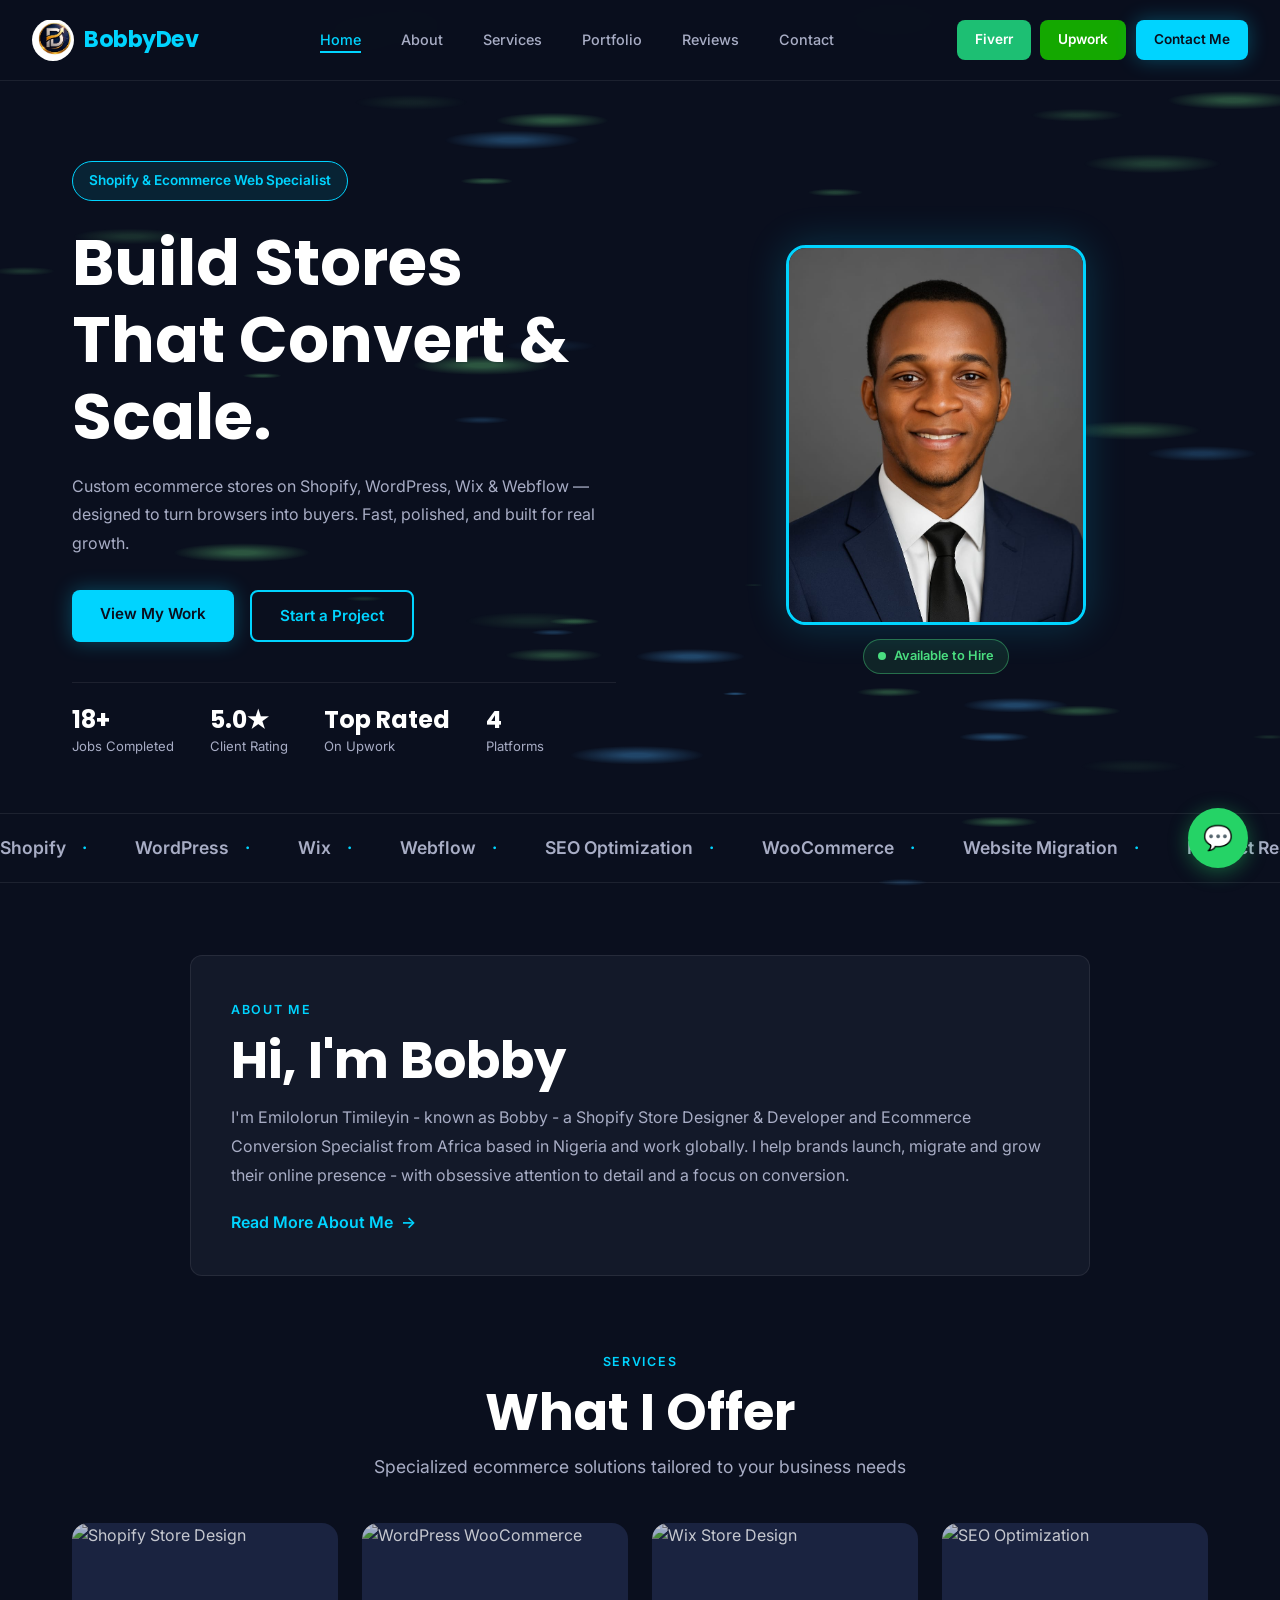
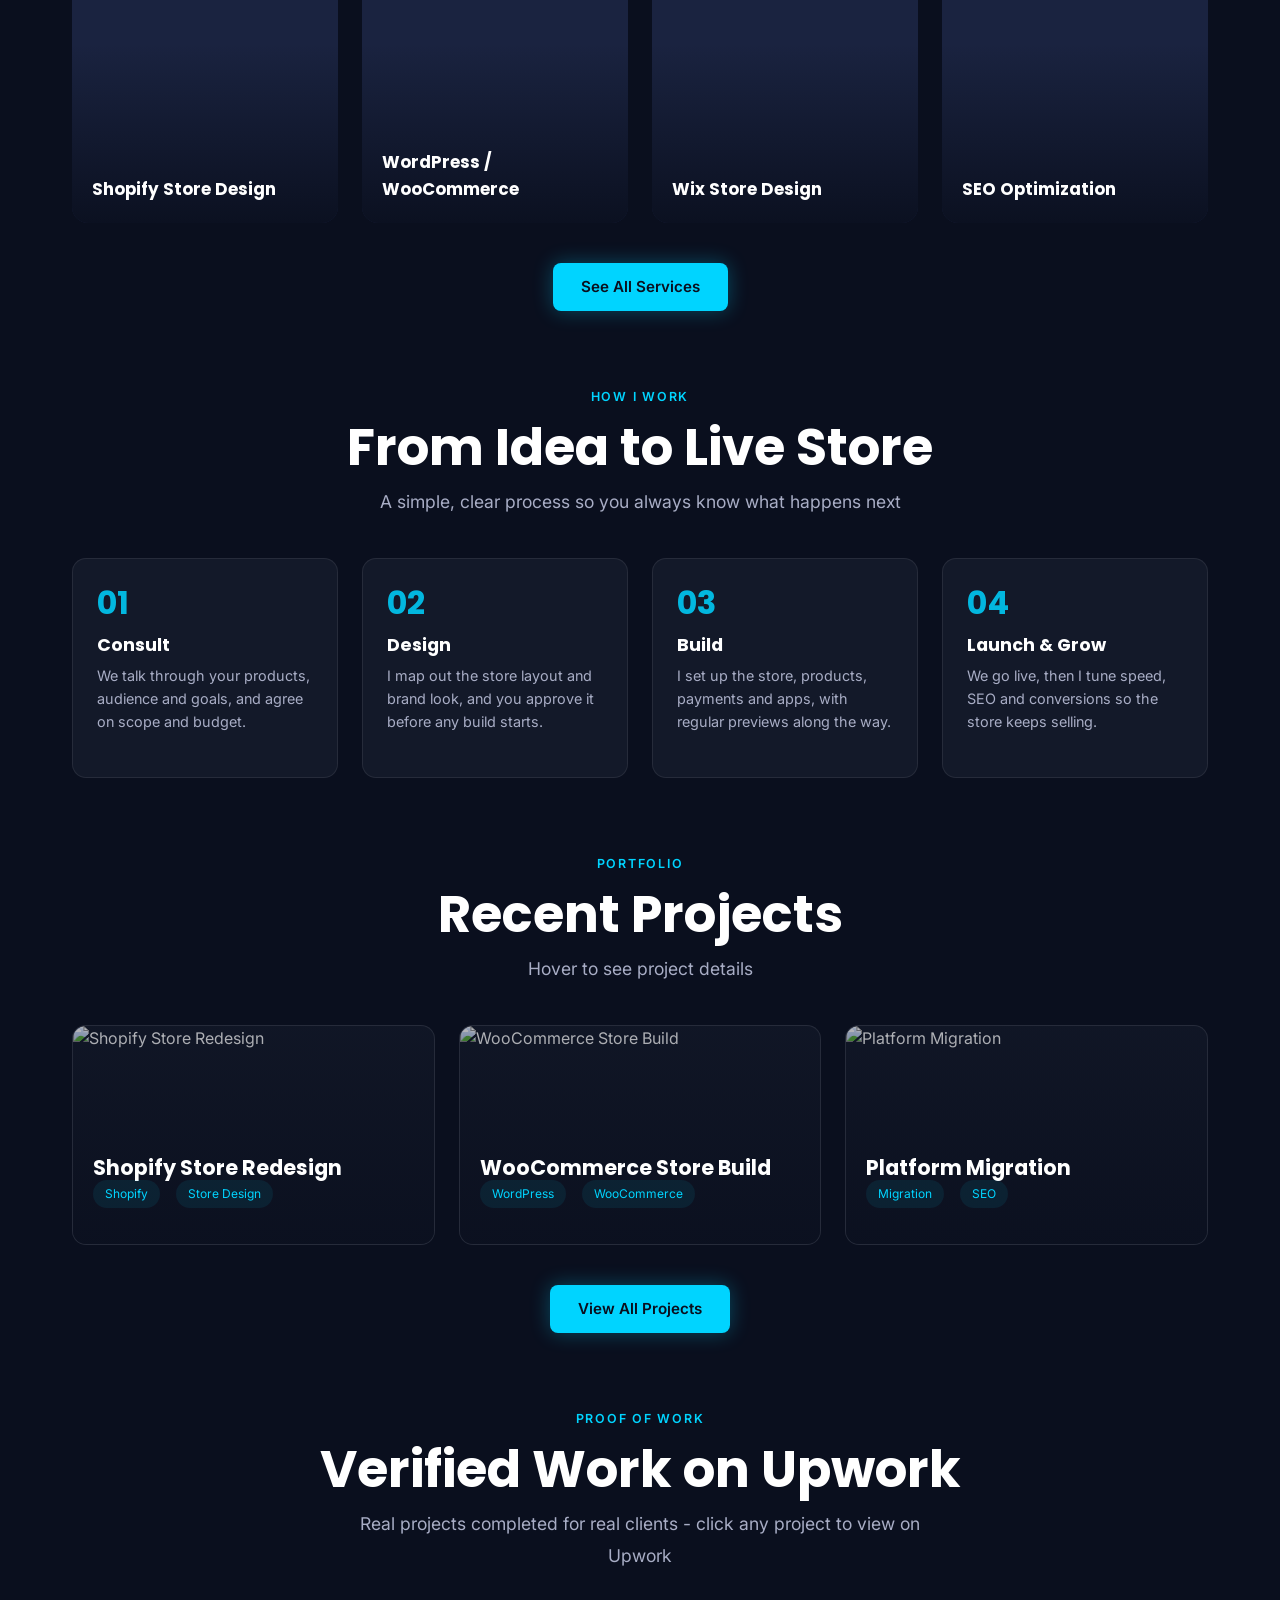
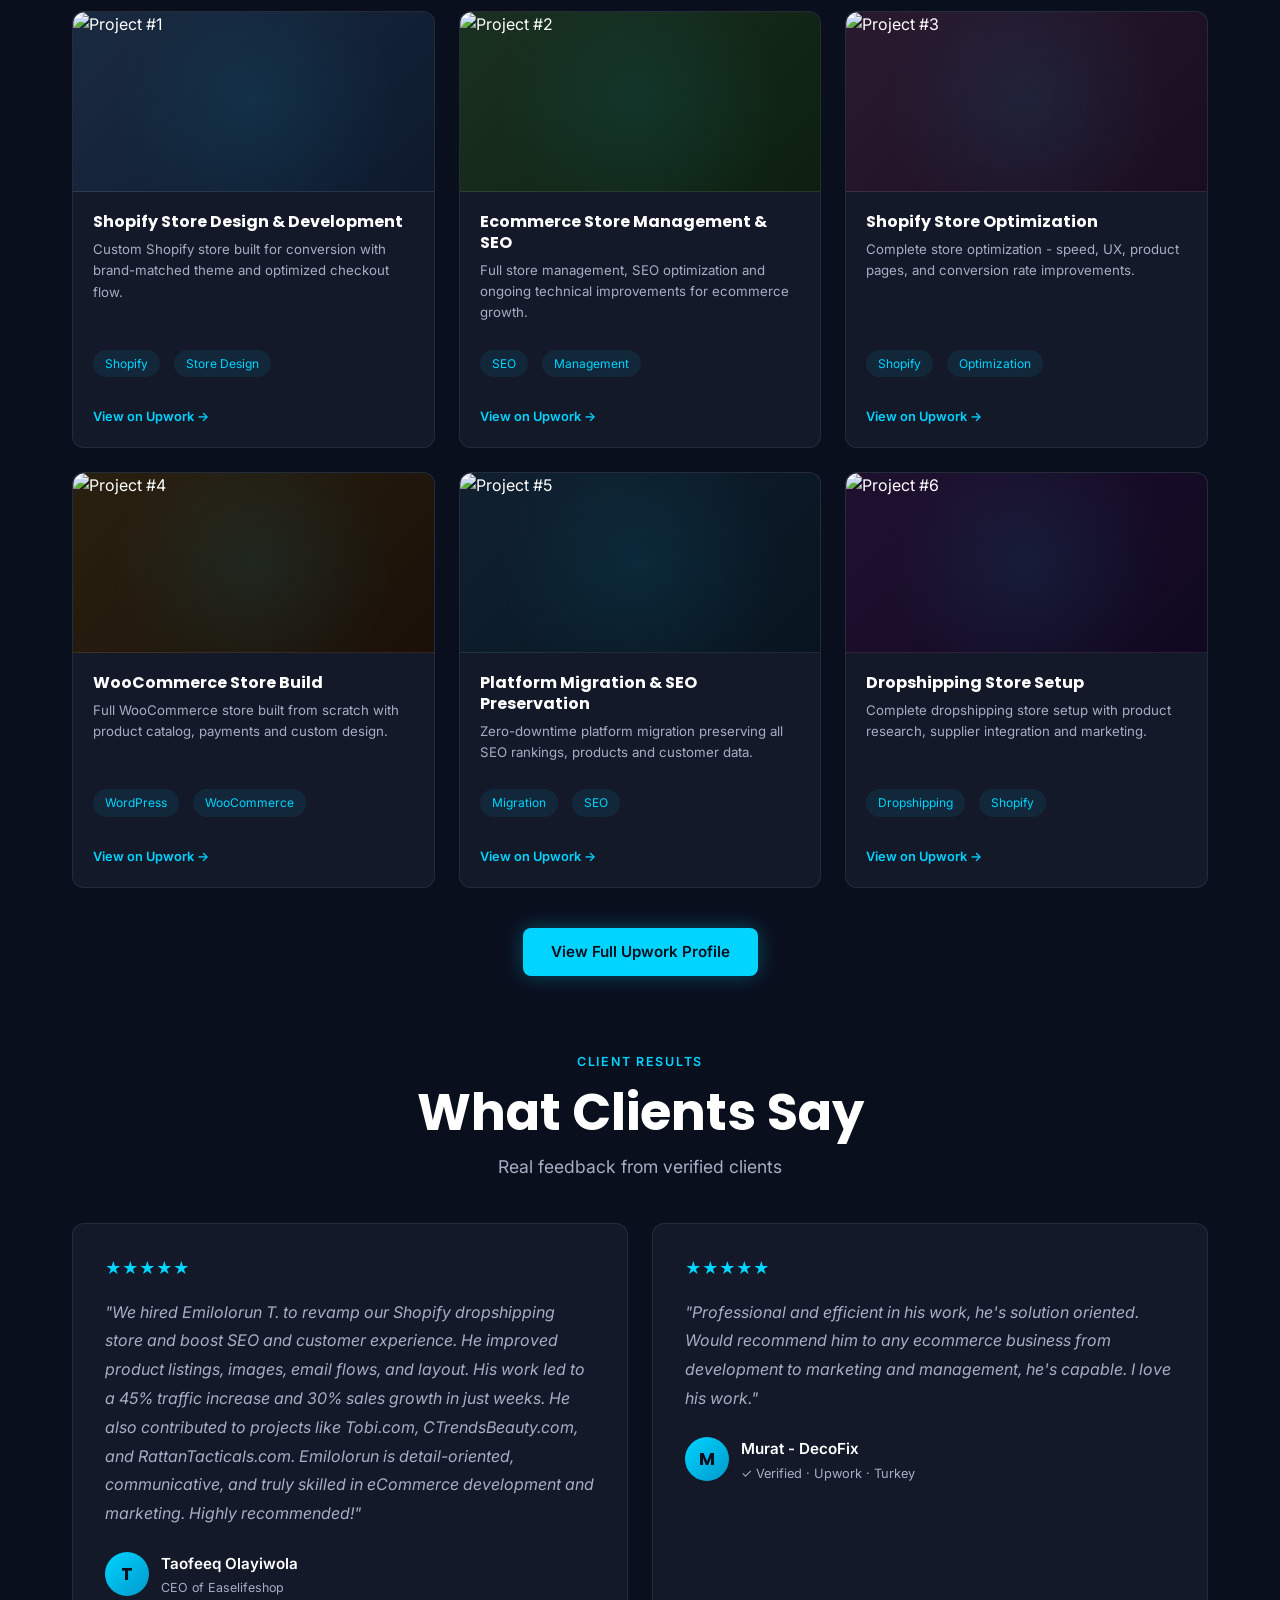
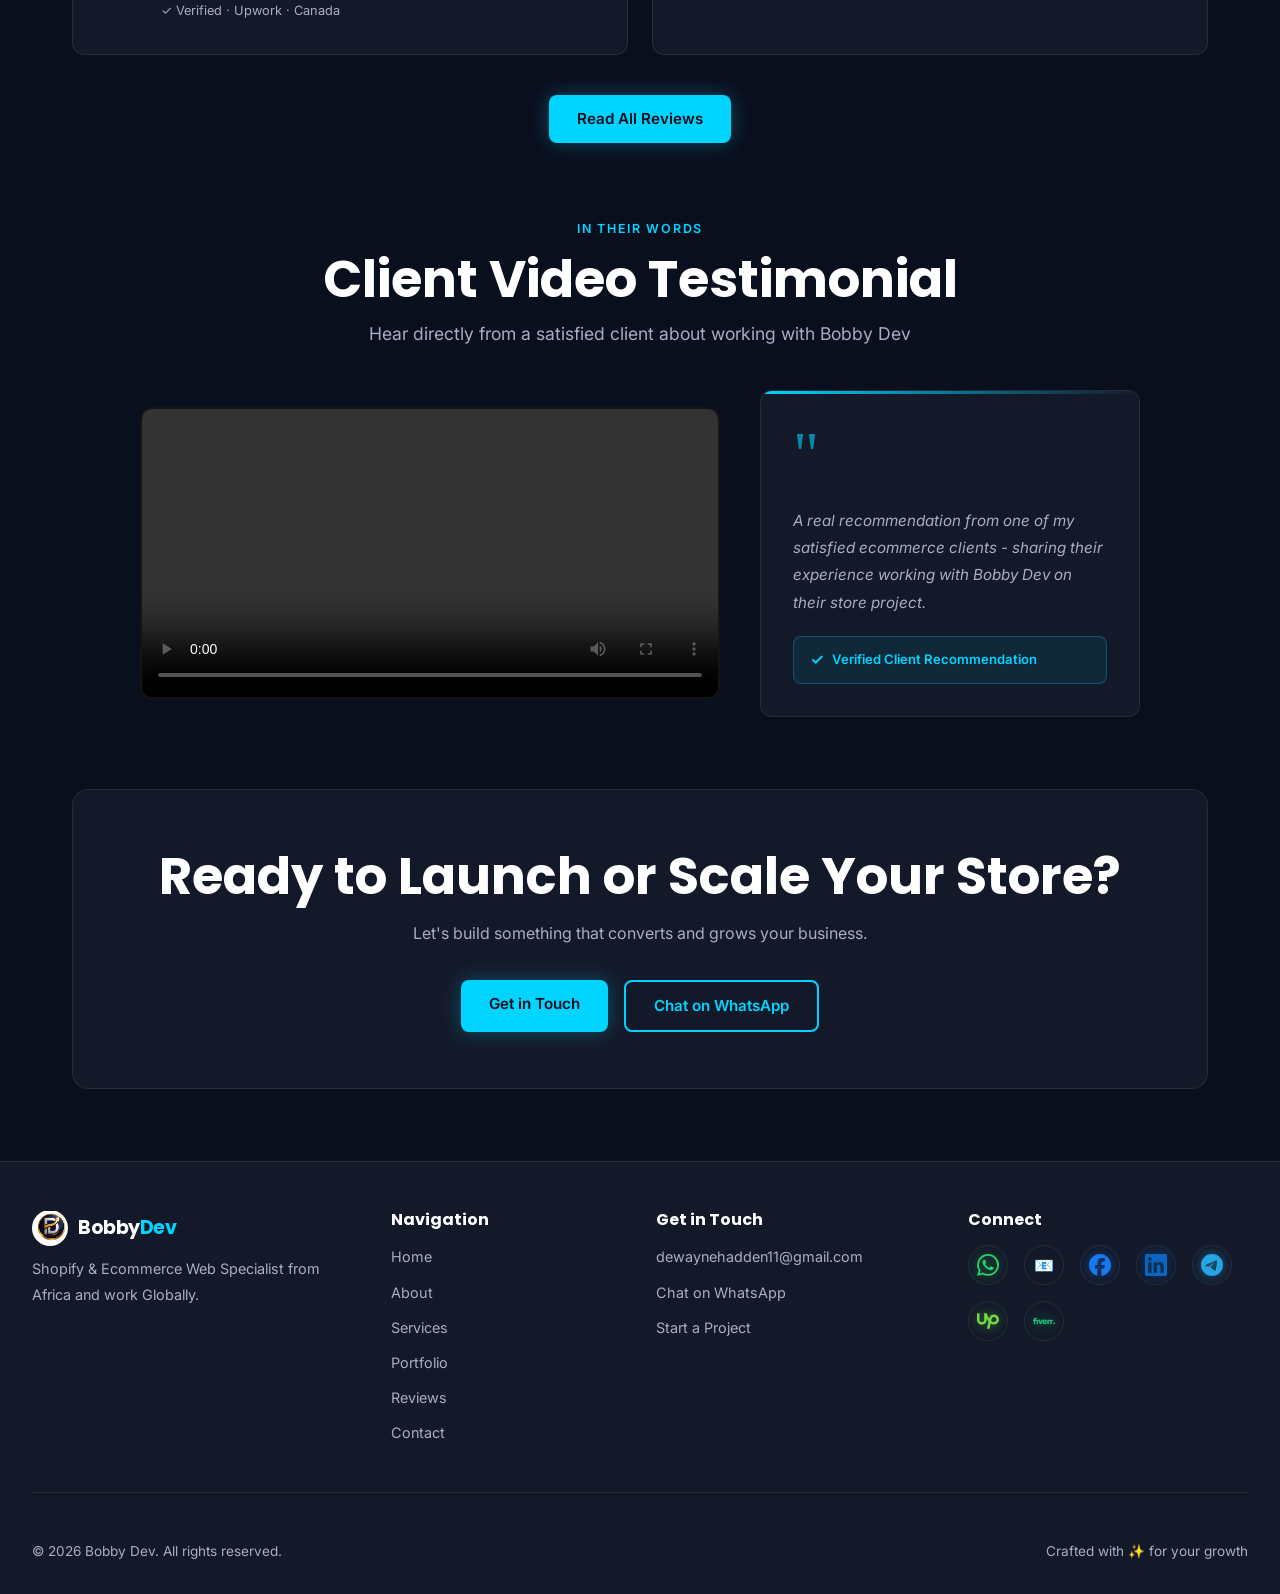
==== index.html @ 0c7222f1 "Add Fiverr/Upwork/Contact header buttons and About page sections - Header (all pages, desktop and mo" ====
<!DOCTYPE html>

<html lang="en">
<head>
<meta charset="utf-8"/>
<meta content="width=device-width, initial-scale=1.0" name="viewport"/><meta content="Bobby Dev - Shopify &amp; Ecommerce Web Specialist - portfolio website for Shopify, ecommerce design, development, and conversion optimization services." name="description"/>
<title>Bobby Dev - Shopify &amp; Ecommerce Web Specialist</title>
<link href="https://fonts.googleapis.com/css2?family=Inter:wght@300;400;500;600;700&amp;family=Poppins:wght@600;700&amp;display=swap" rel="stylesheet"/>
<link href="styles.css" rel="stylesheet"/>
<link href="assets/favicon.png" rel="icon" type="image/png"/><link href="favicon.ico" rel="shortcut icon"/><link href="assets/apple-touch-icon.png" rel="apple-touch-icon"/></head>
<body class="home">
<canvas id="bubble-canvas"></canvas>
<!-- NAVIGATION -->
<nav>
<div class="nav-container">
<div class="logo">
<a href="index.html" style="display:flex;align-items:center;gap:10px;text-decoration:none;">
<img alt="Bobby Dev Logo" class="logo-img" src="assets/logo.png"/>
<span class="logo-text">Bobby<span class="logo-accent">Dev</span></span>
</a>
</div>
<ul class="nav-links">
<li><a href="index.html">Home</a></li>
<li><a href="about.html">About</a></li>
<li><a href="services.html">Services</a></li>
<li><a href="portfolio.html">Portfolio</a></li>
<li><a href="reviews.html">Reviews</a></li>
<li><a href="contact.html">Contact</a></li>
</ul>
<div class="nav-cta">
<a class="btn btn-fiverr" href="https://www.fiverr.com/emiloloruntinmy" target="_blank" rel="noopener">Fiverr</a>
<a class="btn btn-upwork" href="https://www.upwork.com/freelancers/~01d8f8c1ff8dccffea" target="_blank" rel="noopener">Upwork</a>
<a class="btn btn-primary" href="contact.html">Contact Me</a>
</div>
<div class="hamburger">
<span></span>
<span></span>
<span></span>
</div>
</div>
</nav>
<!-- MOBILE MENU -->
<div class="mobile-menu">
<button class="mobile-menu-close">✕</button>
<div class="mobile-menu-links">
<a href="index.html">Home</a>
<a href="about.html">About</a>
<a href="services.html">Services</a>
<a href="portfolio.html">Portfolio</a>
<a href="reviews.html">Reviews</a>
<a href="contact.html">Contact</a>
</div>
<div class="mobile-menu-cta">
<a class="btn btn-fiverr" href="https://www.fiverr.com/emiloloruntinmy" target="_blank" rel="noopener">Fiverr</a>
<a class="btn btn-upwork" href="https://www.upwork.com/freelancers/~01d8f8c1ff8dccffea" target="_blank" rel="noopener">Upwork</a>
<a class="btn btn-primary" href="contact.html">Contact Me</a>
</div>
</div>
<!-- HERO SECTION -->
<section class="hero">
<div class="hero-content">
<span class="tag-pill">Shopify &amp; Ecommerce Web Specialist</span>
<h1>Build Stores That Convert &amp; Scale.</h1>
<p>Custom ecommerce stores on Shopify, WordPress, Wix &amp; Webflow — designed to turn browsers into buyers. Fast, polished, and built for real growth.</p>
<div class="hero-buttons">
<a class="btn btn-primary" href="portfolio.html">View My Work</a>
<a class="btn btn-secondary" href="contact.html">Start a Project</a>
</div>
<div class="hero-stats hero-stats-num">
<div class="stat"><strong>18+</strong><span>Jobs Completed</span></div>
<div class="stat"><strong>5.0★</strong><span>Client Rating</span></div>
<div class="stat"><strong>Top Rated</strong><span>On Upwork</span></div>
<div class="stat"><strong>4</strong><span>Platforms</span></div>
</div>
</div>
<div class="hero-image">
<span class="availability-tag"><span class="availability-dot"></span>Available to Hire</span>
<img alt="Emilolorun Timilehin - Bobby Dev" class="profile-image" onerror="this.onerror=null;this.src='assets/logo.png';" src="assets/bobby.jpg" width="853" height="1280" fetchpriority="high"/>
</div>
</section>
<!-- MARQUEE SKILLS TICKER -->
<div class="marquee-section">
<div class="marquee">
<div class="marquee-item">Shopify</div>
<div class="marquee-item">WordPress</div>
<div class="marquee-item">Wix</div>
<div class="marquee-item">Webflow</div>
<div class="marquee-item">SEO Optimization</div>
<div class="marquee-item">WooCommerce</div>
<div class="marquee-item">Website Migration</div>
<div class="marquee-item">Product Research</div>
<div class="marquee-item">Ecommerce Strategy</div>
</div>
</div>
<!-- ABOUT PREVIEW SECTION -->
<section class="section">
<div class="container">
<div class="card about-preview">
<div class="card-content">
<span class="eyebrow">About Me</span>
<h2>Hi, I'm Bobby</h2>
<p>I'm Emilolorun Timileyin - known as Bobby - a Shopify Store Designer &amp; Developer and Ecommerce Conversion Specialist from Africa based in Nigeria and work globally. I help brands launch, migrate and grow their online presence - with obsessive attention to detail and a focus on conversion.</p>
<a class="card-cta" href="about.html">Read More About Me</a>
</div>
</div>
</div>
</section>
<!-- SERVICES PREVIEW SECTION -->
<section class="section">
<div class="section-header">
<span class="eyebrow">Services</span>
<h2>What I Offer</h2>
<p>Specialized ecommerce solutions tailored to your business needs</p>
</div>
<div class="container">
<div class="flip-service-grid">
  <div class="flip-svc">
    <div class="flip-svc-inner">
      <div class="flip-svc-front">
        <img src="https://images.unsplash.com/photo-1556742049-0cfed4f6a45d?auto=format&fit=crop&w=600&q=80" loading="lazy" decoding="async" alt="Shopify Store Design"/>
        <div class="flip-svc-front-overlay"><div class="flip-svc-front-title">Shopify Store Design</div></div>
      </div>
      <div class="flip-svc-back">
        <h3>Shopify Store Design</h3>
        <p>Conversion-focused Shopify stores with custom themes and fast checkout flows.</p>
        <a href="services.html">Learn More</a>
      </div>
    </div>
  </div>
  <div class="flip-svc">
    <div class="flip-svc-inner">
      <div class="flip-svc-front">
        <img src="https://images.unsplash.com/photo-1547658719-da2b51169166?auto=format&fit=crop&w=600&q=80" loading="lazy" decoding="async" alt="WordPress WooCommerce"/>
        <div class="flip-svc-front-overlay"><div class="flip-svc-front-title">WordPress / WooCommerce</div></div>
      </div>
      <div class="flip-svc-back">
        <h3>WordPress / WooCommerce</h3>
        <p>Flexible WooCommerce stores giving you full editorial control with powerful ecommerce.</p>
        <a href="services.html">Learn More</a>
      </div>
    </div>
  </div>
  <div class="flip-svc">
    <div class="flip-svc-inner">
      <div class="flip-svc-front">
        <img src="https://images.unsplash.com/photo-1467232004584-a241de8bcf5d?auto=format&fit=crop&w=600&q=80" loading="lazy" decoding="async" alt="Wix Store Design"/>
        <div class="flip-svc-front-overlay"><div class="flip-svc-front-title">Wix Store Design</div></div>
      </div>
      <div class="flip-svc-back">
        <h3>Wix Store Design</h3>
        <p>Polished Wix storefronts built for speed and style, launch-ready without compromise.</p>
        <a href="services.html">Learn More</a>
      </div>
    </div>
  </div>
  <div class="flip-svc">
    <div class="flip-svc-inner">
      <div class="flip-svc-front">
        <img src="https://images.unsplash.com/photo-1562577309-4932fdd64cd1?auto=format&fit=crop&w=600&q=80" loading="lazy" decoding="async" alt="SEO Optimization"/>
        <div class="flip-svc-front-overlay"><div class="flip-svc-front-title">SEO Optimization</div></div>
      </div>
      <div class="flip-svc-back">
        <h3>SEO Optimization</h3>
        <p>On-page and technical SEO that gets your store found and ranking above competitors.</p>
        <a href="services.html">Learn More</a>
      </div>
    </div>
  </div>
</div>
<div class="section-actions">
<a class="btn btn-primary" href="services.html">See All Services</a>
</div>
</div>
</section>
<!-- PROCESS SECTION -->
<section class="section">
<div class="section-header">
<span class="eyebrow">How I Work</span>
<h2>From Idea to Live Store</h2>
<p>A simple, clear process so you always know what happens next</p>
</div>
<div class="container">
<div class="process-grid">
<div class="process-step"><span class="process-num">01</span><h3>Consult</h3><p>We talk through your products, audience and goals, and agree on scope and budget.</p></div>
<div class="process-step"><span class="process-num">02</span><h3>Design</h3><p>I map out the store layout and brand look, and you approve it before any build starts.</p></div>
<div class="process-step"><span class="process-num">03</span><h3>Build</h3><p>I set up the store, products, payments and apps, with regular previews along the way.</p></div>
<div class="process-step"><span class="process-num">04</span><h3>Launch &amp; Grow</h3><p>We go live, then I tune speed, SEO and conversions so the store keeps selling.</p></div>
</div>
</div>
</section>
<!-- RECENT PROJECTS PREVIEW SECTION -->
<section class="section">
<div class="section-header">
<span class="eyebrow">Portfolio</span>
<h2>Recent Projects</h2>
<p>Hover to see project details</p>
</div>
<div class="container">
<div class="cards-grid projects-grid">
<div class="project-card">
<img class="project-card-bg" src="https://images.unsplash.com/photo-1661956602944-249bcd04b63f?auto=format&fit=crop&w=600&q=80" loading="lazy" decoding="async" alt="Shopify Store Redesign"/>
<div class="project-card-content">
<h3 class="project-card-title">Shopify Store Redesign</h3>
<div class="project-card-tags">
<span class="card-tag">Shopify</span>
<span class="card-tag">Store Design</span>
</div>
</div>
<div class="project-card-overlay">
<div class="overlay-text">Conversion-focused redesign</div>
<div class="overlay-outcome">Improved UX and customer engagement</div>
<a class="btn btn-primary btn-sm" href="contact.html">Start Similar →</a>
</div>
</div>
<div class="project-card">
<img class="project-card-bg" src="https://images.unsplash.com/photo-1563013544-824ae1b704d3?auto=format&fit=crop&w=600&q=80" loading="lazy" decoding="async" alt="WooCommerce Store Build"/>
<div class="project-card-content">
<h3 class="project-card-title">WooCommerce Store Build</h3>
<div class="project-card-tags">
<span class="card-tag">WordPress</span>
<span class="card-tag">WooCommerce</span>
</div>
</div>
<div class="project-card-overlay">
<div class="overlay-text">Built from scratch</div>
<div class="overlay-outcome">Complete product catalog &amp; payments setup</div>
<a class="btn btn-primary btn-sm" href="contact.html">Start Similar →</a>
</div>
</div>
<div class="project-card">
<img class="project-card-bg" src="https://images.unsplash.com/photo-1558655146-9f40138edfeb?auto=format&fit=crop&w=600&q=80" loading="lazy" decoding="async" alt="Platform Migration"/>
<div class="project-card-content">
<h3 class="project-card-title">Platform Migration</h3>
<div class="project-card-tags">
<span class="card-tag">Migration</span>
<span class="card-tag">SEO</span>
</div>
</div>
<div class="project-card-overlay">
<div class="overlay-text">Zero-downtime migration</div>
<div class="overlay-outcome">SEO rankings and momentum preserved</div>
<a class="btn btn-primary btn-sm" href="contact.html">Start Similar →</a>
</div>
</div>
</div>
<div class="section-actions">
<a class="btn btn-primary" href="portfolio.html">View All Projects</a>
</div>
</div>
</section>
<!-- UPWORK PORTFOLIO SECTION -->
<section class="section">
<div class="section-header">
<span class="eyebrow">Proof of Work</span>
<h2>Verified Work on Upwork</h2>
<p>Real projects completed for real clients - click any project to view on Upwork</p>
</div>
<div class="container">
<div class="upwork-portfolio-grid">
<a class="upwork-card" href="https://www.upwork.com/freelancers/~01d8f8c1ff8dccffea?p=1945939880955715584" target="_blank">
<div class="upwork-card-inner">
<div class="upwork-card-img" style="background: linear-gradient(135deg, #1a2a40 0%, #0d1a2e 100%);">
<img src="https://images.unsplash.com/photo-1556742049-0cfed4f6a45d?auto=format&fit=crop&w=500&q=80" loading="lazy" decoding="async" alt="Project #1"/>
</div>
<div class="upwork-card-body">
<h3 class="upwork-card-title">Shopify Store Design &amp; Development</h3>
<p class="upwork-card-desc">Custom Shopify store built for conversion with brand-matched theme and optimized checkout flow.</p>
<div class="upwork-card-tags"><span class="card-tag">Shopify</span><span class="card-tag">Store Design</span></div>
<span class="upwork-view-link">View on Upwork →</span>
</div>
</div>
</a>
<a class="upwork-card" href="https://www.upwork.com/freelancers/~01d8f8c1ff8dccffea?p=1945929408168148992" target="_blank">
<div class="upwork-card-inner">
<div class="upwork-card-img" style="background: linear-gradient(135deg, #1a3020 0%, #0d2010 100%);">
<img src="https://images.unsplash.com/photo-1433190152045-5a94184895da?auto=format&fit=crop&w=500&q=80" loading="lazy" decoding="async" alt="Project #2"/>
</div>
<div class="upwork-card-body">
<h3 class="upwork-card-title">Ecommerce Store Management &amp; SEO</h3>
<p class="upwork-card-desc">Full store management, SEO optimization and ongoing technical improvements for ecommerce growth.</p>
<div class="upwork-card-tags"><span class="card-tag">SEO</span><span class="card-tag">Management</span></div>
<span class="upwork-view-link">View on Upwork →</span>
</div>
</div>
</a>
<a class="upwork-card" href="https://www.upwork.com/freelancers/~01d8f8c1ff8dccffea?p=2030679021510828032" target="_blank">
<div class="upwork-card-inner">
<div class="upwork-card-img" style="background: linear-gradient(135deg, #2a1a30 0%, #1a0d20 100%);">
<img src="https://images.unsplash.com/photo-1504868584819-f8e8b4b6d7e3?auto=format&fit=crop&w=500&q=80" loading="lazy" decoding="async" alt="Project #3"/>
</div>
<div class="upwork-card-body">
<h3 class="upwork-card-title">Shopify Store Optimization</h3>
<p class="upwork-card-desc">Complete store optimization - speed, UX, product pages, and conversion rate improvements.</p>
<div class="upwork-card-tags"><span class="card-tag">Shopify</span><span class="card-tag">Optimization</span></div>
<span class="upwork-view-link">View on Upwork →</span>
</div>
</div>
</a>
<a class="upwork-card" href="https://www.upwork.com/freelancers/~01d8f8c1ff8dccffea?p=2030656501643010048" target="_blank">
<div class="upwork-card-inner">
<div class="upwork-card-img" style="background: linear-gradient(135deg, #2a2010 0%, #1a1008 100%);">
<img src="https://images.unsplash.com/photo-1547658719-da2b51169166?auto=format&fit=crop&w=500&q=80" loading="lazy" decoding="async" alt="Project #4"/>
</div>
<div class="upwork-card-body">
<h3 class="upwork-card-title">WooCommerce Store Build</h3>
<p class="upwork-card-desc">Full WooCommerce store built from scratch with product catalog, payments and custom design.</p>
<div class="upwork-card-tags"><span class="card-tag">WordPress</span><span class="card-tag">WooCommerce</span></div>
<span class="upwork-view-link">View on Upwork →</span>
</div>
</div>
</a>
<a class="upwork-card" href="https://www.upwork.com/freelancers/~01d8f8c1ff8dccffea?p=1938622612916563968" target="_blank">
<div class="upwork-card-inner">
<div class="upwork-card-img" style="background: linear-gradient(135deg, #102030 0%, #081520 100%);">
<img src="https://images.unsplash.com/photo-1558655146-9f40138edfeb?auto=format&fit=crop&w=500&q=80" loading="lazy" decoding="async" alt="Project #5"/>
</div>
<div class="upwork-card-body">
<h3 class="upwork-card-title">Platform Migration &amp; SEO Preservation</h3>
<p class="upwork-card-desc">Zero-downtime platform migration preserving all SEO rankings, products and customer data.</p>
<div class="upwork-card-tags"><span class="card-tag">Migration</span><span class="card-tag">SEO</span></div>
<span class="upwork-view-link">View on Upwork →</span>
</div>
</div>
</a>
<a class="upwork-card" href="https://www.upwork.com/freelancers/~01d8f8c1ff8dccffea?p=1935517625516105728" target="_blank">
<div class="upwork-card-inner">
<div class="upwork-card-img" style="background: linear-gradient(135deg, #201030 0%, #100820 100%);">
<img src="https://images.unsplash.com/photo-1566576912321-d58ddd7a6088?auto=format&fit=crop&w=500&q=80" loading="lazy" decoding="async" alt="Project #6"/>
</div>
<div class="upwork-card-body">
<h3 class="upwork-card-title">Dropshipping Store Setup</h3>
<p class="upwork-card-desc">Complete dropshipping store setup with product research, supplier integration and marketing.</p>
<div class="upwork-card-tags"><span class="card-tag">Dropshipping</span><span class="card-tag">Shopify</span></div>
<span class="upwork-view-link">View on Upwork →</span>
</div>
</div>
</a>
</div>
<div class="section-actions">
<a class="btn btn-primary" href="https://www.upwork.com/freelancers/~01d8f8c1ff8dccffea" target="_blank">View Full Upwork Profile</a>
</div>
</div>
</section>
<!-- REVIEWS PREVIEW SECTION -->
<section class="section">
<div class="section-header">
<span class="eyebrow">Client Results</span>
<h2>What Clients Say</h2>
<p>Real feedback from verified clients</p>
</div>
<div class="container">
<div class="cards-grid testimonials-grid">
<div class="testimonial-card">
<div class="testimonial-stars">★★★★★</div>
<p class="testimonial-text">"We hired Emilolorun T. to revamp our Shopify dropshipping store and boost SEO and customer experience. He improved product listings, images, email flows, and layout. His work led to a 45% traffic increase and 30% sales growth in just weeks. He also contributed to projects like Tobi.com, CTrendsBeauty.com, and RattanTacticals.com. Emilolorun is detail-oriented, communicative, and truly skilled in eCommerce development and marketing. Highly recommended!"</p>
<div class="testimonial-author-row">
<div class="testimonial-avatar">T</div>
<div>
<div class="testimonial-author">Taofeeq Olayiwola</div>
<div class="testimonial-role">CEO of Easelifeshop</div>
<div class="testimonial-source">✓ Verified · Upwork · Canada</div>
</div>
</div>
</div>
<div class="testimonial-card">
<div class="testimonial-stars">★★★★★</div>
<p class="testimonial-text">"Professional and efficient in his work, he's solution oriented. Would recommend him to any ecommerce business from development to marketing and management, he's capable. I love his work."</p>
<div class="testimonial-author-row">
<div class="testimonial-avatar">M</div>
<div>
<div class="testimonial-author">Murat - DecoFix</div>
<div class="testimonial-source">✓ Verified · Upwork · Turkey</div>
</div>
</div>
</div>
</div>
<div class="section-actions">
<a class="btn btn-primary" href="reviews.html">Read All Reviews</a>
</div>
</div>
</section>
<!-- CLIENT VIDEO TESTIMONIAL -->
<section class="section video-testimonial-section">
<div class="section-header">
<span class="eyebrow">In Their Words</span>
<h2>Client Video Testimonial</h2>
<p>Hear directly from a satisfied client about working with Bobby Dev</p>
</div>
<div class="container">
<div class="video-wrapper">
<video class="client-video" controls="" poster="" preload="metadata">
<source src="assets/bobby-testimonial.mp4" type="video/mp4"/>
          Your browser does not support the video tag.
        </video>
<div class="video-info-card">
<div class="video-quote-icon">"</div>
<p class="video-quote-text">A real recommendation from one of my satisfied ecommerce clients - sharing their experience working with Bobby Dev on their store project.</p>
<div class="video-client-badge">
<span class="video-verified-icon">✓</span>
<span>Verified Client Recommendation</span>
</div>
</div>
</div>
</div>
</section>
<!-- FOOTER CTA SECTION -->
<section class="section cta-section">
<div class="container">
<div class="cta-band">
<h2>Ready to Launch or Scale Your Store?</h2>
<p>Let's build something that converts and grows your business.</p>
<div class="cta-buttons">
<a class="btn btn-primary" href="contact.html">Get in Touch</a>
<a class="btn btn-secondary" href="https://wa.me/message/BYC7YFBUX4QGG1" target="_blank">Chat on WhatsApp</a>
</div>
</div>
</div>
</section>
<!-- FOOTER -->
<footer>
<div class="footer-content">
<div class="footer-top">
<div class="footer-col">
<div class="footer-logo-wrap">
<img alt="Bobby Dev Logo" class="footer-logo-img" src="assets/logo.png"/>
<span class="footer-logo-text">Bobby<span class="footer-logo-accent">Dev</span></span>
</div>
<p style="color: var(--text-secondary); font-size: 0.9rem; margin-top: 10px;">Shopify &amp; Ecommerce Web Specialist from Africa and work Globally.</p>
</div>
<div class="footer-col">
<h4>Navigation</h4>
<div class="footer-links">
<a href="index.html">Home</a>
<a href="about.html">About</a>
<a href="services.html">Services</a>
<a href="portfolio.html">Portfolio</a>
<a href="reviews.html">Reviews</a>
<a href="contact.html">Contact</a>
</div>
</div>
<div class="footer-col">
<h4>Get in Touch</h4>
<div class="footer-links">
<a href="mailto:dewaynehadden11@gmail.com">dewaynehadden11@gmail.com</a>
<a href="https://wa.me/message/BYC7YFBUX4QGG1" target="_blank">Chat on WhatsApp</a>
<a href="contact.html">Start a Project</a>
</div>
</div>
<div class="footer-col">
<h4>Connect</h4>
<div class="social-icons">
<a class="social-icon" href="https://wa.me/message/BYC7YFBUX4QGG1" target="_blank">
<img src="[data-uri]" class="social-icon-img" alt="WhatsApp" style="filter:drop-shadow(0 0 6px #25D36688);"/>
<span class="tooltip">WhatsApp</span>
</a>
<a class="social-icon" href="mailto:dewaynehadden11@gmail.com">
<span>📧</span>
<span class="tooltip">Email</span>
</a>
<a class="social-icon" href="https://www.facebook.com/share/18wLHDgpsC/" target="_blank">
<img src="[data-uri]" class="social-icon-img" alt="Facebook" style="filter:drop-shadow(0 0 6px #1877F288);"/>
<span class="tooltip">Facebook</span>
</a>
<a class="social-icon" href="https://www.linkedin.com/in/emilolorun-timileyin-a00376419" target="_blank">
<img src="[data-uri]" class="social-icon-img" alt="LinkedIn" style="filter:drop-shadow(0 0 6px #0A66C288);"/>
<span class="tooltip">LinkedIn</span>
</a>
<a class="social-icon" href="https://t.me/Holarbobby" target="_blank">
<img src="[data-uri]" class="social-icon-img" alt="Telegram" style="filter:drop-shadow(0 0 6px #26A5E488);"/>
<span class="tooltip">Telegram</span>
</a>
<a class="social-icon" href="https://www.upwork.com/freelancers/~01d8f8c1ff8dccffea" target="_blank">
<img src="[data-uri]" class="social-icon-img" alt="Upwork" style="filter:drop-shadow(0 0 6px #6FDA4488);"/>
<span class="tooltip">Upwork</span>
</a>
<a class="social-icon" href="https://www.fiverr.com/emiloloruntinmy" target="_blank">
<img src="[data-uri]" class="social-icon-img" alt="Fiverr" style="filter:drop-shadow(0 0 6px #1DBF7388);"/>
<span class="tooltip">Fiverr</span>
</a>
</div>
</div>
</div>
<div class="footer-bottom">
<div>© 2026 Bobby Dev. All rights reserved.</div>
<div>Crafted with ✨ for your growth</div>
</div>
</div>
</footer>
<!-- FLOATING WHATSAPP BUTTON -->
<a class="whatsapp-float" href="https://wa.me/message/BYC7YFBUX4QGG1" target="_blank" title="Chat on WhatsApp"></a>
<script src="animations.js"></script>
</body>
</html>
---- styles.css ----
/* ===========================
   BOBBY DEV PORTFOLIO - STYLES
   =========================== */

:root {
  --primary-dark: #0a0f1e;
  --secondary-dark: #131929;
  --accent: #00d4ff;
  --accent-dark: #0099cc;
  --text-primary: #ffffff;
  --text-secondary: #a8adc5;
  --border: rgba(255, 255, 255, 0.08);
  --glow: rgba(0, 212, 255, 0.2);
  --font-main: 'Inter', -apple-system, BlinkMacSystemFont, 'Segoe UI', sans-serif;
  --font-accent: 'Poppins', sans-serif;
  --transition: all 0.3s ease;
}

/* ===========================
   RESET & BASE
   =========================== */

* {
  margin: 0;
  padding: 0;
  box-sizing: border-box;
}

html {
  scroll-behavior: smooth;
}

body {
  font-family: var(--font-main);
  background-color: var(--primary-dark);
  color: var(--text-primary);
  line-height: 1.6;
  overflow-x: hidden;
}

a {
  color: var(--accent);
  text-decoration: none;
  transition: var(--transition);
}

a:hover {
  color: #00f0ff;
}

button {
  cursor: pointer;
  transition: var(--transition);
  font-family: var(--font-main);
  border: none;
  border-radius: 8px;
  font-weight: 600;
}

/* ===========================
   TYPOGRAPHY
   =========================== */

h1, h2, h3, h4, h5, h6 {
  font-family: var(--font-accent);
  font-weight: 700;
  line-height: 1.2;
}

h1 {
  font-size: clamp(2rem, 5vw, 4.5rem);
  margin-bottom: 1rem;
}

h2 {
  font-size: clamp(1.75rem, 4vw, 3.5rem);
  margin-bottom: 0.75rem;
}

h3 {
  font-size: clamp(1.25rem, 2.5vw, 1.75rem);
}

p {
  color: var(--text-secondary);
  line-height: 1.8;
  margin-bottom: 1rem;
}

/* ===========================
   BUTTONS
   =========================== */

.btn {
  padding: 12px 28px;
  border-radius: 8px;
  font-weight: 600;
  font-size: 0.95rem;
  display: inline-block;
  transition: var(--transition);
  cursor: pointer;
  border: none;
}

.btn-primary {
  background-color: var(--accent);
  color: var(--primary-dark);
  box-shadow: 0 0 20px rgba(0, 212, 255, 0.3);
}

.btn-primary:hover {
  background-color: #00f0ff;
  box-shadow: 0 0 30px rgba(0, 212, 255, 0.5);
  transform: translateY(-2px);
}

.btn-secondary {
  background-color: transparent;
  color: var(--accent);
  border: 2px solid var(--accent);
}

.btn-secondary:hover {
  background-color: rgba(0, 212, 255, 0.1);
  box-shadow: 0 0 20px rgba(0, 212, 255, 0.3);
  transform: translateY(-2px);
}

.btn-outline {
  background-color: transparent;
  color: var(--text-primary);
  border: 1px solid var(--border);
  padding: 10px 20px;
  font-size: 0.85rem;
}

.btn-outline:hover {
  background-color: rgba(0, 212, 255, 0.1);
  border-color: var(--accent);
  color: var(--accent);
}

/* ===========================
   NAVIGATION
   =========================== */

nav {
  background-color: rgba(10, 15, 30, 0.95);
  backdrop-filter: blur(10px);
  border-bottom: 1px solid var(--border);
  padding: 1.2rem 2rem;
  position: sticky;
  top: 0;
  z-index: 1000;
}

.nav-container {
  max-width: 1400px;
  margin: 0 auto;
  display: flex;
  justify-content: space-between;
  align-items: center;
}

.logo {
  font-family: var(--font-accent);
  font-size: 1.5rem;
  font-weight: 700;
  color: var(--text-primary);
  letter-spacing: -1px;
}

.logo span {
  color: var(--accent);
}

.nav-links {
  display: flex;
  list-style: none;
  gap: 2.5rem;
  align-items: center;
}

.nav-links a {
  color: var(--text-secondary);
  font-size: 0.9rem;
  font-weight: 500;
  transition: var(--transition);
  position: relative;
}

.nav-links a:hover,
.nav-links a.active {
  color: var(--accent);
}

.nav-links a.active::after {
  content: '';
  position: absolute;
  bottom: -5px;
  left: 0;
  right: 0;
  height: 2px;
  background-color: var(--accent);
}

.nav-cta {
  display: flex;
  gap: 1rem;
  align-items: center;
}

.hamburger {
  display: none;
  flex-direction: column;
  cursor: pointer;
  gap: 5px;
}

.hamburger span {
  width: 25px;
  height: 2px;
  background-color: var(--accent);
  transition: var(--transition);
}

/* Mobile Menu */
.mobile-menu {
  display: none;
  position: fixed;
  top: 0;
  right: -100%;
  width: 100%;
  height: 100vh;
  background-color: var(--primary-dark);
  border-left: 1px solid var(--border);
  padding: 2rem;
  z-index: 999;
  transition: right 0.3s ease;
}

.mobile-menu.active {
  right: 0;
}

.mobile-menu-close {
  position: absolute;
  top: 1.5rem;
  right: 1.5rem;
  background: none;
  border: none;
  color: var(--accent);
  font-size: 1.5rem;
  cursor: pointer;
}

.mobile-menu-links {
  display: flex;
  flex-direction: column;
  gap: 1.5rem;
  margin-top: 3rem;
}

.mobile-menu-links a {
  color: var(--text-secondary);
  font-size: 1.1rem;
  font-weight: 500;
  transition: var(--transition);
}

.mobile-menu-links a:hover {
  color: var(--accent);
}

.mobile-menu-cta {
  display: flex;
  flex-direction: column;
  gap: 1rem;
  margin-top: 3rem;
  border-top: 1px solid var(--border);
  padding-top: 2rem;
}

/* ===========================
   HERO SECTION
   =========================== */

.hero {
  min-height: 100vh;
  display: flex;
  align-items: center;
  padding: 4rem 2rem;
  max-width: 1400px;
  margin: 0 auto;
  position: relative;
}

.hero-content {
  flex: 1;
  max-width: 600px;
  z-index: 2;
}

.hero-image {
  flex: 1;
  display: flex;
  justify-content: center;
  align-items: center;
  z-index: 1;
}

.tag-pill {
  display: inline-block;
  background-color: rgba(0, 212, 255, 0.1);
  border: 1px solid var(--accent);
  color: var(--accent);
  padding: 8px 16px;
  border-radius: 50px;
  font-size: 0.85rem;
  font-weight: 600;
  margin-bottom: 1.5rem;
}

.profile-image {
  width: 300px;
  height: 380px;
  border-radius: 20px;
  overflow: hidden;
  border: 3px solid var(--accent);
  box-shadow: 0 0 40px var(--glow), inset 0 0 40px var(--glow);
  object-fit: cover;
  object-position: top center;
  transition: var(--transition);
}

.profile-image:hover {
  box-shadow: 0 0 60px rgba(0, 212, 255, 0.4), inset 0 0 60px rgba(0, 212, 255, 0.2);
  transform: scale(1.02);
}

.hero-buttons {
  display: flex;
  gap: 1rem;
  margin-top: 2rem;
  flex-wrap: wrap;
}

.hero-stats {
  display: flex;
  flex-wrap: wrap;
  gap: 2rem;
  margin-top: 3rem;
  padding-top: 2rem;
  border-top: 1px solid var(--border);
  font-size: 0.9rem;
  color: var(--text-secondary);
}

.stat {
  display: flex;
  align-items: center;
  gap: 0.5rem;
}

.stat::before {
  content: '✓';
  color: var(--accent);
  font-weight: 700;
  font-size: 1.1rem;
}

/* ===========================
   MARQUEE SECTION
   =========================== */

.marquee-section {
  padding: 4rem 2rem;
  border-top: 1px solid var(--border);
  border-bottom: 1px solid var(--border);
  overflow: hidden;
}

.marquee {
  display: flex;
  animation: scroll-left 30s linear infinite;
  gap: 3rem;
  width: fit-content;
}

.marquee-item {
  white-space: nowrap;
  font-size: 1.1rem;
  font-weight: 600;
  color: var(--text-secondary);
  display: flex;
  align-items: center;
  gap: 1rem;
}

.marquee-item::after {
  content: '·';
  color: var(--accent);
}

@keyframes scroll-left {
  0% {
    transform: translateX(0);
  }
  100% {
    transform: translateX(-100%);
  }
}

/* ===========================
   SECTIONS & CONTAINERS
   =========================== */

.section {
  padding: 5rem 2rem;
  max-width: 1400px;
  margin: 0 auto;
}

.section-header {
  text-align: center;
  margin-bottom: 4rem;
}

.section-header h2 {
  margin-bottom: 1rem;
}

.section-header p {
  font-size: 1.1rem;
  color: var(--text-secondary);
  max-width: 600px;
  margin: 0 auto;
}

.container {
  max-width: 1400px;
  margin: 0 auto;
  padding: 0 2rem;
}

/* ===========================
   CARDS
   =========================== */

.cards-grid {
  display: grid;
  grid-template-columns: repeat(auto-fit, minmax(300px, 1fr));
  gap: 2rem;
  margin-bottom: 2rem;
}

.card {
  background-color: var(--secondary-dark);
  border: 1px solid var(--border);
  border-radius: 12px;
  padding: 2rem;
  transition: var(--transition);
  position: relative;
  overflow: hidden;
}

.card::before {
  content: '';
  position: absolute;
  top: 0;
  left: 0;
  right: 0;
  bottom: 0;
  background: radial-gradient(circle at top right, var(--glow), transparent);
  opacity: 0;
  transition: opacity 0.3s ease;
  z-index: 1;
}

.card:hover {
  border-color: var(--accent);
  box-shadow: 0 0 30px var(--glow);
  transform: translateY(-5px);
}

.card:hover::before {
  opacity: 1;
}

.card-content {
  position: relative;
  z-index: 2;
}

.card-icon {
  font-size: 2.5rem;
  margin-bottom: 1rem;
  display: inline-block;
}

.card-title {
  font-size: 1.3rem;
  margin-bottom: 0.75rem;
}

.card-description {
  font-size: 0.95rem;
  color: var(--text-secondary);
  margin-bottom: 1.5rem;
}

.card-tag {
  display: inline-block;
  background-color: rgba(0, 212, 255, 0.08);
  color: var(--accent);
  padding: 4px 12px;
  border-radius: 20px;
  font-size: 0.75rem;
  margin-right: 0.5rem;
  margin-bottom: 1rem;
}

.card-cta {
  color: var(--accent);
  font-weight: 600;
  display: inline-flex;
  align-items: center;
  gap: 0.5rem;
}

.card-cta::after {
  content: '→';
  transition: var(--transition);
}

.card:hover .card-cta::after {
  transform: translateX(4px);
}

/* ===========================
   PROJECT CARDS (Portfolio)
   =========================== */

.project-card {
  position: relative;
  height: 300px;
  background-color: var(--secondary-dark);
  border: 1px solid var(--border);
  border-radius: 12px;
  overflow: hidden;
  cursor: pointer;
  transition: var(--transition);
}

.project-card-content {
  padding: 2rem;
  height: 100%;
  display: flex;
  flex-direction: column;
  justify-content: space-between;
  position: relative;
  z-index: 2;
}

.project-card-title {
  font-size: 1.3rem;
  font-weight: 700;
}

.project-card-tags {
  display: flex;
  flex-wrap: wrap;
  gap: 0.5rem;
}

.project-card-overlay {
  position: absolute;
  top: 0;
  left: 0;
  right: 0;
  bottom: 0;
  background: linear-gradient(135deg, rgba(0, 212, 255, 0.2), rgba(0, 212, 255, 0.05));
  backdrop-filter: blur(5px);
  display: flex;
  flex-direction: column;
  justify-content: center;
  align-items: center;
  text-align: center;
  opacity: 0;
  transition: opacity 0.3s ease;
  z-index: 3;
  padding: 2rem;
}

.project-card:hover {
  border-color: var(--accent);
  box-shadow: 0 0 30px var(--glow);
}

.project-card:hover .project-card-overlay {
  opacity: 1;
}

.overlay-text {
  color: var(--accent);
  font-weight: 700;
  font-size: 1rem;
  margin-bottom: 1rem;
}

.overlay-outcome {
  color: var(--text-secondary);
  font-size: 0.9rem;
  margin-bottom: 1.5rem;
}

/* ===========================
   TESTIMONIAL CARDS
   =========================== */

.testimonial-card {
  background-color: var(--secondary-dark);
  border: 1px solid var(--border);
  border-radius: 12px;
  padding: 2rem;
  transition: var(--transition);
}

.testimonial-card:hover {
  border-color: var(--accent);
  box-shadow: 0 0 30px var(--glow);
}

.testimonial-stars {
  color: var(--accent);
  font-size: 1rem;
  margin-bottom: 1rem;
  display: flex;
  gap: 0.25rem;
}

.testimonial-text {
  font-size: 1rem;
  line-height: 1.8;
  margin-bottom: 1.5rem;
  font-style: italic;
  color: var(--text-secondary);
}

.testimonial-author {
  font-weight: 600;
  color: var(--text-primary);
  font-size: 0.95rem;
}

.testimonial-source {
  font-size: 0.85rem;
  color: var(--text-secondary);
}

/* ===========================
   FORMS
   =========================== */

.contact-form {
  background-color: var(--secondary-dark);
  border: 1px solid var(--border);
  border-radius: 12px;
  padding: 2.5rem;
  max-width: 600px;
}

.form-group {
  margin-bottom: 1.5rem;
}

.form-group label {
  display: block;
  font-weight: 600;
  margin-bottom: 0.5rem;
  font-size: 0.95rem;
}

.form-group input,
.form-group select,
.form-group textarea {
  width: 100%;
  padding: 12px 16px;
  background-color: rgba(255, 255, 255, 0.05);
  border: 1px solid var(--border);
  border-radius: 8px;
  color: var(--text-primary);
  font-family: var(--font-main);
  font-size: 0.95rem;
  transition: var(--transition);
}

.form-group input::placeholder,
.form-group textarea::placeholder {
  color: var(--text-secondary);
}

.form-group input:focus,
.form-group select:focus,
.form-group textarea:focus {
  outline: none;
  border-color: var(--accent);
  background-color: rgba(0, 212, 255, 0.05);
  box-shadow: 0 0 20px rgba(0, 212, 255, 0.2);
}

.form-group textarea {
  resize: vertical;
  min-height: 150px;
}

.form-submit {
  width: 100%;
  padding: 14px;
  background-color: var(--accent);
  color: var(--primary-dark);
  font-weight: 700;
  border-radius: 8px;
  cursor: pointer;
  transition: var(--transition);
  font-size: 1rem;
}

.form-submit:hover {
  background-color: #00f0ff;
  box-shadow: 0 0 30px rgba(0, 212, 255, 0.5);
  transform: translateY(-2px);
}

.form-success {
  background-color: rgba(0, 212, 255, 0.15);
  border: 1px solid var(--accent);
  color: var(--accent);
  padding: 1.5rem;
  border-radius: 8px;
  text-align: center;
  display: none;
  font-weight: 600;
}

.form-success.show {
  display: block;
}

/* ===========================
   CONTACT INFO CARDS
   =========================== */

.contact-cards {
  display: grid;
  grid-template-columns: repeat(auto-fit, minmax(250px, 1fr));
  gap: 1.5rem;
  margin-bottom: 4rem;
}

.contact-card {
  background-color: var(--secondary-dark);
  border: 1px solid var(--border);
  border-radius: 12px;
  padding: 1.5rem;
  text-align: center;
  transition: var(--transition);
}

.contact-card:hover {
  border-color: var(--accent);
  box-shadow: 0 0 20px var(--glow);
  transform: translateY(-3px);
}

.contact-card-icon {
  font-size: 2rem;
  margin-bottom: 0.75rem;
}

.contact-card-title {
  font-weight: 700;
  margin-bottom: 0.5rem;
  font-size: 1rem;
}

.contact-card-link {
  color: var(--accent);
  font-size: 0.9rem;
  word-break: break-all;
}

.contact-card-note {
  color: var(--text-secondary);
  font-size: 0.85rem;
  margin-top: 0.5rem;
}

/* ===========================
   FOOTER
   =========================== */

footer {
  background-color: var(--secondary-dark);
  border-top: 1px solid var(--border);
  padding: 3rem 2rem 2rem;
  margin-top: 5rem;
}

.footer-content {
  max-width: 1400px;
  margin: 0 auto;
}

.footer-top {
  display: grid;
  grid-template-columns: repeat(auto-fit, minmax(250px, 1fr));
  gap: 2rem;
  margin-bottom: 3rem;
  padding-bottom: 3rem;
  border-bottom: 1px solid var(--border);
}

.footer-col h4 {
  margin-bottom: 1rem;
  color: var(--text-primary);
}

.footer-links {
  display: flex;
  flex-direction: column;
  gap: 0.75rem;
}

.footer-links a {
  color: var(--text-secondary);
  font-size: 0.9rem;
  transition: var(--transition);
}

.footer-links a:hover {
  color: var(--accent);
  transform: translateX(4px);
}

.social-icons {
  display: flex;
  gap: 1rem;
  flex-wrap: wrap;
}

.social-icon {
  width: 40px;
  height: 40px;
  display: flex;
  align-items: center;
  justify-content: center;
  border: 1px solid var(--border);
  border-radius: 50%;
  color: var(--text-secondary);
  transition: var(--transition);
  position: relative;
}

.social-icon:hover {
  border-color: var(--accent);
  color: var(--accent);
  box-shadow: 0 0 15px var(--glow);
}

.social-icon .tooltip {
  position: absolute;
  bottom: -35px;
  left: 50%;
  transform: translateX(-50%);
  background-color: var(--accent);
  color: var(--primary-dark);
  padding: 6px 10px;
  border-radius: 4px;
  font-size: 0.75rem;
  white-space: nowrap;
  opacity: 0;
  pointer-events: none;
  transition: opacity 0.3s ease;
  font-weight: 600;
  z-index: 10;
}

.social-icon:hover .tooltip {
  opacity: 1;
}

.footer-bottom {
  display: flex;
  justify-content: space-between;
  align-items: center;
  font-size: 0.85rem;
  color: var(--text-secondary);
  flex-wrap: wrap;
  gap: 1rem;
}

/* ===========================
   FLOATING WHATSAPP BUTTON
   =========================== */

.whatsapp-float {
  position: fixed;
  bottom: 2rem;
  right: 2rem;
  width: 60px;
  height: 60px;
  background-color: #25d366;
  border-radius: 50%;
  display: flex;
  align-items: center;
  justify-content: center;
  cursor: pointer;
  transition: var(--transition);
  box-shadow: 0 4px 20px rgba(37, 211, 102, 0.4);
  z-index: 900;
  animation: float 3s ease-in-out infinite;
}

.whatsapp-float:hover {
  transform: scale(1.1);
  box-shadow: 0 6px 30px rgba(37, 211, 102, 0.6);
}

.whatsapp-float::after {
  content: '💬';
  font-size: 1.5rem;
}

@keyframes float {
  0%, 100% {
    transform: translateY(0px);
  }
  50% {
    transform: translateY(-10px);
  }
}

/* ===========================
   UTILITY CLASSES
   =========================== */

.text-center {
  text-align: center;
}

.text-accent {
  color: var(--accent);
}

.mb-2 {
  margin-bottom: 2rem;
}

.mt-2 {
  margin-top: 2rem;
}

.fade-in {
  animation: fadeIn 0.6s ease-out forwards;
  opacity: 0;
}

@keyframes fadeIn {
  to {
    opacity: 1;
  }
}

.slide-up {
  animation: slideUp 0.6s ease-out forwards;
  opacity: 0;
  transform: translateY(30px);
}

@keyframes slideUp {
  to {
    opacity: 1;
    transform: translateY(0);
  }
}

/* ===========================
   RESPONSIVE DESIGN
   =========================== */

@media (max-width: 768px) {
  .nav-links {
    display: none;
  }

  .nav-cta {
    display: none;
  }

  .hamburger {
    display: flex;
  }

  .mobile-menu {
    display: block;
    width: 100%;
  }

  .hero {
    flex-direction: column;
    min-height: auto;
    padding: 2rem 1rem;
  }

  .hero-image {
    margin-top: 3rem;
  }

  .profile-image {
    width: 220px;
    height: 280px;
    border-radius: 16px;
  }

  .hero-buttons {
    flex-direction: column;
  }

  .hero-buttons .btn {
    width: 100%;
    text-align: center;
  }

  .hero-stats {
    flex-direction: column;
    gap: 1rem;
  }

  .section {
    padding: 3rem 1rem;
  }

  .cards-grid {
    grid-template-columns: 1fr;
  }

  .section-header {
    margin-bottom: 2.5rem;
  }

  .marquee {
    gap: 1.5rem;
    animation-duration: 20s;
  }

  .contact-form {
    padding: 1.5rem;
  }

  .whatsapp-float {
    width: 50px;
    height: 50px;
    bottom: 1.5rem;
    right: 1.5rem;
  }

  .footer-bottom {
    justify-content: center;
  }

  h1 {
    font-size: 2.5rem;
  }

  h2 {
    font-size: 1.75rem;
  }

  .tag-pill {
    font-size: 0.8rem;
  }

  .contact-cards {
    grid-template-columns: 1fr;
  }
}

@media (max-width: 480px) {
  nav {
    padding: 1rem;
  }

  .logo {
    font-size: 1.2rem;
  }

  .hero {
    padding: 1.5rem;
  }

  .section {
    padding: 2rem 1rem;
  }

  .card {
    padding: 1.5rem;
  }

  .btn {
    padding: 10px 20px;
    font-size: 0.9rem;
  }

  .hero-buttons {
    gap: 0.75rem;
  }

  .social-icons {
    justify-content: center;
  }

  .footer-bottom {
    text-align: center;
  }
}

/* ===========================
   LOGO STYLES
   =========================== */

.logo {
  display: flex;
  align-items: center;
  gap: 10px;
  text-decoration: none;
}

.logo-img {
  width: 42px;
  height: 42px;
  object-fit: contain;
  border-radius: 50%;
  flex-shrink: 0;
}

.logo-text {
  font-family: var(--font-accent);
  font-size: 1.5rem;
  font-weight: 700;
  color: var(--text-primary);
  letter-spacing: -1px;
}

.logo-accent {
  color: var(--accent);
}

/* ===========================
   FOOTER LOGO STYLES
   =========================== */

.footer-logo-wrap {
  display: flex;
  align-items: center;
  gap: 10px;
  margin-bottom: 4px;
}

.footer-logo-img {
  width: 36px;
  height: 36px;
  object-fit: contain;
  border-radius: 50%;
  flex-shrink: 0;
}

.footer-logo-text {
  font-family: var(--font-accent);
  font-size: 1.2rem;
  font-weight: 700;
  color: var(--text-primary);
  letter-spacing: -0.5px;
}

.footer-logo-accent {
  color: var(--accent);
}

/* ===========================
   UPWORK PORTFOLIO GRID
   =========================== */

.upwork-portfolio-grid {
  display: grid;
  grid-template-columns: repeat(auto-fit, minmax(320px, 1fr));
  gap: 1.5rem;
  margin-bottom: 2rem;
}

.upwork-card {
  display: block;
  background-color: var(--secondary-dark);
  border: 1px solid var(--border);
  border-radius: 12px;
  overflow: hidden;
  text-decoration: none;
  transition: var(--transition);
  position: relative;
}

.upwork-card:hover {
  border-color: var(--accent);
  box-shadow: 0 0 30px var(--glow);
  transform: translateY(-5px);
}

.upwork-card-inner {
  display: flex;
  flex-direction: column;
  height: 100%;
}

.upwork-card-img {
  height: 160px;
  position: relative;
  display: flex;
  align-items: center;
  justify-content: center;
  overflow: hidden;
  border-bottom: 1px solid var(--border);
}

.upwork-card:hover .upwork-card-img {
  border-bottom-color: var(--accent);
}

.upwork-img-placeholder {
  display: flex;
  flex-direction: column;
  align-items: center;
  justify-content: center;
  gap: 8px;
  position: relative;
  z-index: 2;
}

.upwork-platform-badge {
  font-size: 3rem;
  filter: drop-shadow(0 0 12px rgba(0,212,255,0.4));
}

.upwork-proj-num {
  color: rgba(255,255,255,0.5);
  font-size: 0.75rem;
  font-weight: 600;
  letter-spacing: 1px;
  text-transform: uppercase;
}

.upwork-card-img::before {
  content: '';
  position: absolute;
  inset: 0;
  background: radial-gradient(circle at center, rgba(0,212,255,0.08), transparent 70%);
  z-index: 1;
}

.upwork-card:hover .upwork-card-img::before {
  background: radial-gradient(circle at center, rgba(0,212,255,0.15), transparent 70%);
}

.upwork-open-overlay {
  position: absolute;
  top: 10px;
  right: 10px;
  background: rgba(0,212,255,0.15);
  border: 1px solid var(--accent);
  color: var(--accent);
  padding: 4px 10px;
  border-radius: 20px;
  font-size: 0.7rem;
  font-weight: 600;
  opacity: 0;
  transition: var(--transition);
  z-index: 5;
}

.upwork-card:hover .upwork-open-overlay {
  opacity: 1;
}

.upwork-card-body {
  padding: 1.25rem;
  flex: 1;
  display: flex;
  flex-direction: column;
  gap: 6px;
}

.upwork-card-title {
  font-size: 1rem;
  font-weight: 700;
  color: #ffffff;
  line-height: 1.3;
}

.upwork-card-desc {
  font-size: 0.83rem;
  color: var(--text-secondary);
  line-height: 1.6;
  flex: 1;
}

.upwork-card-tags {
  display: flex;
  flex-wrap: wrap;
  gap: 6px;
  margin-top: 4px;
}

.upwork-view-link {
  color: var(--accent);
  font-size: 0.8rem;
  font-weight: 600;
  margin-top: 8px;
  display: inline-flex;
  align-items: center;
  gap: 4px;
  transition: var(--transition);
}

.upwork-card:hover .upwork-view-link {
  gap: 8px;
}

/* ===========================
   VIDEO TESTIMONIAL SECTION
   =========================== */

.video-testimonial-section {
  background: linear-gradient(180deg, transparent 0%, rgba(0,212,255,0.03) 50%, transparent 100%);
}

.video-wrapper {
  display: grid;
  grid-template-columns: 1fr 380px;
  gap: 2.5rem;
  align-items: center;
  max-width: 1000px;
  margin: 0 auto;
}

.client-video {
  width: 100%;
  border-radius: 12px;
  border: 2px solid var(--border);
  background: #000;
  display: block;
  max-height: 420px;
  transition: var(--transition);
}

.client-video:hover {
  border-color: var(--accent);
  box-shadow: 0 0 30px var(--glow);
}

.video-info-card {
  background-color: var(--secondary-dark);
  border: 1px solid var(--border);
  border-radius: 12px;
  padding: 2rem;
  display: flex;
  flex-direction: column;
  gap: 1.25rem;
  position: relative;
  overflow: hidden;
}

.video-info-card::before {
  content: '';
  position: absolute;
  top: 0;
  left: 0;
  right: 0;
  height: 3px;
  background: linear-gradient(90deg, var(--accent), transparent);
}

.video-quote-icon {
  font-size: 4rem;
  color: var(--accent);
  line-height: 1;
  font-family: Georgia, serif;
  opacity: 0.6;
}

.video-quote-text {
  color: var(--text-secondary);
  font-size: 0.95rem;
  line-height: 1.8;
  font-style: italic;
  margin: 0;
}

.video-client-badge {
  display: flex;
  align-items: center;
  gap: 8px;
  padding: 10px 16px;
  background: rgba(0,212,255,0.08);
  border: 1px solid rgba(0,212,255,0.25);
  border-radius: 8px;
  color: var(--accent);
  font-size: 0.82rem;
  font-weight: 600;
}

.video-verified-icon {
  font-size: 1rem;
}

/* ===========================
   ENHANCED TESTIMONIAL CARDS
   =========================== */

.testimonial-author-row {
  display: flex;
  align-items: flex-start;
  gap: 12px;
  margin-top: 4px;
}

.testimonial-avatar {
  width: 44px;
  height: 44px;
  border-radius: 50%;
  background: linear-gradient(135deg, var(--accent), var(--accent-dark));
  display: flex;
  align-items: center;
  justify-content: center;
  font-size: 1.1rem;
  font-weight: 700;
  color: var(--primary-dark);
  flex-shrink: 0;
  font-family: var(--font-accent);
}

.testimonial-role {
  font-size: 0.78rem;
  color: var(--text-secondary);
  margin-top: 2px;
}

.testimonial-source {
  font-size: 0.8rem;
  color: var(--text-secondary);
  margin-top: 3px;
}

.verified-badge {
  color: var(--accent);
  font-weight: 600;
}

.testimonial-featured {
  border-color: rgba(0,212,255,0.3);
  background: linear-gradient(135deg, var(--secondary-dark), rgba(0,212,255,0.03));
  position: relative;
}

.testimonial-featured::before {
  content: 'Featured Review';
  position: absolute;
  top: 16px;
  right: 16px;
  background: rgba(0,212,255,0.12);
  border: 1px solid rgba(0,212,255,0.3);
  color: var(--accent);
  padding: 3px 10px;
  border-radius: 20px;
  font-size: 0.7rem;
  font-weight: 600;
}

/* ===========================
   RESPONSIVE UPDATES
   =========================== */

@media (max-width: 900px) {
  .video-wrapper {
    grid-template-columns: 1fr;
  }
}

@media (max-width: 768px) {
  .upwork-portfolio-grid {
    grid-template-columns: 1fr;
  }

  .upwork-card-img {
    height: 130px;
  }

  .logo-img {
    width: 34px;
    height: 34px;
  }

  .logo-text {
    font-size: 1.2rem;
  }

  .video-wrapper {
    grid-template-columns: 1fr;
    gap: 1.5rem;
  }
}

/* ===========================
   LOGO OVERRIDE - ENSURE DISPLAY
   =========================== */
.logo {
  display: flex !important;
  align-items: center;
  gap: 10px;
  text-decoration: none;
  cursor: pointer;
}

.logo-img {
  width: 42px !important;
  height: 42px !important;
  object-fit: contain;
  border-radius: 50%;
  flex-shrink: 0;
  display: inline-block !important;
}

.logo-text {
  font-family: var(--font-accent);
  font-size: 1.4rem;
  font-weight: 700;
  color: #ffffff;
  letter-spacing: -0.5px;
  display: inline-block;
}

.logo-accent {
  color: var(--accent) !important;
}

/* Mobile menu logo */
.mobile-menu .logo {
  display: flex;
  align-items: center;
  gap: 8px;
  margin-bottom: 1rem;
}

/* ===========================
   UPWORK CARD - FIX LINK COLOR
   =========================== */
.upwork-card,
.upwork-card:hover,
.upwork-card:visited {
  text-decoration: none;
  color: inherit;
}

.upwork-card-title {
  color: #ffffff !important;
}

.upwork-card-desc {
  color: var(--text-secondary);
}

/* ===========================
   VIDEO - RESPONSIVE
   =========================== */
@media (max-width: 768px) {
  .video-wrapper {
    grid-template-columns: 1fr;
    gap: 1.5rem;
  }
  .client-video {
    max-height: 300px;
  }
}

/* ── BUBBLE CANVAS ── */
#bubble-canvas{position:fixed;top:0;left:0;width:100%;height:100%;pointer-events:none;z-index:0;}
.hero,.section,nav,footer{position:relative;z-index:1;}

/* ── SERVICE FLIP CARDS ── */
.flip-service-grid{display:grid;grid-template-columns:repeat(auto-fill,minmax(260px,1fr));gap:24px;margin-top:2rem;}
.flip-svc{perspective:1000px;height:300px;cursor:pointer;}
.flip-svc-inner{
  position:relative;width:100%;height:100%;
  transform-style:preserve-3d;
  transition:transform .65s cubic-bezier(.4,0,.2,1);
}
.flip-svc:hover .flip-svc-inner{transform:rotateY(-180deg);}
.flip-svc-front,.flip-svc-back{
  position:absolute;inset:0;border-radius:16px;
  backface-visibility:hidden;-webkit-backface-visibility:hidden;
  overflow:hidden;
}
.flip-svc-front{background:#1a2340;}
.flip-svc-front img{width:100%;height:100%;object-fit:cover;display:block;opacity:.75;}
.flip-svc-front-overlay{
  position:absolute;inset:0;
  background:linear-gradient(180deg,transparent 40%,rgba(10,15,30,.92) 100%);
  display:flex;align-items:flex-end;padding:20px;
}
.flip-svc-front-title{color:#fff;font-size:1.05rem;font-weight:700;font-family:'Poppins',sans-serif;}
.flip-svc-back{
  background:linear-gradient(135deg,#0f2027,#203a43,#2c5364);
  transform:rotateY(180deg);
  display:flex;flex-direction:column;justify-content:center;align-items:center;
  padding:28px;text-align:center;gap:14px;
}
.flip-svc-back h3{color:#fff;font-size:1rem;font-weight:700;font-family:'Poppins',sans-serif;margin:0;}
.flip-svc-back p{color:rgba(255,255,255,.8);font-size:.85rem;line-height:1.65;margin:0;}
.flip-svc-back a{
  color:#4ade80;font-size:.82rem;font-weight:600;text-decoration:none;
  border:1px solid #4ade80;padding:7px 18px;border-radius:20px;
  transition:.2s;
}
.flip-svc-back a:hover{background:#4ade80;color:#000;}

/* ── PROJECT CARDS WITH IMAGES ── */
.project-card{position:relative;border-radius:14px;overflow:hidden;height:220px;}
.project-card-bg{position:absolute;inset:0;width:100%;height:100%;object-fit:cover;}
.project-card-content{
  position:absolute;inset:0;
  background:linear-gradient(180deg,rgba(10,15,30,.3) 0%,rgba(10,15,30,.85) 100%);
  display:flex;flex-direction:column;justify-content:flex-end;padding:20px;
  transition:.35s;
}
.project-card:hover .project-card-content{background:rgba(10,15,30,.2);}
.project-card-overlay{
  position:absolute;inset:0;
  background:linear-gradient(135deg,rgba(15,32,39,.92),rgba(44,83,100,.92));
  display:flex;flex-direction:column;justify-content:center;align-items:center;
  padding:24px;text-align:center;gap:10px;
  opacity:0;transition:.35s;
}
.project-card:hover .project-card-overlay{opacity:1;}
.project-card:hover .project-card-content{opacity:0;}

/* ── UPWORK CARDS WITH REAL IMAGES ── */
.upwork-card-img{height:180px;overflow:hidden;border-radius:12px 12px 0 0;}
.upwork-card-img img{width:100%;height:100%;object-fit:cover;display:block;transition:.4s;}
.upwork-card:hover .upwork-card-img img{transform:scale(1.06);}

/* ===== EXPERTISE CAROUSEL ===== */
.expertise-carousel-wrap{position:relative;display:flex;align-items:center;gap:8px;padding:0 8px;}
.expertise-carousel{overflow:hidden;flex:1;}
.expertise-track{display:flex;gap:20px;transition:transform .5s cubic-bezier(.4,0,.2,1);will-change:transform;}
.expertise-card{flex:0 0 calc((100% - 40px)/3);background:var(--card-bg,#1a2340);border-radius:18px;overflow:hidden;box-shadow:0 4px 24px rgba(0,0,0,.25);transition:transform .3s,box-shadow .3s;}
.expertise-card:hover{transform:translateY(-6px);box-shadow:0 12px 36px rgba(0,200,100,.18);}
.expertise-card-img{width:100%;height:170px;object-fit:cover;display:block;}
.expertise-card-body{padding:18px 20px 22px;}
.expertise-card-body h3{color:#fff;font-size:1rem;font-weight:700;font-family:'Poppins',sans-serif;margin:0 0 6px;}
.expertise-card-body p{color:rgba(255,255,255,.7);font-size:.85rem;line-height:1.6;margin:0;}
.carousel-btn{flex-shrink:0;width:44px;height:44px;border-radius:50%;border:2px solid rgba(255,255,255,.2);background:rgba(255,255,255,.06);color:#fff;font-size:1.6rem;line-height:1;cursor:pointer;display:flex;align-items:center;justify-content:center;transition:background .2s,border-color .2s;z-index:2;}
.carousel-btn:hover{background:var(--accent,#28a864);border-color:var(--accent,#28a864);}
.carousel-dots{display:flex;justify-content:center;gap:8px;margin-top:22px;}
.carousel-dot{width:10px;height:10px;border-radius:50%;border:none;background:rgba(255,255,255,.25);cursor:pointer;transition:background .25s,transform .25s;padding:0;}
.carousel-dot.active{background:var(--accent,#28a864);transform:scale(1.25);}
@media(max-width:899px){.expertise-card{flex:0 0 calc((100% - 20px)/2);}}
@media(max-width:599px){.expertise-card{flex:0 0 100%;}}

/* ===== WHY WORK WITH ME FLIP CARDS ===== */
.why-flip-grid{display:grid;grid-template-columns:repeat(auto-fit,minmax(220px,1fr));gap:28px;margin-top:8px;}
.why-flip{perspective:1100px;height:260px;cursor:pointer;}
.why-anim{opacity:0;transform:translateY(40px) scale(.94);transition:opacity .55s cubic-bezier(.4,0,.2,1) var(--why-delay,.05s),transform .55s cubic-bezier(.4,0,.2,1) var(--why-delay,.05s);}
.why-anim.why-visible{opacity:1;transform:translateY(0) scale(1);}
.why-flip-inner{position:relative;width:100%;height:100%;transform-style:preserve-3d;transition:transform .65s cubic-bezier(.4,0,.2,1);}
.why-flip:hover .why-flip-inner{transform:rotateY(-180deg);}
.why-flip-front,.why-flip-back{position:absolute;inset:0;border-radius:18px;backface-visibility:hidden;-webkit-backface-visibility:hidden;display:flex;flex-direction:column;align-items:center;justify-content:center;padding:28px 24px;text-align:center;}
.why-flip-front{background:linear-gradient(145deg,#1a2340,#0f1a30);border:1px solid rgba(255,255,255,.08);}
.why-flip-icon-wrap{font-size:2.8rem;margin-bottom:16px;filter:drop-shadow(0 2px 12px rgba(40,168,100,.35));animation:iconPulse 2.8s ease-in-out infinite;}
@keyframes iconPulse{0%,100%{transform:scale(1);}50%{transform:scale(1.12);}}
.why-flip-front h3{color:#fff;font-size:1.05rem;font-weight:700;font-family:'Poppins',sans-serif;margin:0 0 10px;}
.why-flip-hint{font-size:.72rem;color:rgba(255,255,255,.4);margin-top:auto;letter-spacing:.04em;text-transform:uppercase;}
.why-flip-back{background:linear-gradient(145deg,#0d7a45,#065530);transform:rotateY(180deg);border:1px solid rgba(40,200,120,.3);}
.why-flip-back-icon{font-size:2rem;margin-bottom:12px;opacity:.8;}
.why-flip-back h3{color:#fff;font-size:1rem;font-weight:700;font-family:'Poppins',sans-serif;margin:0 0 12px;}
.why-flip-back p{color:rgba(255,255,255,.85);font-size:.85rem;line-height:1.65;margin:0;}

/* ===== VERTICAL FLIP CARDS (up/down) ===== */
.vflip-grid{display:grid;grid-template-columns:repeat(auto-fill,minmax(240px,1fr));gap:24px;}
.vflip-card{perspective:1100px;height:290px;cursor:pointer;}
.vflip-inner{position:relative;width:100%;height:100%;transform-style:preserve-3d;transition:transform .6s cubic-bezier(.4,0,.2,1);}
.vflip-card:hover .vflip-inner{transform:rotateX(-180deg);}
.vflip-front,.vflip-back{position:absolute;inset:0;border-radius:18px;backface-visibility:hidden;-webkit-backface-visibility:hidden;overflow:hidden;}
.vflip-front{background:#111827;}
.vflip-front img{width:100%;height:66%;object-fit:cover;display:block;transition:transform .45s ease;}
.vflip-card:hover .vflip-front img{transform:scale(1.06);}
.vflip-front-label{padding:14px 18px;background:linear-gradient(180deg,rgba(10,15,30,.0) 0%,rgba(10,15,30,.95) 100%);position:absolute;bottom:0;left:0;right:0;}
.vflip-front-label h3{color:#fff;font-size:.95rem;font-weight:700;font-family:'Poppins',sans-serif;margin:0;}
.vflip-back{transform:rotateX(180deg);background:linear-gradient(150deg,#0a2718,#0f1a30);display:flex;flex-direction:column;align-items:center;justify-content:center;padding:22px 20px;text-align:center;border:1px solid rgba(40,200,100,.2);}
.vflip-back h3{color:#fff;font-size:.95rem;font-weight:700;font-family:'Poppins',sans-serif;margin:0 0 10px;}
.vflip-back p{color:rgba(255,255,255,.82);font-size:.82rem;line-height:1.65;margin:0 0 14px;flex:1;display:flex;align-items:center;}
.vflip-tags{display:flex;gap:6px;flex-wrap:wrap;justify-content:center;margin-bottom:12px;}
.vflip-back a{display:inline-block;padding:8px 22px;background:#28a864;color:#fff;border-radius:20px;font-size:.8rem;font-weight:600;text-decoration:none;transition:background .2s,color .2s;}
.vflip-back a:hover{background:#4ade80;color:#000;}

/* ===== STAT FLIP CARDS (What My Clients Achieve) ===== */
.stat-flip-grid{display:grid;grid-template-columns:repeat(auto-fit,minmax(240px,1fr));gap:28px;}
.stat-flip-card{perspective:1100px;height:280px;cursor:pointer;}
.stat-flip-inner{position:relative;width:100%;height:100%;transform-style:preserve-3d;transition:transform .65s cubic-bezier(.4,0,.2,1);}
.stat-flip-card:hover .stat-flip-inner{transform:rotateX(-180deg);}
.stat-flip-front,.stat-flip-back{position:absolute;inset:0;border-radius:18px;backface-visibility:hidden;-webkit-backface-visibility:hidden;overflow:hidden;}
.stat-flip-bg{position:absolute;inset:0;width:100%;height:100%;object-fit:cover;filter:brightness(.3);transition:filter .4s;}
.stat-flip-card:hover .stat-flip-bg{filter:brightness(.2);}
.stat-flip-overlay{position:absolute;inset:0;display:flex;flex-direction:column;align-items:center;justify-content:center;gap:10px;}
.stat-flip-number{font-size:3.2rem;font-weight:800;font-family:'Poppins',sans-serif;color:var(--accent,#28a864);line-height:1;text-shadow:0 0 30px rgba(40,168,100,.6);}
.stat-flip-title{font-size:1rem;font-weight:700;font-family:'Poppins',sans-serif;color:#fff;letter-spacing:.02em;}
.stat-flip-back{transform:rotateX(180deg);background:linear-gradient(145deg,#0a2718,#0d1a30);border:1px solid rgba(40,200,100,.2);display:flex;flex-direction:column;align-items:center;justify-content:center;padding:28px 24px;text-align:center;}
.stat-flip-back-number{font-size:2.2rem;font-weight:800;font-family:'Poppins',sans-serif;color:var(--accent,#28a864);margin-bottom:10px;}
.stat-flip-back h3{color:#fff;font-size:.95rem;font-weight:700;font-family:'Poppins',sans-serif;margin:0 0 10px;}
.stat-flip-back p{color:rgba(255,255,255,.82);font-size:.82rem;line-height:1.65;margin:0;}

/* ===== TECH FLIP GRID ===== */
.tech-flip-grid{display:grid;grid-template-columns:repeat(auto-fill,minmax(180px,1fr));gap:20px;}
.tech-flip-grid .vflip-card{height:240px;}

/* ===== TECH LOGO FLIP CARDS ===== */
.tech-logo-grid{display:flex;flex-wrap:wrap;justify-content:center;gap:20px;}
.tech-logo-card{perspective:1100px;width:180px;height:200px;cursor:pointer;flex-shrink:0;}
.tech-logo-inner{position:relative;width:100%;height:100%;transform-style:preserve-3d;transition:transform .65s cubic-bezier(.4,0,.2,1);}
.tech-logo-card:hover .tech-logo-inner{transform:rotateX(-180deg);}
.tech-logo-front,.tech-logo-back{position:absolute;inset:0;border-radius:18px;backface-visibility:hidden;-webkit-backface-visibility:hidden;display:flex;flex-direction:column;align-items:center;justify-content:center;gap:14px;padding:20px;}
.tech-logo-front{background:linear-gradient(145deg,#131f35,#0c1525);border:1px solid rgba(255,255,255,.08);box-shadow:0 0 0 0 var(--logo-glow,transparent);transition:box-shadow .3s;}
.tech-logo-card:hover .tech-logo-front{box-shadow:0 0 28px 6px var(--logo-glow,transparent);}
.tech-logo-img{width:72px;height:72px;object-fit:contain;filter:drop-shadow(0 2px 14px var(--logo-glow,rgba(255,255,255,.1)));transition:transform .35s;}
.tech-logo-card:hover .tech-logo-img{transform:scale(1.08);}
.tech-logo-front span{color:#fff;font-size:.95rem;font-weight:700;font-family:'Poppins',sans-serif;letter-spacing:.02em;}
.tech-logo-back{transform:rotateX(180deg);background:linear-gradient(145deg,#0d1a30,#0a1220);border:1px solid rgba(255,255,255,.1);text-align:center;}
.tech-logo-back-icon{width:38px;height:38px;object-fit:contain;opacity:.85;}
.tech-logo-back h3{color:#fff;font-size:.88rem;font-weight:700;font-family:'Poppins',sans-serif;margin:0;color:var(--logo-accent,#fff);}
.tech-logo-back p{color:rgba(255,255,255,.75);font-size:.76rem;line-height:1.6;margin:0;}
@media(max-width:600px){.tech-logo-card{width:140px;height:180px;}.tech-logo-img{width:56px;height:56px;}}

/* ===== STATS TICKER ===== */
.stats-ticker-section{overflow:hidden;background:linear-gradient(90deg,rgba(40,168,100,.12),rgba(40,100,200,.1),rgba(40,168,100,.12));border-top:1px solid rgba(40,168,100,.2);border-bottom:1px solid rgba(40,168,100,.2);padding:18px 0;margin-bottom:2rem;}
.stats-ticker-wrap{overflow:hidden;width:100%;}
.stats-ticker{display:flex;align-items:center;gap:0;width:max-content;animation:tickerMove 22s linear infinite;}
.stats-ticker:hover{animation-play-state:paused;}
@keyframes tickerMove{0%{transform:translateX(0);}100%{transform:translateX(-50%);}}
.ticker-item{display:flex;flex-direction:column;align-items:center;padding:0 36px;white-space:nowrap;}
.ticker-num{font-size:1.6rem;font-weight:800;font-family:'Poppins',sans-serif;color:var(--accent,#28a864);line-height:1;}
.ticker-label{font-size:.72rem;font-weight:600;color:rgba(255,255,255,.6);text-transform:uppercase;letter-spacing:.08em;margin-top:3px;}
.ticker-sep{color:rgba(40,168,100,.5);font-size:1.1rem;flex-shrink:0;padding:0 4px;}

/* ===== REVIEW FLIP CARDS ===== */
.rev-flip-grid{display:grid;grid-template-columns:repeat(auto-fit,minmax(280px,1fr));gap:28px;}
.rev-flip-card{perspective:1100px;height:340px;cursor:pointer;}
.rev-flip-inner{position:relative;width:100%;height:100%;transform-style:preserve-3d;transition:transform .65s cubic-bezier(.4,0,.2,1);}
.rev-flip-card:hover .rev-flip-inner{transform:rotateX(-180deg);}
.rev-flip-front,.rev-flip-back{position:absolute;inset:0;border-radius:18px;backface-visibility:hidden;-webkit-backface-visibility:hidden;padding:26px 24px;display:flex;flex-direction:column;align-items:center;text-align:center;}
.rev-flip-front{background:linear-gradient(145deg,#0f1e30,#0a1220);border:1px solid rgba(255,255,255,.08);gap:8px;justify-content:center;}
.rev-stars{color:#f4c430;font-size:1.1rem;letter-spacing:2px;}
.rev-avatar{width:56px;height:56px;border-radius:50%;display:flex;align-items:center;justify-content:center;font-size:1.5rem;font-weight:700;font-family:'Poppins',sans-serif;color:#fff;margin:4px 0;flex-shrink:0;}
.rev-front-name{font-size:.95rem;font-weight:700;font-family:'Poppins',sans-serif;color:#fff;}
.rev-front-role{font-size:.75rem;color:rgba(255,255,255,.5);margin-top:2px;}
.rev-excerpt{font-size:.8rem;color:rgba(255,255,255,.7);line-height:1.55;margin:6px 0 0;font-style:italic;}
.rev-hint{margin-top:auto;font-size:.7rem;color:var(--accent,#28a864);opacity:.7;font-weight:500;}
.rev-flip-back{transform:rotateX(180deg);background:linear-gradient(145deg,#0a2718,#0d1a30);border:1px solid rgba(40,200,100,.2);gap:10px;justify-content:space-between;overflow:hidden;}
.rev-full{font-size:.78rem;color:rgba(255,255,255,.82);line-height:1.65;font-style:italic;flex:1;overflow:auto;scrollbar-width:none;}
.rev-full::-webkit-scrollbar{display:none;}
.rev-back-author{display:flex;align-items:center;gap:10px;width:100%;text-align:left;padding-top:8px;border-top:1px solid rgba(255,255,255,.08);flex-shrink:0;}
.rev-avatar-sm{width:36px;height:36px;border-radius:50%;display:flex;align-items:center;justify-content:center;font-size:.95rem;font-weight:700;font-family:'Poppins',sans-serif;color:#fff;flex-shrink:0;}
.rev-back-name{font-size:.82rem;font-weight:700;color:#fff;}
.rev-back-meta{font-size:.7rem;color:rgba(255,255,255,.5);margin-top:2px;}
@media(max-width:600px){.rev-flip-card{height:300px;}.rev-excerpt{display:none;}}

/* ===== PLATFORM LOGO CARDS ===== */
.platform-badge-card{transition:transform .3s,box-shadow .3s;}
.platform-badge-card:hover{transform:translateY(-6px);}
.platform-logo-wrap{width:72px;height:72px;margin:0 auto 14px;display:flex;align-items:center;justify-content:center;border-radius:16px;background:rgba(255,255,255,.05);border:1px solid rgba(255,255,255,.08);box-shadow:0 0 0 0 var(--logo-glow,transparent);transition:box-shadow .3s;}
.platform-badge-card:hover .platform-logo-wrap{box-shadow:0 0 28px 6px var(--logo-glow,transparent);}
.platform-logo-img{width:44px;height:44px;object-fit:contain;}

/* ===== PROJECT CARD SCREENSHOTS (fit real screenshots properly) ===== */
.proj-card .vflip-front img{width:100%;height:100%;object-fit:cover;object-position:top center;display:block;}
.proj-card{height:320px;}

/* ===== CONTACT CARDS — 3 per row, logo icons, bounce ===== */
.contact-cards{display:grid;grid-template-columns:repeat(3,1fr);gap:1.5rem;}
@media(max-width:768px){.contact-cards{grid-template-columns:repeat(2,1fr);}}
@media(max-width:480px){.contact-cards{grid-template-columns:1fr;}}
.contact-card-link-wrap{text-decoration:none;}
.contact-card{background:linear-gradient(145deg,#0f1e30,#0c1520);border:1px solid rgba(255,255,255,.08);border-radius:16px;padding:28px 20px;text-align:center;cursor:pointer;transition:border-color .3s,box-shadow .3s;}
.contact-card:hover{border-color:rgba(255,255,255,.18);box-shadow:0 8px 32px rgba(0,0,0,.3);animation:contactBounce .55s cubic-bezier(.36,.07,.19,.97);}
@keyframes contactBounce{0%,100%{transform:translateY(0);}20%{transform:translateY(-16px);}40%{transform:translateY(-8px);}60%{transform:translateY(-4px);}80%{transform:translateY(-2px);}}
.contact-card-icon{display:flex;align-items:center;justify-content:center;margin-bottom:14px;}
.contact-logo-img{width:52px;height:52px;object-fit:contain;}
.contact-card-title{font-size:1.05rem;font-weight:700;font-family:'Poppins',sans-serif;margin-bottom:6px;}
.contact-card-sub{font-size:.82rem;color:rgba(255,255,255,.65);margin-bottom:4px;word-break:break-all;}
.contact-card-note{font-size:.74rem;color:rgba(255,255,255,.4);}
.platform-row{display:flex;flex-wrap:wrap;justify-content:center;gap:2.5rem;align-items:center;padding:1rem 0;}
.platform-item{display:flex;flex-direction:column;align-items:center;gap:10px;text-align:center;}
.platform-logo{width:56px;height:56px;object-fit:contain;transition:transform .3s;}
.platform-item:hover .platform-logo{transform:scale(1.15);}
.platform-item span{font-size:.88rem;font-weight:700;font-family:'Poppins',sans-serif;}
.social-icon-img{width:22px;height:22px;object-fit:contain;display:block;}

/* ============================================================
   COMPREHENSIVE MOBILE RESPONSIVE OVERRIDES
   ============================================================ */

/* ── Fluid font sizes for stat numbers ── */
.stat-flip-number { font-size: clamp(2rem, 7vw, 3.2rem); }
.stat-flip-back-number { font-size: clamp(1.4rem, 5vw, 2.2rem); }
.why-flip-icon-wrap { font-size: clamp(1.8rem, 5vw, 2.8rem); }
.ticker-num { font-size: clamp(1.1rem, 4vw, 1.6rem); }

/* ── 768px tablet ── */
@media (max-width: 768px) {
  /* Grids → 2 columns */
  .flip-service-grid { grid-template-columns: repeat(2, 1fr); gap: 16px; }
  .why-flip-grid     { grid-template-columns: repeat(2, 1fr); gap: 18px; }
  .vflip-grid        { grid-template-columns: repeat(2, 1fr); gap: 16px; }
  .stat-flip-grid    { grid-template-columns: repeat(2, 1fr); gap: 18px; }
  .tech-flip-grid    { grid-template-columns: repeat(2, 1fr); gap: 16px; }

  /* Reduce tall fixed heights */
  .flip-svc          { height: 260px; }
  .why-flip          { height: 240px; }
  .vflip-card        { height: 260px; }
  .stat-flip-card    { height: 250px; }
  .rev-flip-card     { height: 300px; }
  .tech-flip-grid .vflip-card { height: 210px; }

  /* Footer columns stack */
  .footer-top        { grid-template-columns: 1fr; gap: 2rem; }
  .footer-col        { text-align: center; }
  .footer-links      { display: flex; flex-wrap: wrap; justify-content: center; gap: .5rem; }
  .social-icons      { justify-content: center; }

  /* Hero image center on mobile */
  .hero-image        { display: flex; justify-content: center; }

  /* Section padding */
  .section           { padding: 2.5rem 1rem; }
}

/* ── 480px small mobile ── */
@media (max-width: 480px) {
  /* All grids → single column */
  .flip-service-grid { grid-template-columns: 1fr; gap: 14px; }
  .why-flip-grid     { grid-template-columns: 1fr; gap: 14px; }
  .vflip-grid        { grid-template-columns: 1fr; gap: 14px; }
  .stat-flip-grid    { grid-template-columns: 1fr; gap: 14px; }
  .tech-flip-grid    { grid-template-columns: 1fr; gap: 14px; }
  .rev-flip-grid     { grid-template-columns: 1fr; gap: 14px; }
  .contact-cards     { grid-template-columns: 1fr; gap: 14px; }
  .platform-row      { gap: 1.5rem; }

  /* Card heights trimmed for small screens */
  .flip-svc          { height: 230px; }
  .why-flip          { height: 220px; }
  .vflip-card        { height: 240px; }
  .stat-flip-card    { height: 230px; }
  .rev-flip-card     { height: 320px; }
  .tech-flip-grid .vflip-card { height: 200px; }

  /* Padding inside cards */
  .flip-svc-back     { padding: 18px 14px; }
  .why-flip-front, .why-flip-back { padding: 20px 16px; }
  .stat-flip-back    { padding: 20px 16px; }
  .contact-card      { padding: 20px 14px; }
  .contact-logo-img  { width: 40px; height: 40px; }
  .contact-card-title { font-size: .95rem; }

  /* Profile image */
  .profile-image     { width: 180px; height: 230px; border-radius: 14px; }

  /* Tech logo cards */
  .tech-logo-card    { width: 120px; height: 160px; }
  .tech-logo-img     { width: 48px; height: 48px; }

  /* Platform logos */
  .platform-logo     { width: 44px; height: 44px; }
  .platform-item span { font-size: .78rem; }

  /* Stat flip icon padding */
  .stat-flip-overlay { gap: 6px; }
  .stat-flip-title   { font-size: .85rem; }

  /* Why flip icons */
  .why-flip-front h3, .why-flip-back h3 { font-size: .9rem; }
  .why-flip-back p   { font-size: .78rem; }

  /* Social icon img */
  .social-icon-img   { width: 18px; height: 18px; }

  /* Nav */
  .logo-text         { font-size: 1.1rem; }
  .logo-img          { width: 32px; height: 32px; }

  /* Section padding */
  .section           { padding: 2rem 0.75rem; }

  /* Footer */
  .footer-bottom     { flex-direction: column; gap: .5rem; text-align: center; font-size: .8rem; }

  /* WhatsApp float */
  .whatsapp-float    { width: 44px; height: 44px; bottom: 1rem; right: 1rem; }
}

/* ── Very small phones (360px and below) ── */
@media (max-width: 360px) {
  .profile-image     { width: 160px; height: 200px; }
  .stat-flip-card    { height: 210px; }
  .why-flip          { height: 210px; }
  .vflip-card        { height: 220px; }
  .tech-logo-card    { width: 100px; height: 140px; }
  .tech-logo-img     { width: 40px; height: 40px; }
  .section           { padding: 1.5rem 0.6rem; }
}

/* ============================================================
   HOME PAGE LAYOUT POLISH
   One content width, one gutter and one vertical rhythm for
   every home section, so nothing drifts or leaves dead space.
   ============================================================ */
.home { --home-width: 1200px; --home-gutter: 2rem; --home-gap: 4.5rem; }

.home .hero {
  min-height: auto;
  max-width: var(--home-width);
  padding: 5rem var(--home-gutter) 3.5rem;
  gap: 3rem;
}
.home .hero-content { max-width: 620px; }
.home .stat { white-space: nowrap; }
.home .hero-stats {
  display: grid;
  grid-template-columns: repeat(4, auto);
  justify-content: start;
  gap: 0.75rem 1.75rem;
  margin-top: 2.5rem;
  padding-top: 1.5rem;
}

.home .marquee-section { padding: 1.25rem 0; }

.home .section {
  max-width: none;
  padding: var(--home-gap) 0;
}
.home .section + .section { padding-top: 0; }
.home .container {
  max-width: var(--home-width);
  padding: 0 var(--home-gutter);
}
.home .section-header {
  max-width: var(--home-width);
  margin: 0 auto 2.5rem;
  padding: 0 var(--home-gutter);
}
.home .section-header h2 { margin-bottom: 0.5rem; }
.home .section-actions { text-align: center; margin-top: 2.5rem; }
.home .cards-grid,
.home .upwork-portfolio-grid { margin-bottom: 0; }
.home .flip-service-grid { margin-top: 0; }

.home .about-preview { max-width: 900px; margin: 0 auto; padding: 2.5rem; }
.home .about-preview h2 { margin-bottom: 0.75rem; }
.home .about-preview p { margin-bottom: 1.25rem; }

.home .projects-grid { grid-template-columns: repeat(3, 1fr); gap: 1.5rem; }
.home .upwork-portfolio-grid { grid-template-columns: repeat(3, 1fr); }
.home .testimonials-grid { grid-template-columns: repeat(2, 1fr); gap: 1.5rem; }
.btn.btn-sm { font-size: 0.85rem; padding: 8px 16px; }

.home .video-testimonial-section { background: none; }

.home .cta-band {
  background: var(--secondary-dark);
  border: 1px solid var(--border);
  border-radius: 16px;
  padding: 3.5rem 2rem;
  text-align: center;
}
.home .cta-band h2 { margin-bottom: 0.75rem; }
.home .cta-band p { color: var(--text-secondary); margin-bottom: 2rem; }
.home .cta-buttons { display: flex; gap: 1rem; justify-content: center; flex-wrap: wrap; }

.home footer { margin-top: 0; }

@media (max-width: 1024px) {
  .home .hero-stats { grid-template-columns: repeat(2, auto); }
  .home .projects-grid,
  .home .upwork-portfolio-grid { grid-template-columns: repeat(2, 1fr); }
}

@media (max-width: 768px) {
  .home { --home-gutter: 1rem; --home-gap: 3rem; }
  /* Photo sits beside the tag line instead of on its own row above the heading */
  .home .hero {
    display: grid;
    grid-template-columns: auto 1fr;
    align-items: center;
    column-gap: 1rem;
    row-gap: 0;
    padding: 1rem var(--home-gutter) 2.5rem;
  }
  .home .hero-content { display: contents; }
  .home .hero-image { grid-column: 1; grid-row: 1; margin: 0; }
  .home .profile-image { width: 76px; height: 96px; border-radius: 12px; border-width: 2px; }
  .home .hero .tag-pill { grid-column: 2; grid-row: 1; justify-self: start; margin: 0; }
  .home .hero h1, .home .hero > .hero-content > p,
  .home .hero-buttons, .home .hero-stats { grid-column: 1 / -1; }
  .home .hero h1 { margin-top: 1.25rem; }
  .home .hero-stats { grid-template-columns: repeat(2, 1fr); gap: 0.75rem 1rem; margin-top: 2rem; }
  .home .section-header { margin-bottom: 1.75rem; }
  .home .section-header p { font-size: 1rem; }
  .home .about-preview { padding: 1.5rem; }
  .home .testimonials-grid { grid-template-columns: 1fr; }
  .home .flip-service-grid { grid-template-columns: repeat(2, 1fr); gap: 12px; }
  .home .flip-svc { height: 200px; }
  .home .flip-svc-back { padding: 14px 12px; }

  /* Long card lists become swipeable rows instead of a tall stack */
  .home .projects-grid,
  .home .upwork-portfolio-grid {
    display: flex;
    gap: 12px;
    overflow-x: auto;
    scroll-snap-type: x mandatory;
    margin: 0 calc(-1 * var(--home-gutter));
    padding: 0 var(--home-gutter) 8px;
    scrollbar-width: none;
  }
  .home .projects-grid::-webkit-scrollbar,
  .home .upwork-portfolio-grid::-webkit-scrollbar { display: none; }
  .home .projects-grid > *,
  .home .upwork-portfolio-grid > * { flex: 0 0 82%; scroll-snap-align: start; }
  .home .upwork-card:hover { transform: none; }

  .home .cta-band { padding: 2.5rem 1.25rem; }
}

/* ── Home: patterns borrowed from the reference layout ── */
.eyebrow {
  display: inline-block;
  font-size: 0.78rem;
  font-weight: 600;
  letter-spacing: 0.14em;
  text-transform: uppercase;
  color: var(--accent);
  margin-bottom: 0.6rem;
}

.home .hero-stats-num .stat::before { content: none; }
.home .hero-stats-num .stat { flex-direction: column; align-items: flex-start; gap: 0.15rem; }
.home .hero-stats-num .stat strong {
  font-family: var(--font-accent);
  font-size: 1.5rem;
  line-height: 1.1;
  color: var(--text-primary);
}
.home .hero-stats-num .stat span { font-size: 0.82rem; }
.home .hero-stats-num { gap: 1rem 2.25rem; }

.home .hero-image { position: relative; flex-direction: column; gap: 0.9rem; }
.availability-tag {
  display: inline-flex;
  align-items: center;
  gap: 0.5rem;
  padding: 6px 14px;
  border-radius: 50px;
  background: rgba(74, 222, 128, 0.1);
  border: 1px solid rgba(74, 222, 128, 0.4);
  color: #4ade80;
  font-size: 0.8rem;
  font-weight: 600;
  white-space: nowrap;
  order: 2;
}
.availability-dot {
  width: 8px;
  height: 8px;
  border-radius: 50%;
  background: #4ade80;
  box-shadow: 0 0 0 0 rgba(74, 222, 128, 0.6);
  animation: availability-pulse 2s infinite;
}
@keyframes availability-pulse {
  70% { box-shadow: 0 0 0 8px rgba(74, 222, 128, 0); }
  100% { box-shadow: 0 0 0 0 rgba(74, 222, 128, 0); }
}

.process-grid { display: grid; grid-template-columns: repeat(4, 1fr); gap: 1.5rem; }
.process-step {
  background: var(--secondary-dark);
  border: 1px solid var(--border);
  border-radius: 14px;
  padding: 1.75rem 1.5rem;
  transition: var(--transition);
}
.process-step:hover { border-color: var(--accent); transform: translateY(-4px); }
.process-num {
  display: block;
  font-family: var(--font-accent);
  font-size: 2rem;
  font-weight: 700;
  color: var(--accent);
  opacity: 0.85;
  line-height: 1;
  margin-bottom: 1rem;
}
.process-step h3 { font-size: 1.1rem; margin-bottom: 0.5rem; }
.process-step p { color: var(--text-secondary); font-size: 0.9rem; line-height: 1.6; }

.home .footer-top { grid-template-columns: 1.4fr 1fr 1.2fr 1.2fr; }
.home .footer-links a { word-break: break-word; }

@media (max-width: 1024px) {
  .process-grid { grid-template-columns: repeat(2, 1fr); }
  .home .footer-top { grid-template-columns: repeat(2, 1fr); }
}
@media (max-width: 768px) {
  .home .hero-stats-num .stat strong { font-size: 1.25rem; }
  .process-grid { gap: 12px; }
  .process-step { padding: 1.25rem 1rem; }
  .process-num { font-size: 1.5rem; margin-bottom: 0.6rem; }
  .process-step p { font-size: 0.85rem; }
  .home .footer-top { grid-template-columns: 1fr; }
  /* On phones the photo sits beside the tag line; the availability badge goes over the photo corner */
  .home .availability-tag {
    position: absolute;
    bottom: -8px;
    left: 50%;
    transform: translateX(-50%);
    padding: 2px 8px;
    font-size: 0.62rem;
    gap: 0.3rem;
    background: var(--primary-dark);
  }
  .home .availability-dot { width: 6px; height: 6px; }
}

/* ── Narrow laptops, tablets and phones in "Desktop site" mode ── */
.nav-cta .btn { white-space: nowrap; }
@media (max-width: 1100px) {
  .nav-links, .nav-cta { display: none; }
  .hamburger { display: flex; }
  .mobile-menu { display: block; width: 100%; }
  .home .flip-service-grid { grid-template-columns: repeat(2, 1fr); }
}


/* ===========================
   NAV BUTTONS (Fiverr / Upwork / Contact)
   =========================== */
.nav-cta { gap: 0.6rem; }
.nav-cta .btn { padding: 9px 18px; font-size: 0.85rem; white-space: nowrap; }
.btn-fiverr { background-color: #1dbf73; color: #fff; }
.btn-upwork { background-color: #14a800; color: #fff; }
.btn-fiverr:hover, .btn-upwork:hover { filter: brightness(1.1); transform: translateY(-2px); }
.mobile-menu-cta { display: flex; flex-direction: column; gap: 0.75rem; }
@media (max-width: 1200px) { .nav-links { gap: 1.5rem; } }

/* ===========================
   ABOUT: EXPERTISE CHIPS + PROCESS
   =========================== */
.section-eyebrow {
  display: block;
  font-size: 0.8rem;
  font-weight: 600;
  letter-spacing: 0.18em;
  text-transform: uppercase;
  color: var(--accent);
  margin-bottom: 0.75rem;
}
.skill-chips {
  list-style: none;
  display: flex;
  flex-wrap: wrap;
  justify-content: center;
  gap: 0.75rem;
  max-width: 1000px;
  margin: 0 auto;
  padding: 0 1rem;
}
.skill-chip {
  padding: 8px 18px;
  border-radius: 999px;
  font-size: 0.9rem;
  font-weight: 500;
  color: var(--accent);
  background: rgba(0, 212, 255, 0.08);
  border: 1px solid rgba(0, 212, 255, 0.25);
  transition: var(--transition);
}
.skill-chip:hover { background: rgba(0, 212, 255, 0.16); box-shadow: 0 0 16px var(--glow); }
.about-steps {
  list-style: none;
  display: grid;
  grid-template-columns: repeat(2, 1fr);
  gap: 2.5rem 3rem;
  max-width: 900px;
  margin: 0 auto;
  padding: 0 1rem;
}
.about-step { display: flex; gap: 1.25rem; align-items: flex-start; }
.about-step-num {
  flex: 0 0 44px;
  height: 44px;
  border-radius: 50%;
  display: flex;
  align-items: center;
  justify-content: center;
  font-weight: 700;
  color: var(--primary-dark);
  background: var(--accent);
  box-shadow: 0 0 18px rgba(0, 212, 255, 0.35);
}
.about-step h3 { font-size: 1.15rem; margin-bottom: 0.4rem; }
.about-step p { color: var(--text-secondary); font-size: 0.95rem; line-height: 1.7; }
.about-steps-cta { text-align: center; margin-top: 3rem; }
@media (max-width: 768px) {
  .about-steps { grid-template-columns: 1fr; gap: 1.75rem; }
}
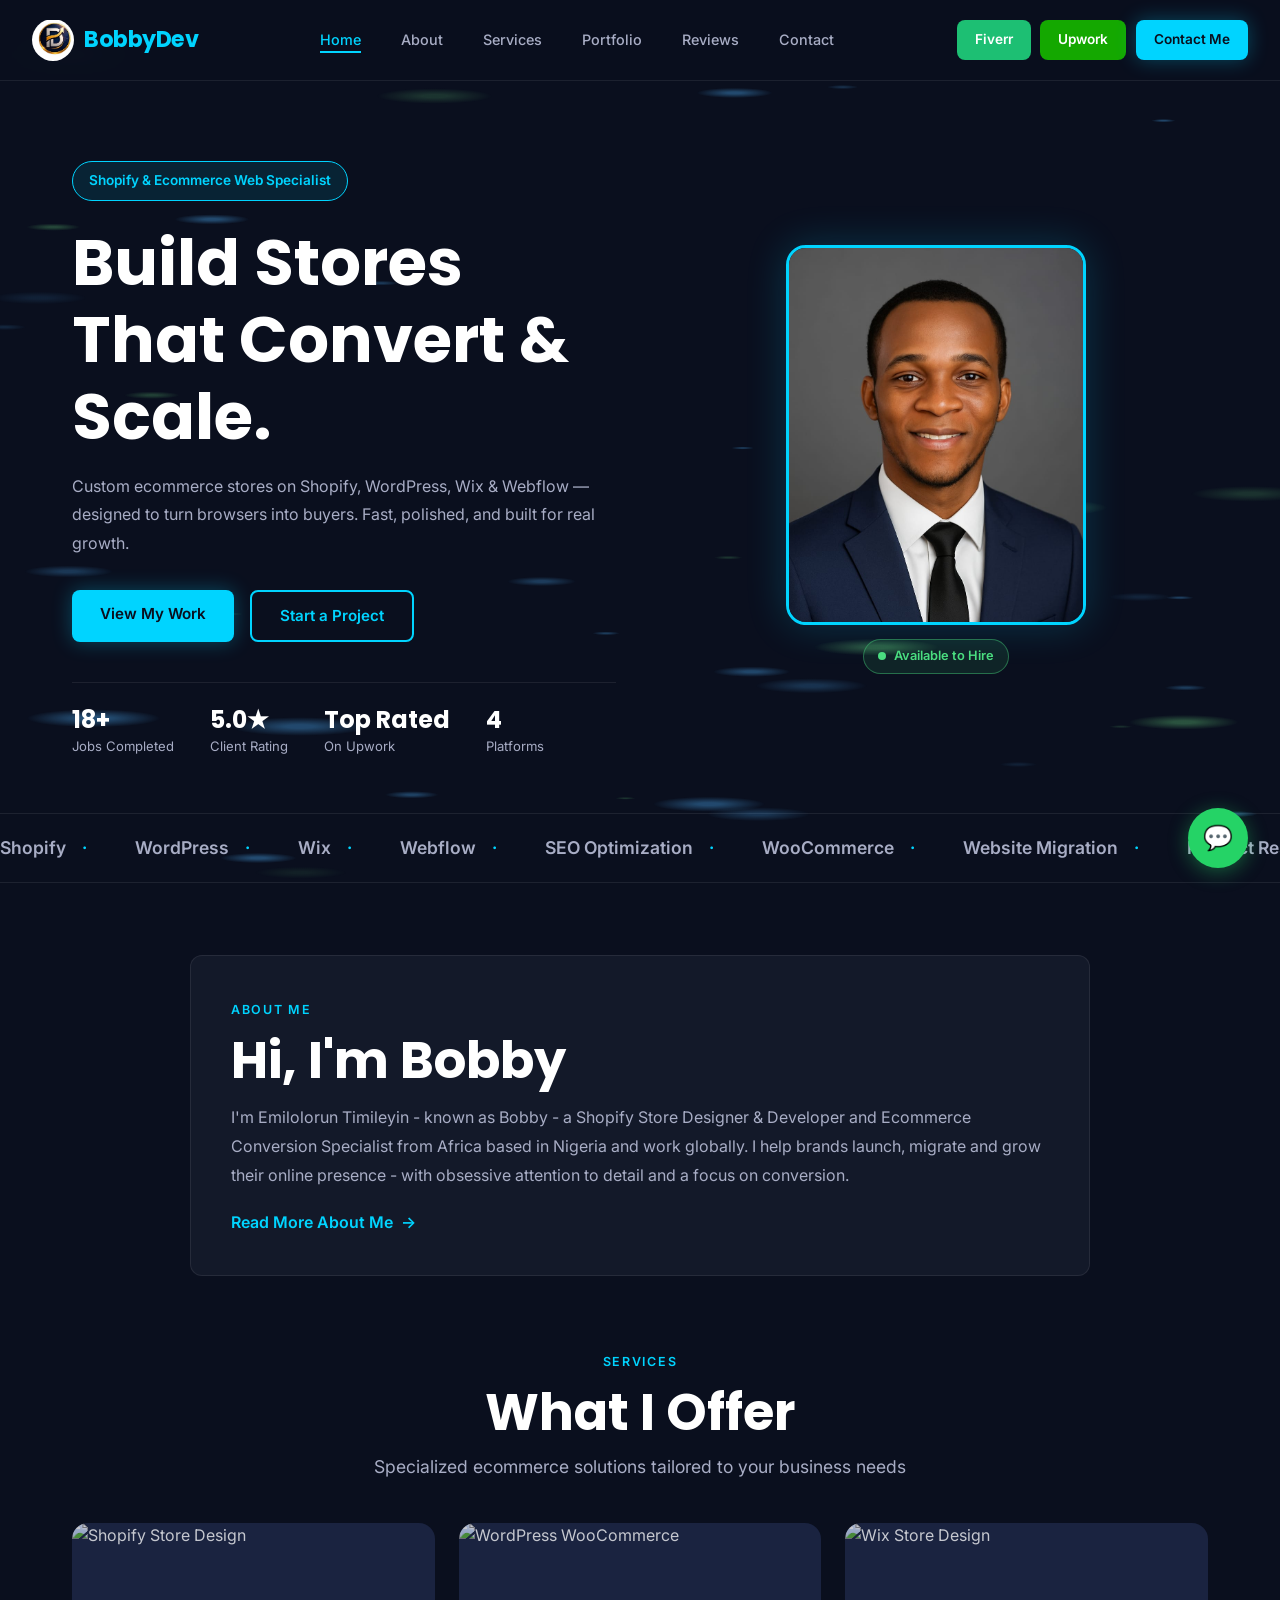
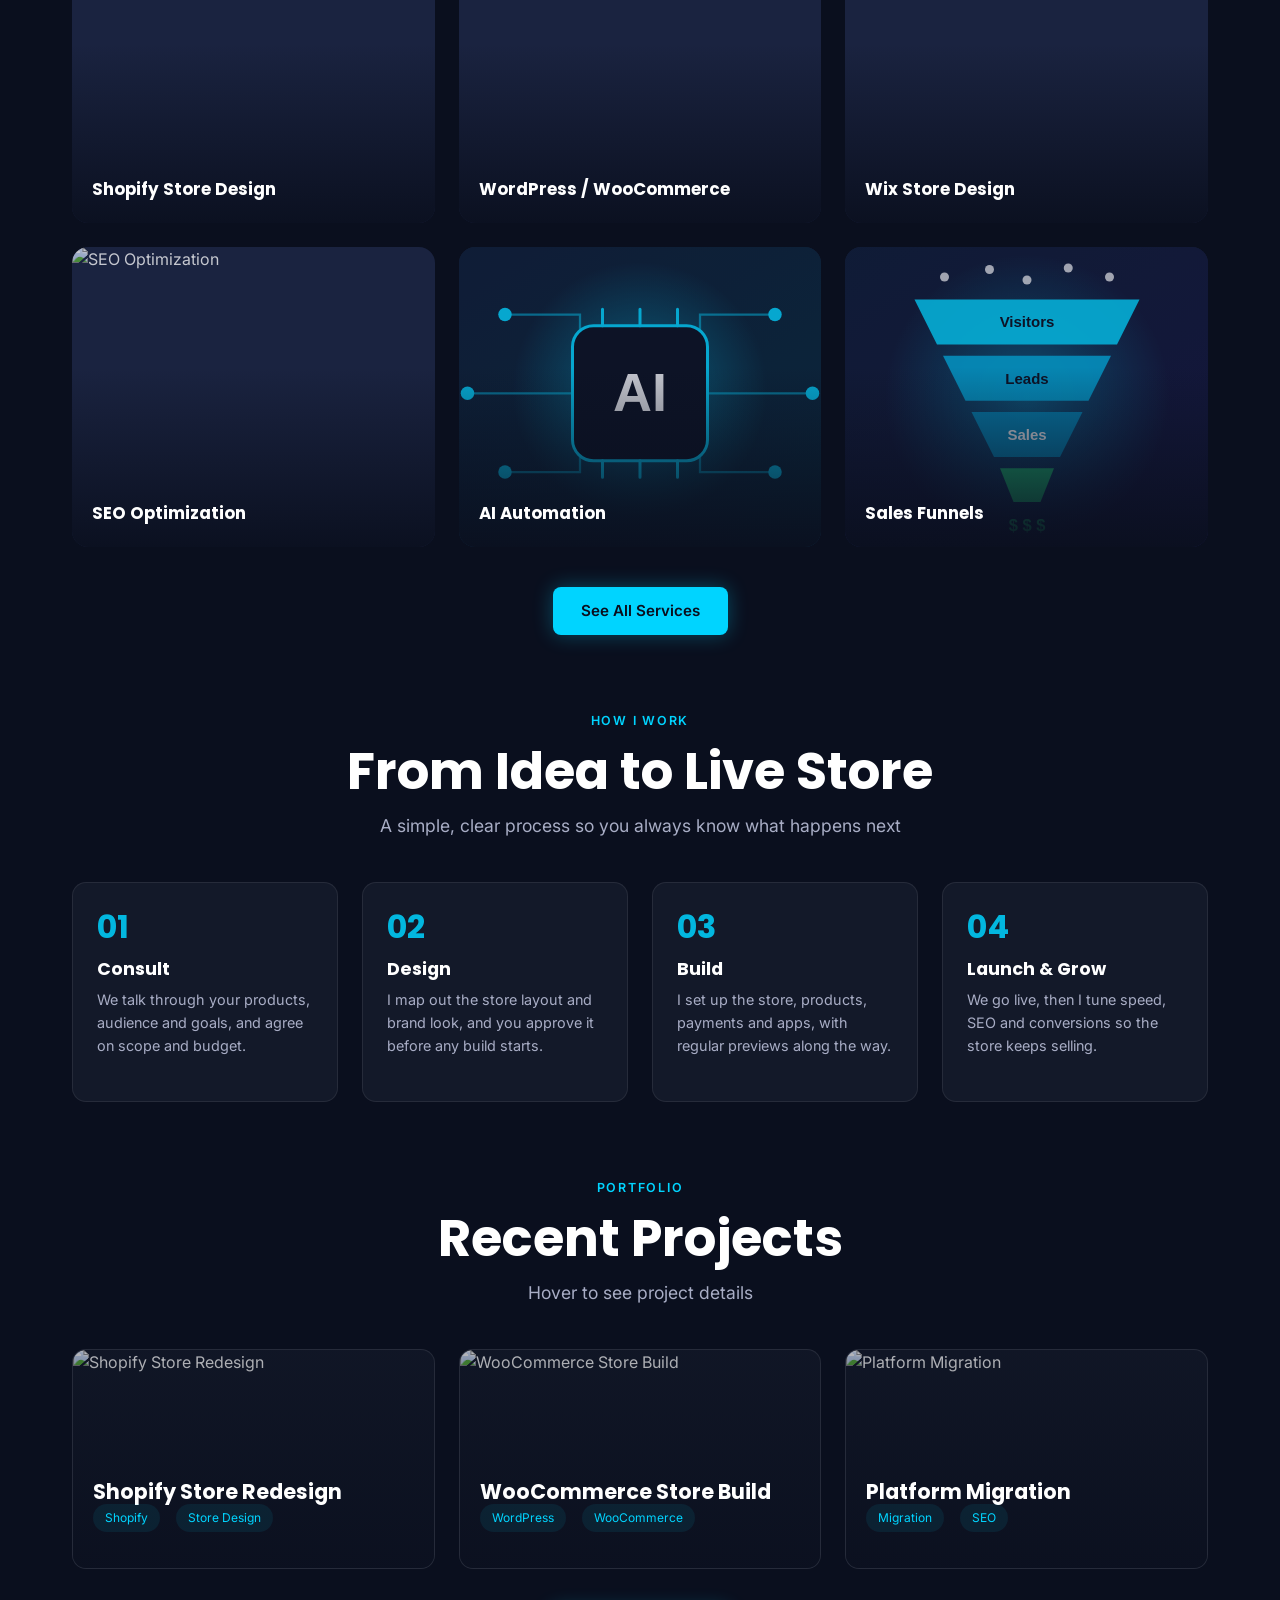
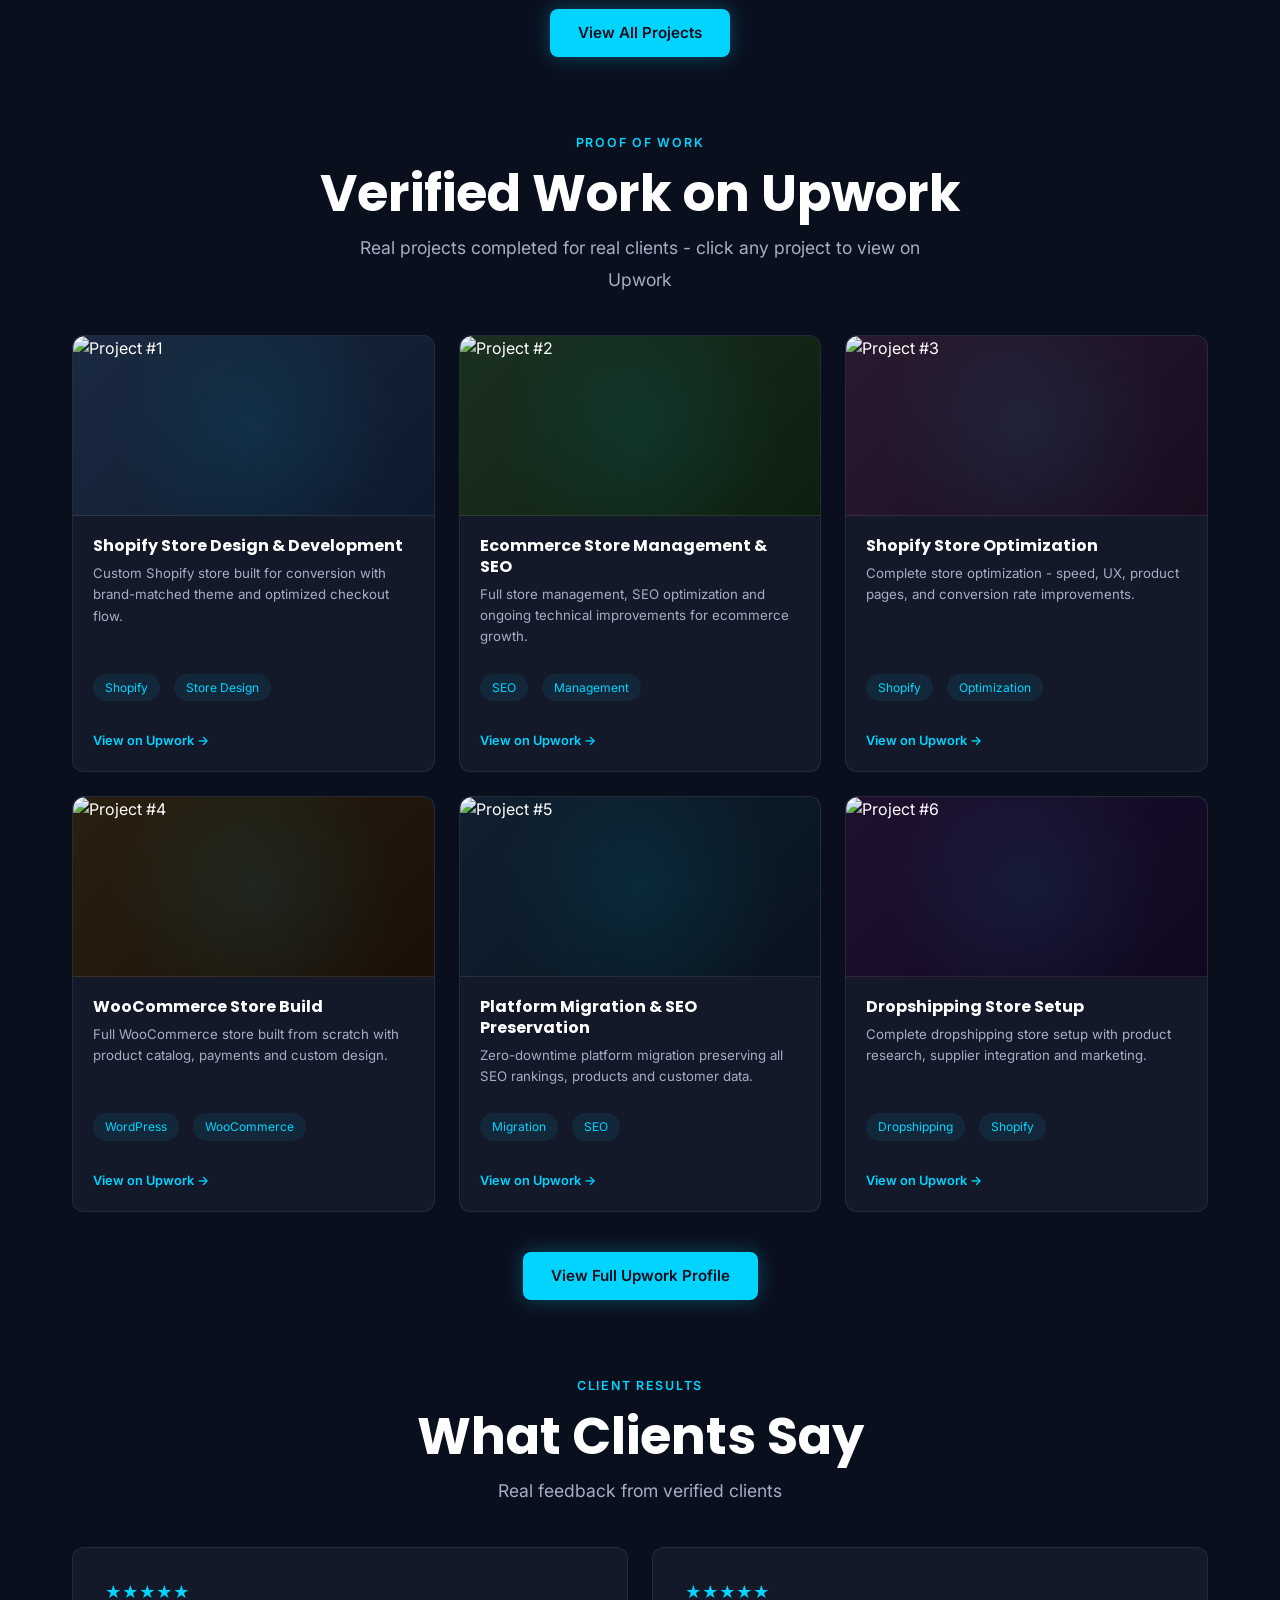
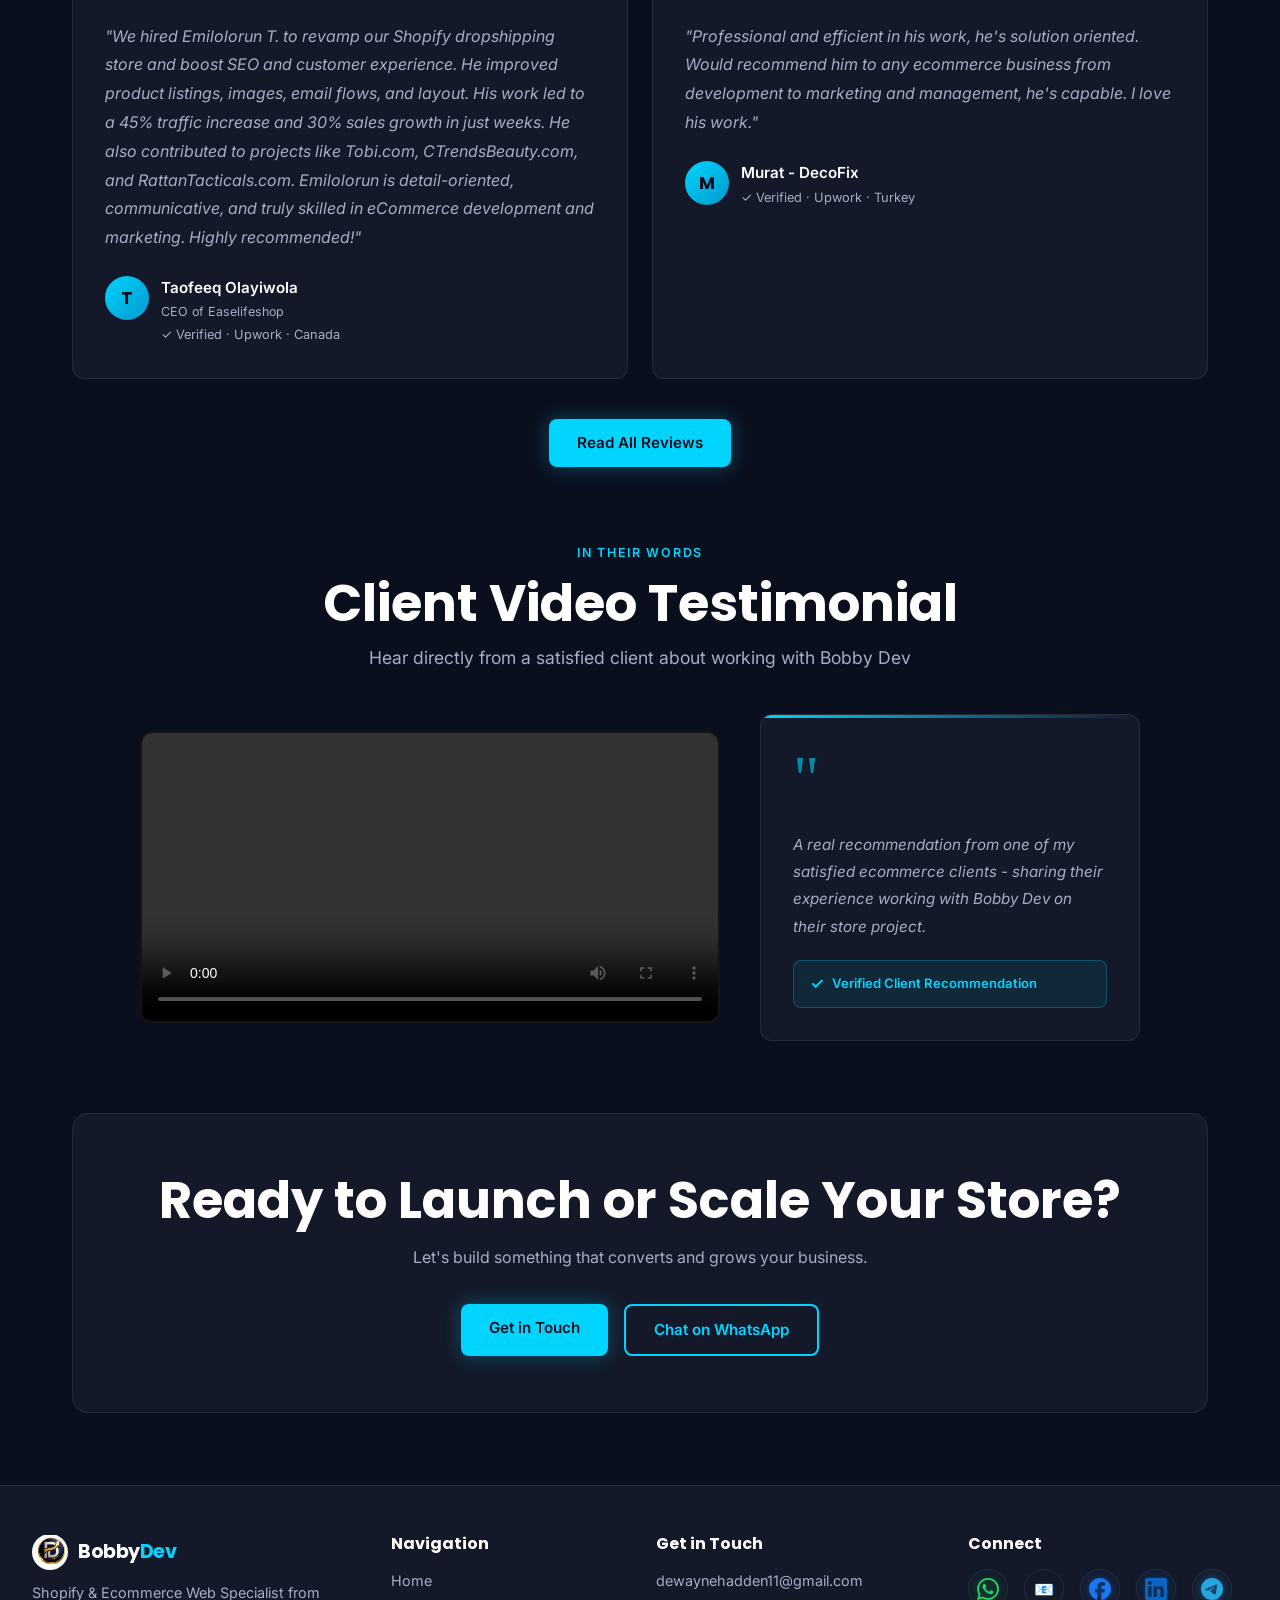
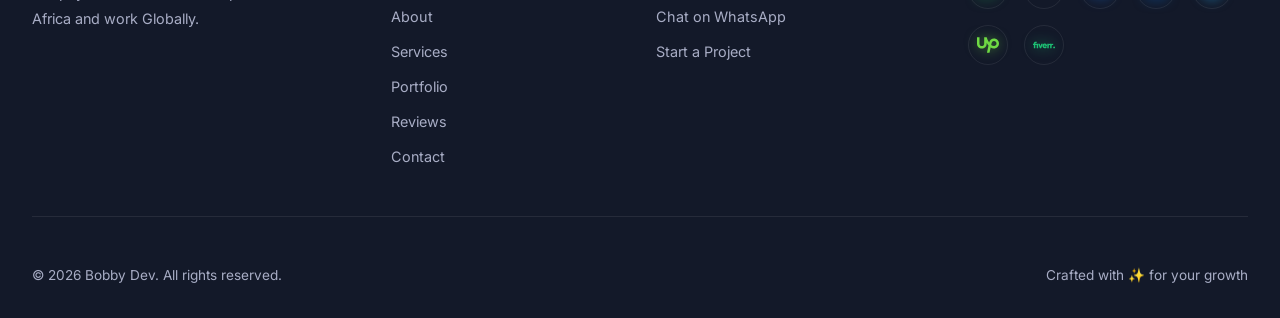
==== commit cbe6644e: "Add AI Automation and Sales Funnel services across the site - Services: two new flip cards with Get " ====
--- a/index.html
+++ b/index.html
@@ -89,6 +89,8 @@
 <div class="marquee-item">WooCommerce</div>
 <div class="marquee-item">Website Migration</div>
 <div class="marquee-item">Product Research</div>
+<div class="marquee-item">AI Automation</div>
+<div class="marquee-item">Sales Funnels</div>
 <div class="marquee-item">Ecommerce Strategy</div>
 </div>
 </div>
@@ -162,6 +164,32 @@
       <div class="flip-svc-back">
         <h3>SEO Optimization</h3>
         <p>On-page and technical SEO that gets your store found and ranking above competitors.</p>
+        <a href="services.html">Learn More</a>
+      </div>
+    </div>
+  </div>
+  <div class="flip-svc">
+    <div class="flip-svc-inner">
+      <div class="flip-svc-front">
+        <img src="assets/ai-automation.svg" loading="lazy" decoding="async" alt="AI Automation"/>
+        <div class="flip-svc-front-overlay"><div class="flip-svc-front-title">AI Automation</div></div>
+      </div>
+      <div class="flip-svc-back">
+        <h3>AI Automation</h3>
+        <p>AI chatbots and automated follow-ups that serve customers 24/7 and save you hours.</p>
+        <a href="services.html">Learn More</a>
+      </div>
+    </div>
+  </div>
+  <div class="flip-svc">
+    <div class="flip-svc-inner">
+      <div class="flip-svc-front">
+        <img src="assets/sales-funnel.svg" loading="lazy" decoding="async" alt="Sales Funnels"/>
+        <div class="flip-svc-front-overlay"><div class="flip-svc-front-title">Sales Funnels</div></div>
+      </div>
+      <div class="flip-svc-back">
+        <h3>Sales Funnels</h3>
+        <p>Landing pages, upsells and email sequences that turn visitors into paying customers.</p>
         <a href="services.html">Learn More</a>
       </div>
     </div>
--- a/styles.css
+++ b/styles.css
@@ -2231,3 +2231,32 @@
 @media (max-width: 768px) {
   .about-steps { grid-template-columns: 1fr; gap: 1.75rem; }
 }
+
+/* ===========================
+   SERVICES: CONSULTATION CTA
+   =========================== */
+.consult-card {
+  max-width: 1000px;
+  margin: 0 auto;
+  padding: 3.5rem 2rem;
+  text-align: center;
+  border-radius: 24px;
+  background: linear-gradient(135deg, var(--secondary-dark), #1a2238);
+  border: 1px solid rgba(0, 212, 255, 0.2);
+  box-shadow: 0 0 40px rgba(0, 212, 255, 0.08);
+}
+.consult-card h2 { margin-bottom: 1rem; }
+.consult-card p {
+  color: var(--text-secondary);
+  max-width: 460px;
+  margin: 0 auto 2rem;
+  line-height: 1.8;
+}
+.consult-actions { display: flex; gap: 1rem; justify-content: center; flex-wrap: wrap; }
+@media (max-width: 480px) {
+  .consult-card { padding: 2.5rem 1.25rem; border-radius: 18px; }
+  .consult-actions .btn { width: 100%; text-align: center; }
+}
+
+/* Home services preview: 6 cards in two even rows */
+@media (min-width: 1101px) { .home .flip-service-grid { grid-template-columns: repeat(3, 1fr); } }
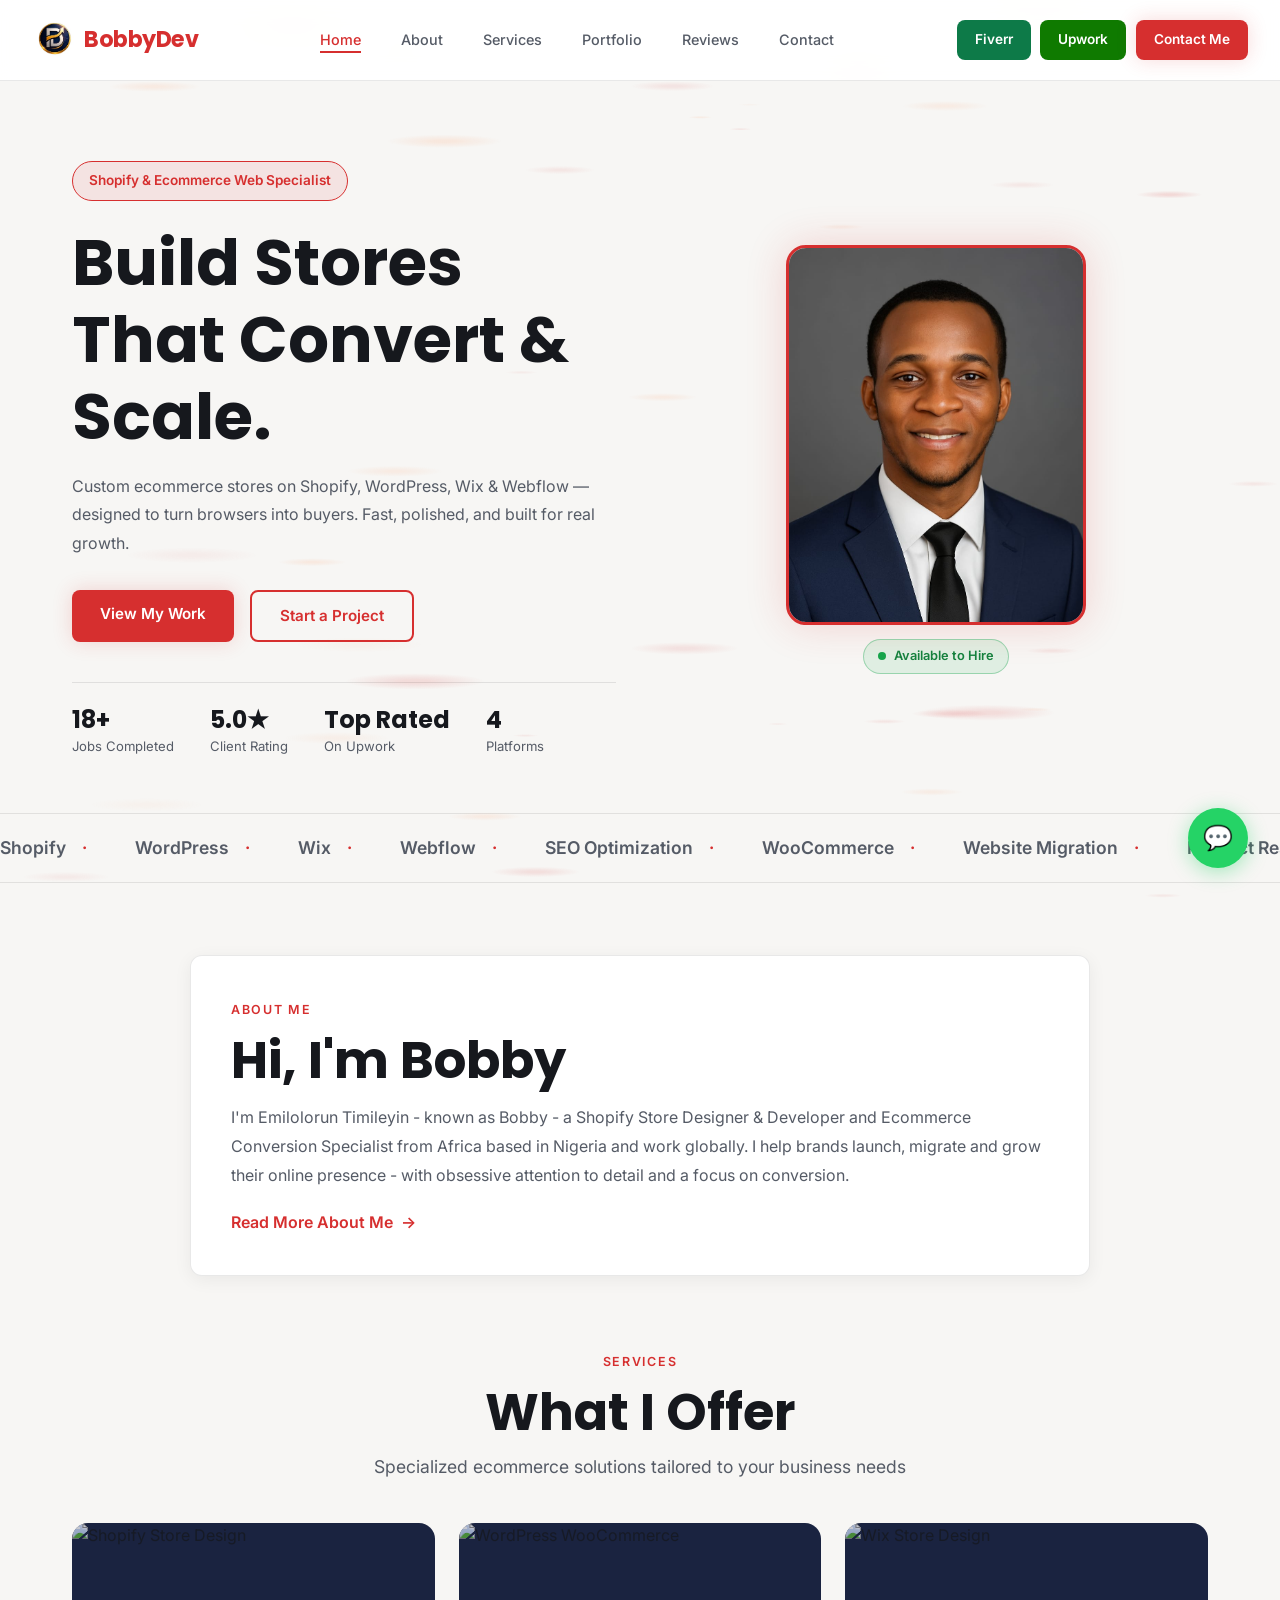
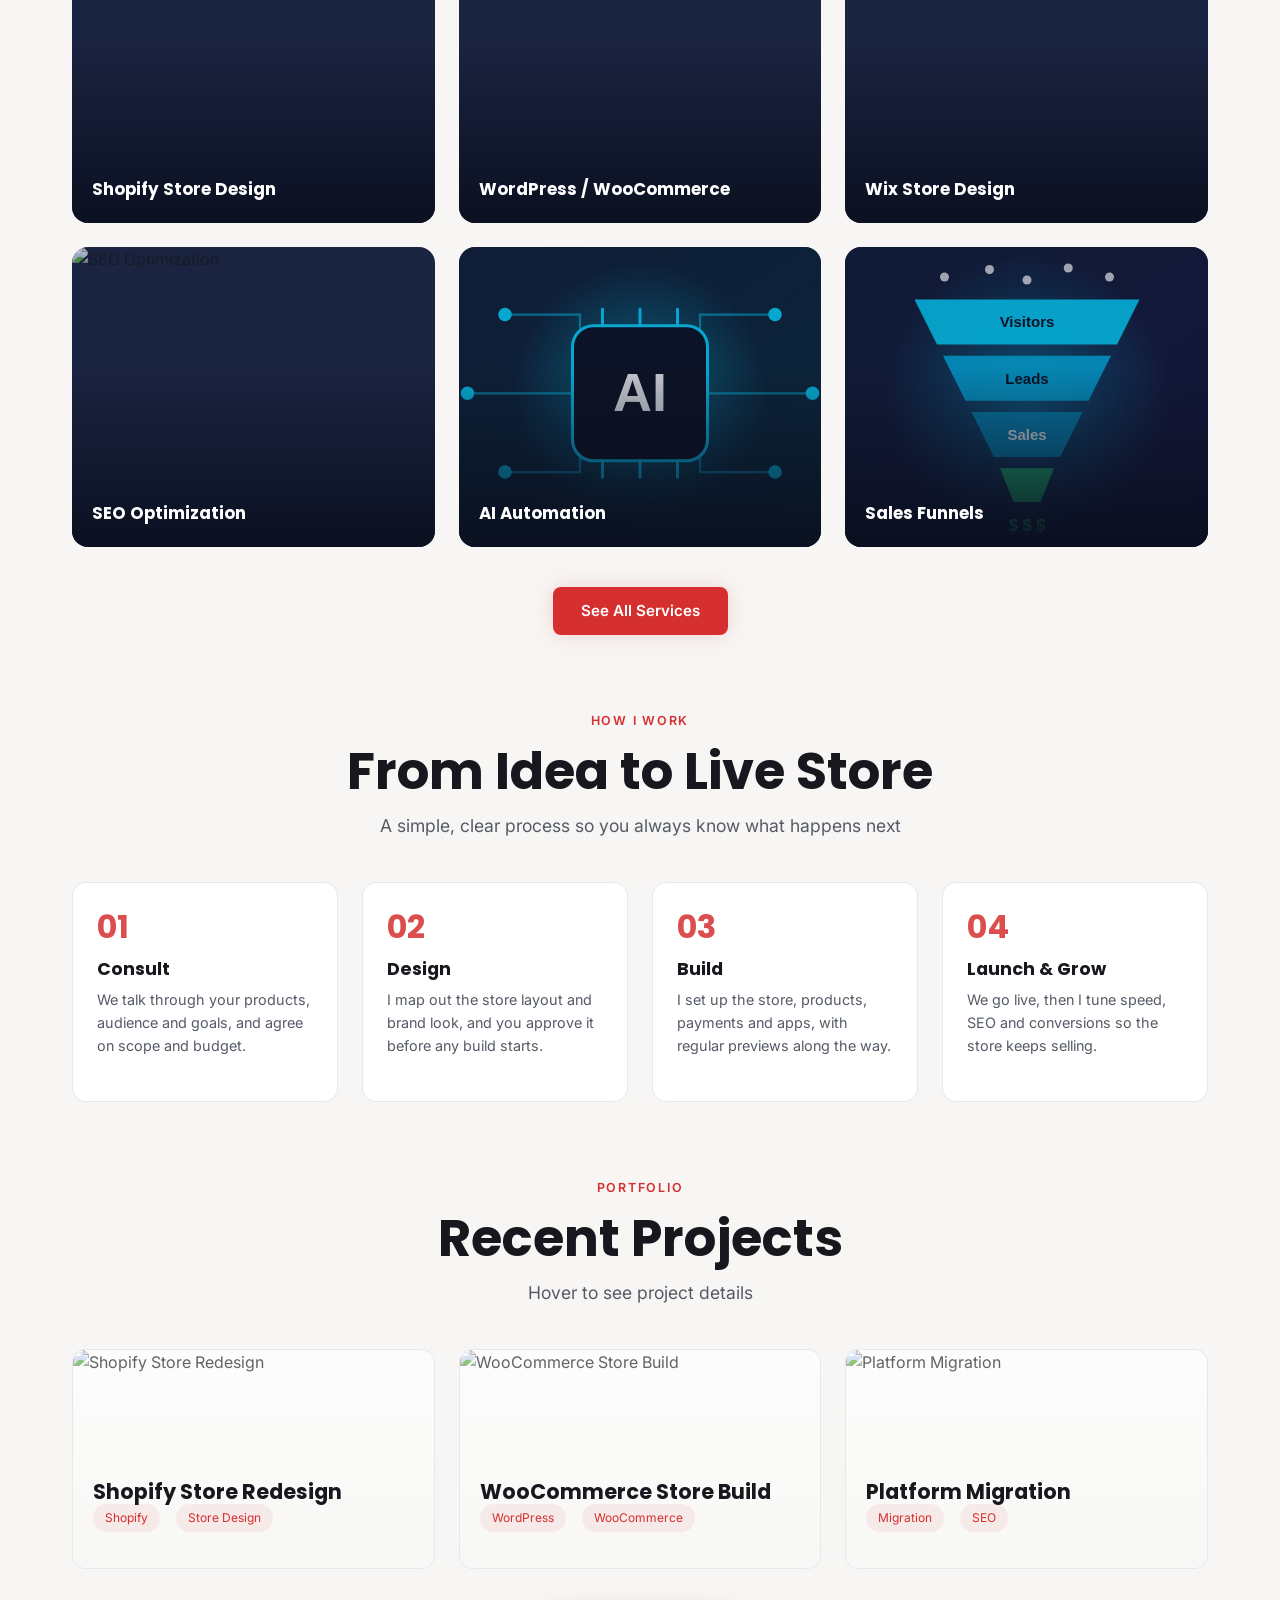
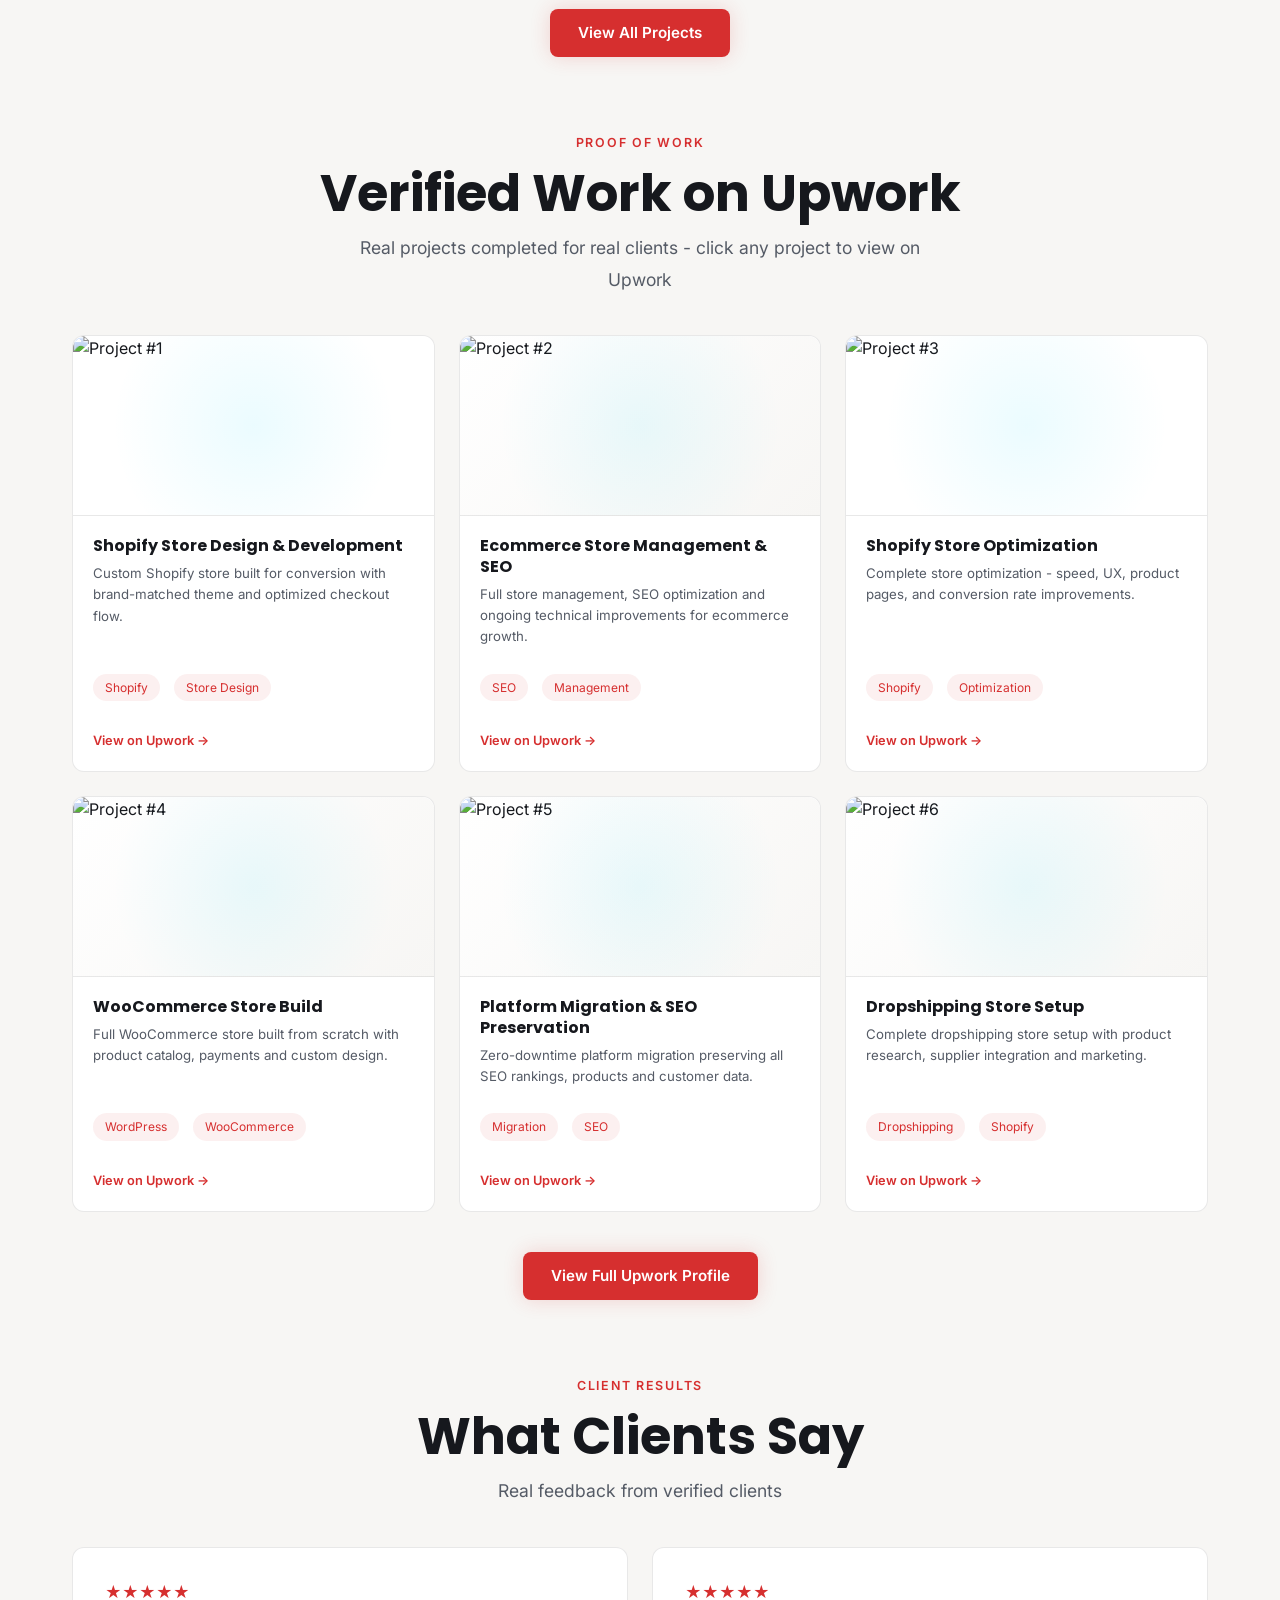
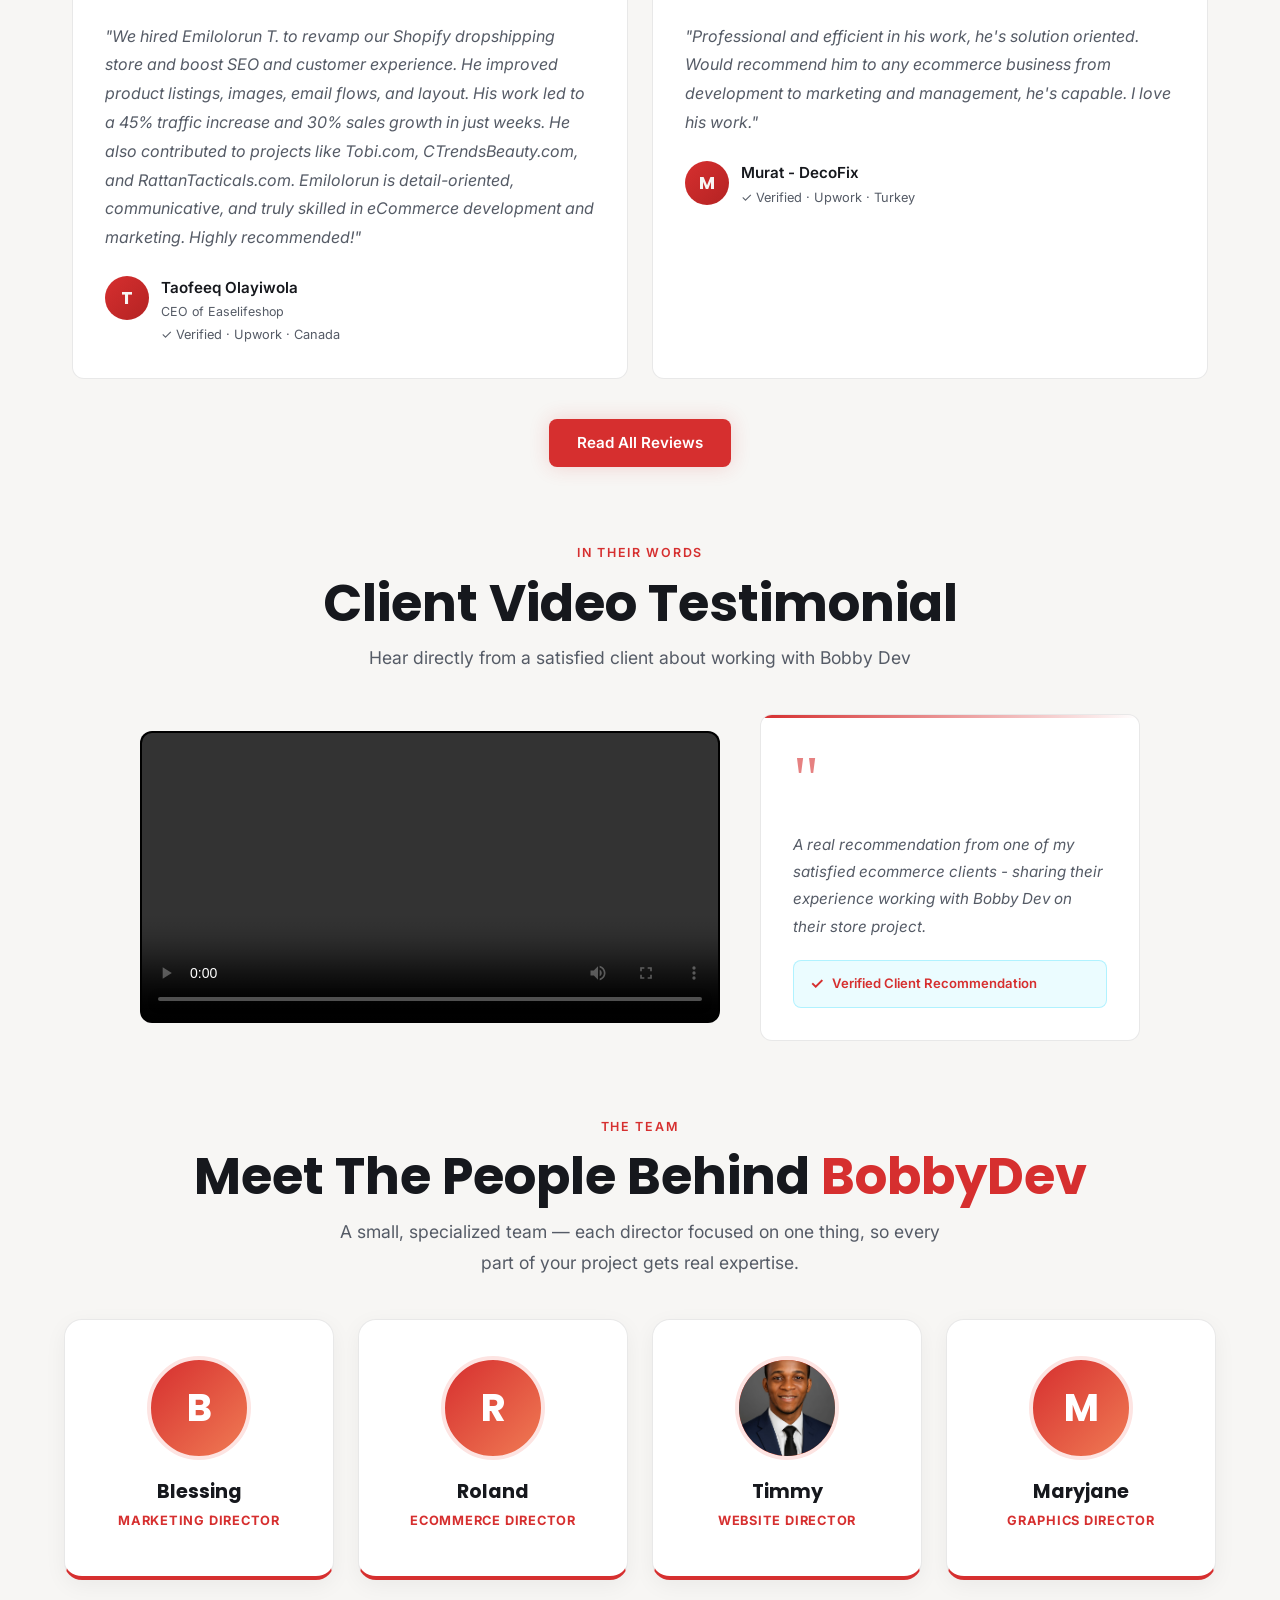
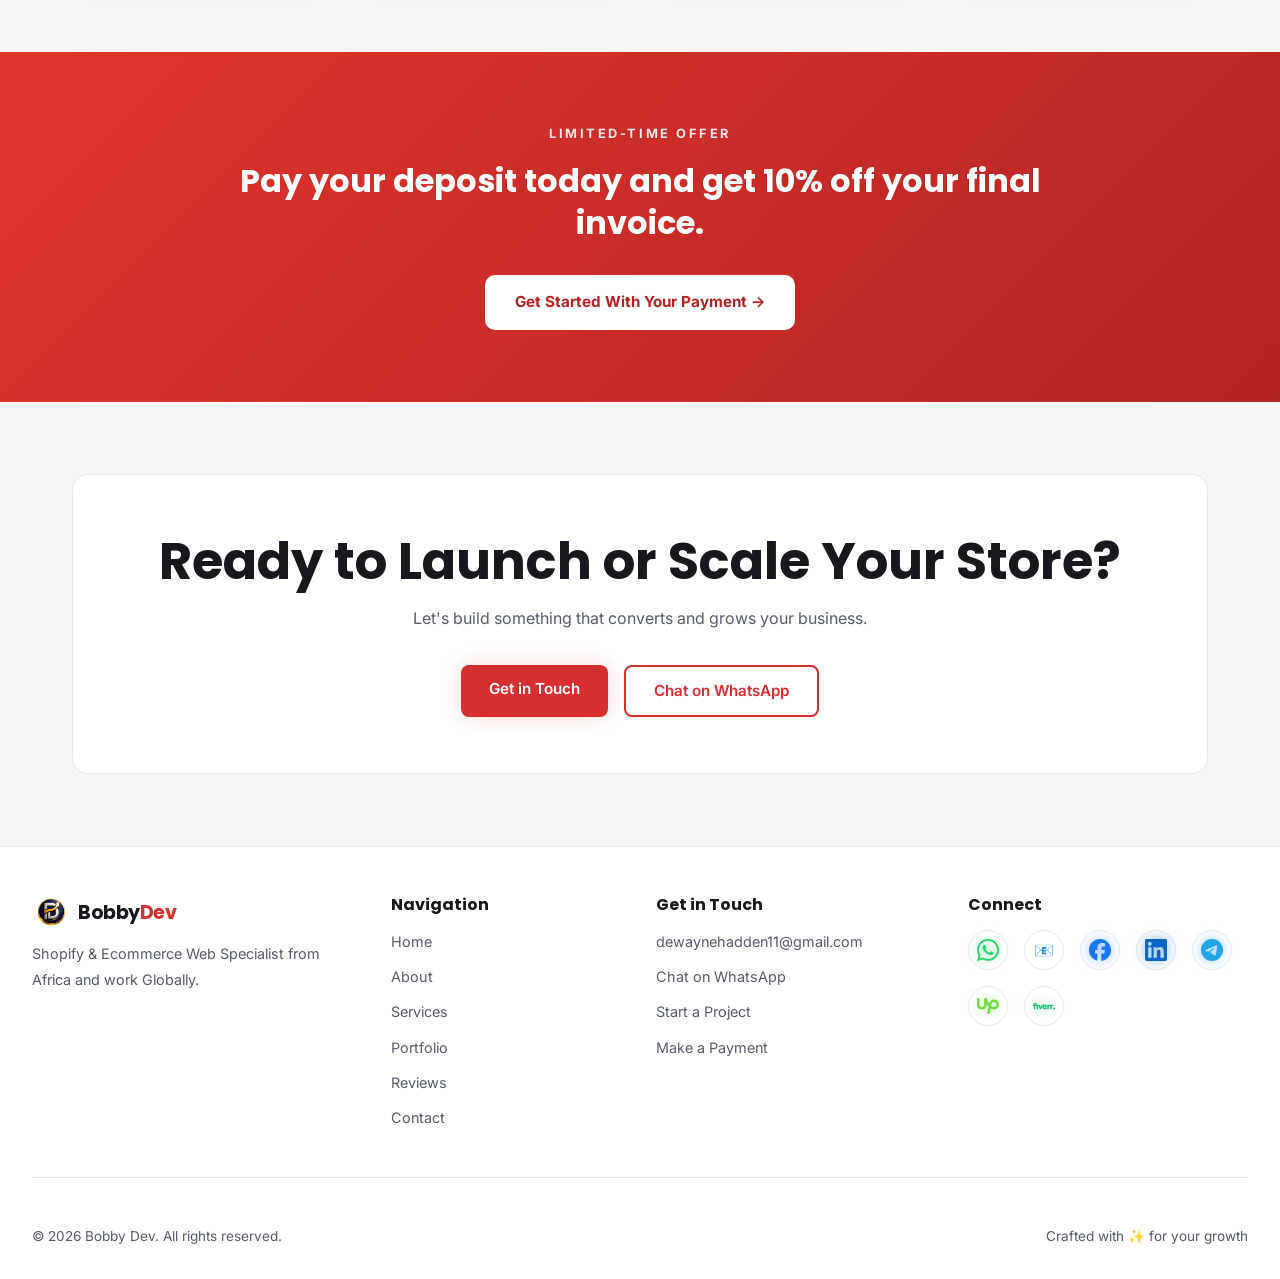
==== commit 64aa7be6: "Switch to light theme, add team, offer banner and payment page - Light theme (warm off-white, white " ====
--- a/index.html
+++ b/index.html
@@ -287,7 +287,7 @@
 <div class="upwork-portfolio-grid">
 <a class="upwork-card" href="https://www.upwork.com/freelancers/~01d8f8c1ff8dccffea?p=1945939880955715584" target="_blank">
 <div class="upwork-card-inner">
-<div class="upwork-card-img" style="background: linear-gradient(135deg, #1a2a40 0%, #0d1a2e 100%);">
+<div class="upwork-card-img" style="background: linear-gradient(135deg, #ffffff 0%, #ffffff 100%);">
 <img src="https://images.unsplash.com/photo-1556742049-0cfed4f6a45d?auto=format&fit=crop&w=500&q=80" loading="lazy" decoding="async" alt="Project #1"/>
 </div>
 <div class="upwork-card-body">
@@ -300,7 +300,7 @@
 </a>
 <a class="upwork-card" href="https://www.upwork.com/freelancers/~01d8f8c1ff8dccffea?p=1945929408168148992" target="_blank">
 <div class="upwork-card-inner">
-<div class="upwork-card-img" style="background: linear-gradient(135deg, #1a3020 0%, #0d2010 100%);">
+<div class="upwork-card-img" style="background: linear-gradient(135deg, #ffffff 0%, #f7f6f4 100%);">
 <img src="https://images.unsplash.com/photo-1433190152045-5a94184895da?auto=format&fit=crop&w=500&q=80" loading="lazy" decoding="async" alt="Project #2"/>
 </div>
 <div class="upwork-card-body">
@@ -313,7 +313,7 @@
 </a>
 <a class="upwork-card" href="https://www.upwork.com/freelancers/~01d8f8c1ff8dccffea?p=2030679021510828032" target="_blank">
 <div class="upwork-card-inner">
-<div class="upwork-card-img" style="background: linear-gradient(135deg, #2a1a30 0%, #1a0d20 100%);">
+<div class="upwork-card-img" style="background: linear-gradient(135deg, #ffffff 0%, #ffffff 100%);">
 <img src="https://images.unsplash.com/photo-1504868584819-f8e8b4b6d7e3?auto=format&fit=crop&w=500&q=80" loading="lazy" decoding="async" alt="Project #3"/>
 </div>
 <div class="upwork-card-body">
@@ -326,7 +326,7 @@
 </a>
 <a class="upwork-card" href="https://www.upwork.com/freelancers/~01d8f8c1ff8dccffea?p=2030656501643010048" target="_blank">
 <div class="upwork-card-inner">
-<div class="upwork-card-img" style="background: linear-gradient(135deg, #2a2010 0%, #1a1008 100%);">
+<div class="upwork-card-img" style="background: linear-gradient(135deg, #ffffff 0%, #f7f6f4 100%);">
 <img src="https://images.unsplash.com/photo-1547658719-da2b51169166?auto=format&fit=crop&w=500&q=80" loading="lazy" decoding="async" alt="Project #4"/>
 </div>
 <div class="upwork-card-body">
@@ -339,7 +339,7 @@
 </a>
 <a class="upwork-card" href="https://www.upwork.com/freelancers/~01d8f8c1ff8dccffea?p=1938622612916563968" target="_blank">
 <div class="upwork-card-inner">
-<div class="upwork-card-img" style="background: linear-gradient(135deg, #102030 0%, #081520 100%);">
+<div class="upwork-card-img" style="background: linear-gradient(135deg, #ffffff 0%, #f7f6f4 100%);">
 <img src="https://images.unsplash.com/photo-1558655146-9f40138edfeb?auto=format&fit=crop&w=500&q=80" loading="lazy" decoding="async" alt="Project #5"/>
 </div>
 <div class="upwork-card-body">
@@ -352,7 +352,7 @@
 </a>
 <a class="upwork-card" href="https://www.upwork.com/freelancers/~01d8f8c1ff8dccffea?p=1935517625516105728" target="_blank">
 <div class="upwork-card-inner">
-<div class="upwork-card-img" style="background: linear-gradient(135deg, #201030 0%, #100820 100%);">
+<div class="upwork-card-img" style="background: linear-gradient(135deg, #ffffff 0%, #f7f6f4 100%);">
 <img src="https://images.unsplash.com/photo-1566576912321-d58ddd7a6088?auto=format&fit=crop&w=500&q=80" loading="lazy" decoding="async" alt="Project #6"/>
 </div>
 <div class="upwork-card-body">
@@ -431,6 +431,44 @@
 </div>
 </div>
 </section>
+<!-- TEAM SECTION -->
+<section class="section team-section">
+<div class="section-header">
+<span class="eyebrow">The Team</span>
+<h2>Meet The People Behind <span class="text-accent">BobbyDev</span></h2>
+<p>A small, specialized team — each director focused on one thing, so every part of your project gets real expertise.</p>
+</div>
+<div class="team-grid">
+<div class="team-card">
+<div class="team-photo"><span class="team-initial">B</span><img src="assets/team/blessing.jpg" alt="Blessing, Marketing Director" loading="lazy" onerror="this.remove()"/></div>
+<h3>Blessing</h3>
+<p class="team-role">Marketing Director</p>
+</div>
+<div class="team-card">
+<div class="team-photo"><span class="team-initial">R</span><img src="assets/team/roland.jpg" alt="Roland, Ecommerce Director" loading="lazy" onerror="this.remove()"/></div>
+<h3>Roland</h3>
+<p class="team-role">Ecommerce Director</p>
+</div>
+<div class="team-card">
+<div class="team-photo"><span class="team-initial">T</span><img src="assets/bobby.jpg" alt="Timmy, Website Director" loading="lazy" onerror="this.remove()"/></div>
+<h3>Timmy</h3>
+<p class="team-role">Website Director</p>
+</div>
+<div class="team-card">
+<div class="team-photo"><span class="team-initial">M</span><img src="assets/team/maryjane.jpg" alt="Maryjane, Graphics Director" loading="lazy" onerror="this.remove()"/></div>
+<h3>Maryjane</h3>
+<p class="team-role">Graphics Director</p>
+</div>
+</div>
+</section>
+<!-- LIMITED-TIME OFFER -->
+<section class="offer-banner">
+<div class="offer-inner">
+<span class="offer-eyebrow">Limited-Time Offer</span>
+<h2>Pay your deposit today and get 10% off your final invoice.</h2>
+<a class="btn offer-btn" href="payment.html">Get Started With Your Payment →</a>
+</div>
+</section>
 <!-- FOOTER CTA SECTION -->
 <section class="section cta-section">
 <div class="container">
@@ -472,6 +510,7 @@
 <a href="mailto:dewaynehadden11@gmail.com">dewaynehadden11@gmail.com</a>
 <a href="https://wa.me/message/BYC7YFBUX4QGG1" target="_blank">Chat on WhatsApp</a>
 <a href="contact.html">Start a Project</a>
+<a href="payment.html">Make a Payment</a>
 </div>
 </div>
 <div class="footer-col">
--- a/styles.css
+++ b/styles.css
@@ -3,14 +3,15 @@
    =========================== */
 
 :root {
-  --primary-dark: #0a0f1e;
-  --secondary-dark: #131929;
-  --accent: #00d4ff;
-  --accent-dark: #0099cc;
-  --text-primary: #ffffff;
-  --text-secondary: #a8adc5;
-  --border: rgba(255, 255, 255, 0.08);
-  --glow: rgba(0, 212, 255, 0.2);
+  /* Light theme (CrystalWeb style): warm off-white page, white cards, red accent */
+  --primary-dark: #f7f6f4;      /* page background */
+  --secondary-dark: #ffffff;    /* cards and panels */
+  --accent: #d62f2f;
+  --accent-dark: #b42323;
+  --text-primary: #16181d;
+  --text-secondary: #555b66;
+  --border: rgba(0, 0, 0, 0.09);
+  --glow: rgba(214, 47, 47, 0.18);
   --font-main: 'Inter', -apple-system, BlinkMacSystemFont, 'Segoe UI', sans-serif;
   --font-accent: 'Poppins', sans-serif;
   --transition: all 0.3s ease;
@@ -45,7 +46,7 @@
 }
 
 a:hover {
-  color: #00f0ff;
+  color: #d62f2f;
 }
 
 button {
@@ -105,12 +106,12 @@
 .btn-primary {
   background-color: var(--accent);
   color: var(--primary-dark);
-  box-shadow: 0 0 20px rgba(0, 212, 255, 0.3);
+  box-shadow: 0 0 20px rgba(214,47,47,0.18);
 }
 
 .btn-primary:hover {
-  background-color: #00f0ff;
-  box-shadow: 0 0 30px rgba(0, 212, 255, 0.5);
+  background-color: #d62f2f;
+  box-shadow: 0 0 30px rgba(214,47,47,0.3);
   transform: translateY(-2px);
 }
 
@@ -121,8 +122,8 @@
 }
 
 .btn-secondary:hover {
-  background-color: rgba(0, 212, 255, 0.1);
-  box-shadow: 0 0 20px rgba(0, 212, 255, 0.3);
+  background-color: rgba(214,47,47,0.09);
+  box-shadow: 0 0 20px rgba(214,47,47,0.18);
   transform: translateY(-2px);
 }
 
@@ -135,7 +136,7 @@
 }
 
 .btn-outline:hover {
-  background-color: rgba(0, 212, 255, 0.1);
+  background-color: rgba(214,47,47,0.09);
   border-color: var(--accent);
   color: var(--accent);
 }
@@ -145,7 +146,7 @@
    =========================== */
 
 nav {
-  background-color: rgba(10, 15, 30, 0.95);
+  background-color: rgba(247,246,244,0.95);
   backdrop-filter: blur(10px);
   border-bottom: 1px solid var(--border);
   padding: 1.2rem 2rem;
@@ -311,7 +312,7 @@
 
 .tag-pill {
   display: inline-block;
-  background-color: rgba(0, 212, 255, 0.1);
+  background-color: rgba(214,47,47,0.09);
   border: 1px solid var(--accent);
   color: var(--accent);
   padding: 8px 16px;
@@ -334,7 +335,7 @@
 }
 
 .profile-image:hover {
-  box-shadow: 0 0 60px rgba(0, 212, 255, 0.4), inset 0 0 60px rgba(0, 212, 255, 0.2);
+  box-shadow: 0 0 60px rgba(214,47,47,0.24), inset 0 0 60px rgba(214,47,47,0.12);
   transform: scale(1.02);
 }
 
@@ -511,7 +512,7 @@
 
 .card-tag {
   display: inline-block;
-  background-color: rgba(0, 212, 255, 0.08);
+  background-color: rgba(214,47,47,0.07);
   color: var(--accent);
   padding: 4px 12px;
   border-radius: 20px;
@@ -686,7 +687,7 @@
 .form-group textarea {
   width: 100%;
   padding: 12px 16px;
-  background-color: rgba(255, 255, 255, 0.05);
+  background-color: rgba(0,0,0,0.03);
   border: 1px solid var(--border);
   border-radius: 8px;
   color: var(--text-primary);
@@ -705,8 +706,8 @@
 .form-group textarea:focus {
   outline: none;
   border-color: var(--accent);
-  background-color: rgba(0, 212, 255, 0.05);
-  box-shadow: 0 0 20px rgba(0, 212, 255, 0.2);
+  background-color: rgba(214,47,47,0.05);
+  box-shadow: 0 0 20px rgba(214,47,47,0.12);
 }
 
 .form-group textarea {
@@ -727,13 +728,13 @@
 }
 
 .form-submit:hover {
-  background-color: #00f0ff;
-  box-shadow: 0 0 30px rgba(0, 212, 255, 0.5);
+  background-color: #d62f2f;
+  box-shadow: 0 0 30px rgba(214,47,47,0.3);
   transform: translateY(-2px);
 }
 
 .form-success {
-  background-color: rgba(0, 212, 255, 0.15);
+  background-color: rgba(214,47,47,0.14);
   border: 1px solid var(--accent);
   color: var(--accent);
   padding: 1.5rem;
@@ -1247,11 +1248,11 @@
 
 .upwork-platform-badge {
   font-size: 3rem;
-  filter: drop-shadow(0 0 12px rgba(0,212,255,0.4));
+  filter: drop-shadow(0 0 12px rgba(214,47,47,0.36));
 }
 
 .upwork-proj-num {
-  color: rgba(255,255,255,0.5);
+  color: #555b66;
   font-size: 0.75rem;
   font-weight: 600;
   letter-spacing: 1px;
@@ -1301,7 +1302,7 @@
 .upwork-card-title {
   font-size: 1rem;
   font-weight: 700;
-  color: #ffffff;
+  color: #16181d;
   line-height: 1.3;
 }
 
@@ -1465,8 +1466,8 @@
 }
 
 .testimonial-featured {
-  border-color: rgba(0,212,255,0.3);
-  background: linear-gradient(135deg, var(--secondary-dark), rgba(0,212,255,0.03));
+  border-color: rgba(214,47,47,0.27);
+  background: linear-gradient(135deg, var(--secondary-dark), rgba(214,47,47,0.03));
   position: relative;
 }
 
@@ -1542,7 +1543,7 @@
   font-family: var(--font-accent);
   font-size: 1.4rem;
   font-weight: 700;
-  color: #ffffff;
+  color: #16181d;
   letter-spacing: -0.5px;
   display: inline-block;
 }
@@ -1570,7 +1571,7 @@
 }
 
 .upwork-card-title {
-  color: #ffffff !important;
+  color: #16181d !important;
 }
 
 .upwork-card-desc {
@@ -1617,30 +1618,30 @@
 }
 .flip-svc-front-title{color:#fff;font-size:1.05rem;font-weight:700;font-family:'Poppins',sans-serif;}
 .flip-svc-back{
-  background:linear-gradient(135deg,#0f2027,#203a43,#2c5364);
+  background: linear-gradient(135deg,#ffffff,#ffffff,#2c5364);
   transform:rotateY(180deg);
   display:flex;flex-direction:column;justify-content:center;align-items:center;
   padding:28px;text-align:center;gap:14px;
 }
-.flip-svc-back h3{color:#fff;font-size:1rem;font-weight:700;font-family:'Poppins',sans-serif;margin:0;}
-.flip-svc-back p{color:rgba(255,255,255,.8);font-size:.85rem;line-height:1.65;margin:0;}
+.flip-svc-back h3{color: #16181d;font-size:1rem;font-weight:700;font-family:'Poppins',sans-serif;margin:0;}
+.flip-svc-back p{color: #555b66;font-size:.85rem;line-height:1.65;margin:0;}
 .flip-svc-back a{
-  color:#4ade80;font-size:.82rem;font-weight:600;text-decoration:none;
-  border:1px solid #4ade80;padding:7px 18px;border-radius:20px;
+  color: #4ade80;font-size:.82rem;font-weight:600;text-decoration:none;
+  border: 1px solid #4ade80;padding:7px 18px;border-radius:20px;
   transition:.2s;
 }
-.flip-svc-back a:hover{background:#4ade80;color:#000;}
+.flip-svc-back a:hover{background: #4ade80;color: #000;}
 
 /* ── PROJECT CARDS WITH IMAGES ── */
 .project-card{position:relative;border-radius:14px;overflow:hidden;height:220px;}
 .project-card-bg{position:absolute;inset:0;width:100%;height:100%;object-fit:cover;}
 .project-card-content{
   position:absolute;inset:0;
-  background:linear-gradient(180deg,rgba(10,15,30,.3) 0%,rgba(10,15,30,.85) 100%);
+  background: linear-gradient(180deg,rgba(247,246,244,0.3) 0%,rgba(247,246,244,0.85) 100%);
   display:flex;flex-direction:column;justify-content:flex-end;padding:20px;
   transition:.35s;
 }
-.project-card:hover .project-card-content{background:rgba(10,15,30,.2);}
+.project-card:hover .project-card-content{background: rgba(247,246,244,0.2);}
 .project-card-overlay{
   position:absolute;inset:0;
   background:linear-gradient(135deg,rgba(15,32,39,.92),rgba(44,83,100,.92));
@@ -1660,17 +1661,17 @@
 .expertise-carousel-wrap{position:relative;display:flex;align-items:center;gap:8px;padding:0 8px;}
 .expertise-carousel{overflow:hidden;flex:1;}
 .expertise-track{display:flex;gap:20px;transition:transform .5s cubic-bezier(.4,0,.2,1);will-change:transform;}
-.expertise-card{flex:0 0 calc((100% - 40px)/3);background:var(--card-bg,#1a2340);border-radius:18px;overflow:hidden;box-shadow:0 4px 24px rgba(0,0,0,.25);transition:transform .3s,box-shadow .3s;}
-.expertise-card:hover{transform:translateY(-6px);box-shadow:0 12px 36px rgba(0,200,100,.18);}
+.expertise-card{flex:0 0 calc((100% - 40px)/3);background: var(--card-bg,#ffffff);border-radius:18px;overflow:hidden;box-shadow: 0 4px 24px rgba(0,0,0,0.06);transition:transform .3s,box-shadow .3s;}
+.expertise-card:hover{transform:translateY(-6px);box-shadow: 0 12px 36px rgba(0,200,100,.18);}
 .expertise-card-img{width:100%;height:170px;object-fit:cover;display:block;}
 .expertise-card-body{padding:18px 20px 22px;}
-.expertise-card-body h3{color:#fff;font-size:1rem;font-weight:700;font-family:'Poppins',sans-serif;margin:0 0 6px;}
-.expertise-card-body p{color:rgba(255,255,255,.7);font-size:.85rem;line-height:1.6;margin:0;}
-.carousel-btn{flex-shrink:0;width:44px;height:44px;border-radius:50%;border:2px solid rgba(255,255,255,.2);background:rgba(255,255,255,.06);color:#fff;font-size:1.6rem;line-height:1;cursor:pointer;display:flex;align-items:center;justify-content:center;transition:background .2s,border-color .2s;z-index:2;}
-.carousel-btn:hover{background:var(--accent,#28a864);border-color:var(--accent,#28a864);}
+.expertise-card-body h3{color: #16181d;font-size:1rem;font-weight:700;font-family:'Poppins',sans-serif;margin:0 0 6px;}
+.expertise-card-body p{color: #555b66;font-size:.85rem;line-height:1.6;margin:0;}
+.carousel-btn{flex-shrink:0;width:44px;height:44px;border-radius:50%;border: 2px solid rgba(0,0,0,0.12);background: rgba(0,0,0,0.04);color: #16181d;font-size:1.6rem;line-height:1;cursor:pointer;display:flex;align-items:center;justify-content:center;transition:background .2s,border-color .2s;z-index:2;}
+.carousel-btn:hover{background: var(--accent,#28a864);border-color: var(--accent,#28a864);}
 .carousel-dots{display:flex;justify-content:center;gap:8px;margin-top:22px;}
-.carousel-dot{width:10px;height:10px;border-radius:50%;border:none;background:rgba(255,255,255,.25);cursor:pointer;transition:background .25s,transform .25s;padding:0;}
-.carousel-dot.active{background:var(--accent,#28a864);transform:scale(1.25);}
+.carousel-dot{width:10px;height:10px;border-radius:50%;border:none;background: rgba(0,0,0,0.15);cursor:pointer;transition:background .25s,transform .25s;padding:0;}
+.carousel-dot.active{background: var(--accent,#28a864);transform:scale(1.25);}
 @media(max-width:899px){.expertise-card{flex:0 0 calc((100% - 20px)/2);}}
 @media(max-width:599px){.expertise-card{flex:0 0 100%;}}
 
@@ -1682,15 +1683,15 @@
 .why-flip-inner{position:relative;width:100%;height:100%;transform-style:preserve-3d;transition:transform .65s cubic-bezier(.4,0,.2,1);}
 .why-flip:hover .why-flip-inner{transform:rotateY(-180deg);}
 .why-flip-front,.why-flip-back{position:absolute;inset:0;border-radius:18px;backface-visibility:hidden;-webkit-backface-visibility:hidden;display:flex;flex-direction:column;align-items:center;justify-content:center;padding:28px 24px;text-align:center;}
-.why-flip-front{background:linear-gradient(145deg,#1a2340,#0f1a30);border:1px solid rgba(255,255,255,.08);}
-.why-flip-icon-wrap{font-size:2.8rem;margin-bottom:16px;filter:drop-shadow(0 2px 12px rgba(40,168,100,.35));animation:iconPulse 2.8s ease-in-out infinite;}
+.why-flip-front{background: linear-gradient(145deg,#ffffff,#ffffff);border: 1px solid rgba(0,0,0,0.05);}
+.why-flip-icon-wrap{font-size:2.8rem;margin-bottom:16px;filter: drop-shadow(0 2px 12px rgba(40,168,100,.35));animation:iconPulse 2.8s ease-in-out infinite;}
 @keyframes iconPulse{0%,100%{transform:scale(1);}50%{transform:scale(1.12);}}
-.why-flip-front h3{color:#fff;font-size:1.05rem;font-weight:700;font-family:'Poppins',sans-serif;margin:0 0 10px;}
-.why-flip-hint{font-size:.72rem;color:rgba(255,255,255,.4);margin-top:auto;letter-spacing:.04em;text-transform:uppercase;}
-.why-flip-back{background:linear-gradient(145deg,#0d7a45,#065530);transform:rotateY(180deg);border:1px solid rgba(40,200,120,.3);}
+.why-flip-front h3{color: #16181d;font-size:1.05rem;font-weight:700;font-family:'Poppins',sans-serif;margin:0 0 10px;}
+.why-flip-hint{font-size:.72rem;color: #555b66;margin-top:auto;letter-spacing:.04em;text-transform:uppercase;}
+.why-flip-back{background: linear-gradient(145deg,#0d7a45,#065530);transform:rotateY(180deg);border: 1px solid rgba(40,200,120,.3);}
 .why-flip-back-icon{font-size:2rem;margin-bottom:12px;opacity:.8;}
-.why-flip-back h3{color:#fff;font-size:1rem;font-weight:700;font-family:'Poppins',sans-serif;margin:0 0 12px;}
-.why-flip-back p{color:rgba(255,255,255,.85);font-size:.85rem;line-height:1.65;margin:0;}
+.why-flip-back h3{color: #16181d;font-size:1rem;font-weight:700;font-family:'Poppins',sans-serif;margin:0 0 12px;}
+.why-flip-back p{color: #16181d;font-size:.85rem;line-height:1.65;margin:0;}
 
 /* ===== VERTICAL FLIP CARDS (up/down) ===== */
 .vflip-grid{display:grid;grid-template-columns:repeat(auto-fill,minmax(240px,1fr));gap:24px;}
@@ -1703,12 +1704,12 @@
 .vflip-card:hover .vflip-front img{transform:scale(1.06);}
 .vflip-front-label{padding:14px 18px;background:linear-gradient(180deg,rgba(10,15,30,.0) 0%,rgba(10,15,30,.95) 100%);position:absolute;bottom:0;left:0;right:0;}
 .vflip-front-label h3{color:#fff;font-size:.95rem;font-weight:700;font-family:'Poppins',sans-serif;margin:0;}
-.vflip-back{transform:rotateX(180deg);background:linear-gradient(150deg,#0a2718,#0f1a30);display:flex;flex-direction:column;align-items:center;justify-content:center;padding:22px 20px;text-align:center;border:1px solid rgba(40,200,100,.2);}
-.vflip-back h3{color:#fff;font-size:.95rem;font-weight:700;font-family:'Poppins',sans-serif;margin:0 0 10px;}
-.vflip-back p{color:rgba(255,255,255,.82);font-size:.82rem;line-height:1.65;margin:0 0 14px;flex:1;display:flex;align-items:center;}
+.vflip-back{transform:rotateX(180deg);background: linear-gradient(150deg,#ffffff,#ffffff);display:flex;flex-direction:column;align-items:center;justify-content:center;padding:22px 20px;text-align:center;border: 1px solid rgba(40,200,100,.2);}
+.vflip-back h3{color: #16181d;font-size:.95rem;font-weight:700;font-family:'Poppins',sans-serif;margin:0 0 10px;}
+.vflip-back p{color: #555b66;font-size:.82rem;line-height:1.65;margin:0 0 14px;flex:1;display:flex;align-items:center;}
 .vflip-tags{display:flex;gap:6px;flex-wrap:wrap;justify-content:center;margin-bottom:12px;}
-.vflip-back a{display:inline-block;padding:8px 22px;background:#28a864;color:#fff;border-radius:20px;font-size:.8rem;font-weight:600;text-decoration:none;transition:background .2s,color .2s;}
-.vflip-back a:hover{background:#4ade80;color:#000;}
+.vflip-back a{display:inline-block;padding:8px 22px;background: #28a864;color: #fff;border-radius:20px;font-size:.8rem;font-weight:600;text-decoration:none;transition:background .2s,color .2s;}
+.vflip-back a:hover{background: #4ade80;color: #000;}
 
 /* ===== STAT FLIP CARDS (What My Clients Achieve) ===== */
 .stat-flip-grid{display:grid;grid-template-columns:repeat(auto-fit,minmax(240px,1fr));gap:28px;}
@@ -1719,12 +1720,12 @@
 .stat-flip-bg{position:absolute;inset:0;width:100%;height:100%;object-fit:cover;filter:brightness(.3);transition:filter .4s;}
 .stat-flip-card:hover .stat-flip-bg{filter:brightness(.2);}
 .stat-flip-overlay{position:absolute;inset:0;display:flex;flex-direction:column;align-items:center;justify-content:center;gap:10px;}
-.stat-flip-number{font-size:3.2rem;font-weight:800;font-family:'Poppins',sans-serif;color:var(--accent,#28a864);line-height:1;text-shadow:0 0 30px rgba(40,168,100,.6);}
-.stat-flip-title{font-size:1rem;font-weight:700;font-family:'Poppins',sans-serif;color:#fff;letter-spacing:.02em;}
-.stat-flip-back{transform:rotateX(180deg);background:linear-gradient(145deg,#0a2718,#0d1a30);border:1px solid rgba(40,200,100,.2);display:flex;flex-direction:column;align-items:center;justify-content:center;padding:28px 24px;text-align:center;}
-.stat-flip-back-number{font-size:2.2rem;font-weight:800;font-family:'Poppins',sans-serif;color:var(--accent,#28a864);margin-bottom:10px;}
-.stat-flip-back h3{color:#fff;font-size:.95rem;font-weight:700;font-family:'Poppins',sans-serif;margin:0 0 10px;}
-.stat-flip-back p{color:rgba(255,255,255,.82);font-size:.82rem;line-height:1.65;margin:0;}
+.stat-flip-number{font-size:3.2rem;font-weight:800;font-family:'Poppins',sans-serif;color: var(--accent,#28a864);line-height:1;text-shadow: 0 0 30px rgba(40,168,100,.6);}
+.stat-flip-title{font-size:1rem;font-weight:700;font-family:'Poppins',sans-serif;color: #16181d;letter-spacing:.02em;}
+.stat-flip-back{transform:rotateX(180deg);background: linear-gradient(145deg,#ffffff,#ffffff);border: 1px solid rgba(40,200,100,.2);display:flex;flex-direction:column;align-items:center;justify-content:center;padding:28px 24px;text-align:center;}
+.stat-flip-back-number{font-size:2.2rem;font-weight:800;font-family:'Poppins',sans-serif;color: var(--accent,#28a864);margin-bottom:10px;}
+.stat-flip-back h3{color: #16181d;font-size:.95rem;font-weight:700;font-family:'Poppins',sans-serif;margin:0 0 10px;}
+.stat-flip-back p{color: #555b66;font-size:.82rem;line-height:1.65;margin:0;}
 
 /* ===== TECH FLIP GRID ===== */
 .tech-flip-grid{display:grid;grid-template-columns:repeat(auto-fill,minmax(180px,1fr));gap:20px;}
@@ -1736,27 +1737,27 @@
 .tech-logo-inner{position:relative;width:100%;height:100%;transform-style:preserve-3d;transition:transform .65s cubic-bezier(.4,0,.2,1);}
 .tech-logo-card:hover .tech-logo-inner{transform:rotateX(-180deg);}
 .tech-logo-front,.tech-logo-back{position:absolute;inset:0;border-radius:18px;backface-visibility:hidden;-webkit-backface-visibility:hidden;display:flex;flex-direction:column;align-items:center;justify-content:center;gap:14px;padding:20px;}
-.tech-logo-front{background:linear-gradient(145deg,#131f35,#0c1525);border:1px solid rgba(255,255,255,.08);box-shadow:0 0 0 0 var(--logo-glow,transparent);transition:box-shadow .3s;}
+.tech-logo-front{background: linear-gradient(145deg,#ffffff,#ffffff);border: 1px solid rgba(0,0,0,0.05);box-shadow:0 0 0 0 var(--logo-glow,transparent);transition:box-shadow .3s;}
 .tech-logo-card:hover .tech-logo-front{box-shadow:0 0 28px 6px var(--logo-glow,transparent);}
-.tech-logo-img{width:72px;height:72px;object-fit:contain;filter:drop-shadow(0 2px 14px var(--logo-glow,rgba(255,255,255,.1)));transition:transform .35s;}
+.tech-logo-img{width:72px;height:72px;object-fit:contain;filter: drop-shadow(0 2px 14px var(--logo-glow,rgba(0,0,0,0.06)));transition:transform .35s;}
 .tech-logo-card:hover .tech-logo-img{transform:scale(1.08);}
-.tech-logo-front span{color:#fff;font-size:.95rem;font-weight:700;font-family:'Poppins',sans-serif;letter-spacing:.02em;}
-.tech-logo-back{transform:rotateX(180deg);background:linear-gradient(145deg,#0d1a30,#0a1220);border:1px solid rgba(255,255,255,.1);text-align:center;}
+.tech-logo-front span{color: #16181d;font-size:.95rem;font-weight:700;font-family:'Poppins',sans-serif;letter-spacing:.02em;}
+.tech-logo-back{transform:rotateX(180deg);background: linear-gradient(145deg,#ffffff,#f7f6f4);border: 1px solid rgba(0,0,0,0.06);text-align:center;}
 .tech-logo-back-icon{width:38px;height:38px;object-fit:contain;opacity:.85;}
-.tech-logo-back h3{color:#fff;font-size:.88rem;font-weight:700;font-family:'Poppins',sans-serif;margin:0;color:var(--logo-accent,#fff);}
-.tech-logo-back p{color:rgba(255,255,255,.75);font-size:.76rem;line-height:1.6;margin:0;}
+.tech-logo-back h3{color: #16181d;font-size:.88rem;font-weight:700;font-family:'Poppins',sans-serif;margin:0;color: var(--logo-accent,#16181d);}
+.tech-logo-back p{color: #555b66;font-size:.76rem;line-height:1.6;margin:0;}
 @media(max-width:600px){.tech-logo-card{width:140px;height:180px;}.tech-logo-img{width:56px;height:56px;}}
 
 /* ===== STATS TICKER ===== */
-.stats-ticker-section{overflow:hidden;background:linear-gradient(90deg,rgba(40,168,100,.12),rgba(40,100,200,.1),rgba(40,168,100,.12));border-top:1px solid rgba(40,168,100,.2);border-bottom:1px solid rgba(40,168,100,.2);padding:18px 0;margin-bottom:2rem;}
+.stats-ticker-section{overflow:hidden;background: linear-gradient(90deg,rgba(40,168,100,.12),rgba(40,100,200,.1),rgba(40,168,100,.12));border-top: 1px solid rgba(40,168,100,.2);border-bottom: 1px solid rgba(40,168,100,.2);padding:18px 0;margin-bottom:2rem;}
 .stats-ticker-wrap{overflow:hidden;width:100%;}
 .stats-ticker{display:flex;align-items:center;gap:0;width:max-content;animation:tickerMove 22s linear infinite;}
 .stats-ticker:hover{animation-play-state:paused;}
 @keyframes tickerMove{0%{transform:translateX(0);}100%{transform:translateX(-50%);}}
 .ticker-item{display:flex;flex-direction:column;align-items:center;padding:0 36px;white-space:nowrap;}
-.ticker-num{font-size:1.6rem;font-weight:800;font-family:'Poppins',sans-serif;color:var(--accent,#28a864);line-height:1;}
-.ticker-label{font-size:.72rem;font-weight:600;color:rgba(255,255,255,.6);text-transform:uppercase;letter-spacing:.08em;margin-top:3px;}
-.ticker-sep{color:rgba(40,168,100,.5);font-size:1.1rem;flex-shrink:0;padding:0 4px;}
+.ticker-num{font-size:1.6rem;font-weight:800;font-family:'Poppins',sans-serif;color: var(--accent,#28a864);line-height:1;}
+.ticker-label{font-size:.72rem;font-weight:600;color: #555b66;text-transform:uppercase;letter-spacing:.08em;margin-top:3px;}
+.ticker-sep{color: rgba(40,168,100,.5);font-size:1.1rem;flex-shrink:0;padding:0 4px;}
 
 /* ===== REVIEW FLIP CARDS ===== */
 .rev-flip-grid{display:grid;grid-template-columns:repeat(auto-fit,minmax(280px,1fr));gap:28px;}
@@ -1764,26 +1765,26 @@
 .rev-flip-inner{position:relative;width:100%;height:100%;transform-style:preserve-3d;transition:transform .65s cubic-bezier(.4,0,.2,1);}
 .rev-flip-card:hover .rev-flip-inner{transform:rotateX(-180deg);}
 .rev-flip-front,.rev-flip-back{position:absolute;inset:0;border-radius:18px;backface-visibility:hidden;-webkit-backface-visibility:hidden;padding:26px 24px;display:flex;flex-direction:column;align-items:center;text-align:center;}
-.rev-flip-front{background:linear-gradient(145deg,#0f1e30,#0a1220);border:1px solid rgba(255,255,255,.08);gap:8px;justify-content:center;}
-.rev-stars{color:#f4c430;font-size:1.1rem;letter-spacing:2px;}
-.rev-avatar{width:56px;height:56px;border-radius:50%;display:flex;align-items:center;justify-content:center;font-size:1.5rem;font-weight:700;font-family:'Poppins',sans-serif;color:#fff;margin:4px 0;flex-shrink:0;}
-.rev-front-name{font-size:.95rem;font-weight:700;font-family:'Poppins',sans-serif;color:#fff;}
-.rev-front-role{font-size:.75rem;color:rgba(255,255,255,.5);margin-top:2px;}
-.rev-excerpt{font-size:.8rem;color:rgba(255,255,255,.7);line-height:1.55;margin:6px 0 0;font-style:italic;}
-.rev-hint{margin-top:auto;font-size:.7rem;color:var(--accent,#28a864);opacity:.7;font-weight:500;}
-.rev-flip-back{transform:rotateX(180deg);background:linear-gradient(145deg,#0a2718,#0d1a30);border:1px solid rgba(40,200,100,.2);gap:10px;justify-content:space-between;overflow:hidden;}
-.rev-full{font-size:.78rem;color:rgba(255,255,255,.82);line-height:1.65;font-style:italic;flex:1;overflow:auto;scrollbar-width:none;}
+.rev-flip-front{background: linear-gradient(145deg,#ffffff,#f7f6f4);border: 1px solid rgba(0,0,0,0.05);gap:8px;justify-content:center;}
+.rev-stars{color: #b45309;font-size:1.1rem;letter-spacing:2px;}
+.rev-avatar{width:56px;height:56px;border-radius:50%;display:flex;align-items:center;justify-content:center;font-size:1.5rem;font-weight:700;font-family:'Poppins',sans-serif;color: #16181d;margin:4px 0;flex-shrink:0;}
+.rev-front-name{font-size:.95rem;font-weight:700;font-family:'Poppins',sans-serif;color: #16181d;}
+.rev-front-role{font-size:.75rem;color: #555b66;margin-top:2px;}
+.rev-excerpt{font-size:.8rem;color: #555b66;line-height:1.55;margin:6px 0 0;font-style:italic;}
+.rev-hint{margin-top:auto;font-size:.7rem;color: var(--accent,#28a864);opacity:.7;font-weight:500;}
+.rev-flip-back{transform:rotateX(180deg);background: linear-gradient(145deg,#ffffff,#ffffff);border: 1px solid rgba(40,200,100,.2);gap:10px;justify-content:space-between;overflow:hidden;}
+.rev-full{font-size:.78rem;color: #555b66;line-height:1.65;font-style:italic;flex:1;overflow:auto;scrollbar-width:none;}
 .rev-full::-webkit-scrollbar{display:none;}
-.rev-back-author{display:flex;align-items:center;gap:10px;width:100%;text-align:left;padding-top:8px;border-top:1px solid rgba(255,255,255,.08);flex-shrink:0;}
-.rev-avatar-sm{width:36px;height:36px;border-radius:50%;display:flex;align-items:center;justify-content:center;font-size:.95rem;font-weight:700;font-family:'Poppins',sans-serif;color:#fff;flex-shrink:0;}
-.rev-back-name{font-size:.82rem;font-weight:700;color:#fff;}
-.rev-back-meta{font-size:.7rem;color:rgba(255,255,255,.5);margin-top:2px;}
+.rev-back-author{display:flex;align-items:center;gap:10px;width:100%;text-align:left;padding-top:8px;border-top: 1px solid rgba(0,0,0,0.05);flex-shrink:0;}
+.rev-avatar-sm{width:36px;height:36px;border-radius:50%;display:flex;align-items:center;justify-content:center;font-size:.95rem;font-weight:700;font-family:'Poppins',sans-serif;color: #16181d;flex-shrink:0;}
+.rev-back-name{font-size:.82rem;font-weight:700;color: #16181d;}
+.rev-back-meta{font-size:.7rem;color: #555b66;margin-top:2px;}
 @media(max-width:600px){.rev-flip-card{height:300px;}.rev-excerpt{display:none;}}
 
 /* ===== PLATFORM LOGO CARDS ===== */
 .platform-badge-card{transition:transform .3s,box-shadow .3s;}
 .platform-badge-card:hover{transform:translateY(-6px);}
-.platform-logo-wrap{width:72px;height:72px;margin:0 auto 14px;display:flex;align-items:center;justify-content:center;border-radius:16px;background:rgba(255,255,255,.05);border:1px solid rgba(255,255,255,.08);box-shadow:0 0 0 0 var(--logo-glow,transparent);transition:box-shadow .3s;}
+.platform-logo-wrap{width:72px;height:72px;margin:0 auto 14px;display:flex;align-items:center;justify-content:center;border-radius:16px;background: rgba(0,0,0,0.03);border: 1px solid rgba(0,0,0,0.05);box-shadow:0 0 0 0 var(--logo-glow,transparent);transition:box-shadow .3s;}
 .platform-badge-card:hover .platform-logo-wrap{box-shadow:0 0 28px 6px var(--logo-glow,transparent);}
 .platform-logo-img{width:44px;height:44px;object-fit:contain;}
 
@@ -1796,14 +1797,14 @@
 @media(max-width:768px){.contact-cards{grid-template-columns:repeat(2,1fr);}}
 @media(max-width:480px){.contact-cards{grid-template-columns:1fr;}}
 .contact-card-link-wrap{text-decoration:none;}
-.contact-card{background:linear-gradient(145deg,#0f1e30,#0c1520);border:1px solid rgba(255,255,255,.08);border-radius:16px;padding:28px 20px;text-align:center;cursor:pointer;transition:border-color .3s,box-shadow .3s;}
-.contact-card:hover{border-color:rgba(255,255,255,.18);box-shadow:0 8px 32px rgba(0,0,0,.3);animation:contactBounce .55s cubic-bezier(.36,.07,.19,.97);}
+.contact-card{background: linear-gradient(145deg,#ffffff,#f7f6f4);border: 1px solid rgba(0,0,0,0.05);border-radius:16px;padding:28px 20px;text-align:center;cursor:pointer;transition:border-color .3s,box-shadow .3s;}
+.contact-card:hover{border-color: rgba(0,0,0,0.11);box-shadow: 0 8px 32px rgba(0,0,0,0.07);animation:contactBounce .55s cubic-bezier(.36,.07,.19,.97);}
 @keyframes contactBounce{0%,100%{transform:translateY(0);}20%{transform:translateY(-16px);}40%{transform:translateY(-8px);}60%{transform:translateY(-4px);}80%{transform:translateY(-2px);}}
 .contact-card-icon{display:flex;align-items:center;justify-content:center;margin-bottom:14px;}
 .contact-logo-img{width:52px;height:52px;object-fit:contain;}
 .contact-card-title{font-size:1.05rem;font-weight:700;font-family:'Poppins',sans-serif;margin-bottom:6px;}
-.contact-card-sub{font-size:.82rem;color:rgba(255,255,255,.65);margin-bottom:4px;word-break:break-all;}
-.contact-card-note{font-size:.74rem;color:rgba(255,255,255,.4);}
+.contact-card-sub{font-size:.82rem;color: #555b66;margin-bottom:4px;word-break:break-all;}
+.contact-card-note{font-size:.74rem;color: #555b66;}
 .platform-row{display:flex;flex-wrap:wrap;justify-content:center;gap:2.5rem;align-items:center;padding:1rem 0;}
 .platform-item{display:flex;flex-direction:column;align-items:center;gap:10px;text-align:center;}
 .platform-logo{width:56px;height:56px;object-fit:contain;transition:transform .3s;}
@@ -2198,11 +2199,11 @@
   font-size: 0.9rem;
   font-weight: 500;
   color: var(--accent);
-  background: rgba(0, 212, 255, 0.08);
-  border: 1px solid rgba(0, 212, 255, 0.25);
+  background: rgba(214,47,47,0.07);
+  border: 1px solid rgba(214,47,47,0.23);
   transition: var(--transition);
 }
-.skill-chip:hover { background: rgba(0, 212, 255, 0.16); box-shadow: 0 0 16px var(--glow); }
+.skill-chip:hover { background: rgba(214,47,47,0.14); box-shadow: 0 0 16px var(--glow); }
 .about-steps {
   list-style: none;
   display: grid;
@@ -2223,7 +2224,7 @@
   font-weight: 700;
   color: var(--primary-dark);
   background: var(--accent);
-  box-shadow: 0 0 18px rgba(0, 212, 255, 0.35);
+  box-shadow: 0 0 18px rgba(214,47,47,0.21);
 }
 .about-step h3 { font-size: 1.15rem; margin-bottom: 0.4rem; }
 .about-step p { color: var(--text-secondary); font-size: 0.95rem; line-height: 1.7; }
@@ -2241,9 +2242,9 @@
   padding: 3.5rem 2rem;
   text-align: center;
   border-radius: 24px;
-  background: linear-gradient(135deg, var(--secondary-dark), #1a2238);
-  border: 1px solid rgba(0, 212, 255, 0.2);
-  box-shadow: 0 0 40px rgba(0, 212, 255, 0.08);
+  background: linear-gradient(135deg, var(--secondary-dark), #ffffff);
+  border: 1px solid rgba(214,47,47,0.18);
+  box-shadow: 0 0 40px rgba(214,47,47,0.05);
 }
 .consult-card h2 { margin-bottom: 1rem; }
 .consult-card p {
@@ -2260,3 +2261,114 @@
 
 /* Home services preview: 6 cards in two even rows */
 @media (min-width: 1101px) { .home .flip-service-grid { grid-template-columns: repeat(3, 1fr); } }
+
+/* Portfolio: live demo cards render the demo site, scaled down, as the card image */
+.proj-live { position: absolute; inset: 0; overflow: hidden; background: #111827 center / cover no-repeat; }
+.proj-live iframe { width: 1280px; height: 1600px; border: 0; transform-origin: 0 0; pointer-events: none; background: #fff; }
+.proj-live::before { content: 'Live Demo'; position: absolute; top: 12px; right: 12px; z-index: 2; background: var(--accent); color: var(--primary-dark); font-size: .72rem; font-weight: 700; padding: 4px 10px; border-radius: 20px; }
+.proj-card .vflip-front:has(.proj-live) .vflip-front-label { z-index: 3; }
+.proj-card .vflip-back a.proj-demo-link { display: inline-block; margin-bottom: 8px; background: var(--accent); color: var(--primary-dark); padding: 8px 16px; border-radius: 8px; font-weight: 700; }
+
+/* ===========================
+   LIGHT THEME FIXES
+   =========================== */
+.btn-primary { color: #fff; }
+.btn-primary:hover { background-color: var(--accent-dark); color: #fff; }
+.btn-secondary { color: var(--accent); border-color: var(--accent); }
+.btn-secondary:hover { background-color: rgba(214, 47, 47, 0.08); }
+nav { background: rgba(255, 255, 255, 0.92); backdrop-filter: blur(10px); border-bottom: 1px solid var(--border); }
+.card, .vflip-back, .flip-svc-back { box-shadow: 0 4px 18px rgba(0, 0, 0, 0.06); }
+
+/* ===========================
+   HOME: TEAM + LIMITED-TIME OFFER
+   =========================== */
+.text-accent { color: var(--accent); }
+.team-grid { display: grid; grid-template-columns: repeat(4, 1fr); gap: 24px; max-width: 1200px; margin: 0 auto; padding: 0 1.5rem; }
+.team-card {
+  background: #fff; border: 1px solid var(--border); border-radius: 18px;
+  padding: 2.25rem 1.25rem 1.75rem; text-align: center;
+  box-shadow: 0 6px 22px rgba(0, 0, 0, 0.05);
+  border-bottom: 4px solid var(--accent);
+  transition: transform .25s ease, box-shadow .25s ease;
+}
+.team-card:hover { transform: translateY(-6px); box-shadow: 0 16px 34px rgba(214, 47, 47, 0.14); }
+.team-photo {
+  position: relative; width: 104px; height: 104px; margin: 0 auto 1.25rem;
+  border-radius: 50%; overflow: hidden; border: 4px solid #fde4e2;
+  background: linear-gradient(135deg, #d62f2f, #f07b54);
+  display: flex; align-items: center; justify-content: center;
+}
+.team-photo img { position: absolute; inset: 0; width: 100%; height: 100%; object-fit: cover; }
+.team-initial { color: #fff; font-family: var(--font-accent); font-size: 2.4rem; font-weight: 700; }
+.team-card h3 { font-size: 1.2rem; margin-bottom: .35rem; }
+.team-role { color: var(--accent); font-size: .8rem; font-weight: 700; letter-spacing: .06em; text-transform: uppercase; }
+.offer-banner { background: linear-gradient(135deg, #e0352b, #b42323); color: #fff; text-align: center; padding: 4.5rem 1.5rem; }
+.offer-inner { max-width: 820px; margin: 0 auto; }
+.offer-eyebrow { display: block; font-size: .8rem; font-weight: 700; letter-spacing: .2em; text-transform: uppercase; opacity: .9; margin-bottom: 1rem; }
+.offer-banner h2 { color: #fff; font-size: clamp(1.4rem, 3vw, 2rem); line-height: 1.3; margin-bottom: 2rem; }
+.offer-btn { background: #fff; color: #b42323; font-weight: 700; padding: 15px 30px; border-radius: 10px; }
+.offer-btn:hover { background: #fff3f2; color: #b42323; transform: translateY(-2px); }
+@media (max-width: 960px) { .team-grid { grid-template-columns: repeat(2, 1fr); } }
+@media (max-width: 480px) { .team-grid { gap: 14px; padding: 0 1rem; } .team-card { padding: 1.5rem .75rem 1.25rem; } .team-photo { width: 84px; height: 84px; } }
+
+/* ===========================
+   PAYMENT PAGE
+   =========================== */
+.pay-hero { text-align: center; padding-top: 4rem; padding-bottom: 1rem; }
+.pay-hero .eyebrow { display: block; margin-bottom: .75rem; }
+.pay-hero p { color: var(--text-secondary); font-size: 1.1rem; max-width: 560px; margin: 1.25rem auto 0; }
+.pay-section { padding-top: 1.5rem; }
+.pay-box { max-width: 560px; margin: 0 auto; background: #fff; border: 1px solid var(--border); border-radius: 22px; padding: 1.5rem; box-shadow: 0 14px 40px rgba(0,0,0,.07); }
+.pay-tabs { display: grid; grid-template-columns: 1fr 1fr; gap: 6px; background: #f3f1ee; border-radius: 12px; padding: 5px; margin-bottom: 1.75rem; }
+.pay-tab { border: 0; background: transparent; padding: 11px; border-radius: 9px; font: inherit; font-weight: 600; color: var(--text-secondary); cursor: pointer; }
+.pay-tab.active { background: var(--accent); color: #fff; box-shadow: 0 4px 12px rgba(214,47,47,.25); }
+.pay-panel h2 { font-size: 1.6rem; margin-bottom: .5rem; }
+.pay-lead { color: var(--text-secondary); margin-bottom: 1.25rem; line-height: 1.6; }
+.pay-info { background: #f7f6f4; border: 1px solid var(--border); border-radius: 12px; padding: 1rem 1.1rem; font-size: .88rem; line-height: 1.65; color: var(--text-secondary); margin-bottom: 1rem; }
+.pay-info strong { color: var(--text-primary); }
+.pay-info p + p { margin-top: .4rem; }
+.pay-offer { background: #fdecea; color: #8f1c1c; border: 1px solid #f6c4bf; border-radius: 12px; padding: 12px 16px; font-size: .9rem; margin-bottom: 1.5rem; }
+.pay-panel label { display: block; font-size: .75rem; font-weight: 700; letter-spacing: .06em; text-transform: uppercase; color: var(--text-secondary); margin-bottom: 1rem; }
+.pay-panel input:not([type=checkbox]), .pay-panel textarea {
+  display: block; width: 100%; margin-top: .45rem; padding: 12px 14px; border: 1px solid #ddd8d2; border-radius: 10px;
+  font: inherit; font-size: .95rem; text-transform: none; letter-spacing: 0; color: var(--text-primary); background: #fff;
+}
+.pay-panel input:focus, .pay-panel textarea:focus { outline: 2px solid rgba(214,47,47,.35); border-color: var(--accent); }
+.pay-row { display: grid; grid-template-columns: 1fr 1fr; gap: 12px; }
+.pay-label { display: block; font-size: .75rem; font-weight: 700; letter-spacing: .06em; text-transform: uppercase; color: var(--text-secondary); margin-bottom: .45rem; }
+.pay-choices { display: grid; grid-template-columns: 1fr 1fr; gap: 10px; margin-bottom: 1rem; }
+.pay-methods { grid-template-columns: repeat(3, 1fr); }
+.pay-choice { border: 1px solid #ddd8d2; background: #fff; border-radius: 10px; padding: 12px 8px; font: inherit; font-weight: 700; color: var(--text-primary); cursor: pointer; transition: all .15s; }
+.pay-choice:hover { border-color: var(--accent); }
+.pay-choice.active { background: var(--accent); border-color: var(--accent); color: #fff; }
+.pay-panel label.pay-check { display: flex; gap: 10px; align-items: flex-start; text-transform: none; letter-spacing: 0; font-weight: 500; font-size: .85rem; line-height: 1.55; margin: .25rem 0 1.25rem; }
+.pay-check input { margin-top: 3px; accent-color: var(--accent); width: 16px; height: 16px; flex-shrink: 0; }
+.pay-submit { display: block; width: 100%; text-align: center; color: #fff; background: var(--accent); padding: 15px; font-size: 1rem; border-radius: 12px; }
+.pay-submit:hover { background: var(--accent-dark); color: #fff; }
+.pay-submit.pay-paypal { background: #0070ba; }
+.pay-submit.pay-paypal:hover { background: #005ea6; }
+.pay-submit.pay-crypto { background: #1f2937; }
+.pay-foot { text-align: center; font-size: .82rem; color: var(--text-secondary); margin-top: .75rem; }
+.pay-intl { text-align: center; color: var(--text-secondary); margin: 1.5rem auto 0; max-width: 560px; padding: 0 1rem; font-size: .92rem; }
+.pay-intl a { color: var(--accent); font-weight: 600; }
+.bank-details { background: #f7f6f4; border-radius: 12px; padding: .9rem 1.1rem; margin-bottom: 1rem; }
+.bank-details div { display: flex; justify-content: space-between; gap: 1rem; padding: .45rem 0; border-bottom: 1px dashed #e2ddd8; }
+.bank-details div:last-child { border-bottom: 0; }
+.bank-details dt { color: var(--text-secondary); font-size: .9rem; }
+.bank-details dd { font-weight: 700; text-align: right; }
+.bank-details .wallet { word-break: break-all; font-size: .82rem; }
+.copy-btn { margin-left: .4rem; border: 1px solid var(--accent); background: #fff; color: var(--accent); border-radius: 6px; font-size: .75rem; padding: 2px 8px; cursor: pointer; }
+@media (max-width: 520px) { .pay-box { padding: 1.1rem; border-radius: 16px; } .pay-row { grid-template-columns: 1fr; gap: 0; } }
+
+/* ===========================
+   LIGHT THEME: READABLE BRAND COLORS
+   =========================== */
+.btn-fiverr { background-color: #0d7a48; }
+.btn-upwork { background-color: #0f7a00; }
+.flip-svc-back a { color: var(--accent); border-color: var(--accent); }
+.flip-svc-back a:hover { background: var(--accent); color: #fff; }
+.vflip-back a { background: var(--accent); color: #fff; }
+.vflip-back a:hover { background: var(--accent-dark); color: #fff; }
+.availability-tag { color: #15803d; background: rgba(22, 163, 74, 0.1); border-color: rgba(22, 163, 74, 0.35); }
+.availability-dot { background: #16a34a; }
+.tech-logo-back h3 { color: var(--text-primary) !important; }
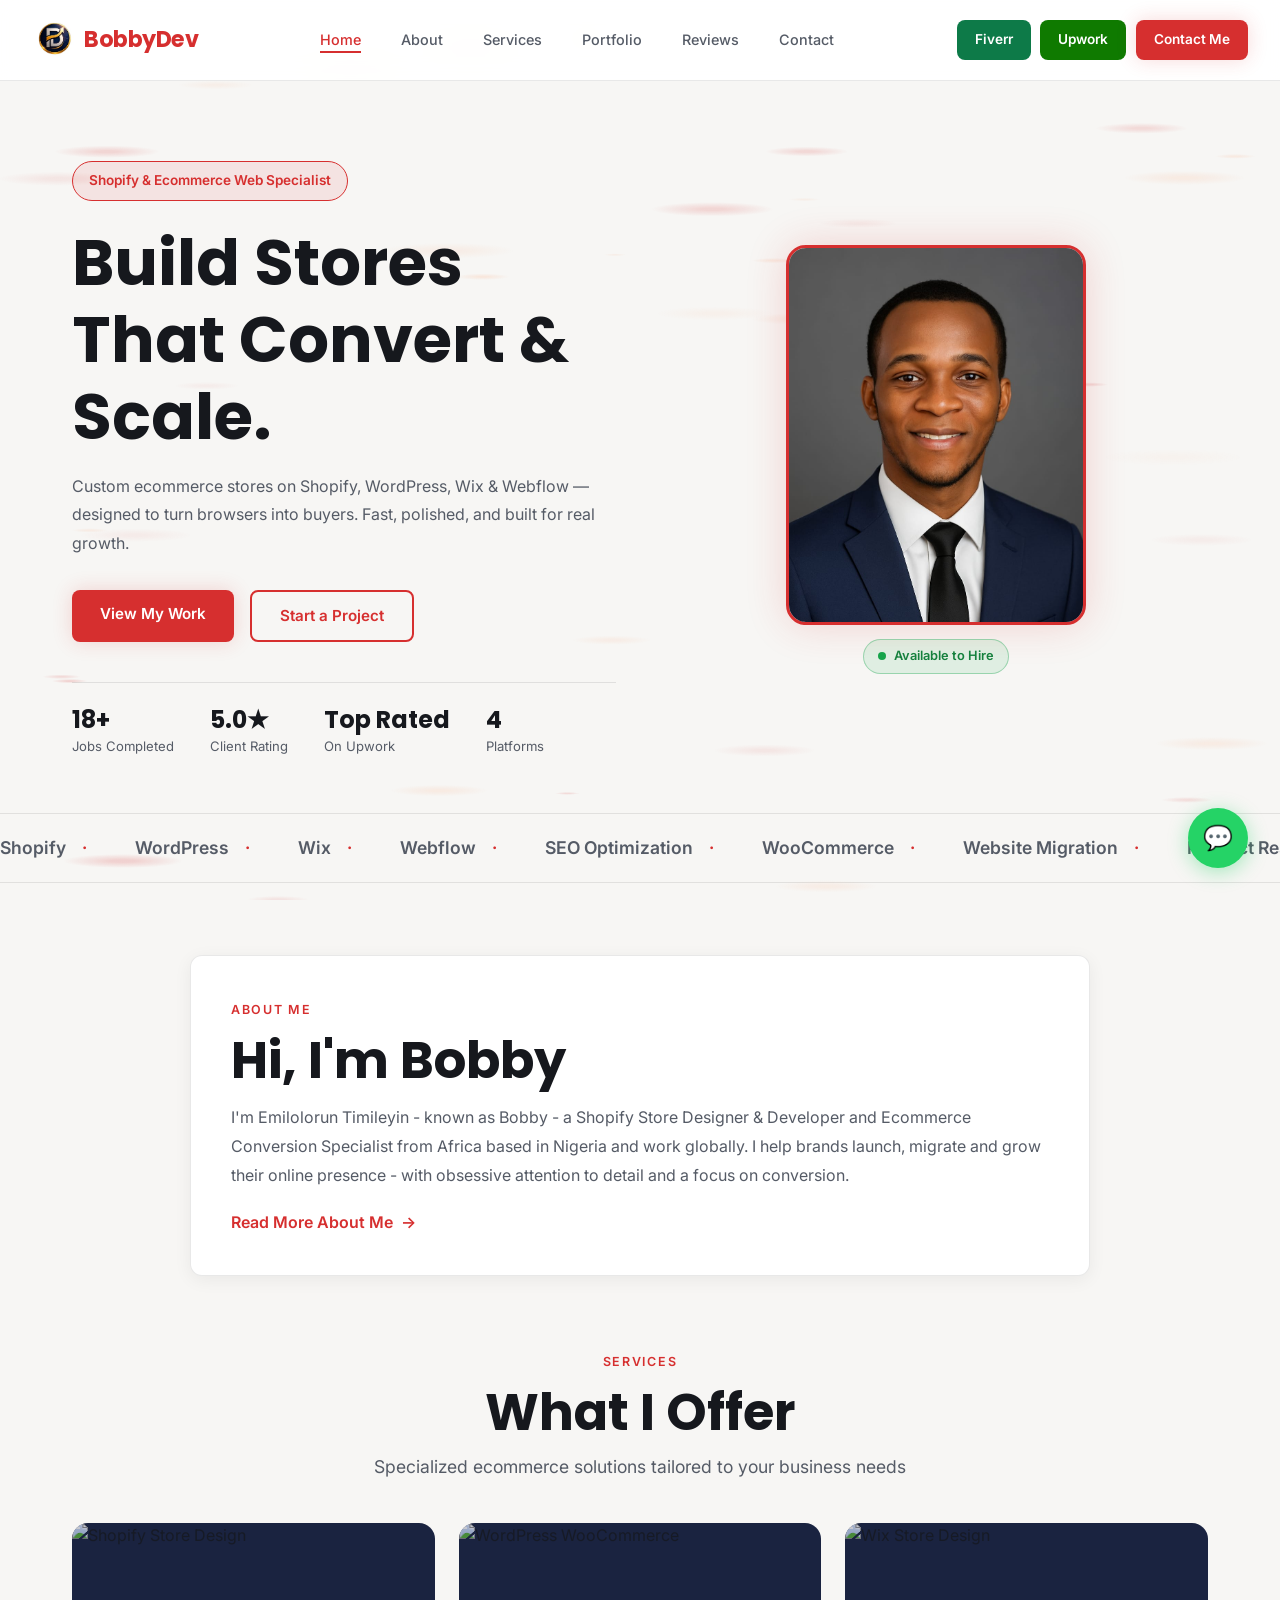
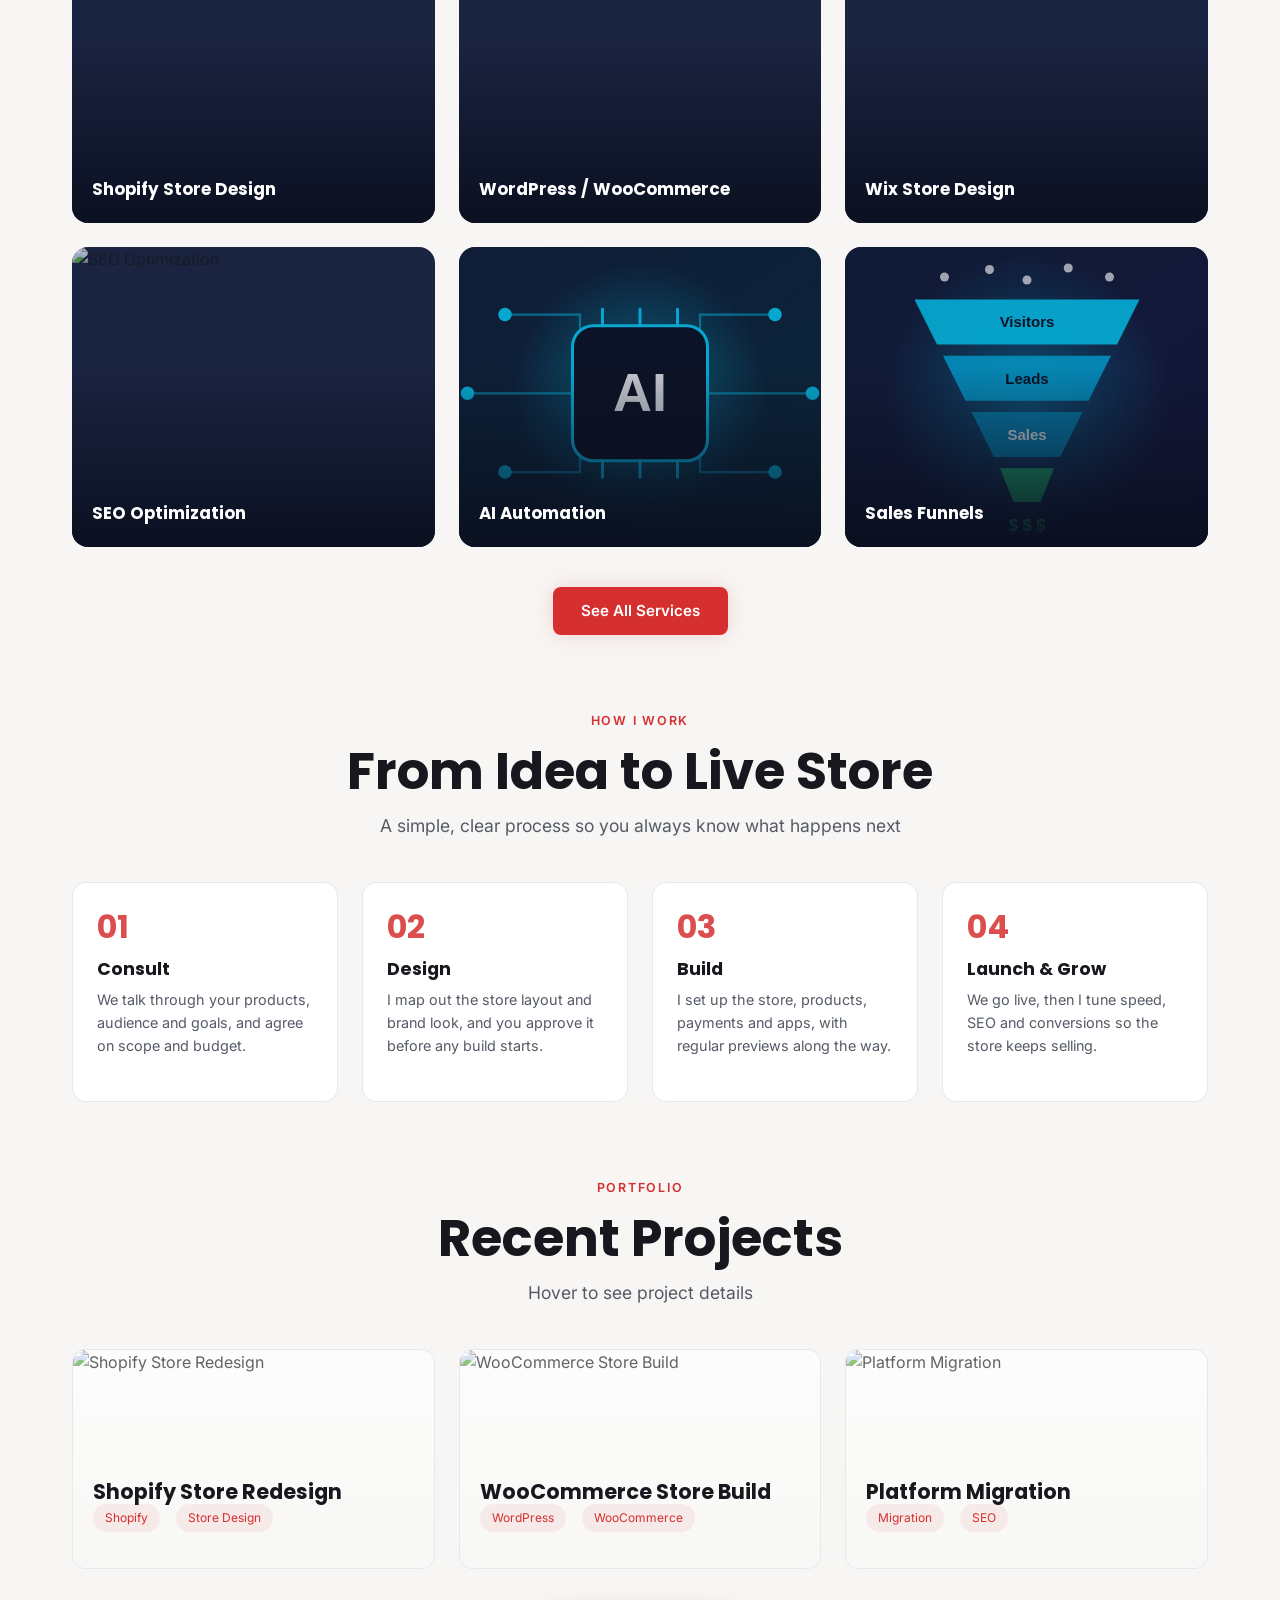
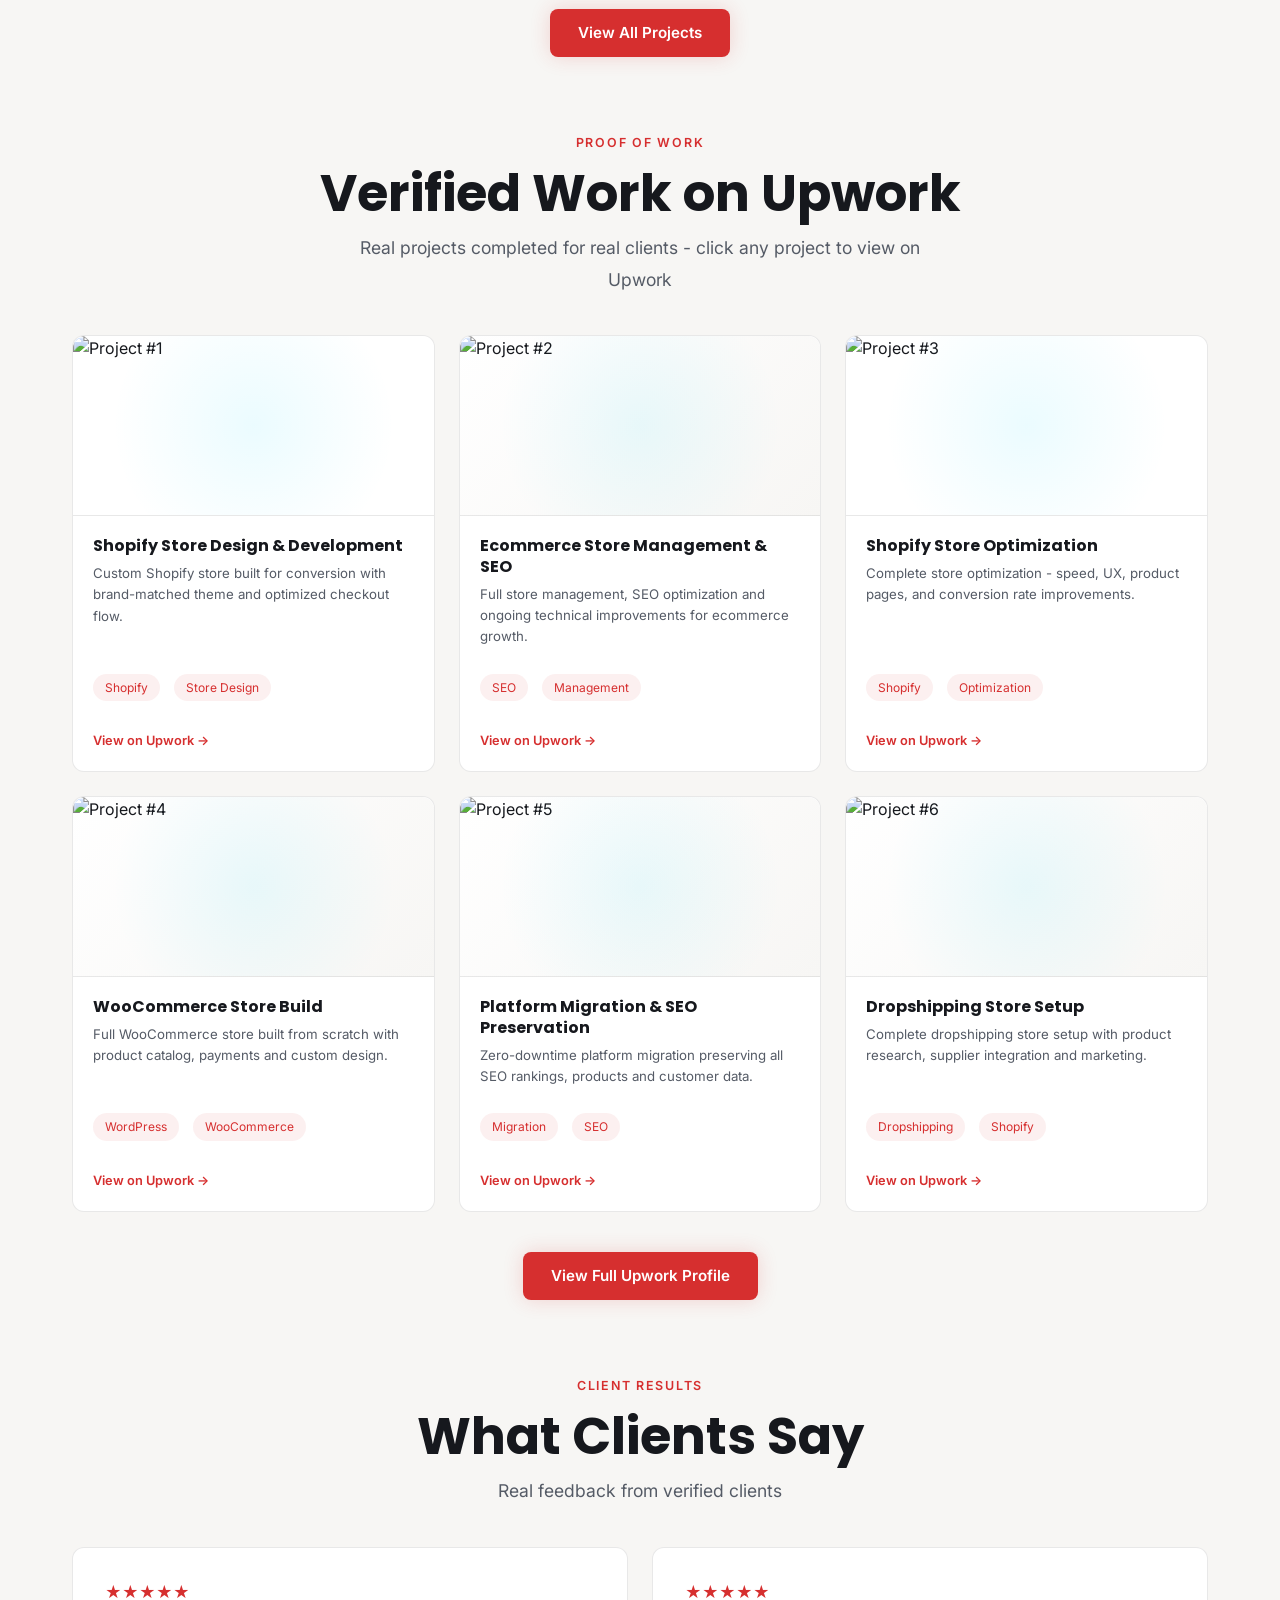
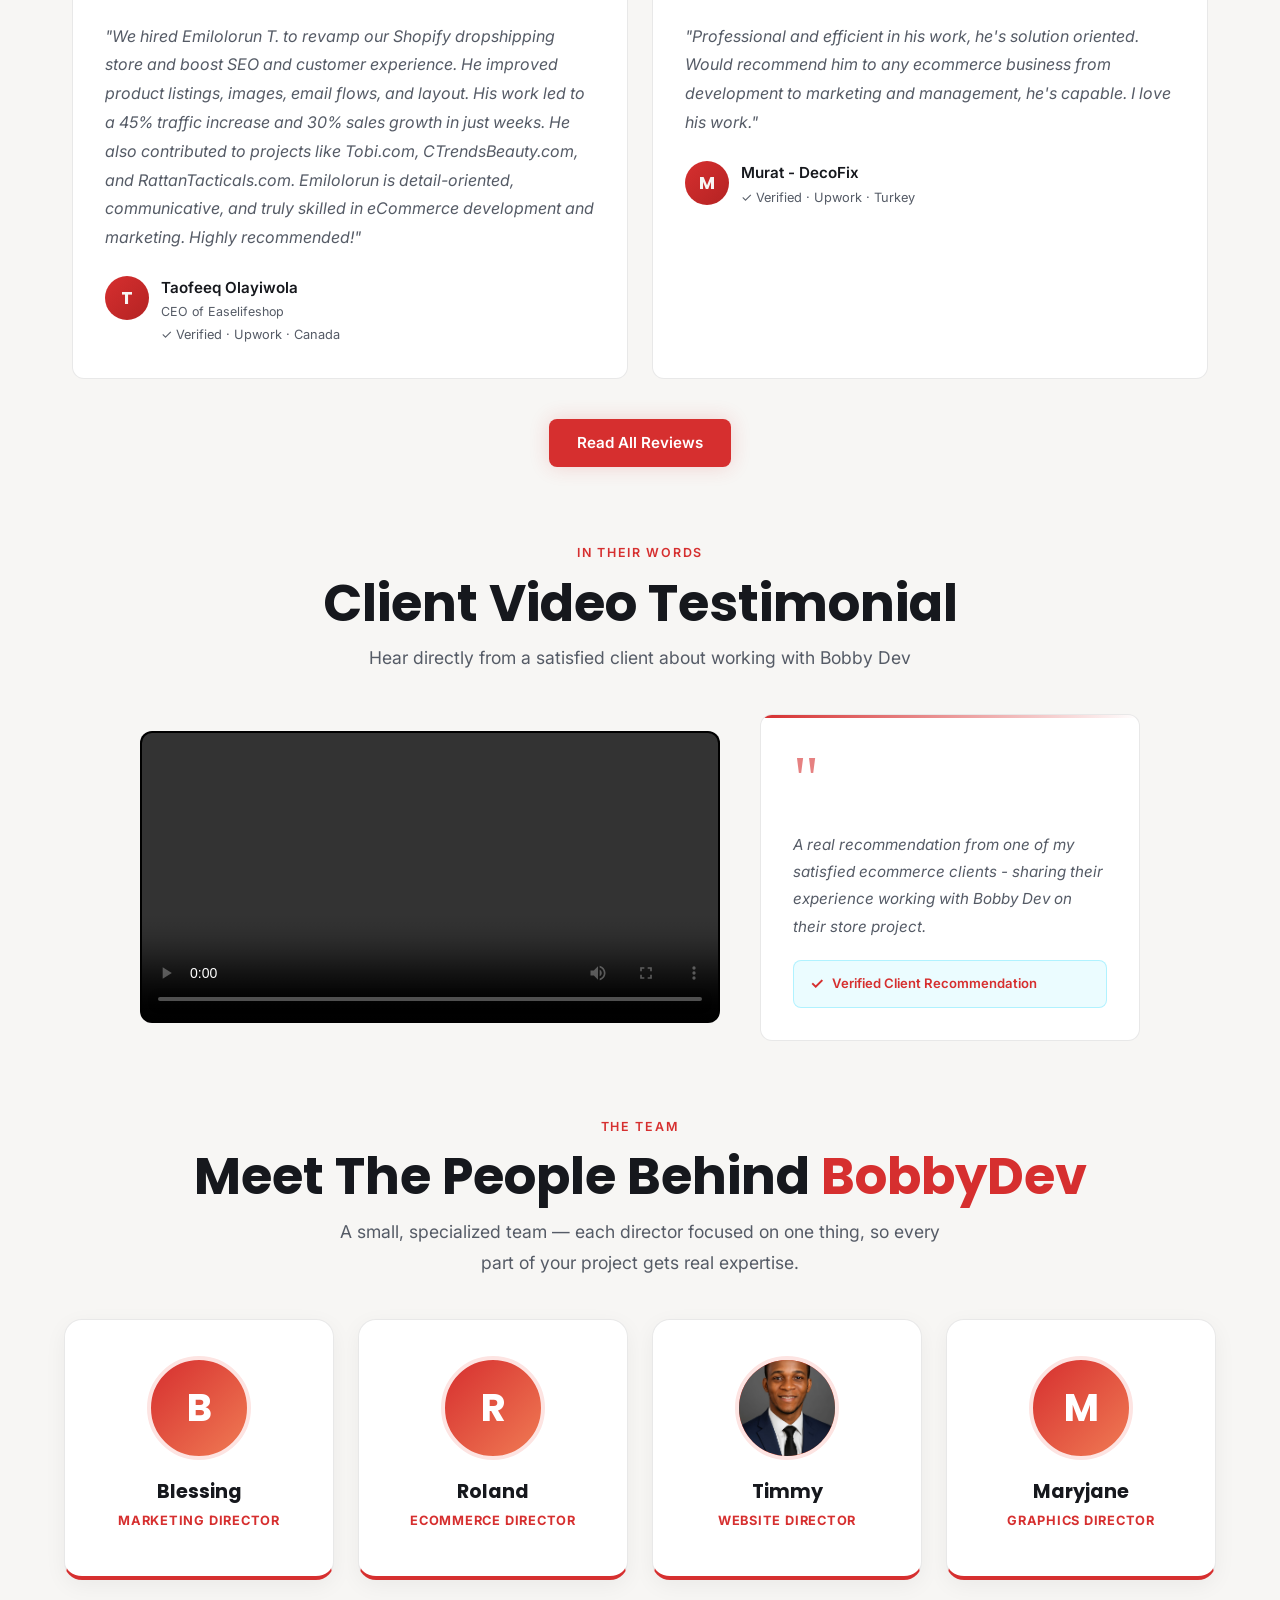
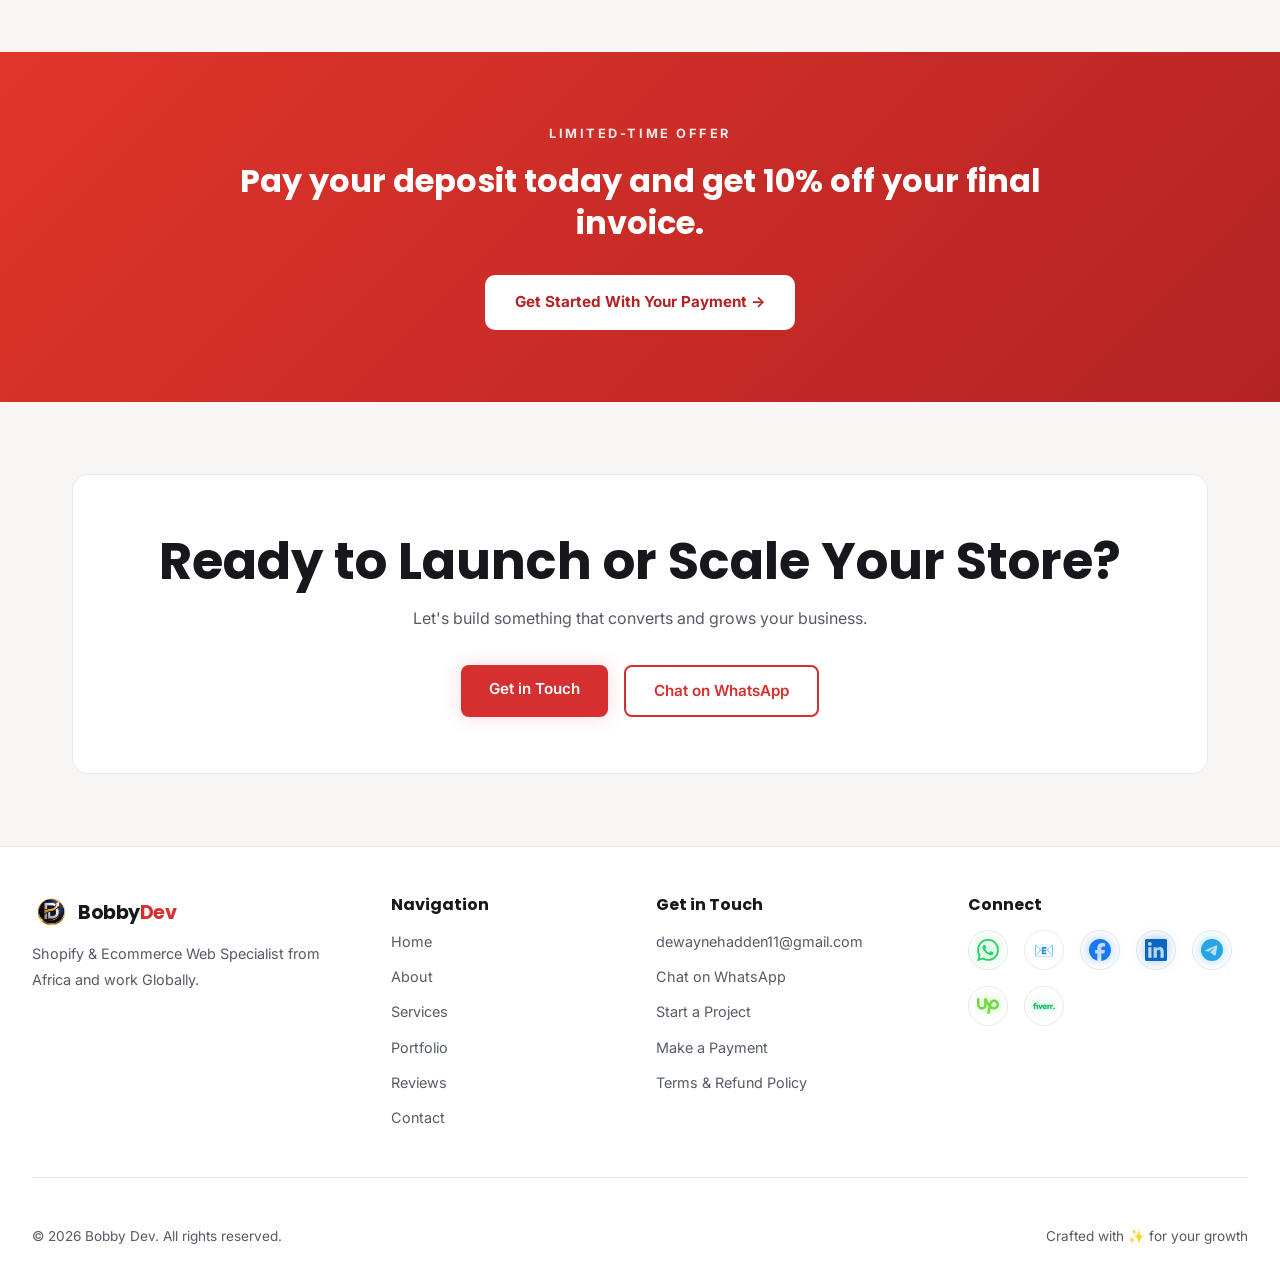
==== commit 5b586702: "Add Terms of Service & Refund Policy page - terms.html: terms of service, payments and deposits, ref" ====
--- a/index.html
+++ b/index.html
@@ -511,6 +511,7 @@
 <a href="https://wa.me/message/BYC7YFBUX4QGG1" target="_blank">Chat on WhatsApp</a>
 <a href="contact.html">Start a Project</a>
 <a href="payment.html">Make a Payment</a>
+<a href="terms.html">Terms &amp; Refund Policy</a>
 </div>
 </div>
 <div class="footer-col">
--- a/styles.css
+++ b/styles.css
@@ -2372,3 +2372,23 @@
 .availability-tag { color: #15803d; background: rgba(22, 163, 74, 0.1); border-color: rgba(22, 163, 74, 0.35); }
 .availability-dot { background: #16a34a; }
 .tech-logo-back h3 { color: var(--text-primary) !important; }
+
+/* ===========================
+   TERMS & POLICIES
+   =========================== */
+.legal-hero { text-align: center; padding-top: 4rem; padding-bottom: 1rem; }
+.legal-hero .eyebrow { display: block; margin-bottom: .75rem; }
+.legal-hero p { color: var(--text-secondary); margin-top: 1rem; }
+.legal { max-width: 780px; margin: 0 auto; padding: 2.5rem; background: #fff; border: 1px solid var(--border); border-radius: 18px; box-shadow: 0 6px 22px rgba(0,0,0,.05); }
+.legal-toc { display: flex; flex-wrap: wrap; gap: 8px; margin-bottom: 2rem; }
+.legal-toc a { background: #fdecea; color: #8f1c1c; padding: 6px 14px; border-radius: 20px; font-size: .85rem; font-weight: 600; }
+.legal h2 { font-size: 1.45rem; margin: 2.25rem 0 .75rem; scroll-margin-top: 90px; }
+.legal h2:first-of-type { margin-top: 0; }
+.legal h3 { font-size: 1.05rem; margin: 1.25rem 0 .4rem; }
+.legal p, .legal li { color: var(--text-secondary); line-height: 1.8; }
+.legal ul { padding-left: 1.25rem; margin: .5rem 0 1rem; }
+.legal li { margin-bottom: .4rem; }
+.legal strong { color: var(--text-primary); }
+.legal a, .pay-info a, .pay-foot a { color: var(--accent); font-weight: 600; text-decoration: underline; }
+@media (max-width: 600px) { .legal { padding: 1.5rem 1.1rem; border-radius: 14px; } }
+.legal .legal-toc a { color: #8f1c1c; text-decoration: none; }
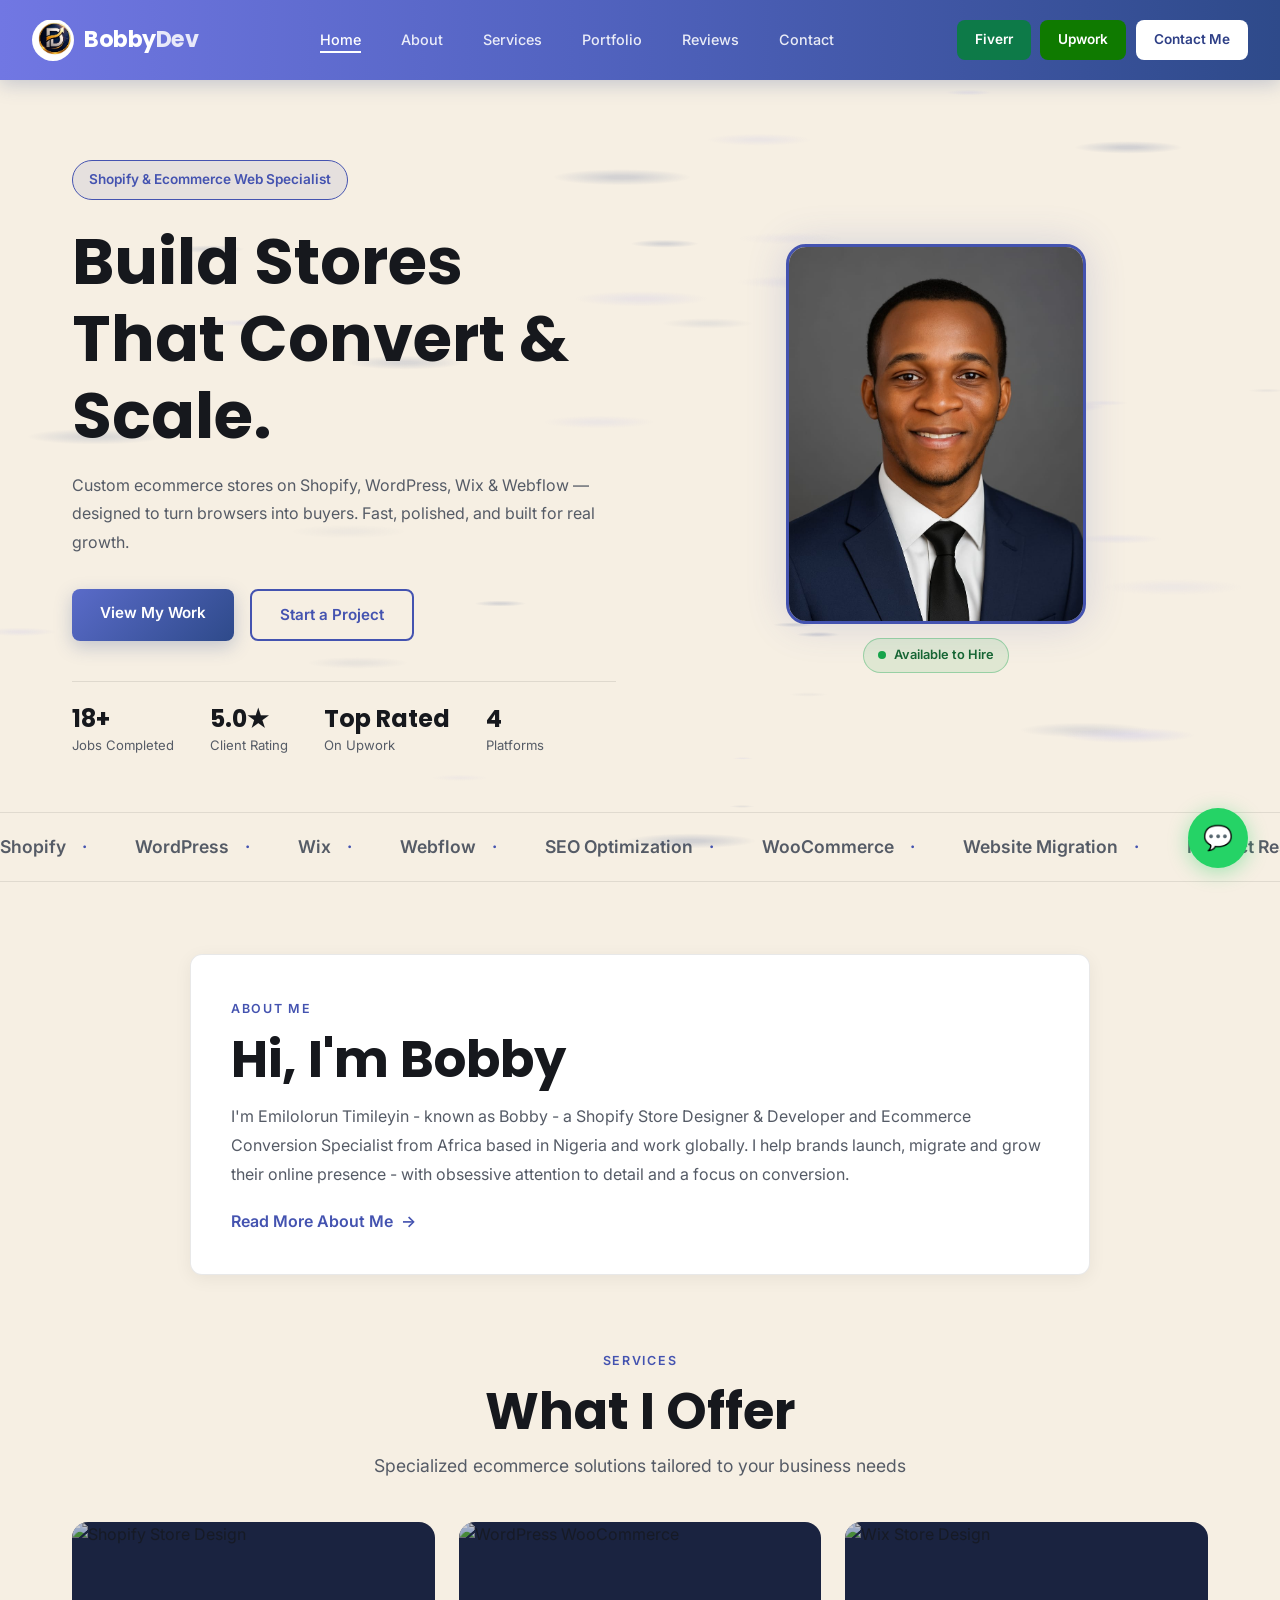
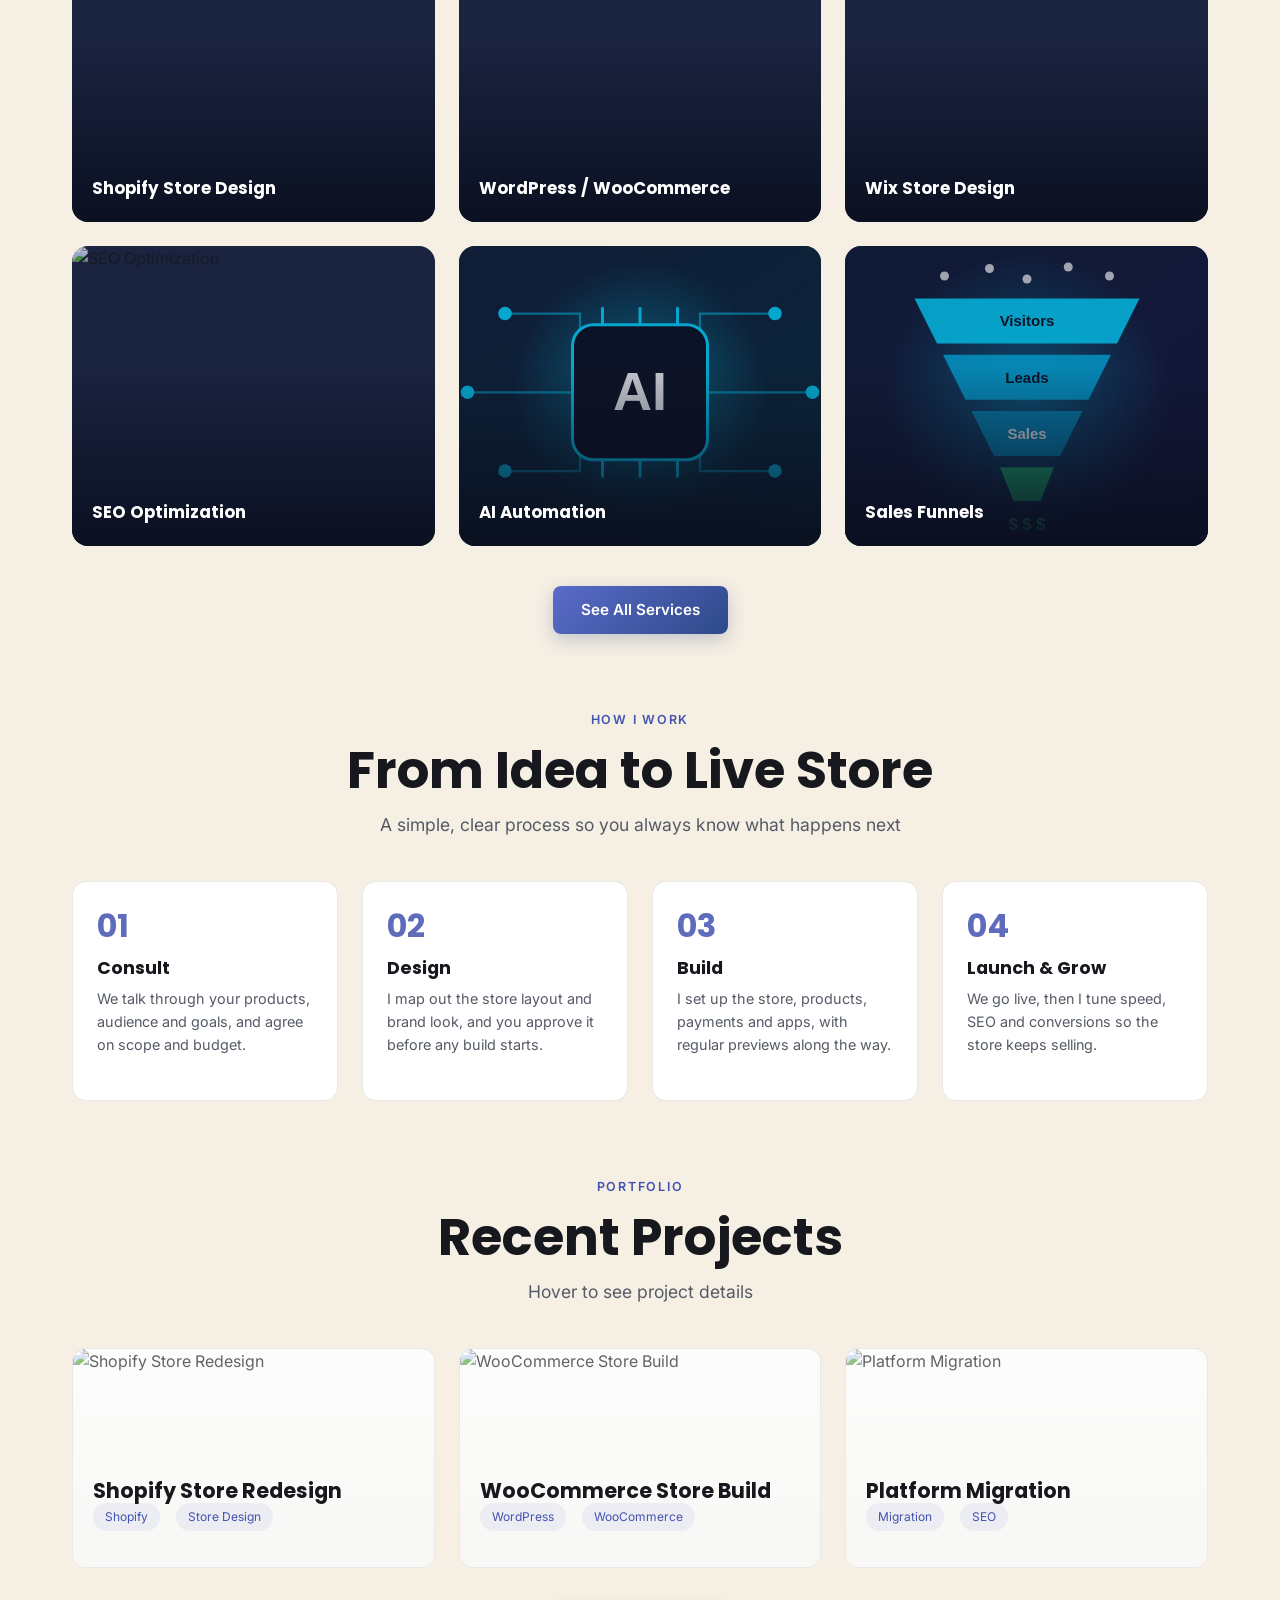
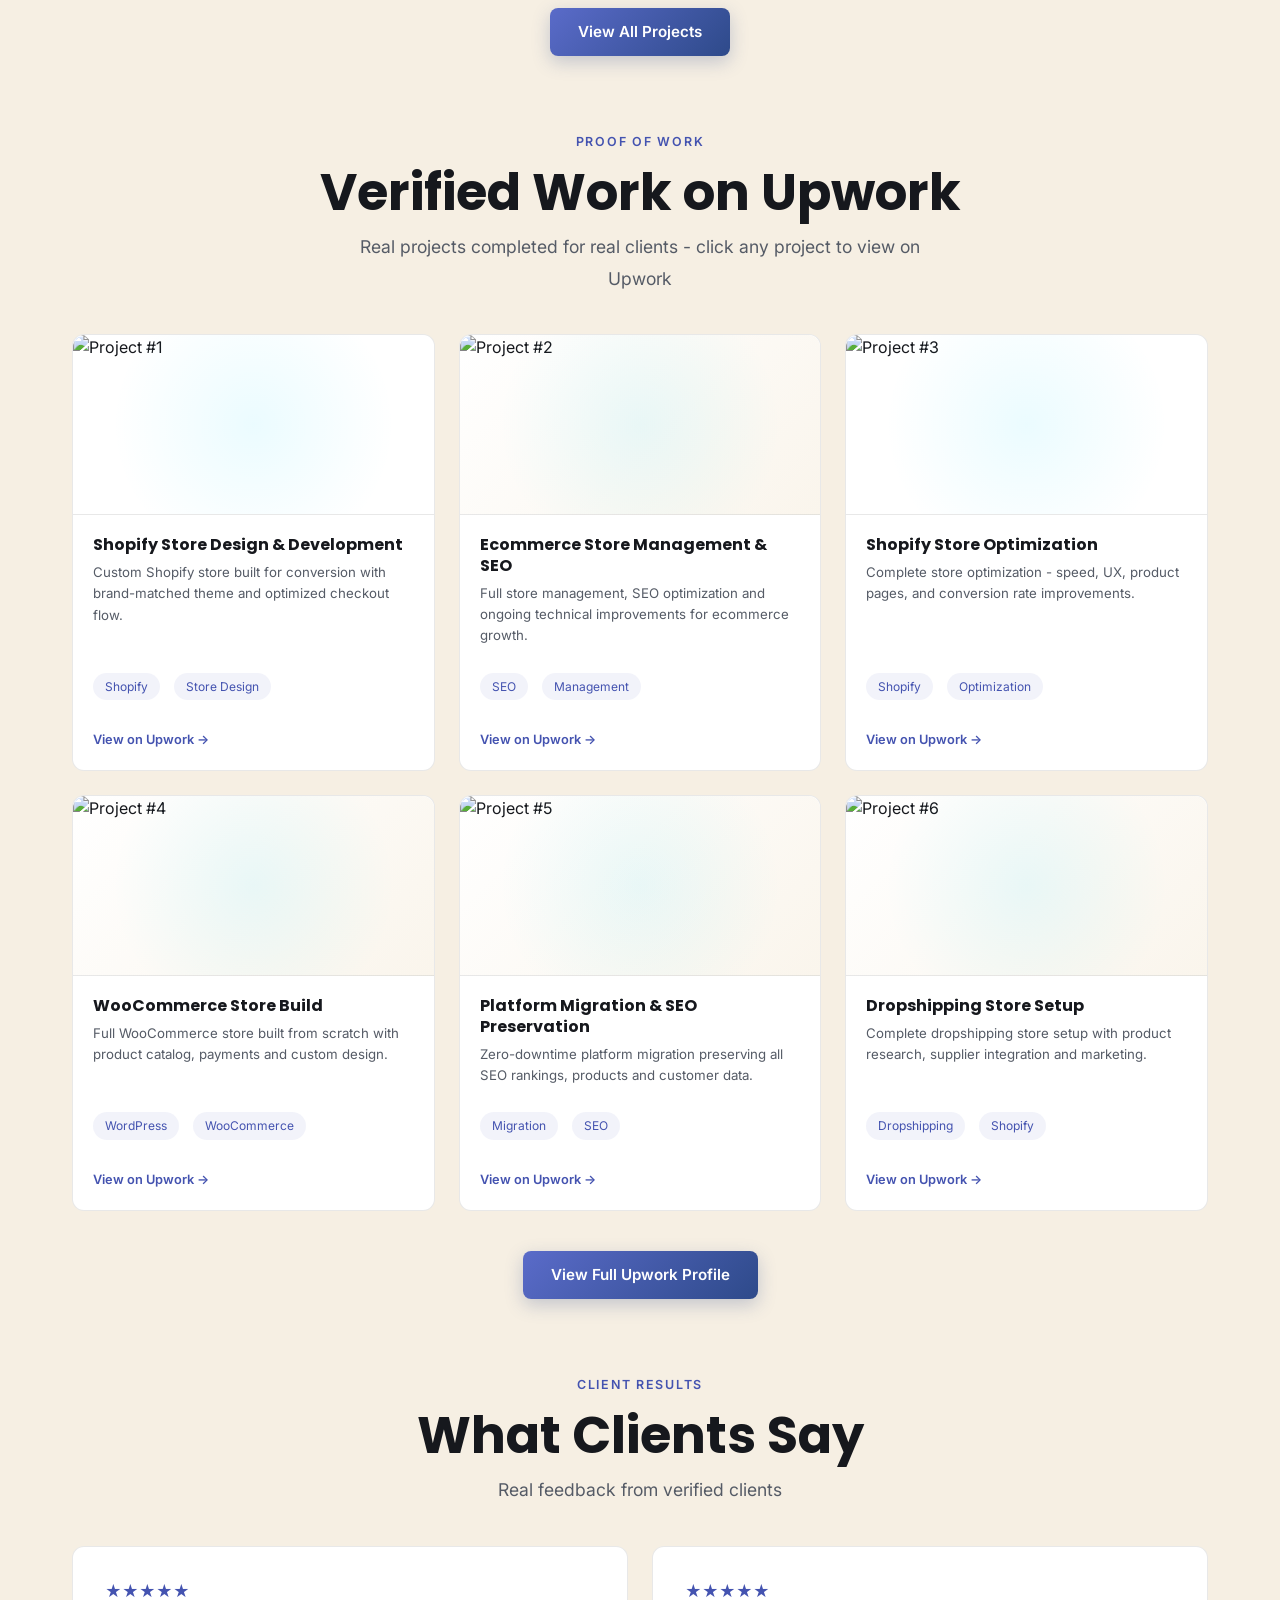
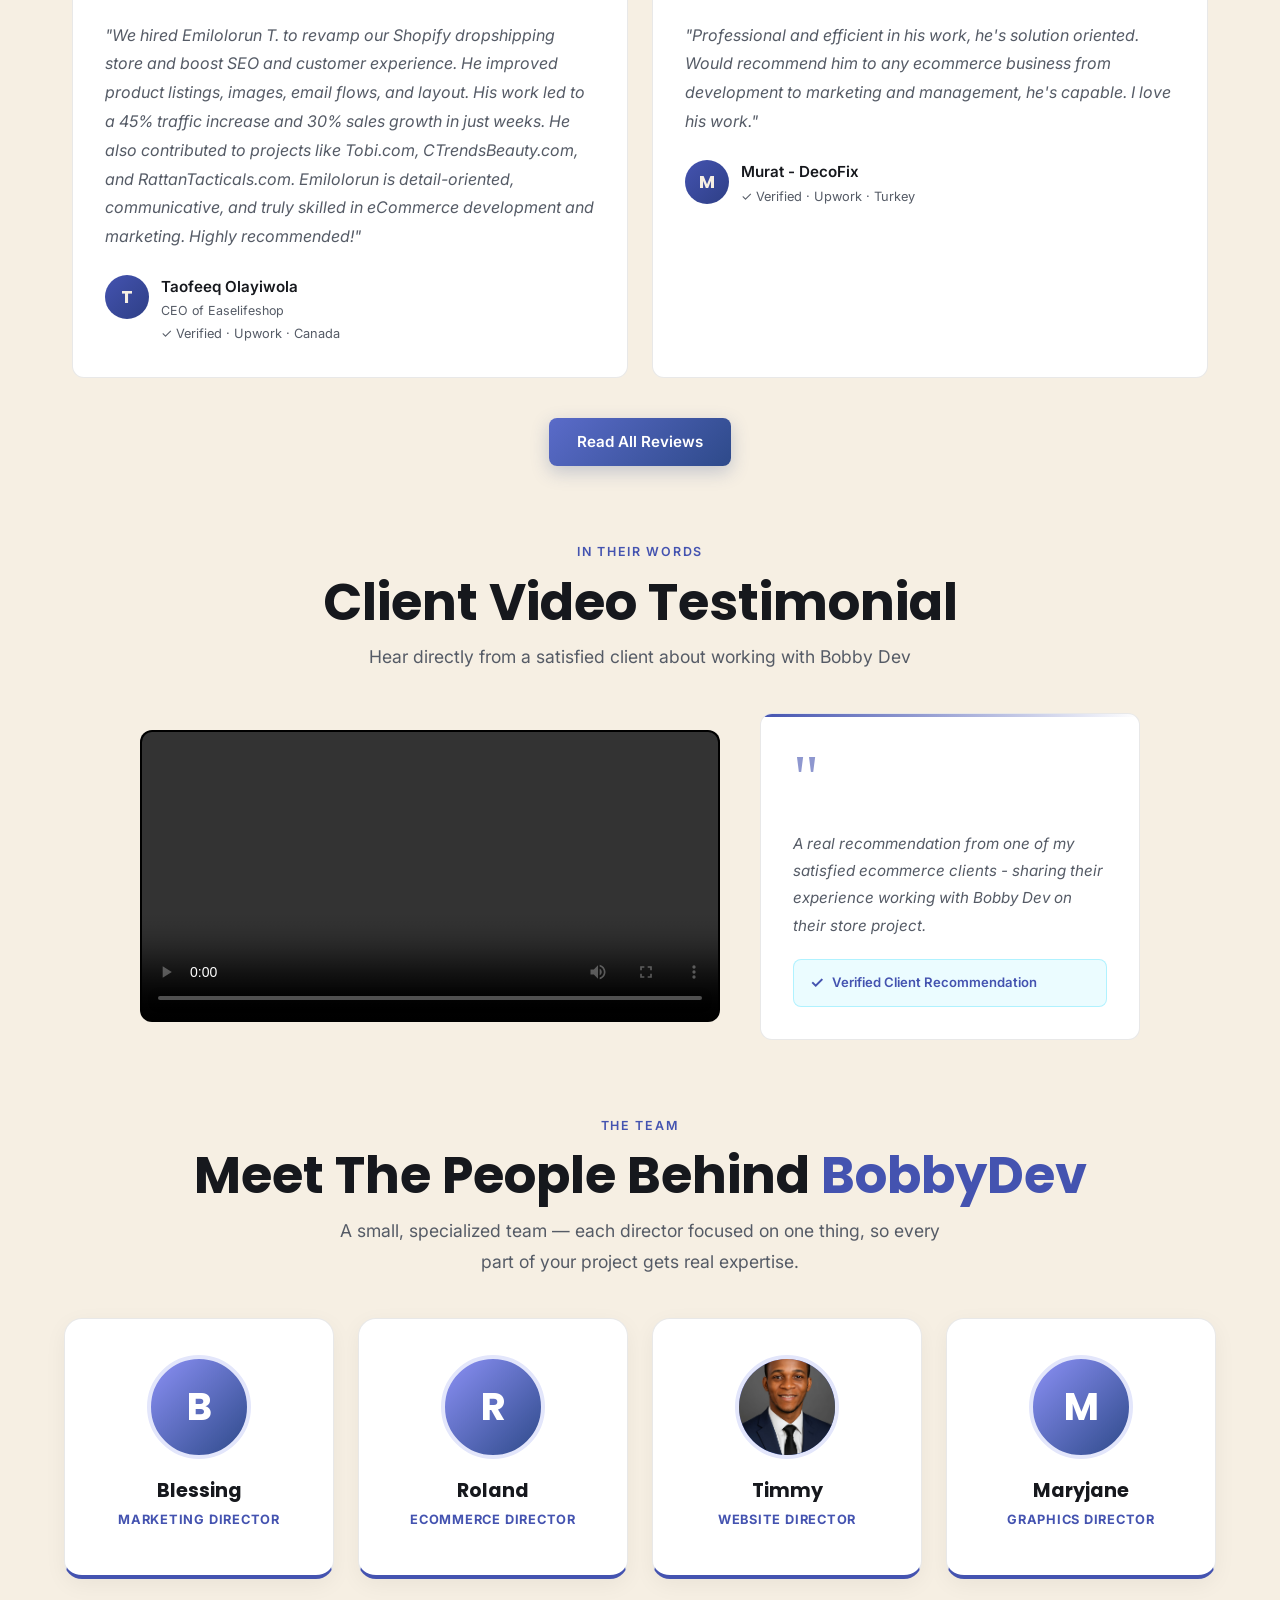
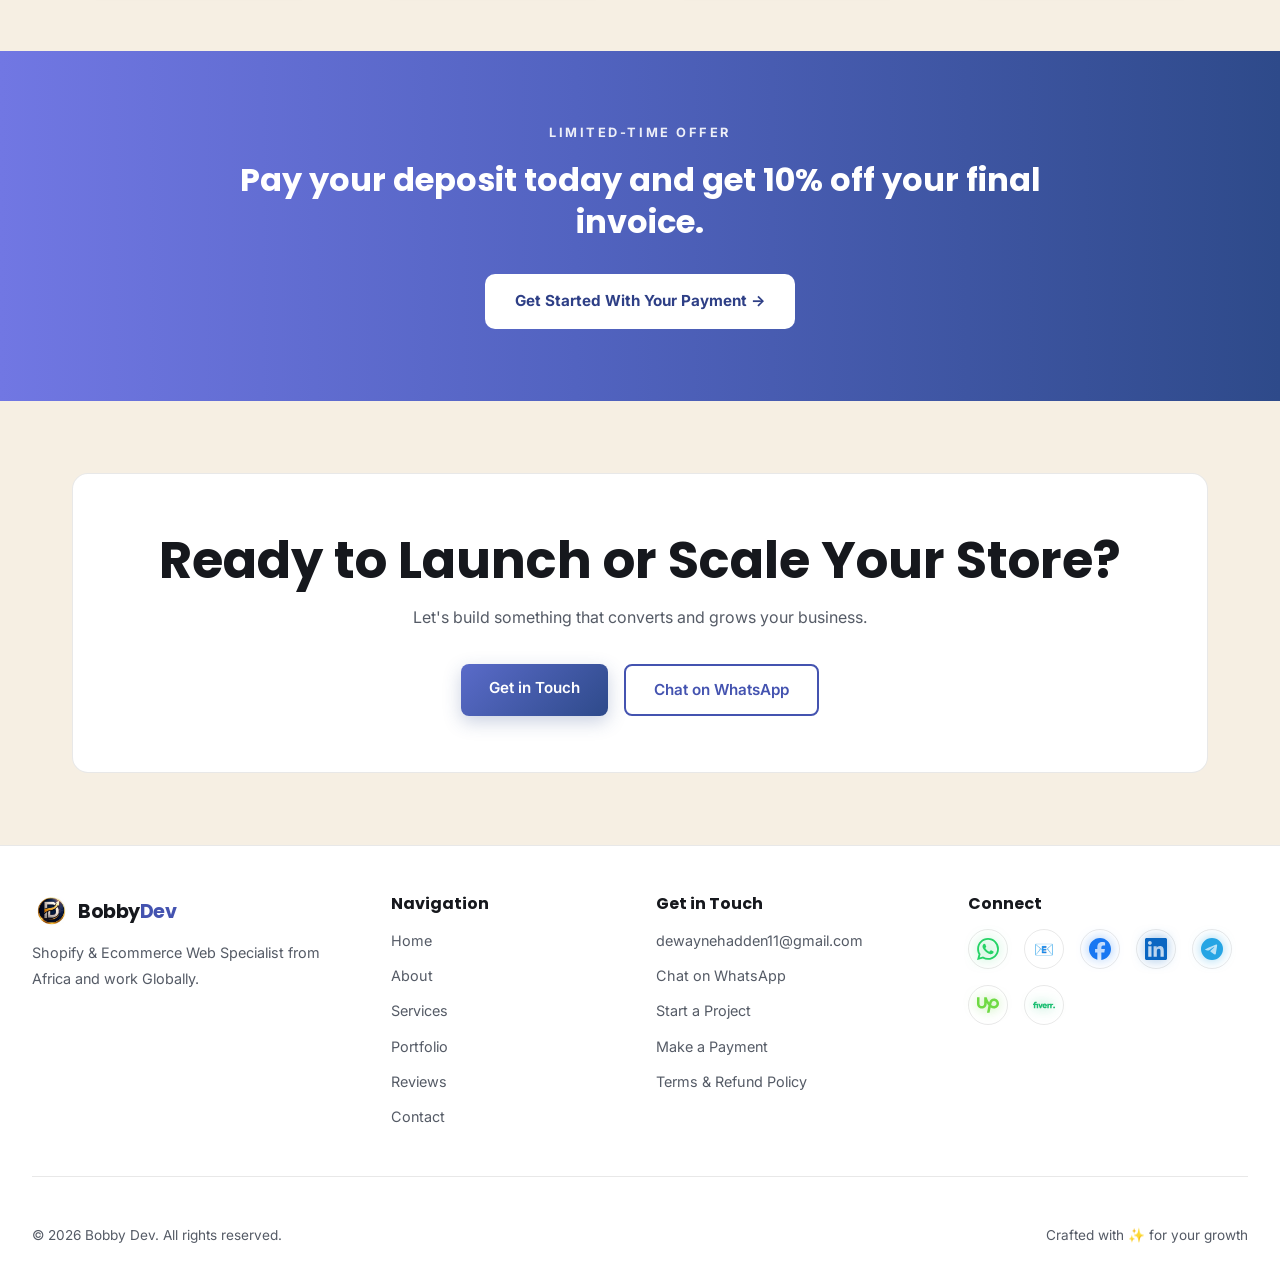
==== commit 7ff436c4: "Recolor site: cream and white with periwinkle-to-navy brand gradient - Cream page background, white " ====
--- a/index.html
+++ b/index.html
@@ -300,7 +300,7 @@
 </a>
 <a class="upwork-card" href="https://www.upwork.com/freelancers/~01d8f8c1ff8dccffea?p=1945929408168148992" target="_blank">
 <div class="upwork-card-inner">
-<div class="upwork-card-img" style="background: linear-gradient(135deg, #ffffff 0%, #f7f6f4 100%);">
+<div class="upwork-card-img" style="background: linear-gradient(135deg, #ffffff 0%, #faf5ec 100%);">
 <img src="https://images.unsplash.com/photo-1433190152045-5a94184895da?auto=format&fit=crop&w=500&q=80" loading="lazy" decoding="async" alt="Project #2"/>
 </div>
 <div class="upwork-card-body">
@@ -326,7 +326,7 @@
 </a>
 <a class="upwork-card" href="https://www.upwork.com/freelancers/~01d8f8c1ff8dccffea?p=2030656501643010048" target="_blank">
 <div class="upwork-card-inner">
-<div class="upwork-card-img" style="background: linear-gradient(135deg, #ffffff 0%, #f7f6f4 100%);">
+<div class="upwork-card-img" style="background: linear-gradient(135deg, #ffffff 0%, #faf5ec 100%);">
 <img src="https://images.unsplash.com/photo-1547658719-da2b51169166?auto=format&fit=crop&w=500&q=80" loading="lazy" decoding="async" alt="Project #4"/>
 </div>
 <div class="upwork-card-body">
@@ -339,7 +339,7 @@
 </a>
 <a class="upwork-card" href="https://www.upwork.com/freelancers/~01d8f8c1ff8dccffea?p=1938622612916563968" target="_blank">
 <div class="upwork-card-inner">
-<div class="upwork-card-img" style="background: linear-gradient(135deg, #ffffff 0%, #f7f6f4 100%);">
+<div class="upwork-card-img" style="background: linear-gradient(135deg, #ffffff 0%, #faf5ec 100%);">
 <img src="https://images.unsplash.com/photo-1558655146-9f40138edfeb?auto=format&fit=crop&w=500&q=80" loading="lazy" decoding="async" alt="Project #5"/>
 </div>
 <div class="upwork-card-body">
@@ -352,7 +352,7 @@
 </a>
 <a class="upwork-card" href="https://www.upwork.com/freelancers/~01d8f8c1ff8dccffea?p=1935517625516105728" target="_blank">
 <div class="upwork-card-inner">
-<div class="upwork-card-img" style="background: linear-gradient(135deg, #ffffff 0%, #f7f6f4 100%);">
+<div class="upwork-card-img" style="background: linear-gradient(135deg, #ffffff 0%, #faf5ec 100%);">
 <img src="https://images.unsplash.com/photo-1566576912321-d58ddd7a6088?auto=format&fit=crop&w=500&q=80" loading="lazy" decoding="async" alt="Project #6"/>
 </div>
 <div class="upwork-card-body">
--- a/styles.css
+++ b/styles.css
@@ -3,15 +3,16 @@
    =========================== */
 
 :root {
-  /* Light theme (CrystalWeb style): warm off-white page, white cards, red accent */
-  --primary-dark: #f7f6f4;      /* page background */
+  /* Cream & white theme with a periwinkle-to-navy brand accent */
+  --primary-dark: #f6efe3;      /* page background (cream) */
   --secondary-dark: #ffffff;    /* cards and panels */
-  --accent: #d62f2f;
-  --accent-dark: #b42323;
+  --accent: #4453b0;
+  --accent-dark: #2e3f86;
+  --brand-gradient: linear-gradient(90deg, #7177e3 0%, #5263c0 45%, #2e4a8a 100%);
   --text-primary: #16181d;
   --text-secondary: #555b66;
   --border: rgba(0, 0, 0, 0.09);
-  --glow: rgba(214, 47, 47, 0.18);
+  --glow: rgba(68, 83, 176, 0.18);
   --font-main: 'Inter', -apple-system, BlinkMacSystemFont, 'Segoe UI', sans-serif;
   --font-accent: 'Poppins', sans-serif;
   --transition: all 0.3s ease;
@@ -46,7 +47,7 @@
 }
 
 a:hover {
-  color: #d62f2f;
+  color: #4453b0;
 }
 
 button {
@@ -106,12 +107,12 @@
 .btn-primary {
   background-color: var(--accent);
   color: var(--primary-dark);
-  box-shadow: 0 0 20px rgba(214,47,47,0.18);
+  box-shadow: 0 0 20px rgba(68, 83, 176,0.18);
 }
 
 .btn-primary:hover {
-  background-color: #d62f2f;
-  box-shadow: 0 0 30px rgba(214,47,47,0.3);
+  background-color: #4453b0;
+  box-shadow: 0 0 30px rgba(68, 83, 176,0.3);
   transform: translateY(-2px);
 }
 
@@ -122,8 +123,8 @@
 }
 
 .btn-secondary:hover {
-  background-color: rgba(214,47,47,0.09);
-  box-shadow: 0 0 20px rgba(214,47,47,0.18);
+  background-color: rgba(68, 83, 176,0.09);
+  box-shadow: 0 0 20px rgba(68, 83, 176,0.18);
   transform: translateY(-2px);
 }
 
@@ -136,7 +137,7 @@
 }
 
 .btn-outline:hover {
-  background-color: rgba(214,47,47,0.09);
+  background-color: rgba(68, 83, 176,0.09);
   border-color: var(--accent);
   color: var(--accent);
 }
@@ -312,7 +313,7 @@
 
 .tag-pill {
   display: inline-block;
-  background-color: rgba(214,47,47,0.09);
+  background-color: rgba(68, 83, 176,0.09);
   border: 1px solid var(--accent);
   color: var(--accent);
   padding: 8px 16px;
@@ -335,7 +336,7 @@
 }
 
 .profile-image:hover {
-  box-shadow: 0 0 60px rgba(214,47,47,0.24), inset 0 0 60px rgba(214,47,47,0.12);
+  box-shadow: 0 0 60px rgba(68, 83, 176,0.24), inset 0 0 60px rgba(68, 83, 176,0.12);
   transform: scale(1.02);
 }
 
@@ -512,7 +513,7 @@
 
 .card-tag {
   display: inline-block;
-  background-color: rgba(214,47,47,0.07);
+  background-color: rgba(68, 83, 176,0.07);
   color: var(--accent);
   padding: 4px 12px;
   border-radius: 20px;
@@ -706,8 +707,8 @@
 .form-group textarea:focus {
   outline: none;
   border-color: var(--accent);
-  background-color: rgba(214,47,47,0.05);
-  box-shadow: 0 0 20px rgba(214,47,47,0.12);
+  background-color: rgba(68, 83, 176,0.05);
+  box-shadow: 0 0 20px rgba(68, 83, 176,0.12);
 }
 
 .form-group textarea {
@@ -728,13 +729,13 @@
 }
 
 .form-submit:hover {
-  background-color: #d62f2f;
-  box-shadow: 0 0 30px rgba(214,47,47,0.3);
+  background-color: #4453b0;
+  box-shadow: 0 0 30px rgba(68, 83, 176,0.3);
   transform: translateY(-2px);
 }
 
 .form-success {
-  background-color: rgba(214,47,47,0.14);
+  background-color: rgba(68, 83, 176,0.14);
   border: 1px solid var(--accent);
   color: var(--accent);
   padding: 1.5rem;
@@ -1248,7 +1249,7 @@
 
 .upwork-platform-badge {
   font-size: 3rem;
-  filter: drop-shadow(0 0 12px rgba(214,47,47,0.36));
+  filter: drop-shadow(0 0 12px rgba(68, 83, 176,0.36));
 }
 
 .upwork-proj-num {
@@ -1466,8 +1467,8 @@
 }
 
 .testimonial-featured {
-  border-color: rgba(214,47,47,0.27);
-  background: linear-gradient(135deg, var(--secondary-dark), rgba(214,47,47,0.03));
+  border-color: rgba(68, 83, 176,0.27);
+  background: linear-gradient(135deg, var(--secondary-dark), rgba(68, 83, 176,0.03));
   position: relative;
 }
 
@@ -1742,7 +1743,7 @@
 .tech-logo-img{width:72px;height:72px;object-fit:contain;filter: drop-shadow(0 2px 14px var(--logo-glow,rgba(0,0,0,0.06)));transition:transform .35s;}
 .tech-logo-card:hover .tech-logo-img{transform:scale(1.08);}
 .tech-logo-front span{color: #16181d;font-size:.95rem;font-weight:700;font-family:'Poppins',sans-serif;letter-spacing:.02em;}
-.tech-logo-back{transform:rotateX(180deg);background: linear-gradient(145deg,#ffffff,#f7f6f4);border: 1px solid rgba(0,0,0,0.06);text-align:center;}
+.tech-logo-back{transform:rotateX(180deg);background: linear-gradient(145deg,#ffffff,#faf5ec);border: 1px solid rgba(0,0,0,0.06);text-align:center;}
 .tech-logo-back-icon{width:38px;height:38px;object-fit:contain;opacity:.85;}
 .tech-logo-back h3{color: #16181d;font-size:.88rem;font-weight:700;font-family:'Poppins',sans-serif;margin:0;color: var(--logo-accent,#16181d);}
 .tech-logo-back p{color: #555b66;font-size:.76rem;line-height:1.6;margin:0;}
@@ -1765,7 +1766,7 @@
 .rev-flip-inner{position:relative;width:100%;height:100%;transform-style:preserve-3d;transition:transform .65s cubic-bezier(.4,0,.2,1);}
 .rev-flip-card:hover .rev-flip-inner{transform:rotateX(-180deg);}
 .rev-flip-front,.rev-flip-back{position:absolute;inset:0;border-radius:18px;backface-visibility:hidden;-webkit-backface-visibility:hidden;padding:26px 24px;display:flex;flex-direction:column;align-items:center;text-align:center;}
-.rev-flip-front{background: linear-gradient(145deg,#ffffff,#f7f6f4);border: 1px solid rgba(0,0,0,0.05);gap:8px;justify-content:center;}
+.rev-flip-front{background: linear-gradient(145deg,#ffffff,#faf5ec);border: 1px solid rgba(0,0,0,0.05);gap:8px;justify-content:center;}
 .rev-stars{color: #b45309;font-size:1.1rem;letter-spacing:2px;}
 .rev-avatar{width:56px;height:56px;border-radius:50%;display:flex;align-items:center;justify-content:center;font-size:1.5rem;font-weight:700;font-family:'Poppins',sans-serif;color: #16181d;margin:4px 0;flex-shrink:0;}
 .rev-front-name{font-size:.95rem;font-weight:700;font-family:'Poppins',sans-serif;color: #16181d;}
@@ -1797,7 +1798,7 @@
 @media(max-width:768px){.contact-cards{grid-template-columns:repeat(2,1fr);}}
 @media(max-width:480px){.contact-cards{grid-template-columns:1fr;}}
 .contact-card-link-wrap{text-decoration:none;}
-.contact-card{background: linear-gradient(145deg,#ffffff,#f7f6f4);border: 1px solid rgba(0,0,0,0.05);border-radius:16px;padding:28px 20px;text-align:center;cursor:pointer;transition:border-color .3s,box-shadow .3s;}
+.contact-card{background: linear-gradient(145deg,#ffffff,#faf5ec);border: 1px solid rgba(0,0,0,0.05);border-radius:16px;padding:28px 20px;text-align:center;cursor:pointer;transition:border-color .3s,box-shadow .3s;}
 .contact-card:hover{border-color: rgba(0,0,0,0.11);box-shadow: 0 8px 32px rgba(0,0,0,0.07);animation:contactBounce .55s cubic-bezier(.36,.07,.19,.97);}
 @keyframes contactBounce{0%,100%{transform:translateY(0);}20%{transform:translateY(-16px);}40%{transform:translateY(-8px);}60%{transform:translateY(-4px);}80%{transform:translateY(-2px);}}
 .contact-card-icon{display:flex;align-items:center;justify-content:center;margin-bottom:14px;}
@@ -2199,11 +2200,11 @@
   font-size: 0.9rem;
   font-weight: 500;
   color: var(--accent);
-  background: rgba(214,47,47,0.07);
-  border: 1px solid rgba(214,47,47,0.23);
+  background: rgba(68, 83, 176,0.07);
+  border: 1px solid rgba(68, 83, 176,0.23);
   transition: var(--transition);
 }
-.skill-chip:hover { background: rgba(214,47,47,0.14); box-shadow: 0 0 16px var(--glow); }
+.skill-chip:hover { background: rgba(68, 83, 176,0.14); box-shadow: 0 0 16px var(--glow); }
 .about-steps {
   list-style: none;
   display: grid;
@@ -2224,7 +2225,7 @@
   font-weight: 700;
   color: var(--primary-dark);
   background: var(--accent);
-  box-shadow: 0 0 18px rgba(214,47,47,0.21);
+  box-shadow: 0 0 18px rgba(68, 83, 176,0.21);
 }
 .about-step h3 { font-size: 1.15rem; margin-bottom: 0.4rem; }
 .about-step p { color: var(--text-secondary); font-size: 0.95rem; line-height: 1.7; }
@@ -2243,8 +2244,8 @@
   text-align: center;
   border-radius: 24px;
   background: linear-gradient(135deg, var(--secondary-dark), #ffffff);
-  border: 1px solid rgba(214,47,47,0.18);
-  box-shadow: 0 0 40px rgba(214,47,47,0.05);
+  border: 1px solid rgba(68, 83, 176,0.18);
+  box-shadow: 0 0 40px rgba(68, 83, 176,0.05);
 }
 .consult-card h2 { margin-bottom: 1rem; }
 .consult-card p {
@@ -2275,7 +2276,7 @@
 .btn-primary { color: #fff; }
 .btn-primary:hover { background-color: var(--accent-dark); color: #fff; }
 .btn-secondary { color: var(--accent); border-color: var(--accent); }
-.btn-secondary:hover { background-color: rgba(214, 47, 47, 0.08); }
+.btn-secondary:hover { background-color: rgba(68, 83, 176, 0.08); }
 nav { background: rgba(255, 255, 255, 0.92); backdrop-filter: blur(10px); border-bottom: 1px solid var(--border); }
 .card, .vflip-back, .flip-svc-back { box-shadow: 0 4px 18px rgba(0, 0, 0, 0.06); }
 
@@ -2291,23 +2292,23 @@
   border-bottom: 4px solid var(--accent);
   transition: transform .25s ease, box-shadow .25s ease;
 }
-.team-card:hover { transform: translateY(-6px); box-shadow: 0 16px 34px rgba(214, 47, 47, 0.14); }
+.team-card:hover { transform: translateY(-6px); box-shadow: 0 16px 34px rgba(68, 83, 176, 0.14); }
 .team-photo {
   position: relative; width: 104px; height: 104px; margin: 0 auto 1.25rem;
-  border-radius: 50%; overflow: hidden; border: 4px solid #fde4e2;
-  background: linear-gradient(135deg, #d62f2f, #f07b54);
+  border-radius: 50%; overflow: hidden; border: 4px solid #e3e6fb;
+  background: linear-gradient(135deg, #4453b0, #8b90f5);
   display: flex; align-items: center; justify-content: center;
 }
 .team-photo img { position: absolute; inset: 0; width: 100%; height: 100%; object-fit: cover; }
 .team-initial { color: #fff; font-family: var(--font-accent); font-size: 2.4rem; font-weight: 700; }
 .team-card h3 { font-size: 1.2rem; margin-bottom: .35rem; }
 .team-role { color: var(--accent); font-size: .8rem; font-weight: 700; letter-spacing: .06em; text-transform: uppercase; }
-.offer-banner { background: linear-gradient(135deg, #e0352b, #b42323); color: #fff; text-align: center; padding: 4.5rem 1.5rem; }
+.offer-banner { background: linear-gradient(135deg, #7f86ee, #2e3f86); color: #fff; text-align: center; padding: 4.5rem 1.5rem; }
 .offer-inner { max-width: 820px; margin: 0 auto; }
 .offer-eyebrow { display: block; font-size: .8rem; font-weight: 700; letter-spacing: .2em; text-transform: uppercase; opacity: .9; margin-bottom: 1rem; }
 .offer-banner h2 { color: #fff; font-size: clamp(1.4rem, 3vw, 2rem); line-height: 1.3; margin-bottom: 2rem; }
-.offer-btn { background: #fff; color: #b42323; font-weight: 700; padding: 15px 30px; border-radius: 10px; }
-.offer-btn:hover { background: #fff3f2; color: #b42323; transform: translateY(-2px); }
+.offer-btn { background: #fff; color: #2e3f86; font-weight: 700; padding: 15px 30px; border-radius: 10px; }
+.offer-btn:hover { background: #eef0fc; color: #2e3f86; transform: translateY(-2px); }
 @media (max-width: 960px) { .team-grid { grid-template-columns: repeat(2, 1fr); } }
 @media (max-width: 480px) { .team-grid { gap: 14px; padding: 0 1rem; } .team-card { padding: 1.5rem .75rem 1.25rem; } .team-photo { width: 84px; height: 84px; } }
 
@@ -2319,21 +2320,21 @@
 .pay-hero p { color: var(--text-secondary); font-size: 1.1rem; max-width: 560px; margin: 1.25rem auto 0; }
 .pay-section { padding-top: 1.5rem; }
 .pay-box { max-width: 560px; margin: 0 auto; background: #fff; border: 1px solid var(--border); border-radius: 22px; padding: 1.5rem; box-shadow: 0 14px 40px rgba(0,0,0,.07); }
-.pay-tabs { display: grid; grid-template-columns: 1fr 1fr; gap: 6px; background: #f3f1ee; border-radius: 12px; padding: 5px; margin-bottom: 1.75rem; }
+.pay-tabs { display: grid; grid-template-columns: 1fr 1fr; gap: 6px; background: #f1e8da; border-radius: 12px; padding: 5px; margin-bottom: 1.75rem; }
 .pay-tab { border: 0; background: transparent; padding: 11px; border-radius: 9px; font: inherit; font-weight: 600; color: var(--text-secondary); cursor: pointer; }
-.pay-tab.active { background: var(--accent); color: #fff; box-shadow: 0 4px 12px rgba(214,47,47,.25); }
+.pay-tab.active { background: var(--accent); color: #fff; box-shadow: 0 4px 12px rgba(68, 83, 176,.25); }
 .pay-panel h2 { font-size: 1.6rem; margin-bottom: .5rem; }
 .pay-lead { color: var(--text-secondary); margin-bottom: 1.25rem; line-height: 1.6; }
-.pay-info { background: #f7f6f4; border: 1px solid var(--border); border-radius: 12px; padding: 1rem 1.1rem; font-size: .88rem; line-height: 1.65; color: var(--text-secondary); margin-bottom: 1rem; }
+.pay-info { background: #faf5ec; border: 1px solid var(--border); border-radius: 12px; padding: 1rem 1.1rem; font-size: .88rem; line-height: 1.65; color: var(--text-secondary); margin-bottom: 1rem; }
 .pay-info strong { color: var(--text-primary); }
 .pay-info p + p { margin-top: .4rem; }
-.pay-offer { background: #fdecea; color: #8f1c1c; border: 1px solid #f6c4bf; border-radius: 12px; padding: 12px 16px; font-size: .9rem; margin-bottom: 1.5rem; }
+.pay-offer { background: #eceefb; color: #2e3f86; border: 1px solid #cdd2f3; border-radius: 12px; padding: 12px 16px; font-size: .9rem; margin-bottom: 1.5rem; }
 .pay-panel label { display: block; font-size: .75rem; font-weight: 700; letter-spacing: .06em; text-transform: uppercase; color: var(--text-secondary); margin-bottom: 1rem; }
 .pay-panel input:not([type=checkbox]), .pay-panel textarea {
   display: block; width: 100%; margin-top: .45rem; padding: 12px 14px; border: 1px solid #ddd8d2; border-radius: 10px;
   font: inherit; font-size: .95rem; text-transform: none; letter-spacing: 0; color: var(--text-primary); background: #fff;
 }
-.pay-panel input:focus, .pay-panel textarea:focus { outline: 2px solid rgba(214,47,47,.35); border-color: var(--accent); }
+.pay-panel input:focus, .pay-panel textarea:focus { outline: 2px solid rgba(68, 83, 176,.35); border-color: var(--accent); }
 .pay-row { display: grid; grid-template-columns: 1fr 1fr; gap: 12px; }
 .pay-label { display: block; font-size: .75rem; font-weight: 700; letter-spacing: .06em; text-transform: uppercase; color: var(--text-secondary); margin-bottom: .45rem; }
 .pay-choices { display: grid; grid-template-columns: 1fr 1fr; gap: 10px; margin-bottom: 1rem; }
@@ -2351,7 +2352,7 @@
 .pay-foot { text-align: center; font-size: .82rem; color: var(--text-secondary); margin-top: .75rem; }
 .pay-intl { text-align: center; color: var(--text-secondary); margin: 1.5rem auto 0; max-width: 560px; padding: 0 1rem; font-size: .92rem; }
 .pay-intl a { color: var(--accent); font-weight: 600; }
-.bank-details { background: #f7f6f4; border-radius: 12px; padding: .9rem 1.1rem; margin-bottom: 1rem; }
+.bank-details { background: #faf5ec; border-radius: 12px; padding: .9rem 1.1rem; margin-bottom: 1rem; }
 .bank-details div { display: flex; justify-content: space-between; gap: 1rem; padding: .45rem 0; border-bottom: 1px dashed #e2ddd8; }
 .bank-details div:last-child { border-bottom: 0; }
 .bank-details dt { color: var(--text-secondary); font-size: .9rem; }
@@ -2381,7 +2382,7 @@
 .legal-hero p { color: var(--text-secondary); margin-top: 1rem; }
 .legal { max-width: 780px; margin: 0 auto; padding: 2.5rem; background: #fff; border: 1px solid var(--border); border-radius: 18px; box-shadow: 0 6px 22px rgba(0,0,0,.05); }
 .legal-toc { display: flex; flex-wrap: wrap; gap: 8px; margin-bottom: 2rem; }
-.legal-toc a { background: #fdecea; color: #8f1c1c; padding: 6px 14px; border-radius: 20px; font-size: .85rem; font-weight: 600; }
+.legal-toc a { background: #eceefb; color: #2e3f86; padding: 6px 14px; border-radius: 20px; font-size: .85rem; font-weight: 600; }
 .legal h2 { font-size: 1.45rem; margin: 2.25rem 0 .75rem; scroll-margin-top: 90px; }
 .legal h2:first-of-type { margin-top: 0; }
 .legal h3 { font-size: 1.05rem; margin: 1.25rem 0 .4rem; }
@@ -2391,4 +2392,29 @@
 .legal strong { color: var(--text-primary); }
 .legal a, .pay-info a, .pay-foot a { color: var(--accent); font-weight: 600; text-decoration: underline; }
 @media (max-width: 600px) { .legal { padding: 1.5rem 1.1rem; border-radius: 14px; } }
-.legal .legal-toc a { color: #8f1c1c; text-decoration: none; }
+.legal .legal-toc a { color: #2e3f86; text-decoration: none; }
+
+/* ===========================
+   CREAM THEME: GRADIENT HEADER, BUTTONS, BANNERS
+   =========================== */
+body { background-color: var(--primary-dark); }
+nav { background: var(--brand-gradient); border-bottom: 0; box-shadow: 0 4px 18px rgba(46, 74, 138, 0.25); }
+nav .logo-text, nav .logo-accent { color: #fff; }
+nav .nav-links a { color: rgba(255, 255, 255, 0.88); }
+nav .nav-links a:hover, nav .nav-links a.active { color: #fff; }
+nav .nav-links a.active::after { background-color: #fff; }
+nav .hamburger span { background-color: #fff; }
+nav .nav-cta .btn-primary { background: #fff; color: var(--accent-dark); box-shadow: none; }
+nav .nav-cta .btn-primary:hover { background: #f6efe3; color: var(--accent-dark); }
+.btn-primary { background: linear-gradient(135deg, #5a6bc9, #2e4a8a); border: 0; box-shadow: 0 6px 18px rgba(46, 74, 138, 0.25); }
+.btn-primary:hover { background: linear-gradient(135deg, #4453b0, #243a70); }
+.offer-banner { background: var(--brand-gradient); }
+.offer-btn, .offer-btn:hover { color: var(--accent-dark); }
+.pay-tab.active, .pay-choice.active { background: linear-gradient(135deg, #5a6bc9, #2e4a8a); }
+.pay-submit { background: linear-gradient(135deg, #5a6bc9, #2e4a8a); }
+.team-photo { background: linear-gradient(135deg, #8b90f5, #2e4a8a); }
+.card, .team-card, .pay-card, .pay-box, .legal, .consult-card { background-color: #fff; }
+.availability-tag { color: #166534; }
+nav .logo-text, nav .logo span.logo-text { color: #fff; }
+nav .logo-text .logo-accent, nav .logo span.logo-accent, nav .logo span span { color: #dfe2ff; }
+nav .logo-accent { color: #fff !important; opacity: .85; }
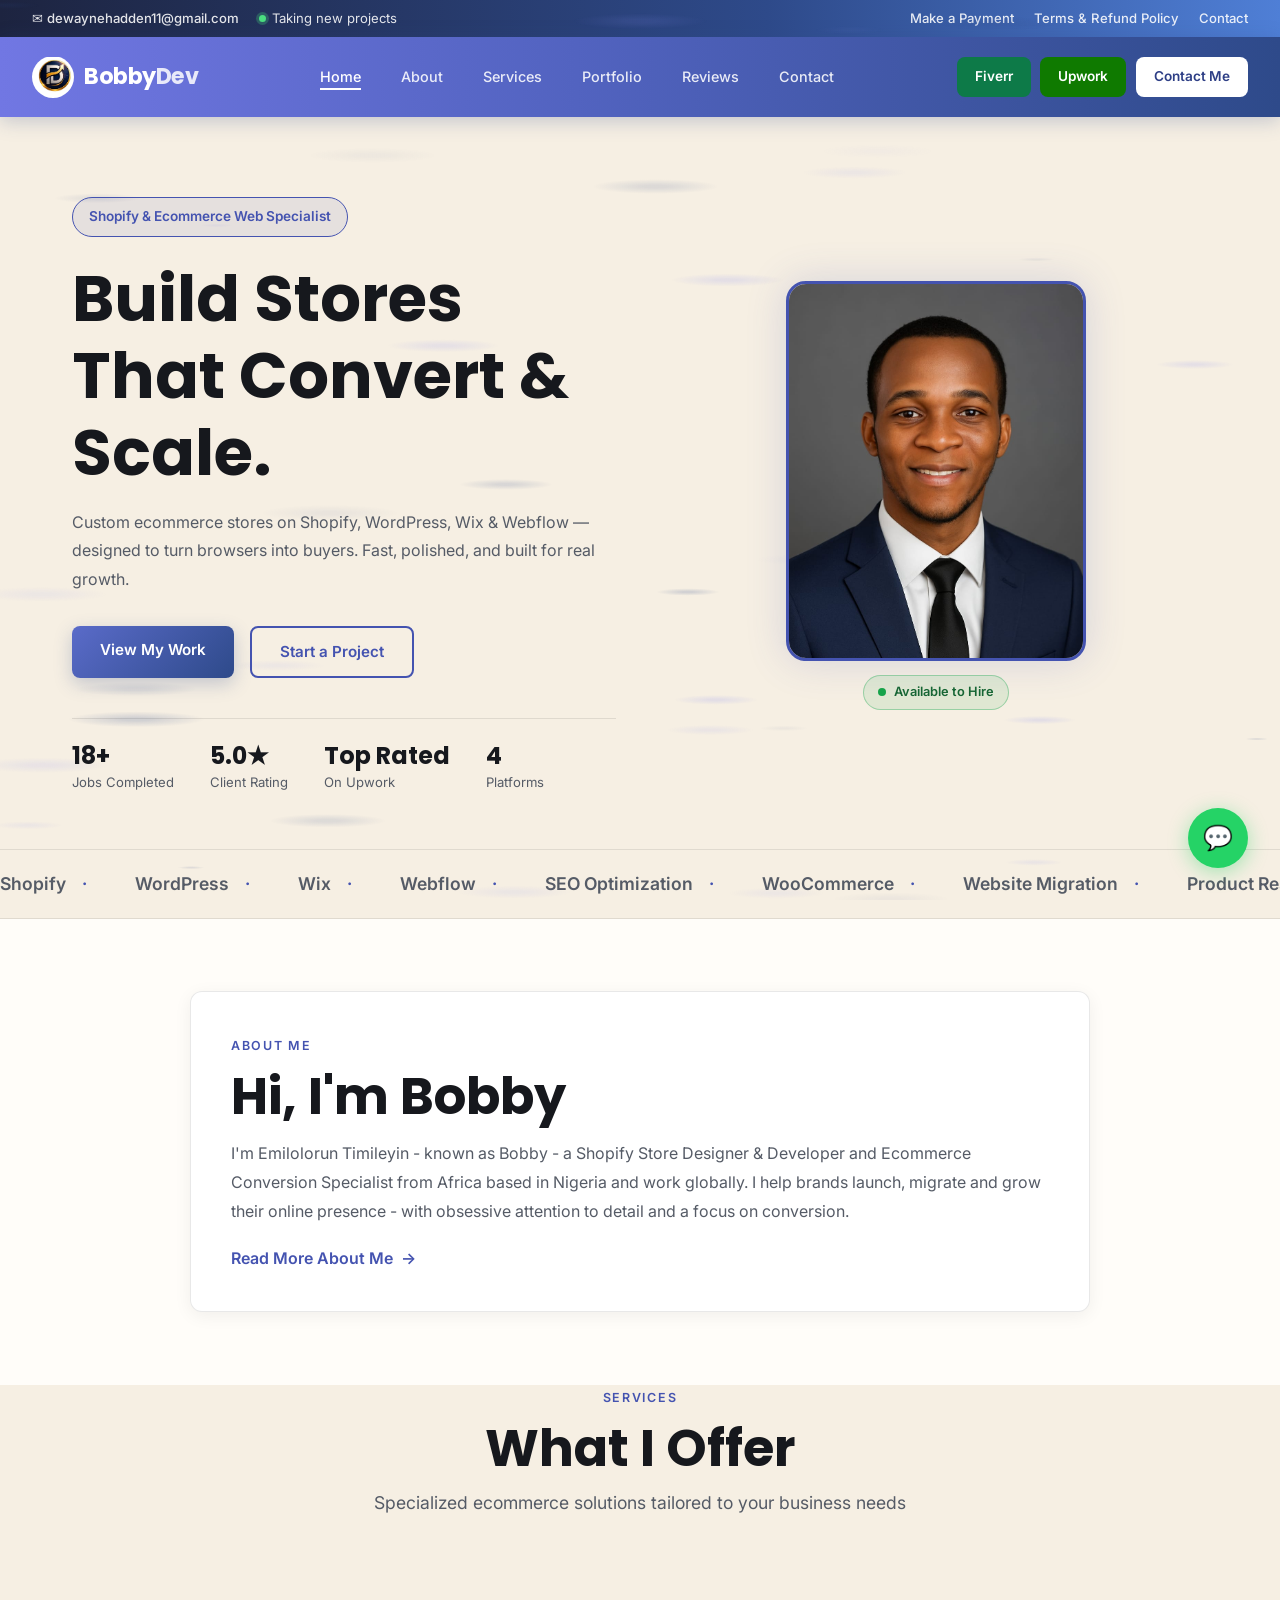
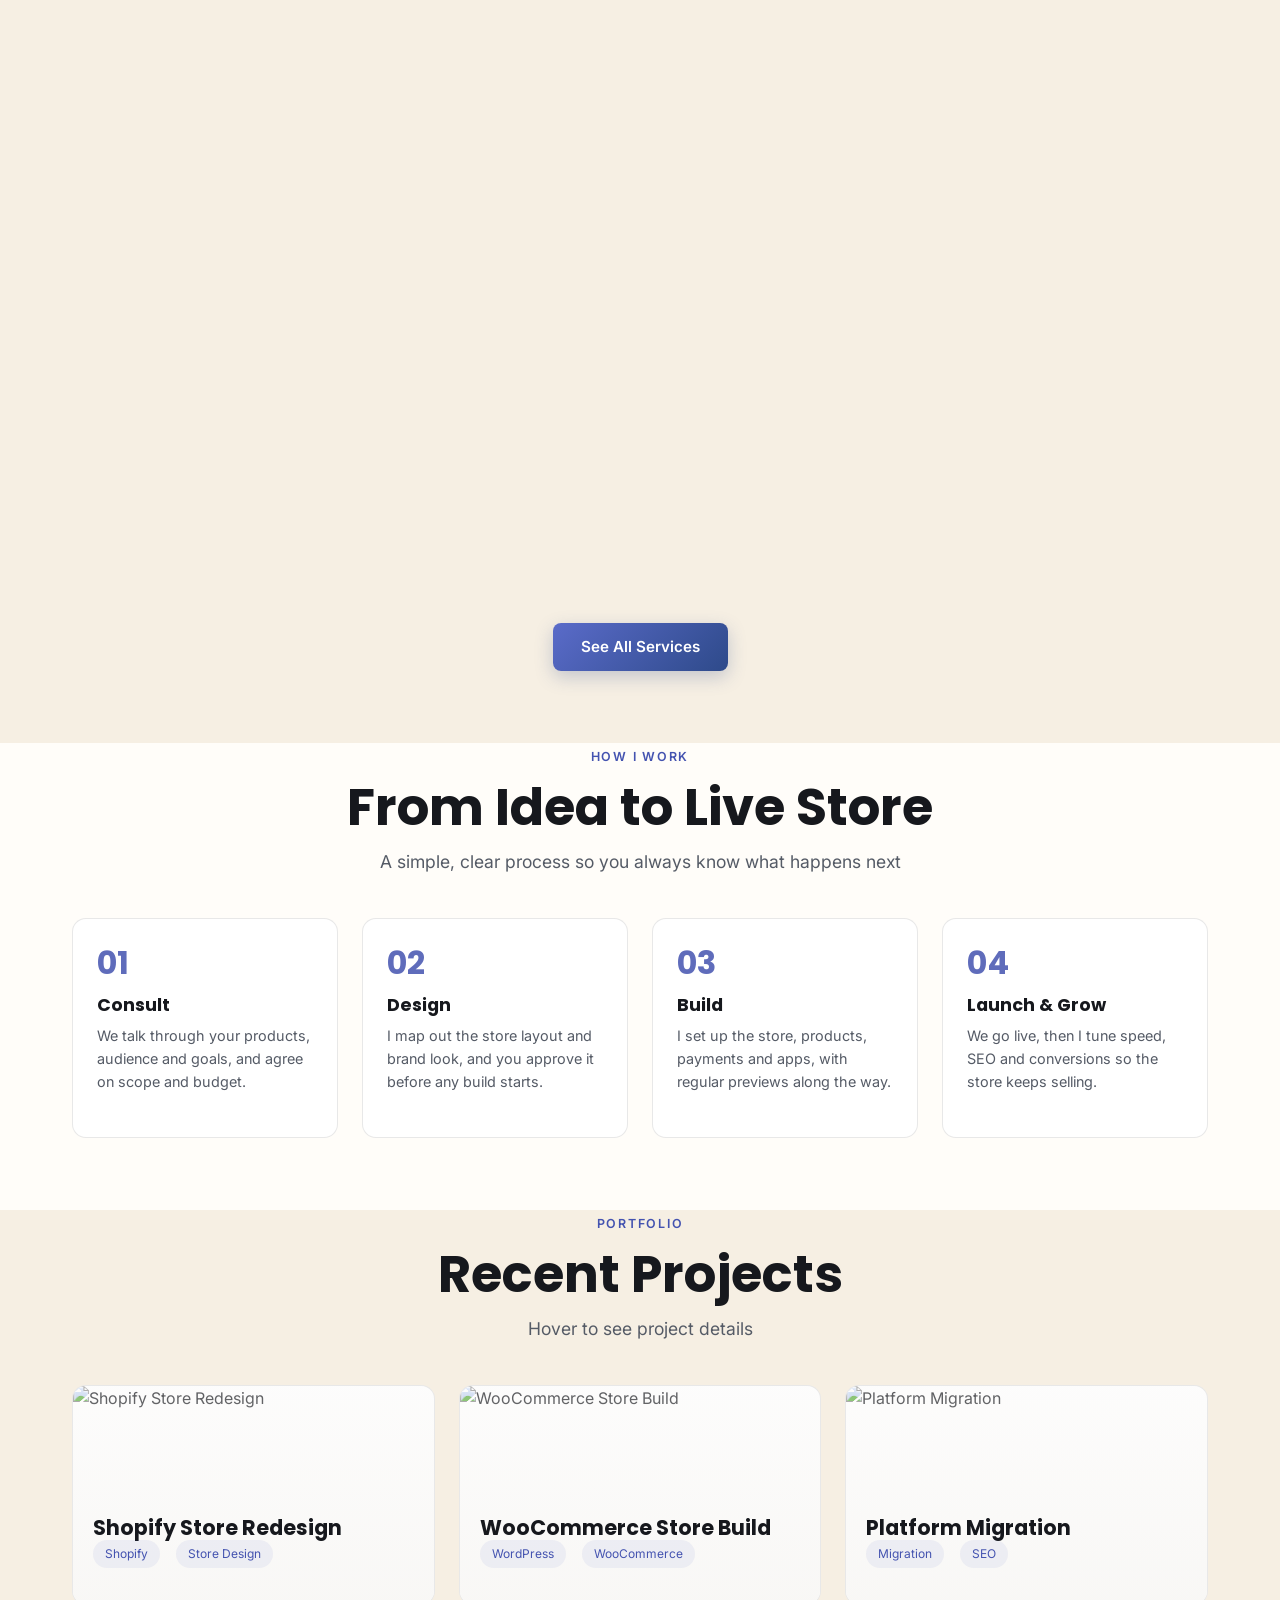
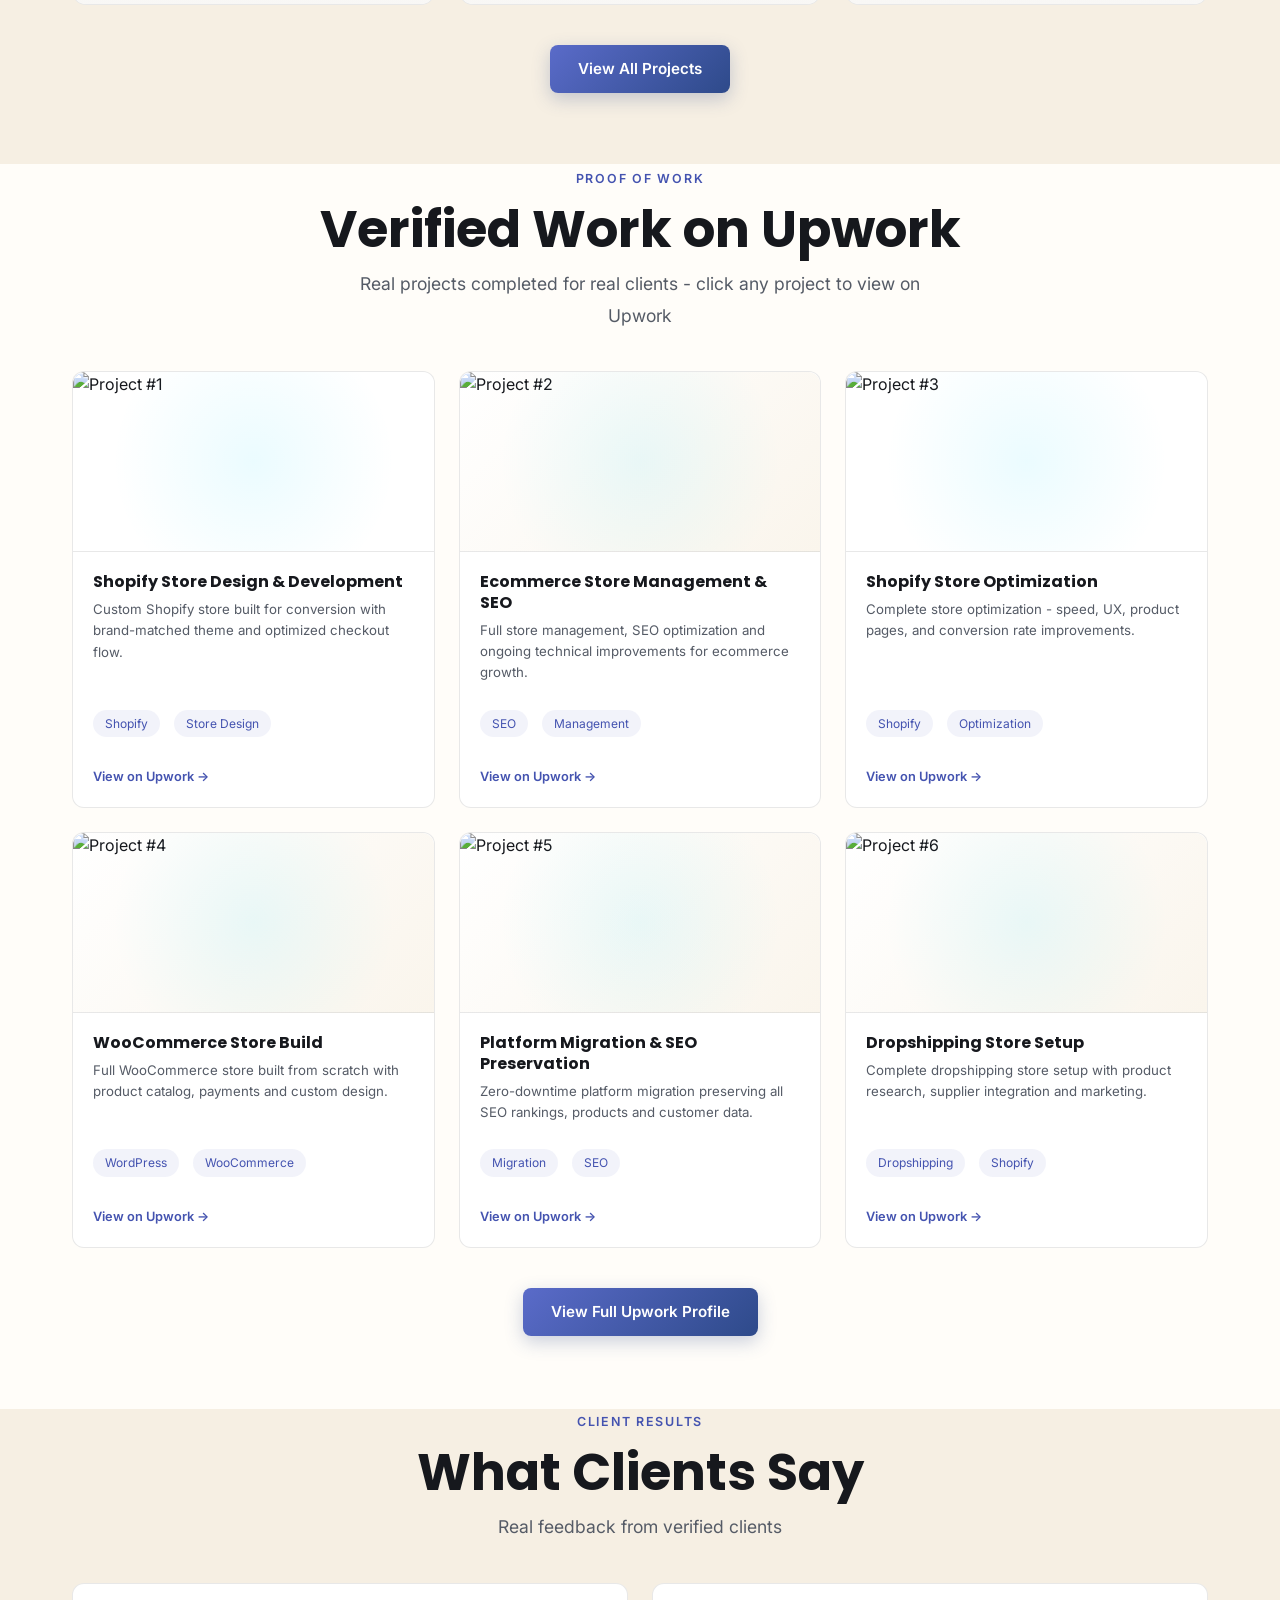
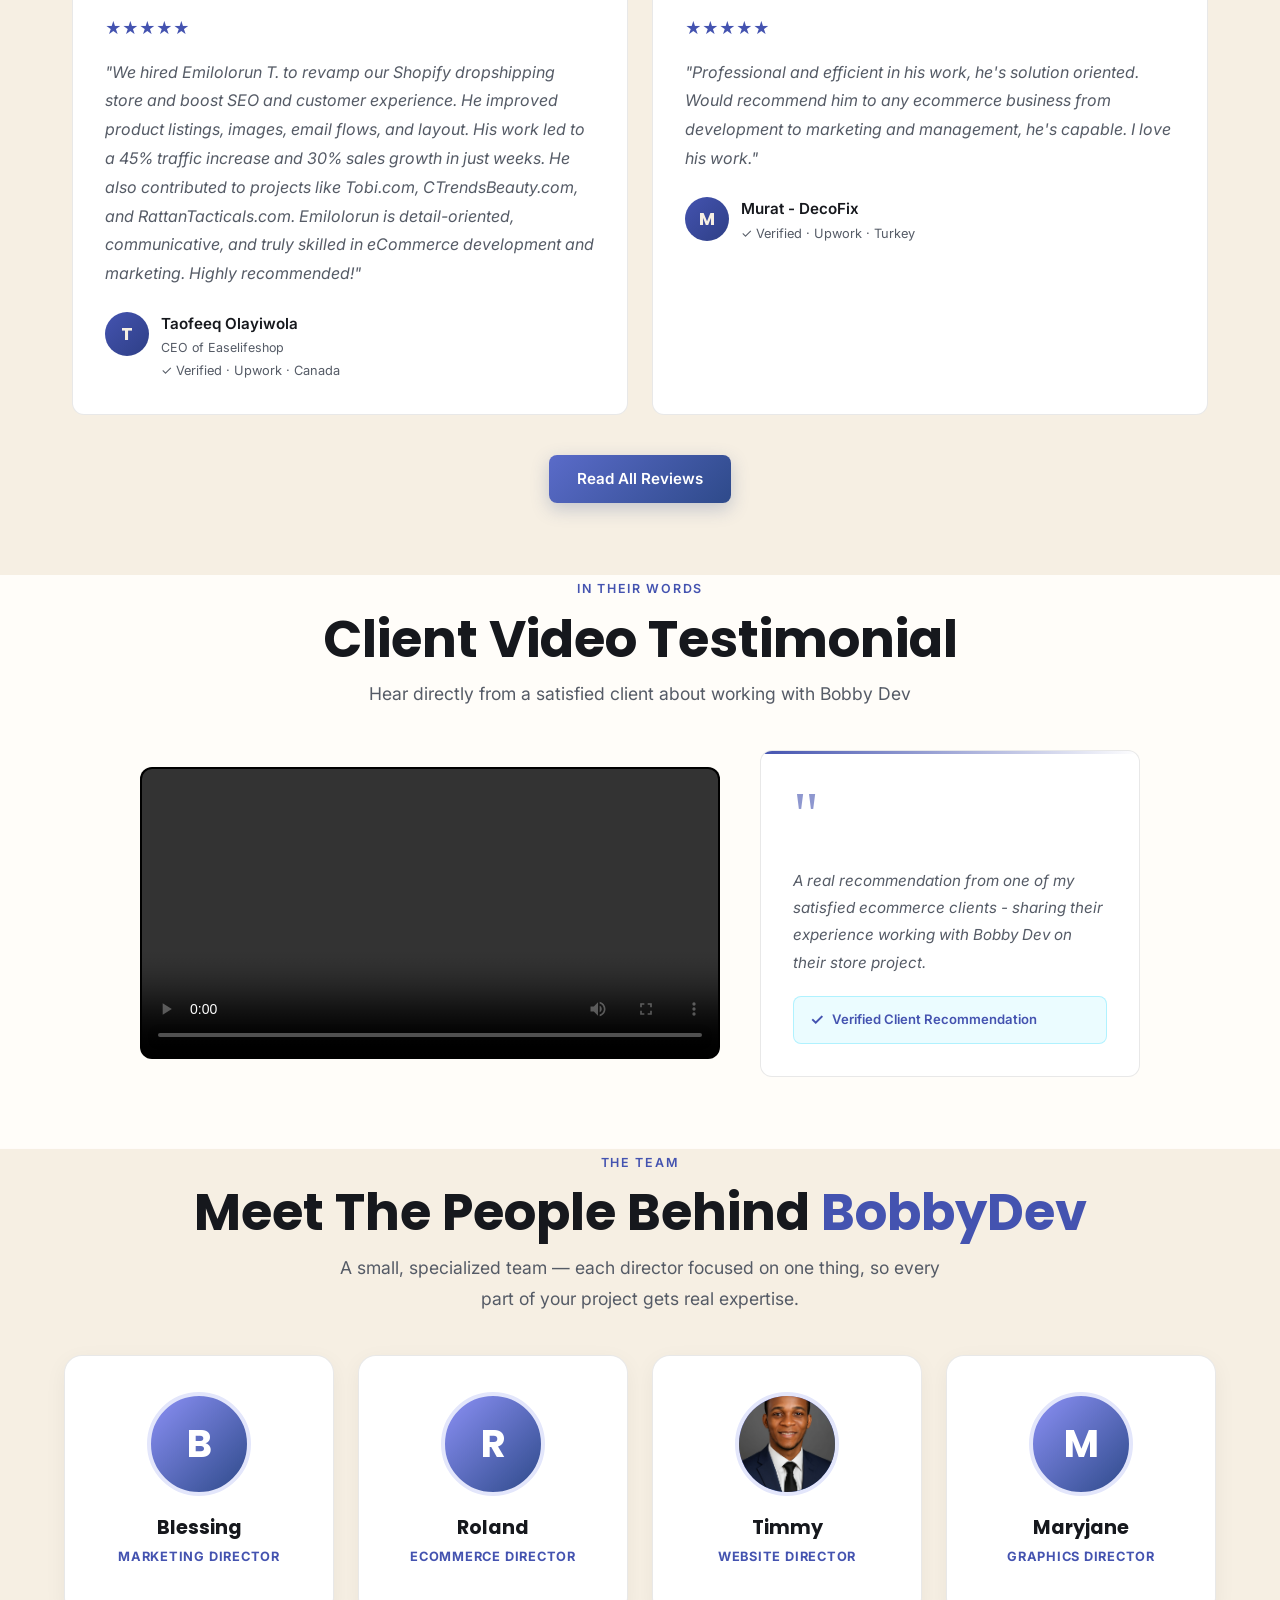
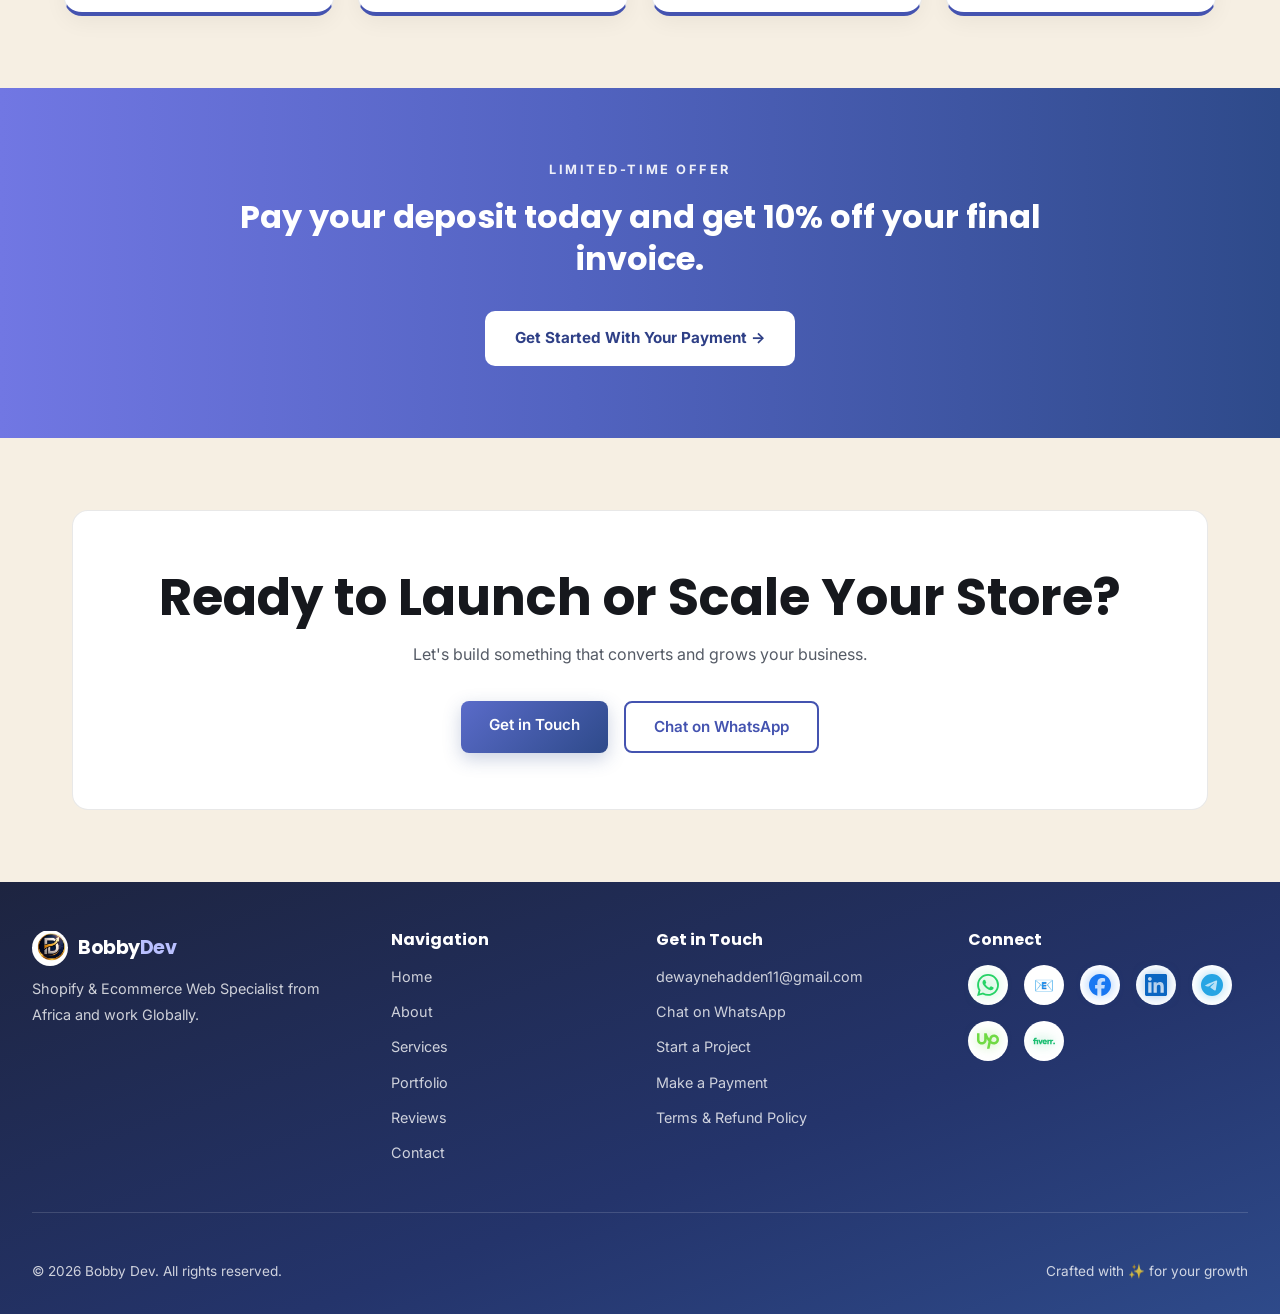
==== commit 729910e5: "Add top bar, navy footer and alternating section bands - Slim navy-to-blue top bar on every page wit" ====
--- a/index.html
+++ b/index.html
@@ -10,6 +10,13 @@
 <link href="assets/favicon.png" rel="icon" type="image/png"/><link href="favicon.ico" rel="shortcut icon"/><link href="assets/apple-touch-icon.png" rel="apple-touch-icon"/></head>
 <body class="home">
 <canvas id="bubble-canvas"></canvas>
+<!-- TOP BAR -->
+<div class="topbar">
+<div class="topbar-inner">
+<div class="topbar-left"><a href="mailto:dewaynehadden11@gmail.com">✉ dewaynehadden11@gmail.com</a><span class="topbar-status"><span class="topbar-dot"></span>Taking new projects</span></div>
+<div class="topbar-right"><a href="payment.html">Make a Payment</a><a href="terms.html">Terms &amp; Refund Policy</a><a href="contact.html">Contact</a></div>
+</div>
+</div>
 <!-- NAVIGATION -->
 <nav>
 <div class="nav-container">
--- a/styles.css
+++ b/styles.css
@@ -2418,3 +2418,40 @@
 nav .logo-text, nav .logo span.logo-text { color: #fff; }
 nav .logo-text .logo-accent, nav .logo span.logo-accent, nav .logo span span { color: #dfe2ff; }
 nav .logo-accent { color: #fff !important; opacity: .85; }
+
+/* ===========================
+   TOP BAR (above the header)
+   =========================== */
+.topbar { background: linear-gradient(90deg, #1d2440 0%, #2e4a8a 60%, #4f7fd6 100%); color: rgba(255,255,255,.88); font-size: .82rem; }
+.topbar-inner { max-width: 1400px; margin: 0 auto; padding: 8px 2rem; display: flex; justify-content: space-between; align-items: center; gap: 1rem; }
+.topbar a { color: rgba(255,255,255,.88); font-weight: 500; }
+.topbar a:hover { color: #fff; text-decoration: underline; }
+.topbar-left, .topbar-right { display: flex; align-items: center; gap: 1.25rem; }
+.topbar-status { display: inline-flex; align-items: center; gap: 6px; }
+.topbar-dot { width: 7px; height: 7px; border-radius: 50%; background: #4ade80; box-shadow: 0 0 0 3px rgba(74,222,128,.25); }
+@media (max-width: 768px) {
+  .topbar-left a, .topbar-right a:not(:first-child) { display: none; }
+  .topbar-inner { padding: 7px 1rem; }
+}
+
+/* ===========================
+   NAVY FOOTER
+   =========================== */
+footer { background: linear-gradient(160deg, #1d2440 0%, #24346b 60%, #2e4a8a 100%); border-top: 0; color: rgba(255,255,255,.8); }
+footer .footer-col h4 { color: #fff; }
+footer .footer-links a, footer p, footer .footer-bottom { color: rgba(255,255,255,.78) !important; }
+footer .footer-links a:hover { color: #fff !important; }
+footer .footer-logo-text { color: #fff; }
+footer .footer-logo-accent { color: #b9c0ff; }
+footer .footer-top { border-bottom-color: rgba(255,255,255,.14); }
+footer .social-icon { background: #fff; border-color: transparent; }
+footer .social-icon:hover { box-shadow: 0 0 0 3px rgba(255,255,255,.35); }
+
+/* ===========================
+   SECTION RHYTHM: alternate cream / white bands
+   =========================== */
+body > section.section:nth-of-type(even):not(.cta-section):not(.consult-section):not([style*="background"]) {
+  background: #fffdf9;
+  box-shadow: 0 0 0 100vmax #fffdf9;
+  clip-path: inset(0 -100vmax);
+}
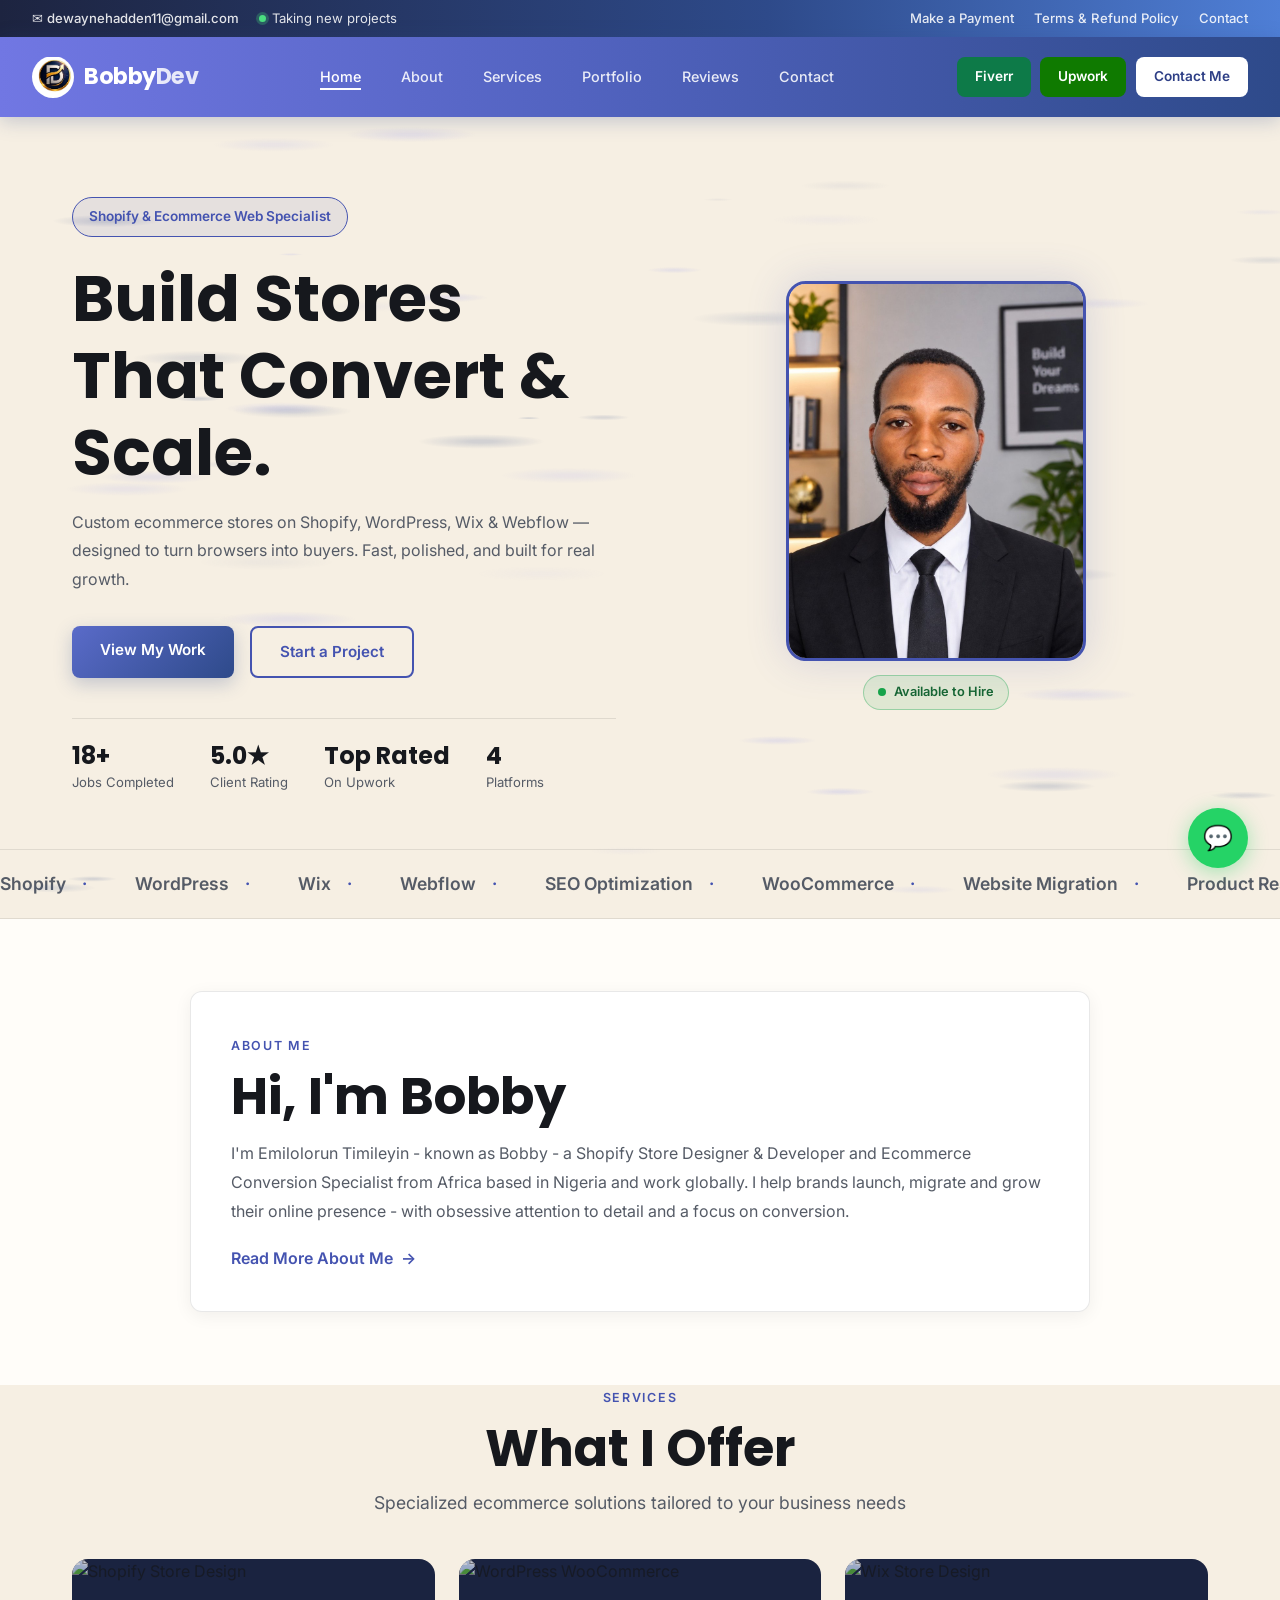
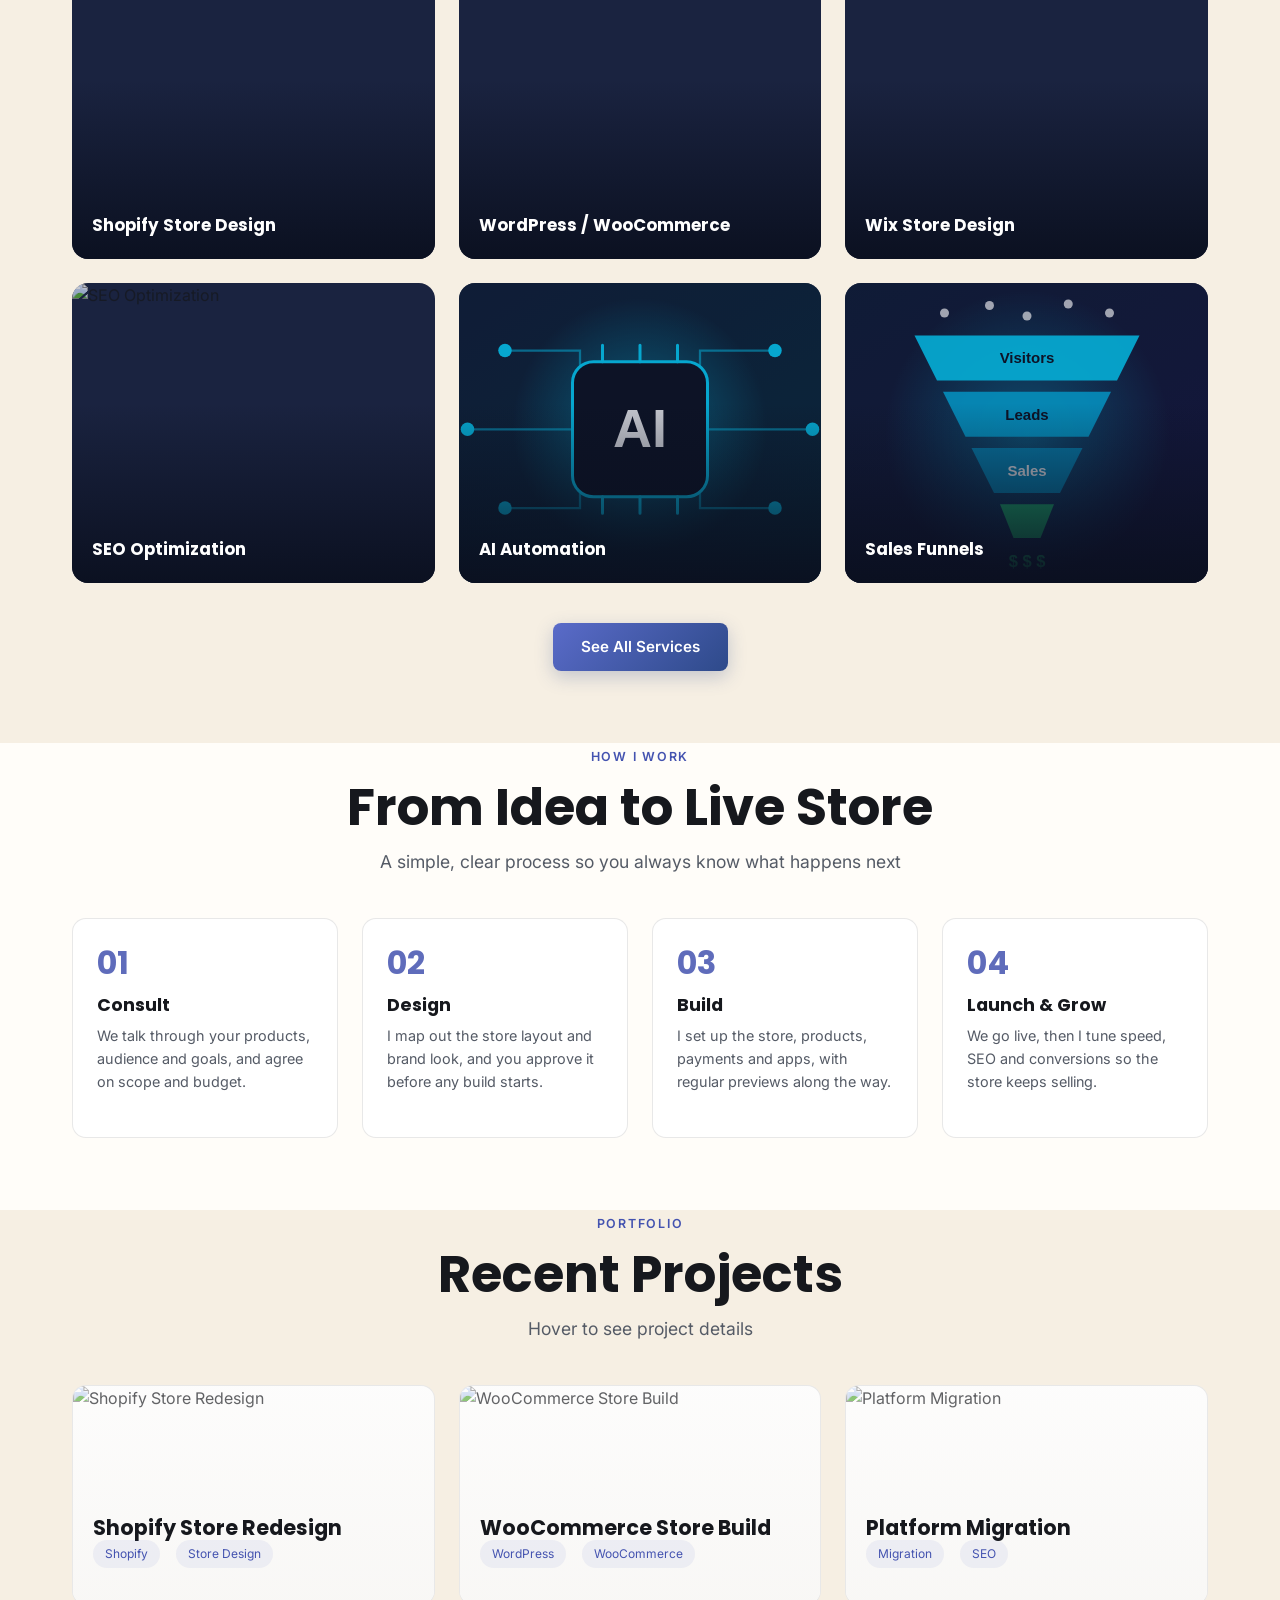
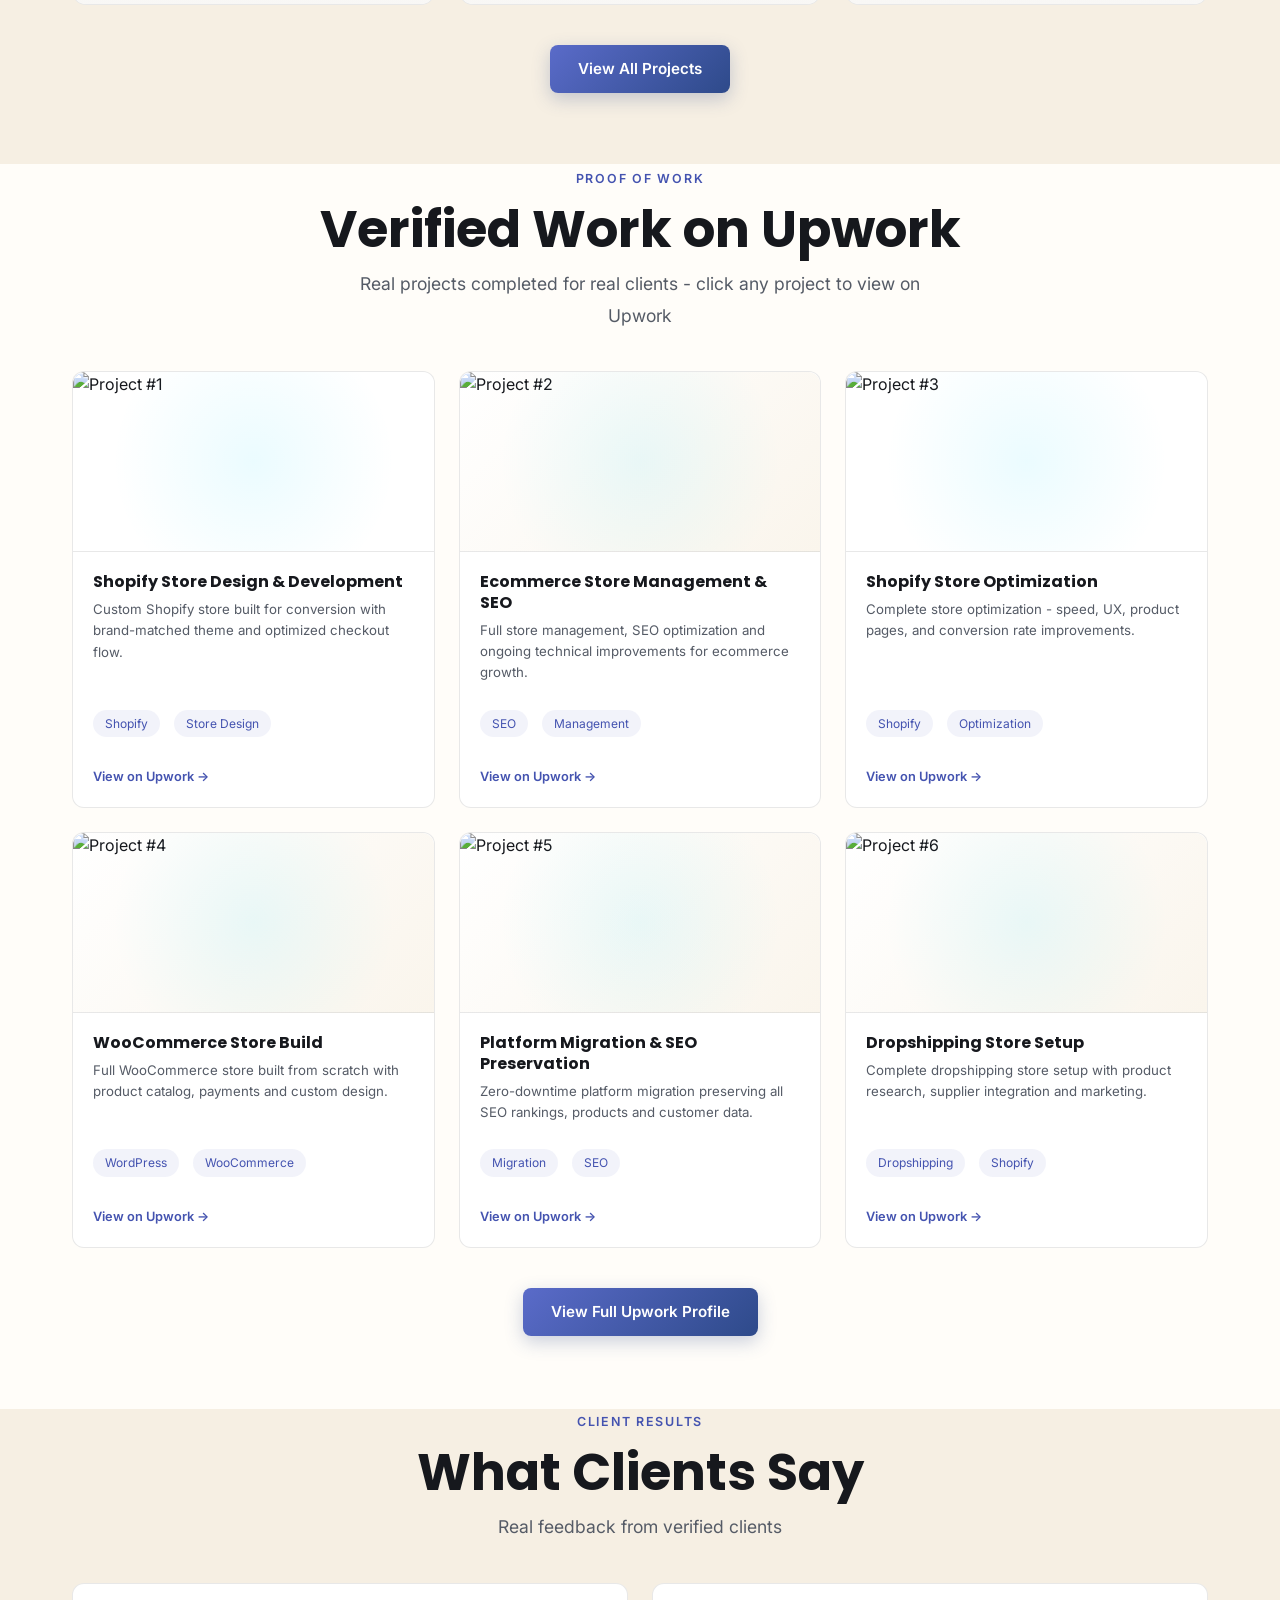
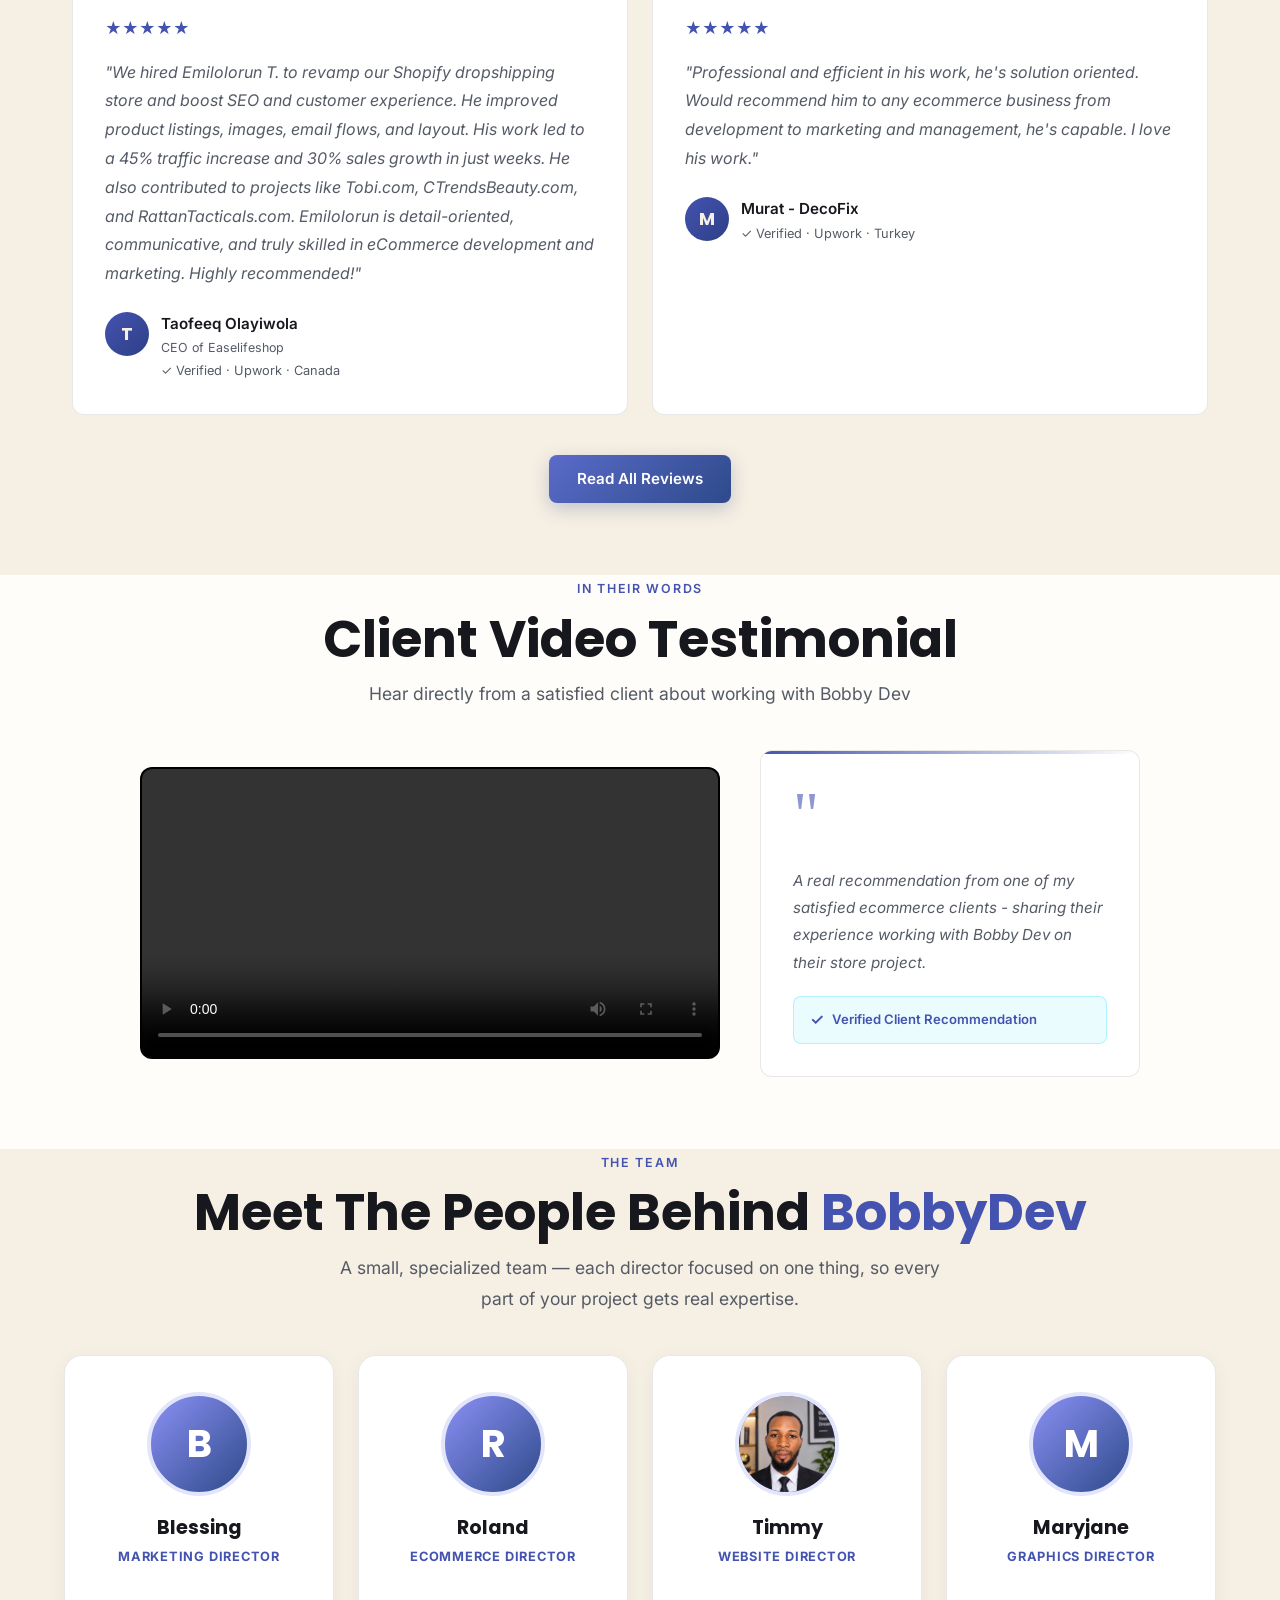
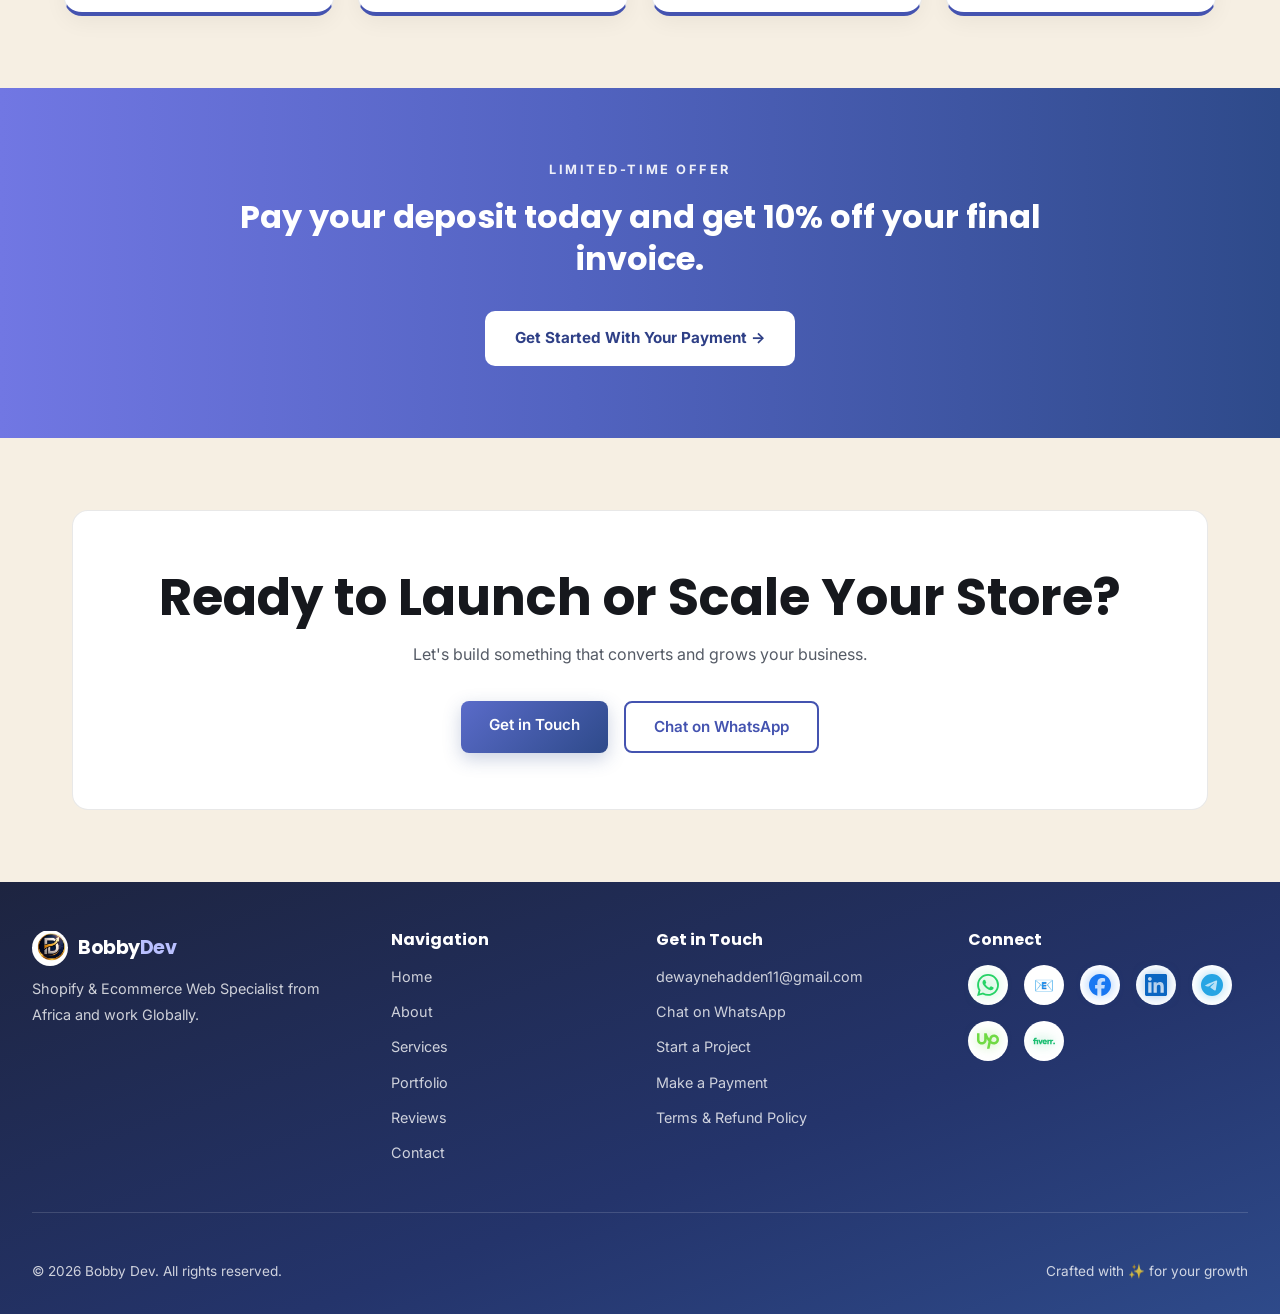
==== commit 29d2abc4: "Use new profile photos on Home and About - Home hero and team card: new suit portrait (assets/profil" ====
--- a/index.html
+++ b/index.html
@@ -82,7 +82,7 @@
 </div>
 <div class="hero-image">
 <span class="availability-tag"><span class="availability-dot"></span>Available to Hire</span>
-<img alt="Emilolorun Timilehin - Bobby Dev" class="profile-image" onerror="this.onerror=null;this.src='assets/logo.png';" src="assets/bobby.jpg" width="853" height="1280" fetchpriority="high"/>
+<img alt="Emilolorun Timilehin - Bobby Dev" class="profile-image" onerror="this.onerror=null;this.src='assets/logo.png';" src="assets/profile-home.jpg" width="900" height="1200" fetchpriority="high"/>
 </div>
 </section>
 <!-- MARQUEE SKILLS TICKER -->
@@ -457,7 +457,7 @@
 <p class="team-role">Ecommerce Director</p>
 </div>
 <div class="team-card">
-<div class="team-photo"><span class="team-initial">T</span><img src="assets/bobby.jpg" alt="Timmy, Website Director" loading="lazy" onerror="this.remove()"/></div>
+<div class="team-photo"><span class="team-initial">T</span><img src="assets/profile-home.jpg" alt="Timmy, Website Director" loading="lazy" onerror="this.remove()"/></div>
 <h3>Timmy</h3>
 <p class="team-role">Website Director</p>
 </div>
--- a/styles.css
+++ b/styles.css
@@ -2455,3 +2455,4 @@
   box-shadow: 0 0 0 100vmax #fffdf9;
   clip-path: inset(0 -100vmax);
 }
+.team-photo img { object-position: center 20%; }
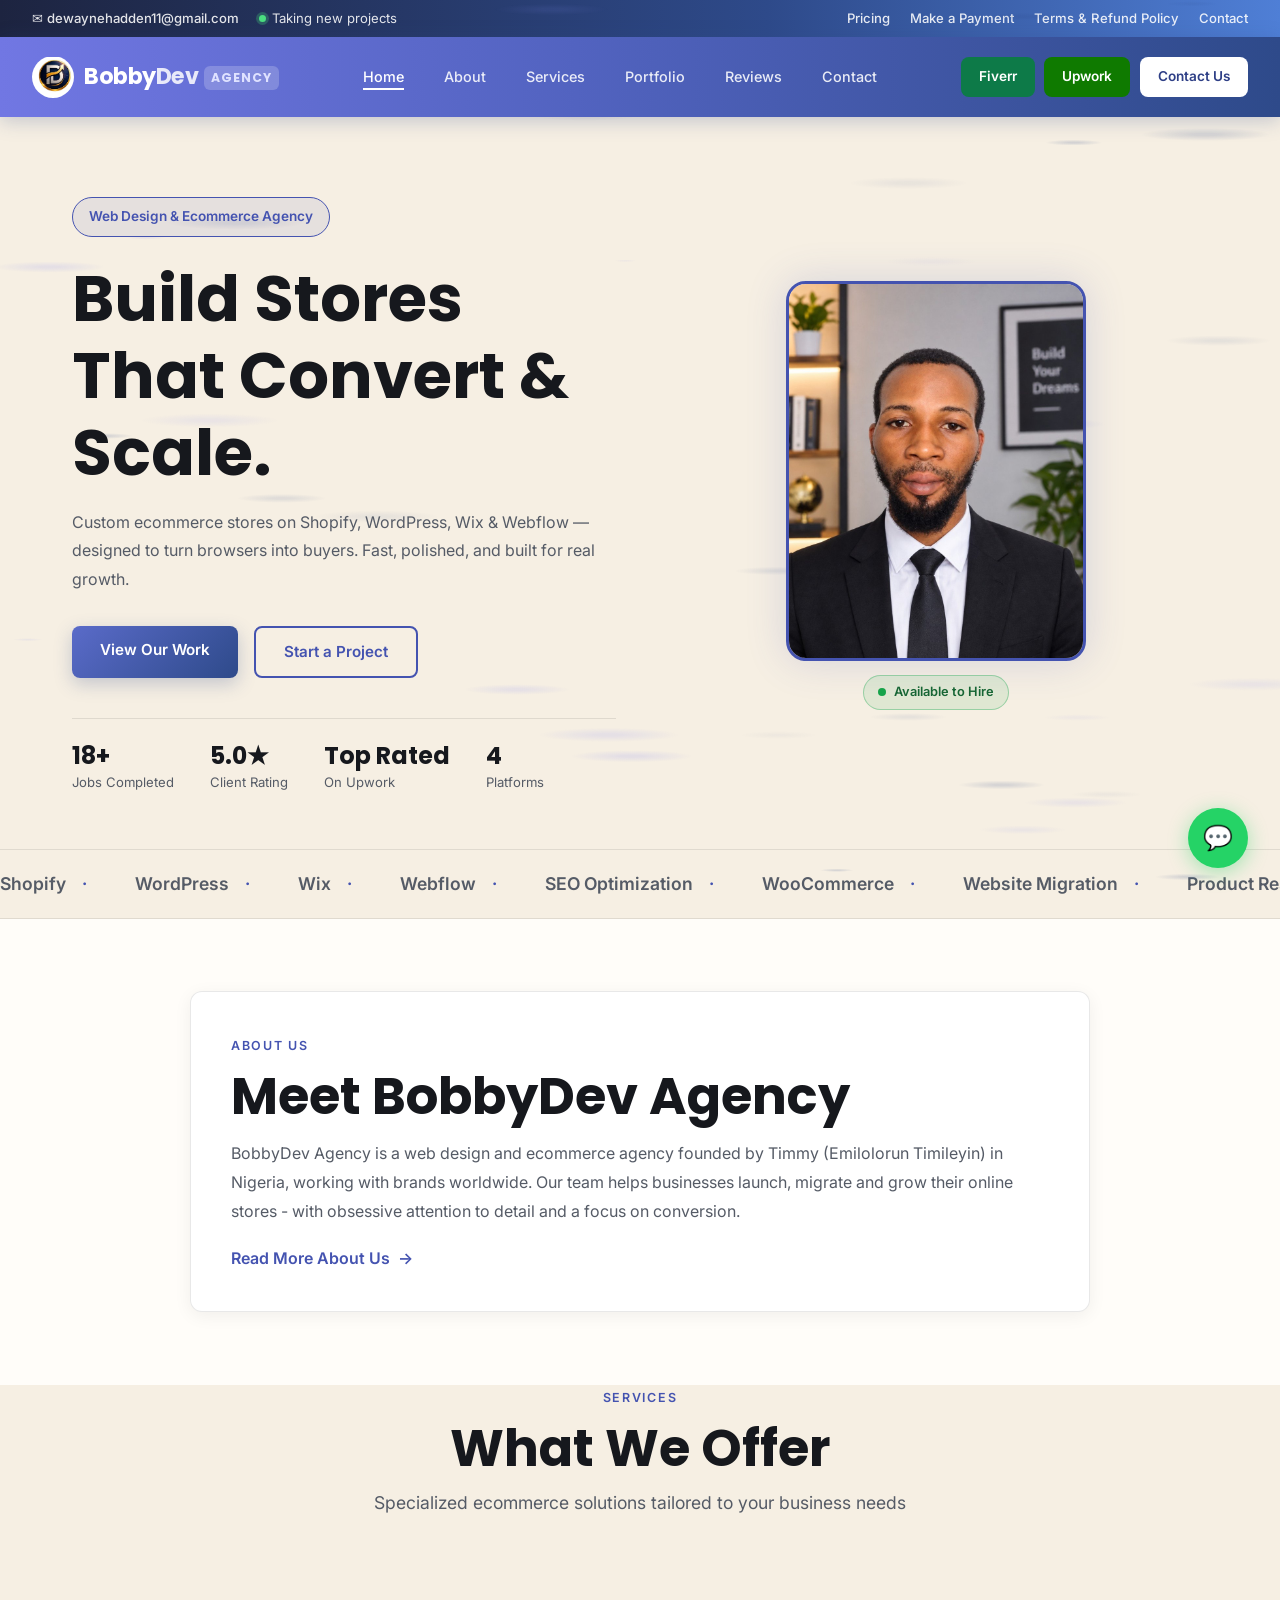
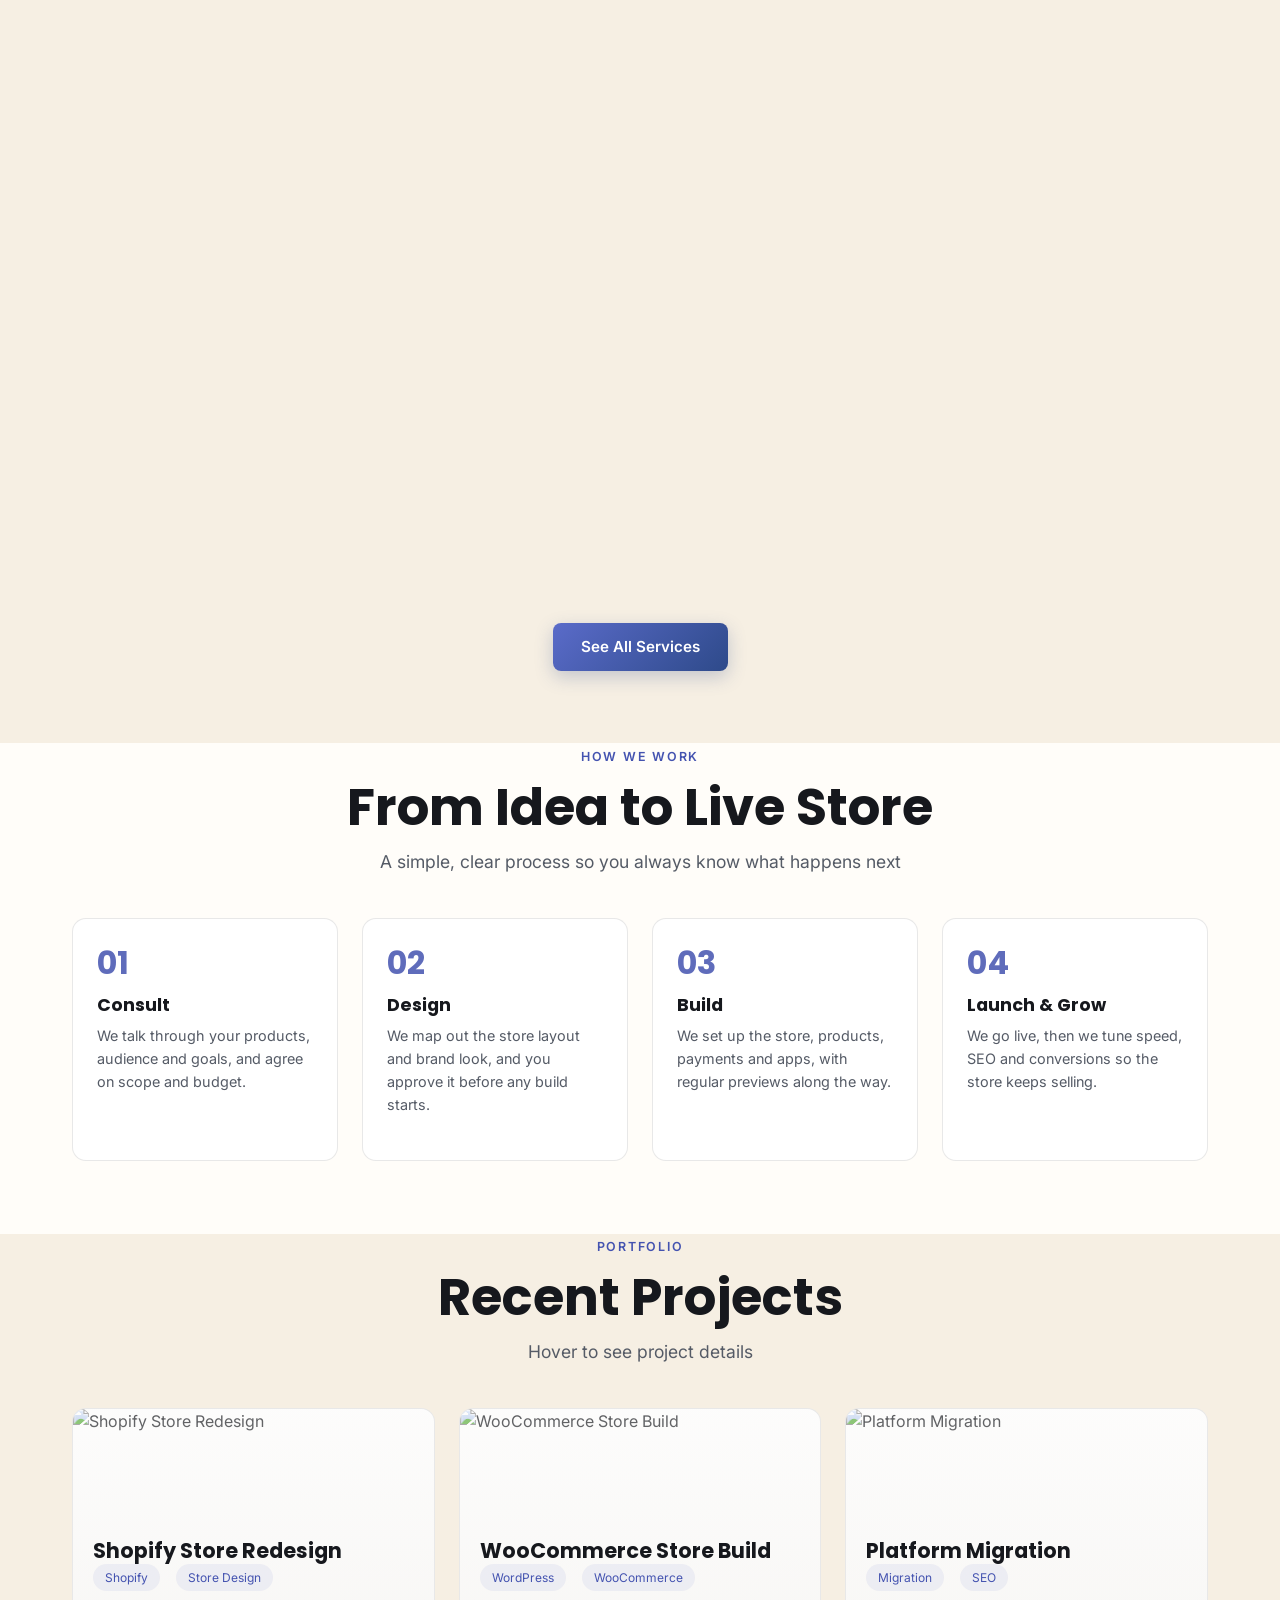
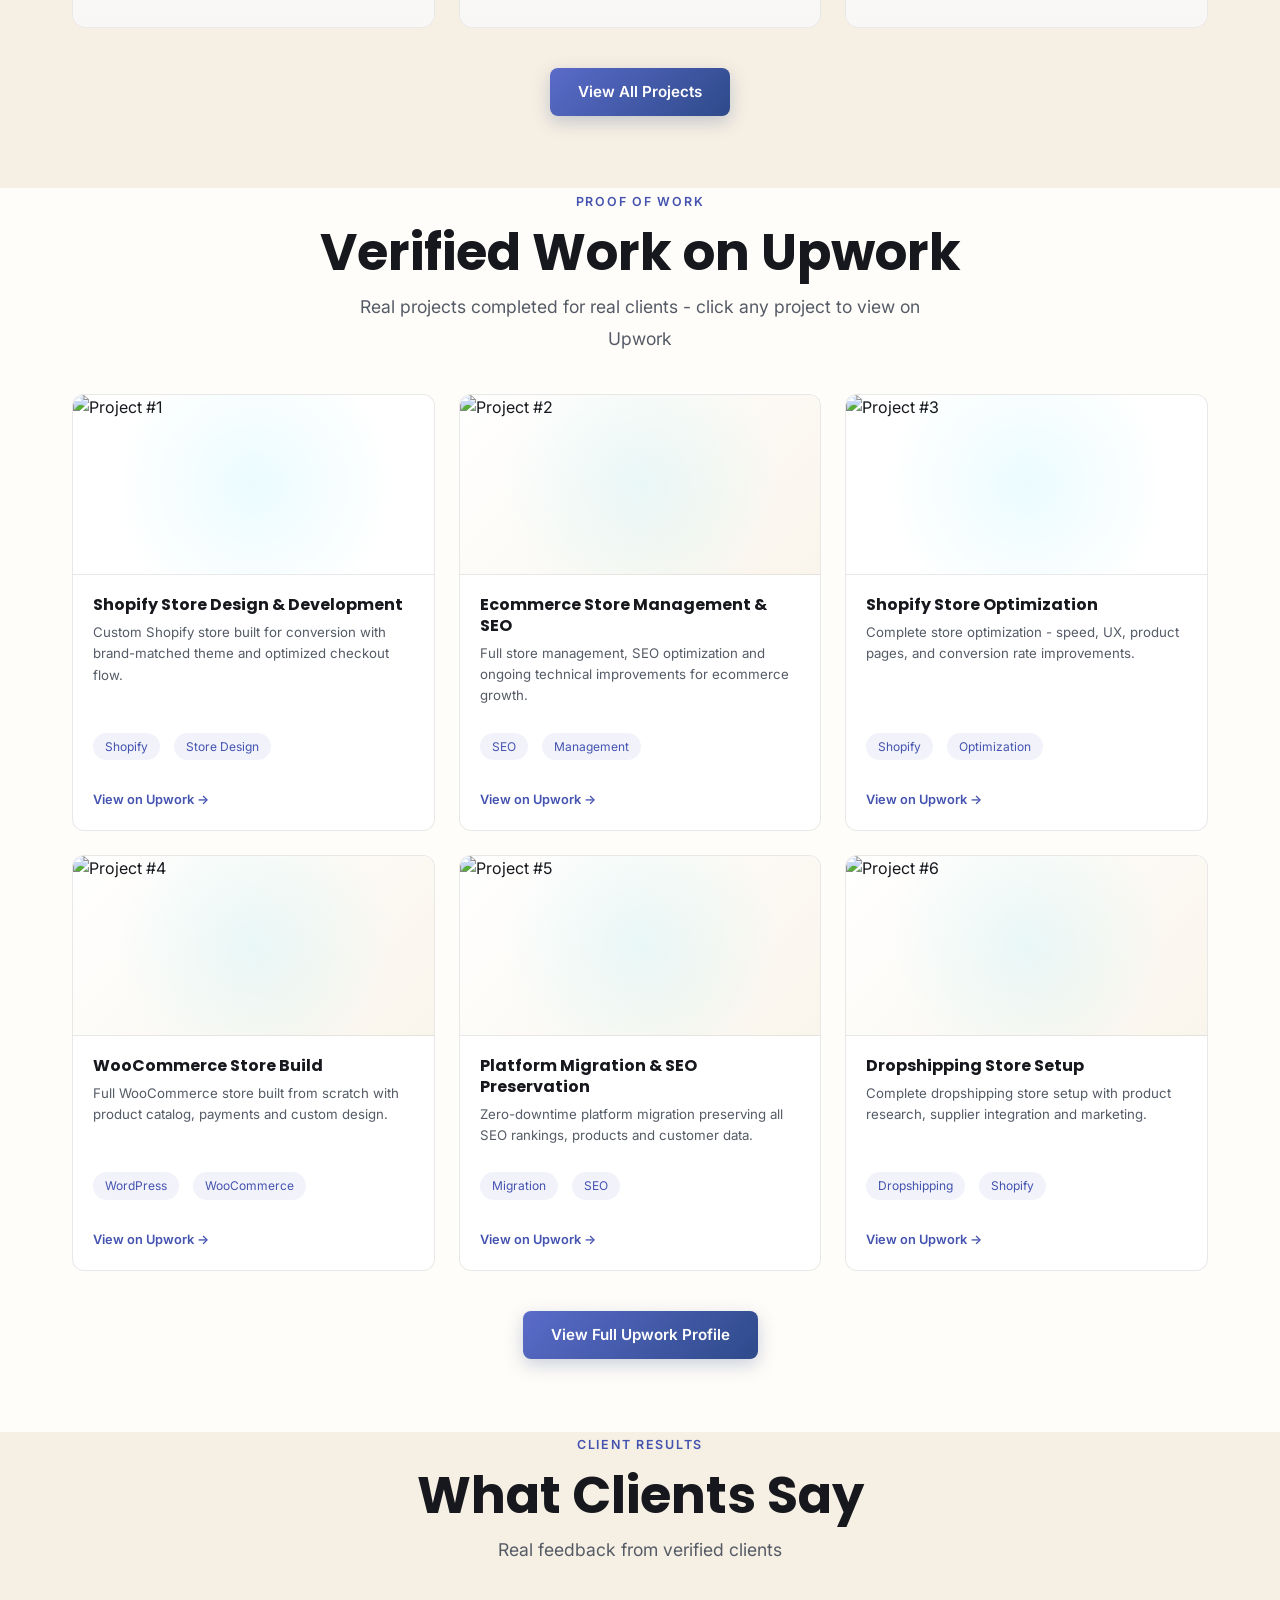
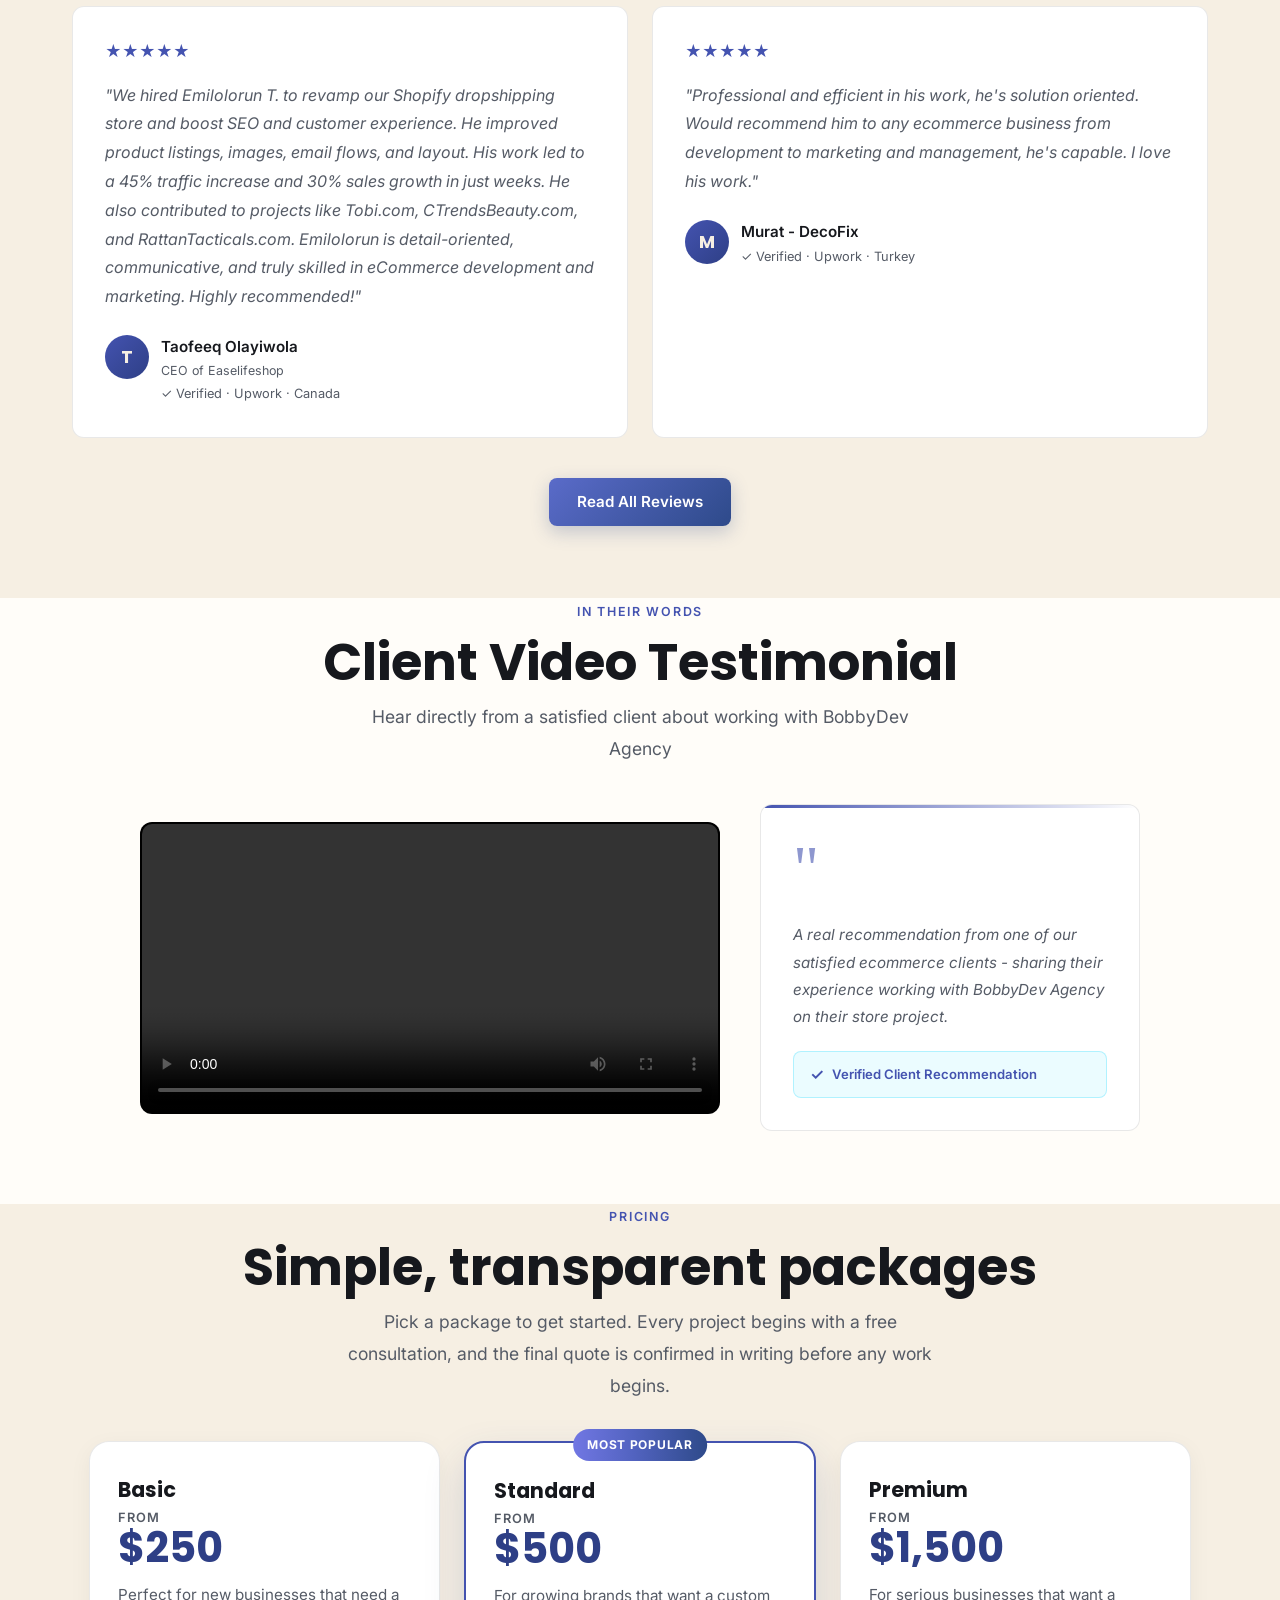
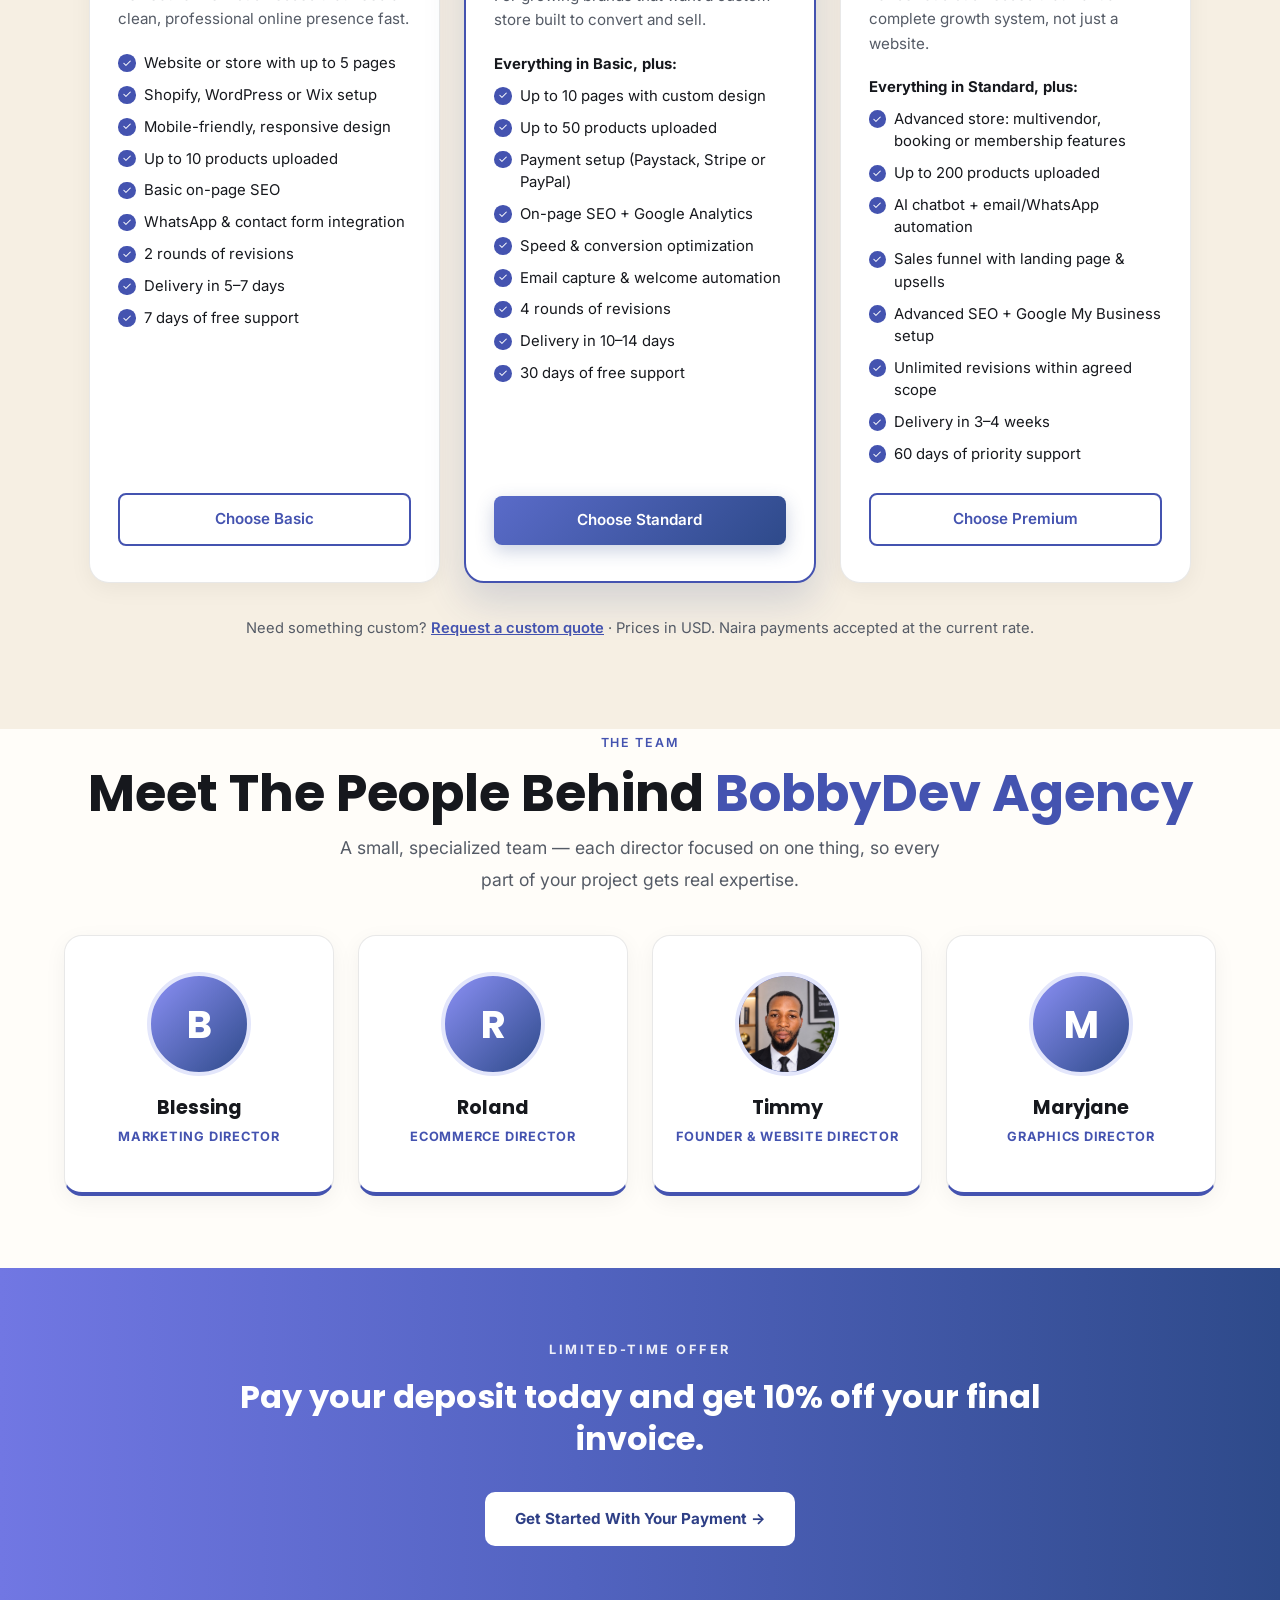
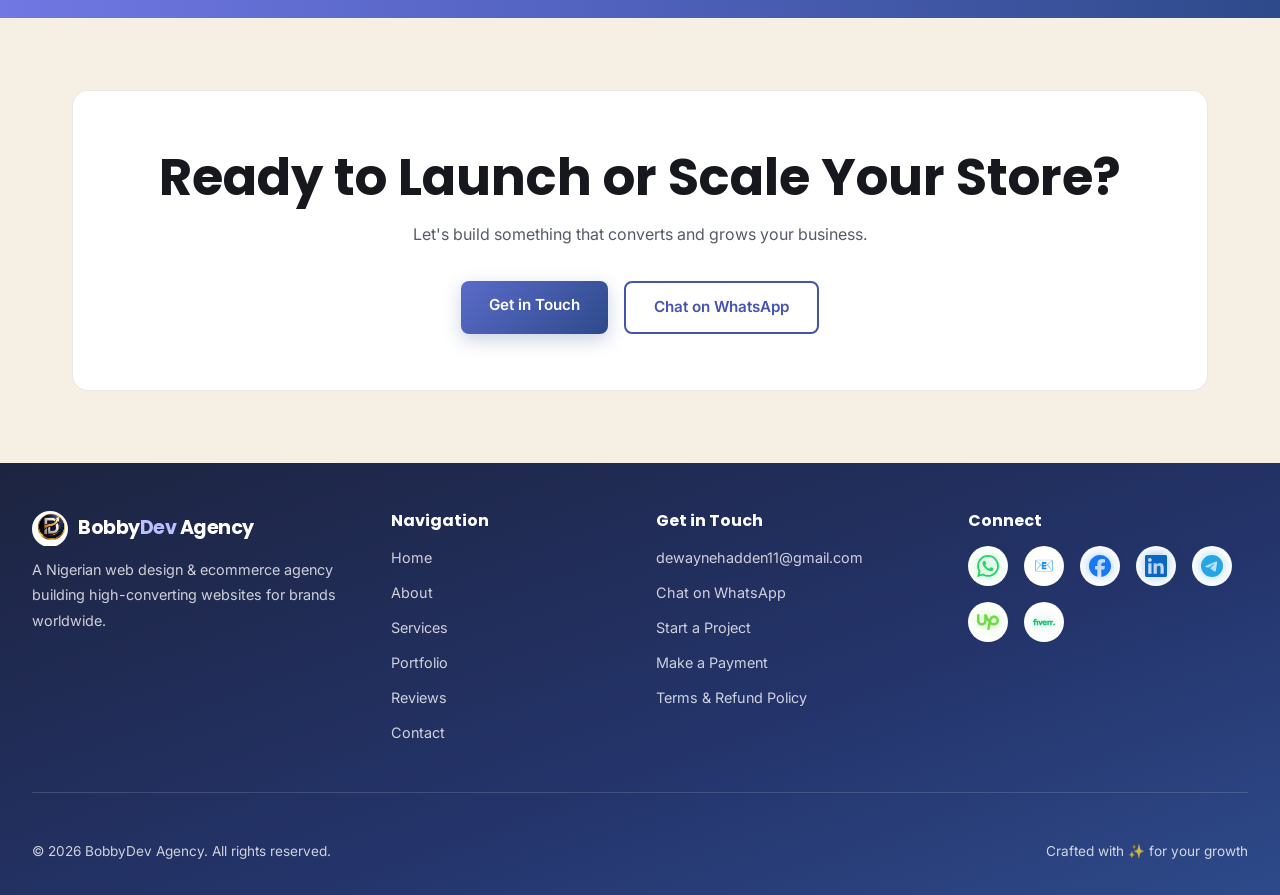
==== commit 031562dc: "Rebrand as BobbyDev Agency and add pricing packages - Agency voice ("we/our") across all pages; foun" ====
--- a/index.html
+++ b/index.html
@@ -3,8 +3,8 @@
 <html lang="en">
 <head>
 <meta charset="utf-8"/>
-<meta content="width=device-width, initial-scale=1.0" name="viewport"/><meta content="Bobby Dev - Shopify &amp; Ecommerce Web Specialist - portfolio website for Shopify, ecommerce design, development, and conversion optimization services." name="description"/>
-<title>Bobby Dev - Shopify &amp; Ecommerce Web Specialist</title>
+<meta content="width=device-width, initial-scale=1.0" name="viewport"/><meta content="BobbyDev Agency - Shopify &amp; Ecommerce Web Specialist - agency website for Shopify, ecommerce design, development, and conversion optimization services." name="description"/>
+<title>BobbyDev Agency - Web Design &amp; Ecommerce Agency</title>
 <link href="https://fonts.googleapis.com/css2?family=Inter:wght@300;400;500;600;700&amp;family=Poppins:wght@600;700&amp;display=swap" rel="stylesheet"/>
 <link href="styles.css" rel="stylesheet"/>
 <link href="assets/favicon.png" rel="icon" type="image/png"/><link href="favicon.ico" rel="shortcut icon"/><link href="assets/apple-touch-icon.png" rel="apple-touch-icon"/></head>
@@ -14,7 +14,7 @@
 <div class="topbar">
 <div class="topbar-inner">
 <div class="topbar-left"><a href="mailto:dewaynehadden11@gmail.com">✉ dewaynehadden11@gmail.com</a><span class="topbar-status"><span class="topbar-dot"></span>Taking new projects</span></div>
-<div class="topbar-right"><a href="payment.html">Make a Payment</a><a href="terms.html">Terms &amp; Refund Policy</a><a href="contact.html">Contact</a></div>
+<div class="topbar-right"><a href="services.html#pricing">Pricing</a><a href="payment.html">Make a Payment</a><a href="terms.html">Terms &amp; Refund Policy</a><a href="contact.html">Contact</a></div>
 </div>
 </div>
 <!-- NAVIGATION -->
@@ -22,8 +22,8 @@
 <div class="nav-container">
 <div class="logo">
 <a href="index.html" style="display:flex;align-items:center;gap:10px;text-decoration:none;">
-<img alt="Bobby Dev Logo" class="logo-img" src="assets/logo.png"/>
-<span class="logo-text">Bobby<span class="logo-accent">Dev</span></span>
+<img alt="BobbyDev Agency logo" class="logo-img" src="assets/logo.png"/>
+<span class="logo-text">Bobby<span class="logo-accent">Dev</span><span class="logo-tag">Agency</span></span>
 </a>
 </div>
 <ul class="nav-links">
@@ -37,7 +37,7 @@
 <div class="nav-cta">
 <a class="btn btn-fiverr" href="https://www.fiverr.com/emiloloruntinmy" target="_blank" rel="noopener">Fiverr</a>
 <a class="btn btn-upwork" href="https://www.upwork.com/freelancers/~01d8f8c1ff8dccffea" target="_blank" rel="noopener">Upwork</a>
-<a class="btn btn-primary" href="contact.html">Contact Me</a>
+<a class="btn btn-primary" href="contact.html">Contact Us</a>
 </div>
 <div class="hamburger">
 <span></span>
@@ -60,17 +60,17 @@
 <div class="mobile-menu-cta">
 <a class="btn btn-fiverr" href="https://www.fiverr.com/emiloloruntinmy" target="_blank" rel="noopener">Fiverr</a>
 <a class="btn btn-upwork" href="https://www.upwork.com/freelancers/~01d8f8c1ff8dccffea" target="_blank" rel="noopener">Upwork</a>
-<a class="btn btn-primary" href="contact.html">Contact Me</a>
+<a class="btn btn-primary" href="contact.html">Contact Us</a>
 </div>
 </div>
 <!-- HERO SECTION -->
 <section class="hero">
 <div class="hero-content">
-<span class="tag-pill">Shopify &amp; Ecommerce Web Specialist</span>
+<span class="tag-pill">Web Design &amp; Ecommerce Agency</span>
 <h1>Build Stores That Convert &amp; Scale.</h1>
 <p>Custom ecommerce stores on Shopify, WordPress, Wix &amp; Webflow — designed to turn browsers into buyers. Fast, polished, and built for real growth.</p>
 <div class="hero-buttons">
-<a class="btn btn-primary" href="portfolio.html">View My Work</a>
+<a class="btn btn-primary" href="portfolio.html">View Our Work</a>
 <a class="btn btn-secondary" href="contact.html">Start a Project</a>
 </div>
 <div class="hero-stats hero-stats-num">
@@ -82,7 +82,7 @@
 </div>
 <div class="hero-image">
 <span class="availability-tag"><span class="availability-dot"></span>Available to Hire</span>
-<img alt="Emilolorun Timilehin - Bobby Dev" class="profile-image" onerror="this.onerror=null;this.src='assets/logo.png';" src="assets/profile-home.jpg" width="900" height="1200" fetchpriority="high"/>
+<img alt="Timmy (Emilolorun Timileyin), Founder of BobbyDev Agency" class="profile-image" onerror="this.onerror=null;this.src='assets/logo.png';" src="assets/profile-home.jpg" width="900" height="1200" fetchpriority="high"/>
 </div>
 </section>
 <!-- MARQUEE SKILLS TICKER -->
@@ -106,10 +106,10 @@
 <div class="container">
 <div class="card about-preview">
 <div class="card-content">
-<span class="eyebrow">About Me</span>
-<h2>Hi, I'm Bobby</h2>
-<p>I'm Emilolorun Timileyin - known as Bobby - a Shopify Store Designer &amp; Developer and Ecommerce Conversion Specialist from Africa based in Nigeria and work globally. I help brands launch, migrate and grow their online presence - with obsessive attention to detail and a focus on conversion.</p>
-<a class="card-cta" href="about.html">Read More About Me</a>
+<span class="eyebrow">About Us</span>
+<h2>Meet BobbyDev Agency</h2>
+<p>BobbyDev Agency is a web design and ecommerce agency founded by Timmy (Emilolorun Timileyin) in Nigeria, working with brands worldwide. Our team helps businesses launch, migrate and grow their online stores - with obsessive attention to detail and a focus on conversion.</p>
+<a class="card-cta" href="about.html">Read More About Us</a>
 </div>
 </div>
 </div>
@@ -118,7 +118,7 @@
 <section class="section">
 <div class="section-header">
 <span class="eyebrow">Services</span>
-<h2>What I Offer</h2>
+<h2>What We Offer</h2>
 <p>Specialized ecommerce solutions tailored to your business needs</p>
 </div>
 <div class="container">
@@ -210,16 +210,16 @@
 <!-- PROCESS SECTION -->
 <section class="section">
 <div class="section-header">
-<span class="eyebrow">How I Work</span>
+<span class="eyebrow">How We Work</span>
 <h2>From Idea to Live Store</h2>
 <p>A simple, clear process so you always know what happens next</p>
 </div>
 <div class="container">
 <div class="process-grid">
 <div class="process-step"><span class="process-num">01</span><h3>Consult</h3><p>We talk through your products, audience and goals, and agree on scope and budget.</p></div>
-<div class="process-step"><span class="process-num">02</span><h3>Design</h3><p>I map out the store layout and brand look, and you approve it before any build starts.</p></div>
-<div class="process-step"><span class="process-num">03</span><h3>Build</h3><p>I set up the store, products, payments and apps, with regular previews along the way.</p></div>
-<div class="process-step"><span class="process-num">04</span><h3>Launch &amp; Grow</h3><p>We go live, then I tune speed, SEO and conversions so the store keeps selling.</p></div>
+<div class="process-step"><span class="process-num">02</span><h3>Design</h3><p>We map out the store layout and brand look, and you approve it before any build starts.</p></div>
+<div class="process-step"><span class="process-num">03</span><h3>Build</h3><p>We set up the store, products, payments and apps, with regular previews along the way.</p></div>
+<div class="process-step"><span class="process-num">04</span><h3>Launch &amp; Grow</h3><p>We go live, then we tune speed, SEO and conversions so the store keeps selling.</p></div>
 </div>
 </div>
 </section>
@@ -419,7 +419,7 @@
 <div class="section-header">
 <span class="eyebrow">In Their Words</span>
 <h2>Client Video Testimonial</h2>
-<p>Hear directly from a satisfied client about working with Bobby Dev</p>
+<p>Hear directly from a satisfied client about working with BobbyDev Agency</p>
 </div>
 <div class="container">
 <div class="video-wrapper">
@@ -429,7 +429,7 @@
         </video>
 <div class="video-info-card">
 <div class="video-quote-icon">"</div>
-<p class="video-quote-text">A real recommendation from one of my satisfied ecommerce clients - sharing their experience working with Bobby Dev on their store project.</p>
+<p class="video-quote-text">A real recommendation from one of our satisfied ecommerce clients - sharing their experience working with BobbyDev Agency on their store project.</p>
 <div class="video-client-badge">
 <span class="video-verified-icon">✓</span>
 <span>Verified Client Recommendation</span>
@@ -438,11 +438,46 @@
 </div>
 </div>
 </section>
+<!-- PRICING -->
+<section class="section pricing-section" id="pricing-home">
+<div class="section-header">
+<span class="eyebrow">Pricing</span>
+<h2>Simple, transparent packages</h2>
+<p>Pick a package to get started. Every project begins with a free consultation, and the final quote is confirmed in writing before any work begins.</p>
+</div>
+<div class="plans">
+<div class="plan">
+
+<h3>Basic</h3>
+<div class="plan-price"><span class="plan-from">from</span>$250</div>
+<p class="plan-desc">Perfect for new businesses that need a clean, professional online presence fast.</p>
+<ul class="plan-features"><li>Website or store with up to 5 pages</li><li>Shopify, WordPress or Wix setup</li><li>Mobile-friendly, responsive design</li><li>Up to 10 products uploaded</li><li>Basic on-page SEO</li><li>WhatsApp &amp; contact form integration</li><li>2 rounds of revisions</li><li>Delivery in 5–7 days</li><li>7 days of free support</li></ul>
+<a class="btn btn-secondary plan-btn" href="contact.html">Choose Basic</a>
+</div>
+<div class="plan plan-popular">
+<span class="plan-badge">Most Popular</span>
+<h3>Standard</h3>
+<div class="plan-price"><span class="plan-from">from</span>$500</div>
+<p class="plan-desc">For growing brands that want a custom store built to convert and sell.</p>
+<ul class="plan-features"><li class="plan-plus">Everything in Basic, plus:</li><li>Up to 10 pages with custom design</li><li>Up to 50 products uploaded</li><li>Payment setup (Paystack, Stripe or PayPal)</li><li>On-page SEO + Google Analytics</li><li>Speed &amp; conversion optimization</li><li>Email capture &amp; welcome automation</li><li>4 rounds of revisions</li><li>Delivery in 10–14 days</li><li>30 days of free support</li></ul>
+<a class="btn btn-primary plan-btn" href="contact.html">Choose Standard</a>
+</div>
+<div class="plan">
+
+<h3>Premium</h3>
+<div class="plan-price"><span class="plan-from">from</span>$1,500</div>
+<p class="plan-desc">For serious businesses that want a complete growth system, not just a website.</p>
+<ul class="plan-features"><li class="plan-plus">Everything in Standard, plus:</li><li>Advanced store: multivendor, booking or membership features</li><li>Up to 200 products uploaded</li><li>AI chatbot + email/WhatsApp automation</li><li>Sales funnel with landing page &amp; upsells</li><li>Advanced SEO + Google My Business setup</li><li>Unlimited revisions within agreed scope</li><li>Delivery in 3–4 weeks</li><li>60 days of priority support</li></ul>
+<a class="btn btn-secondary plan-btn" href="contact.html">Choose Premium</a>
+</div>
+</div>
+<p class="plans-note">Need something custom? <a href="contact.html">Request a custom quote</a> · Prices in USD. Naira payments accepted at the current rate.</p>
+</section>
 <!-- TEAM SECTION -->
 <section class="section team-section">
 <div class="section-header">
 <span class="eyebrow">The Team</span>
-<h2>Meet The People Behind <span class="text-accent">BobbyDev</span></h2>
+<h2>Meet The People Behind <span class="text-accent">BobbyDev Agency</span></h2>
 <p>A small, specialized team — each director focused on one thing, so every part of your project gets real expertise.</p>
 </div>
 <div class="team-grid">
@@ -459,7 +494,7 @@
 <div class="team-card">
 <div class="team-photo"><span class="team-initial">T</span><img src="assets/profile-home.jpg" alt="Timmy, Website Director" loading="lazy" onerror="this.remove()"/></div>
 <h3>Timmy</h3>
-<p class="team-role">Website Director</p>
+<p class="team-role">Founder &amp; Website Director</p>
 </div>
 <div class="team-card">
 <div class="team-photo"><span class="team-initial">M</span><img src="assets/team/maryjane.jpg" alt="Maryjane, Graphics Director" loading="lazy" onerror="this.remove()"/></div>
@@ -495,10 +530,10 @@
 <div class="footer-top">
 <div class="footer-col">
 <div class="footer-logo-wrap">
-<img alt="Bobby Dev Logo" class="footer-logo-img" src="assets/logo.png"/>
-<span class="footer-logo-text">Bobby<span class="footer-logo-accent">Dev</span></span>
-</div>
-<p style="color: var(--text-secondary); font-size: 0.9rem; margin-top: 10px;">Shopify &amp; Ecommerce Web Specialist from Africa and work Globally.</p>
+<img alt="BobbyDev Agency logo" class="footer-logo-img" src="assets/logo.png"/>
+<span class="footer-logo-text">Bobby<span class="footer-logo-accent">Dev</span> Agency</span>
+</div>
+<p style="color: var(--text-secondary); font-size: 0.9rem; margin-top: 10px;">A Nigerian web design &amp; ecommerce agency building high-converting websites for brands worldwide.</p>
 </div>
 <div class="footer-col">
 <h4>Navigation</h4>
@@ -556,7 +591,7 @@
 </div>
 </div>
 <div class="footer-bottom">
-<div>© 2026 Bobby Dev. All rights reserved.</div>
+<div>© 2026 BobbyDev Agency. All rights reserved.</div>
 <div>Crafted with ✨ for your growth</div>
 </div>
 </div>
--- a/styles.css
+++ b/styles.css
@@ -2430,7 +2430,8 @@
 .topbar-status { display: inline-flex; align-items: center; gap: 6px; }
 .topbar-dot { width: 7px; height: 7px; border-radius: 50%; background: #4ade80; box-shadow: 0 0 0 3px rgba(74,222,128,.25); }
 @media (max-width: 768px) {
-  .topbar-left a, .topbar-right a:not(:first-child) { display: none; }
+  .topbar-left a, .topbar-right a:nth-child(n+3) { display: none; }
+  .topbar-right { gap: .9rem; }
   .topbar-inner { padding: 7px 1rem; }
 }
 
@@ -2456,3 +2457,29 @@
   clip-path: inset(0 -100vmax);
 }
 .team-photo img { object-position: center 20%; }
+
+/* ===========================
+   PRICING PACKAGES
+   =========================== */
+.plans { display: grid; grid-template-columns: repeat(3, 1fr); gap: 24px; max-width: 1150px; margin: 0 auto; padding: 0 1.5rem; align-items: stretch; }
+.plan { position: relative; background: #fff; border: 1px solid var(--border); border-radius: 20px; padding: 2.25rem 1.75rem; display: flex; flex-direction: column; box-shadow: 0 6px 22px rgba(0,0,0,.05); transition: transform .25s ease, box-shadow .25s ease; }
+.plan:hover { transform: translateY(-6px); box-shadow: 0 18px 40px rgba(46,74,138,.14); }
+.plan-popular { border: 2px solid var(--accent); box-shadow: 0 18px 40px rgba(46,74,138,.18); }
+.plan-badge { position: absolute; top: -14px; left: 50%; transform: translateX(-50%); background: var(--brand-gradient); color: #fff; font-size: .75rem; font-weight: 700; letter-spacing: .06em; text-transform: uppercase; padding: 6px 14px; border-radius: 20px; white-space: nowrap; }
+.plan h3 { font-size: 1.3rem; margin-bottom: .5rem; }
+.plan-price { font-family: var(--font-accent); font-size: 2.6rem; font-weight: 700; color: var(--accent-dark); line-height: 1.1; }
+.plan-from { display: block; font-family: var(--font-main); font-size: .8rem; font-weight: 600; color: var(--text-secondary); text-transform: uppercase; letter-spacing: .08em; }
+.plan-desc { color: var(--text-secondary); margin: .75rem 0 1.25rem; line-height: 1.6; font-size: .95rem; }
+.plan-features { list-style: none; padding: 0; margin: 0 0 1.75rem; display: grid; gap: .6rem; }
+.plan-features li { position: relative; padding-left: 1.6rem; font-size: .93rem; color: var(--text-primary); line-height: 1.5; }
+.plan-features li::before { content: '✓'; position: absolute; left: 0; top: 0; color: #fff; background: var(--accent); width: 1.1rem; height: 1.1rem; border-radius: 50%; font-size: .7rem; display: flex; align-items: center; justify-content: center; margin-top: .15rem; }
+.plan-features li.plan-plus { font-weight: 700; padding-left: 0; }
+.plan-features li.plan-plus::before { display: none; }
+.plan-btn { margin-top: auto; text-align: center; width: 100%; }
+.plans-note { text-align: center; color: var(--text-secondary); margin-top: 2rem; padding: 0 1rem; font-size: .92rem; }
+.plans-note a { color: var(--accent); font-weight: 600; text-decoration: underline; }
+@media (max-width: 960px) { .plans { grid-template-columns: 1fr; max-width: 480px; gap: 32px; } }
+
+/* Logo "Agency" tag */
+.logo-tag { display: inline-block; margin-left: 6px; padding: 2px 7px; border-radius: 6px; font-size: .55em; font-weight: 700; letter-spacing: .08em; text-transform: uppercase; vertical-align: middle; background: rgba(68,83,176,.12); color: var(--accent-dark); }
+nav .logo-tag { background: rgba(255,255,255,.2); color: #fff; }
